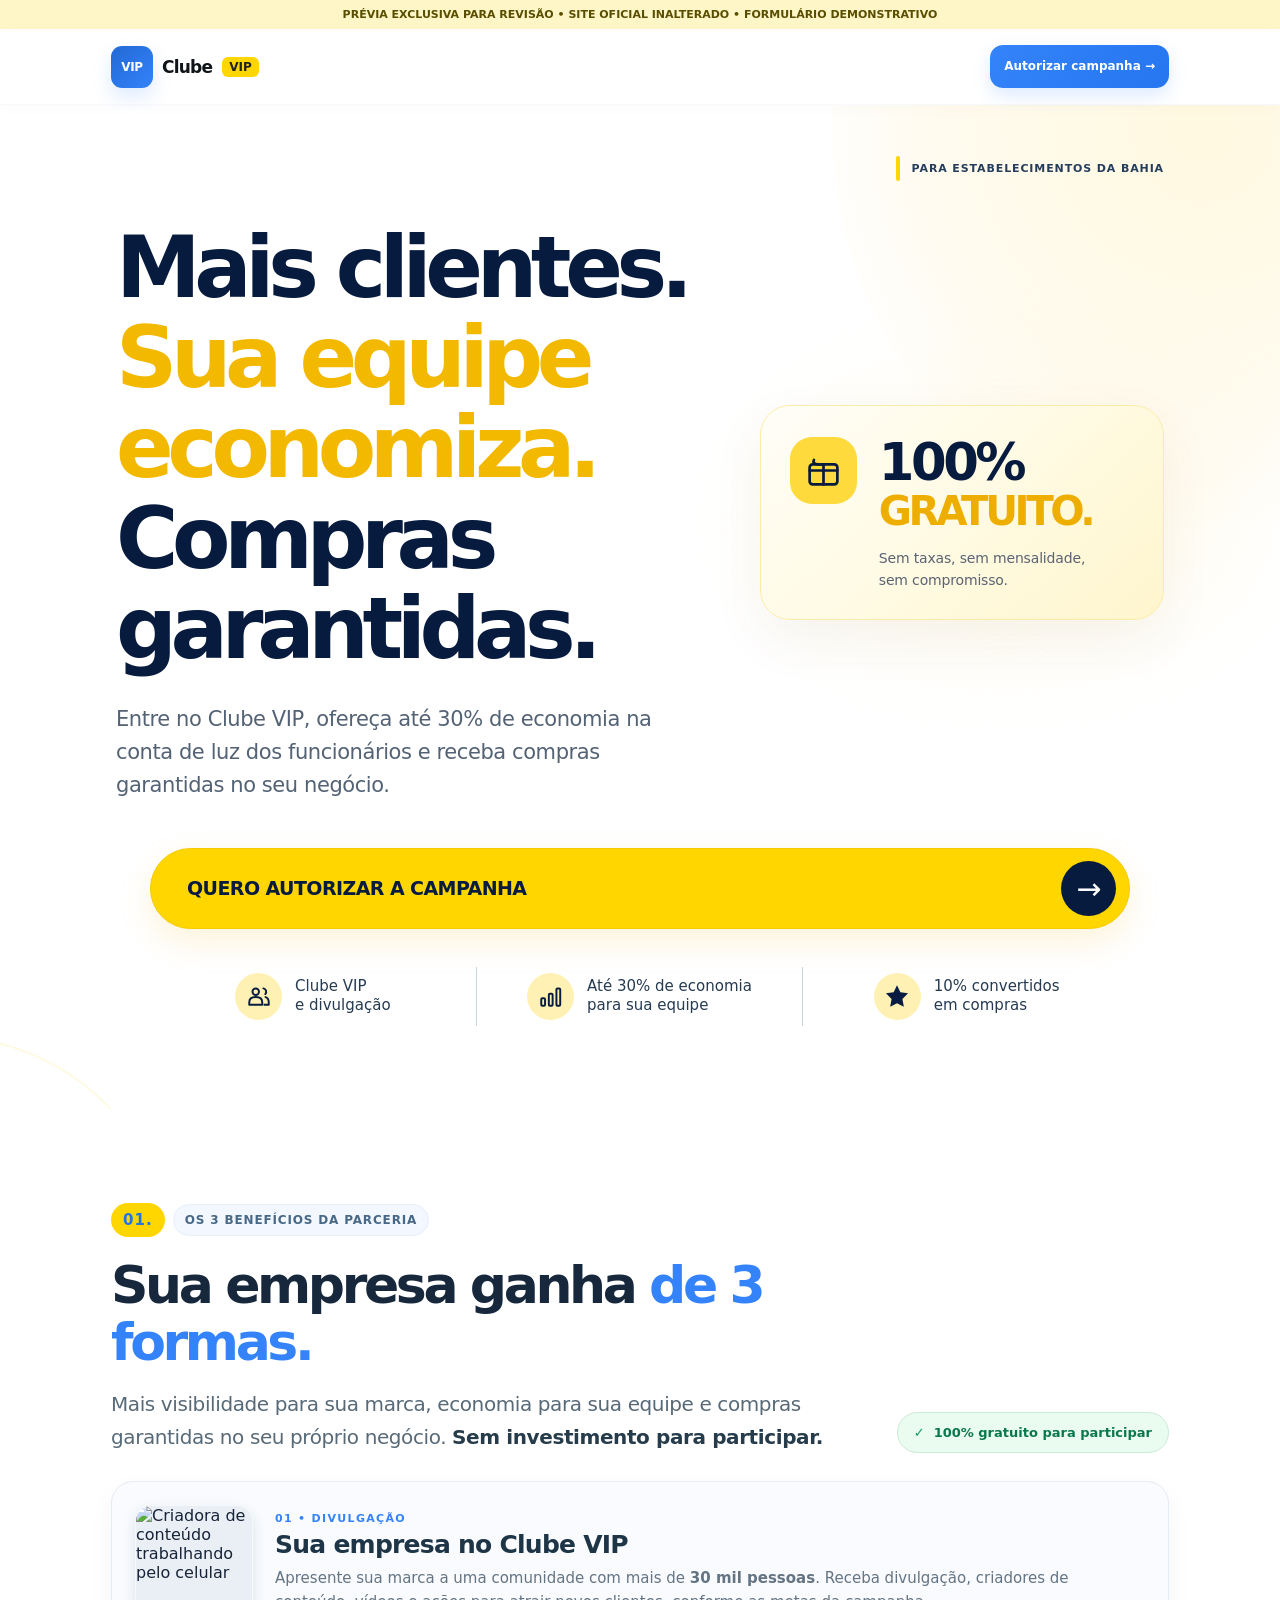
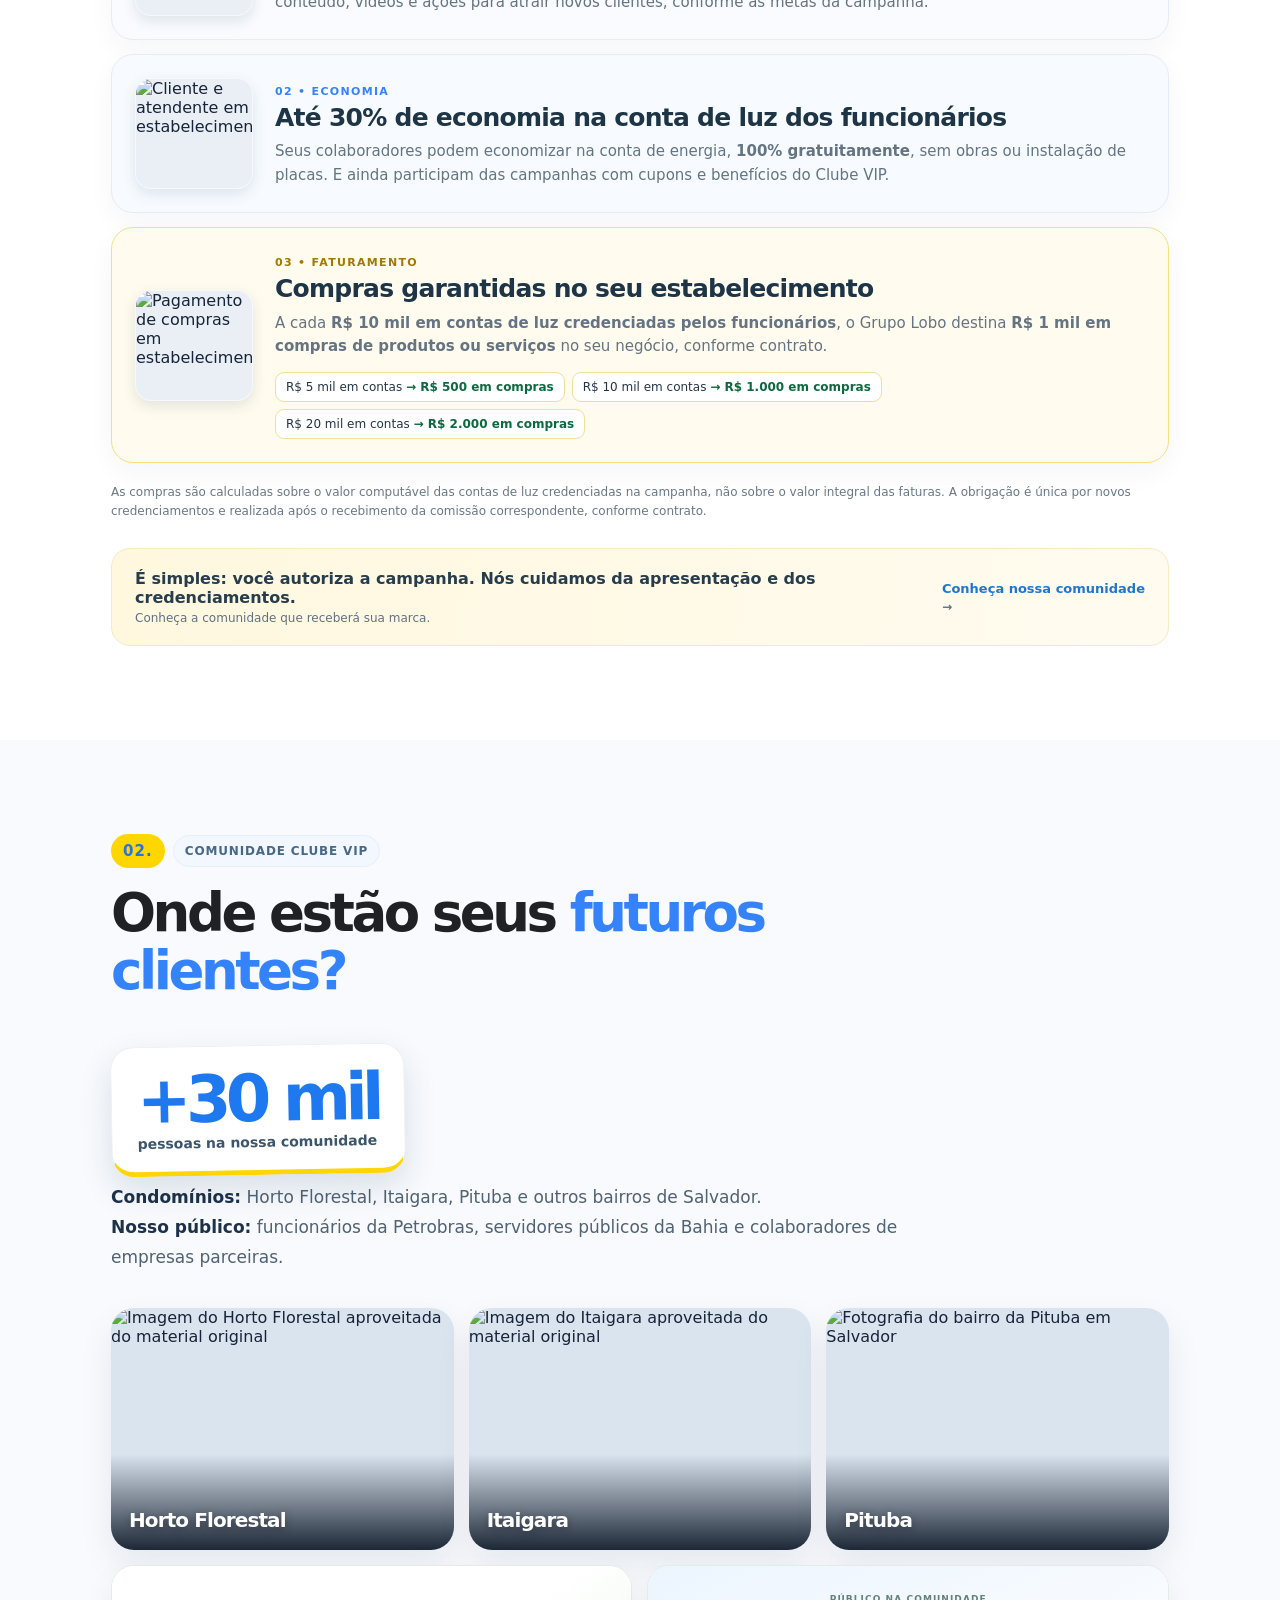
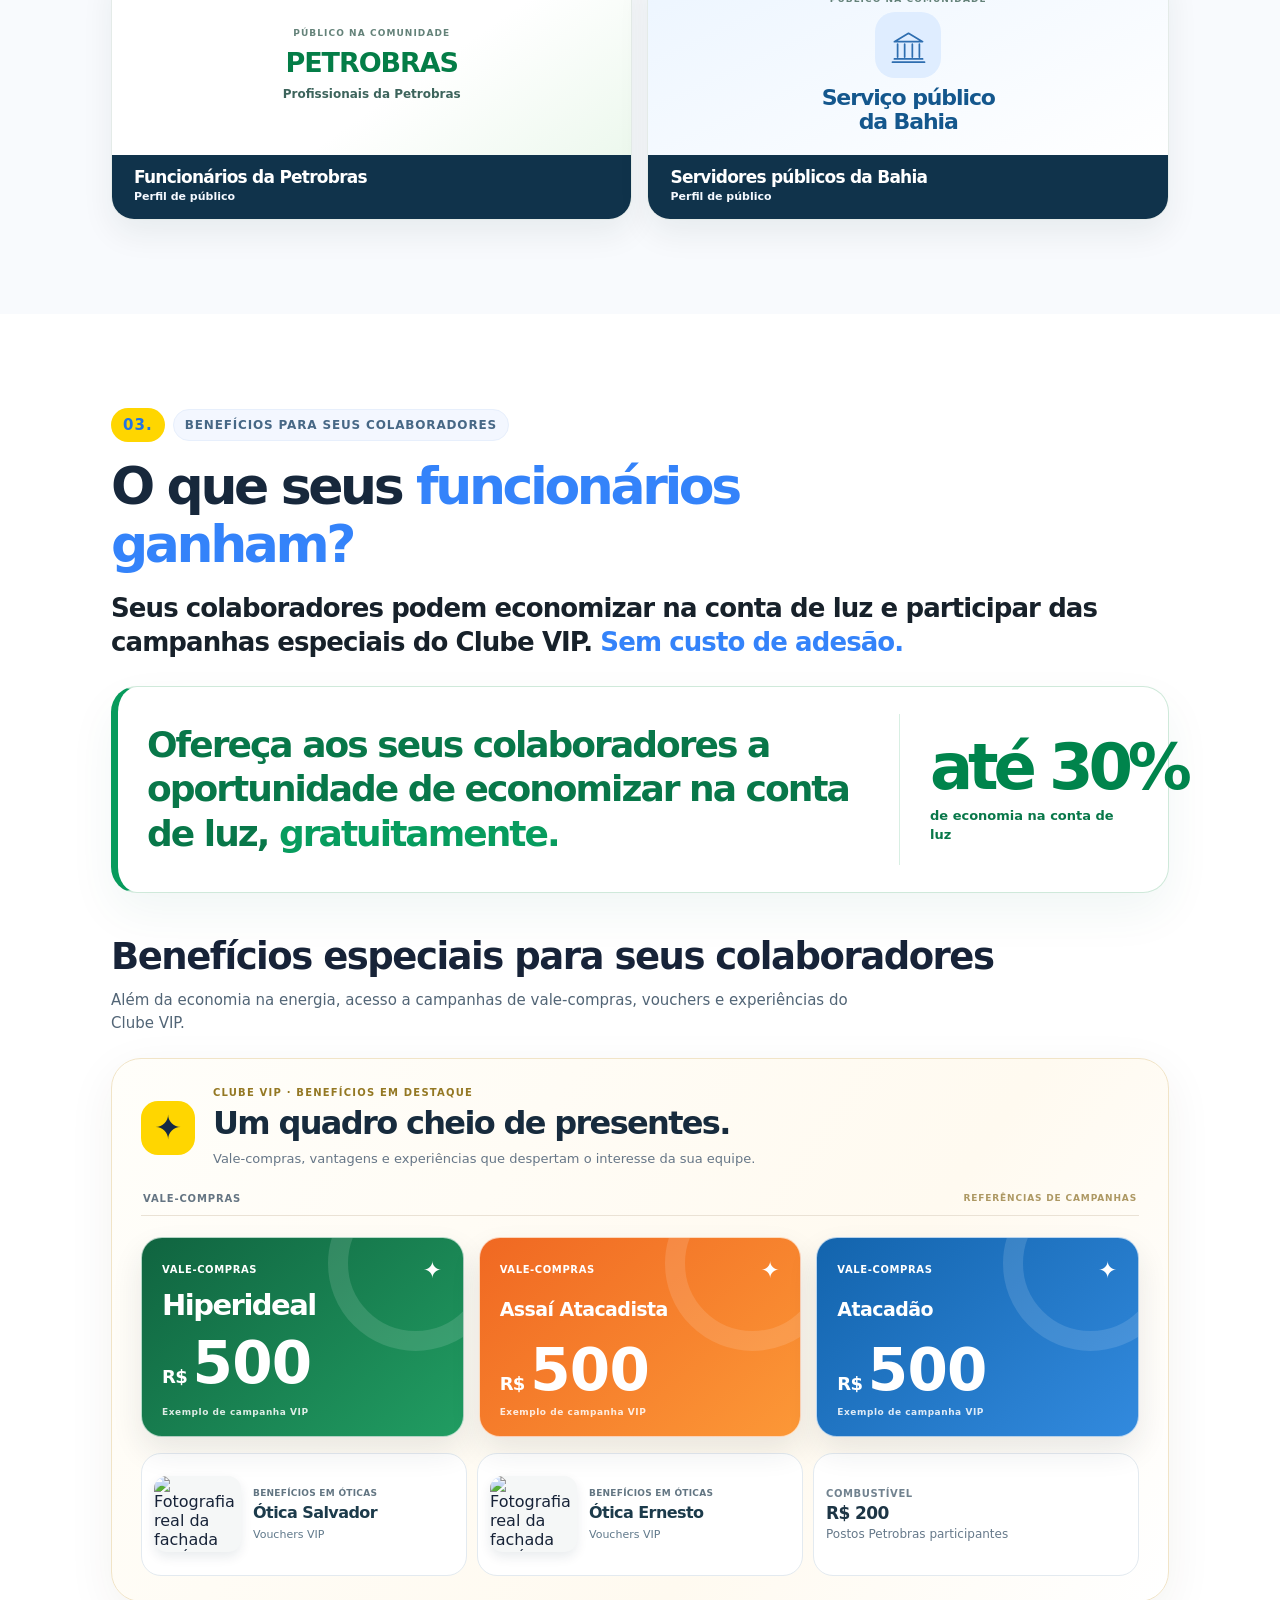
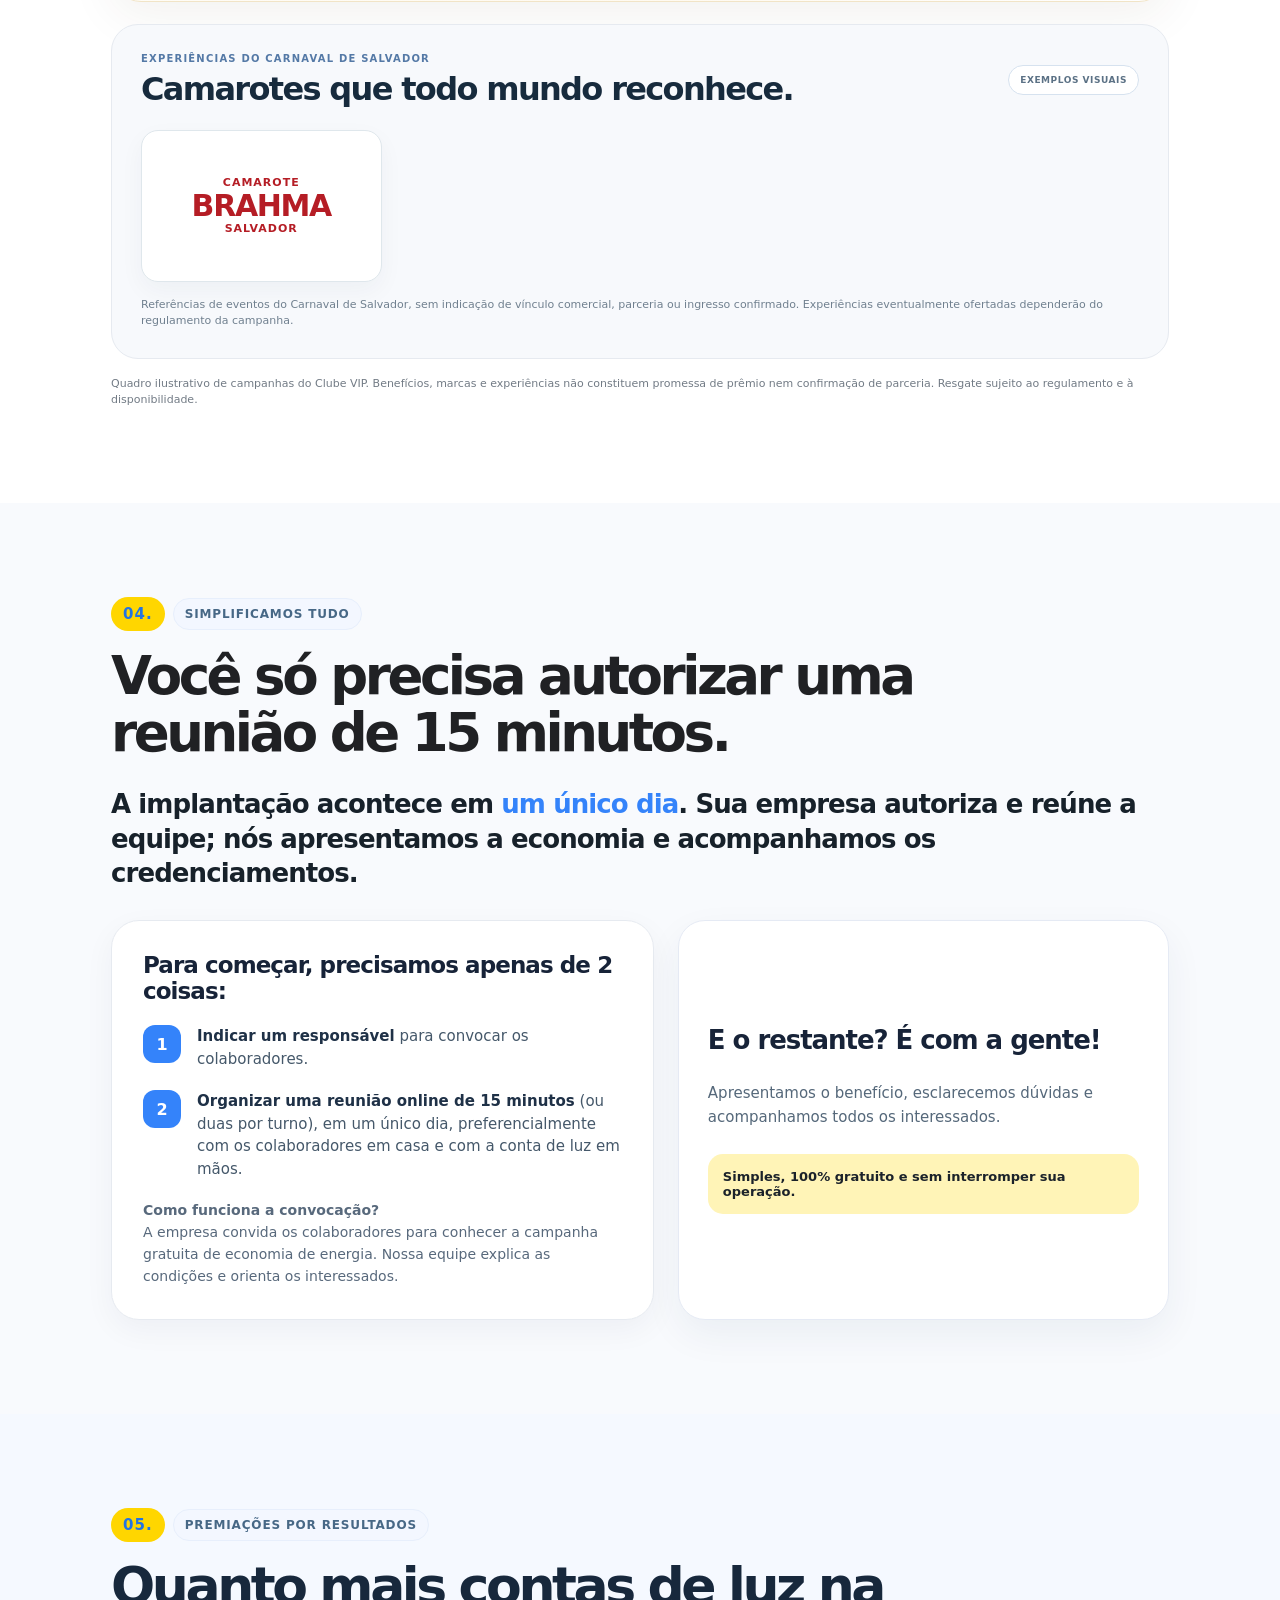
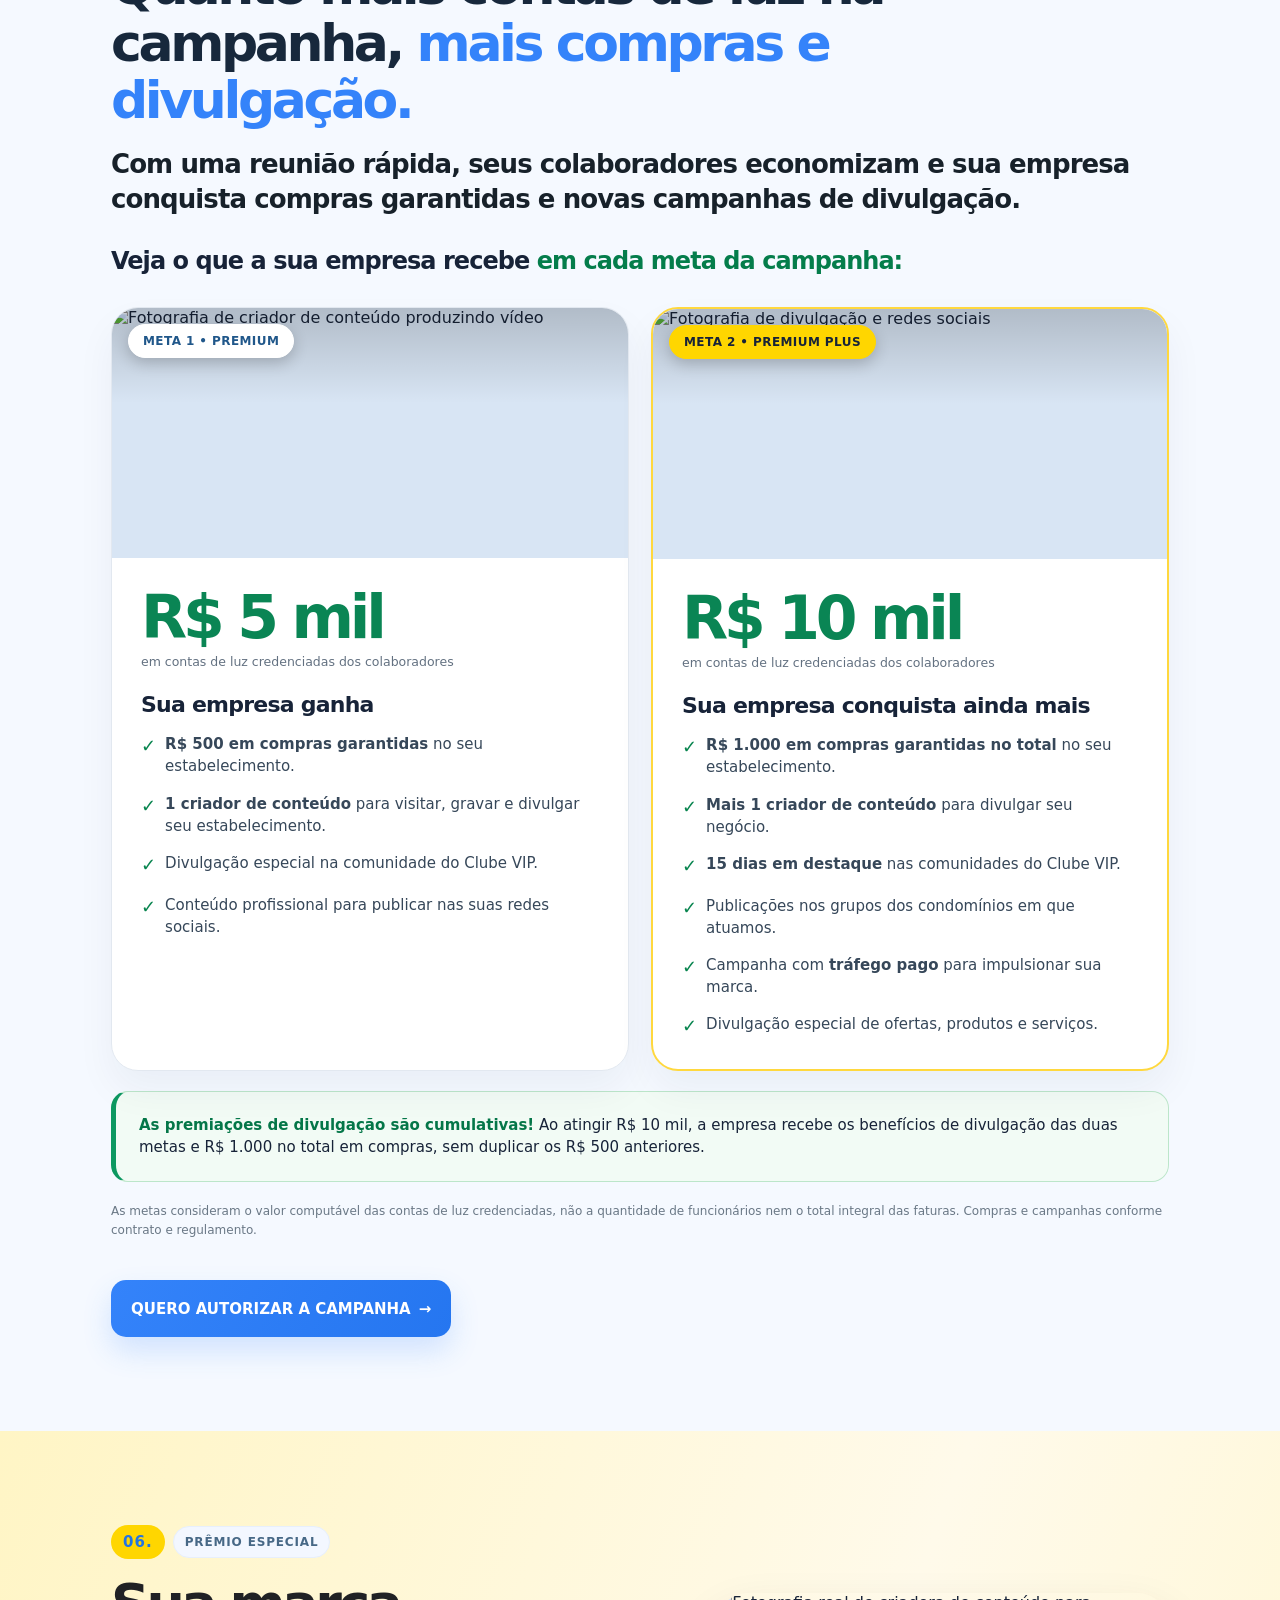
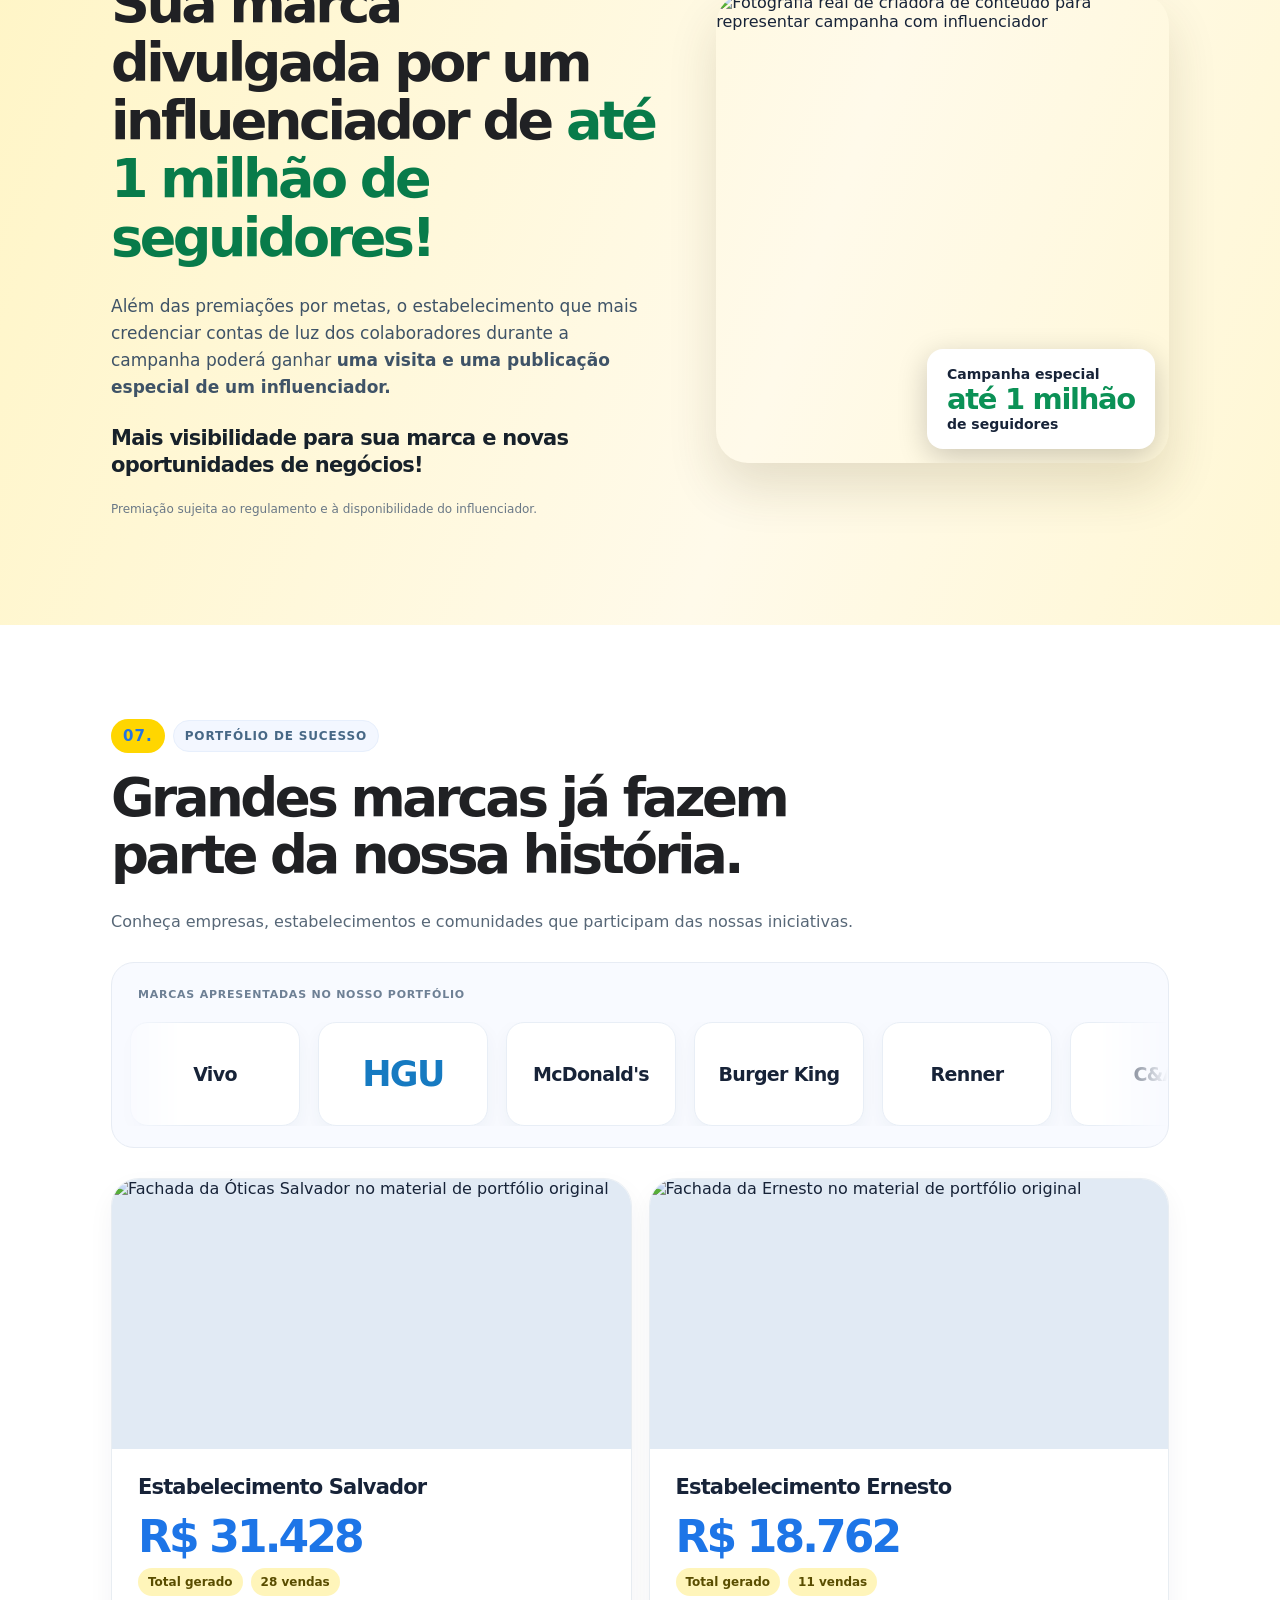
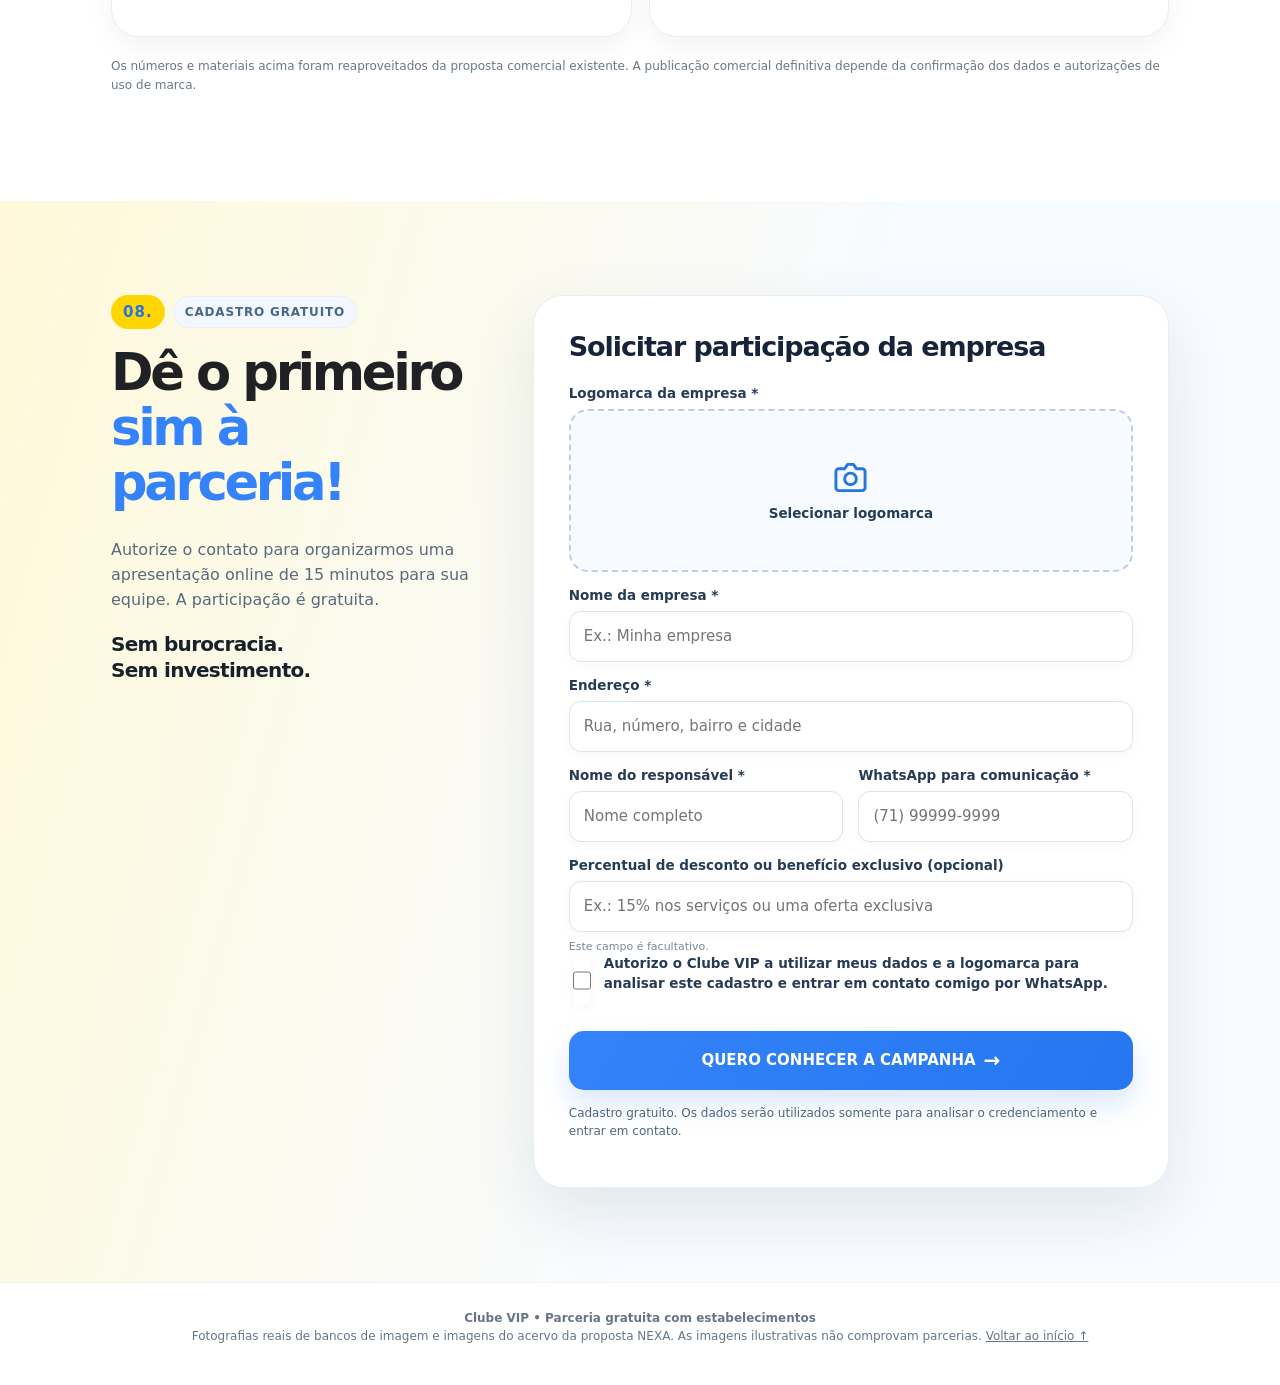
==== previews/empresas-compras-20261024/index.html @ 734c9a30 "Criar prévia isolada da LP empresarial: três benefícios, compras garantidas e implantação em um dia" ====
<!doctype html>
<html lang="pt-BR">
<head>
<meta charset="utf-8"><meta name="viewport" content="width=device-width, initial-scale=1, viewport-fit=cover">
<meta name="theme-color" content="#ffffff">
<title>Clube VIP | Parceria para empresas — Prévia para revisão</title>
<meta name="description" content="Mais clientes para seu estabelecimento. 100% gratuito. Divulgação, criadores de conteúdo e campanhas para sua marca com o Clube VIP.">
<script>document.documentElement.dataset.versao=new URLSearchParams(location.search).get('versao')==='2'?'2':'1';</script>
<style>
:root{--blue:#3483fa;--yellow:#ffd600;--ink:#101a23;--muted:#607081;--line:#e5eaf0;--soft:#f5f8fc;font-family:Inter,ui-sans-serif,-apple-system,BlinkMacSystemFont,"Segoe UI",sans-serif;color:var(--ink);background:#fff;font-synthesis:none;-webkit-font-smoothing:antialiased}*{box-sizing:border-box}html{scroll-behavior:smooth}body{margin:0;min-width:320px}button{font:inherit;cursor:pointer}img{display:block;max-width:100%}a{text-decoration:none;color:inherit}h1,h2,h3,p{overflow-wrap:break-word}.shell{width:min(100%,1170px);margin:auto;padding:0 clamp(18px,4vw,36px)}.preview{background:#fff7c8;color:#594d00;font-size:11px;font-weight:650;padding:8px 15px;text-align:center}.header{background:rgba(255,255,255,.97);border-bottom:1px solid #eef0f4;position:sticky;top:0;z-index:10;backdrop-filter:blur(15px)}.head-inner{min-height:72px;display:flex;justify-content:space-between;align-items:center;gap:12px}.brand{display:flex;align-items:center;gap:9px;font-size:19px;letter-spacing:-.045em;font-weight:800;white-space:nowrap}.brand-mark{display:grid;place-items:center;background:var(--blue);color:white;border-radius:12px;font-size:14px;width:37px;height:37px;letter-spacing:-.03em}.brand .vip{background:var(--yellow);border-radius:5px;padding:2px 5px;margin-left:1px;font-size:12px;letter-spacing:0}.button{display:inline-flex;align-items:center;justify-content:center;gap:8px;min-height:56px;background:var(--blue);color:white;border:0;border-radius:15px;padding:0 20px;font-size:15px;font-weight:750;text-align:center;line-height:1.2;box-shadow:0 10px 26px #3483fa29}.button:hover{filter:brightness(.96)}.button:focus-visible,a:focus-visible{outline:3px solid #ecb800;outline-offset:3px}.button.small{min-height:41px;padding:0 14px;font-size:12px;box-shadow:none}.arrow{font-size:20px}.hero{background:white;position:relative;overflow:hidden}.hero:before{content:"";position:absolute;width:320px;height:320px;bottom:-150px;left:-170px;border-radius:50%;background:#f2f4f7}.hero-grid{position:relative;display:grid;grid-template-columns:.96fr 1.04fr;gap:36px;align-items:center;padding:52px 0 60px}.hero-copy{min-width:0}.eyebrow{display:inline-flex;align-items:center;justify-content:center;border-radius:999px;background:var(--blue);color:#fff;font-size:11px;font-weight:800;letter-spacing:.065em;padding:10px 16px;text-transform:uppercase}.hero h1{font-size:clamp(47px,6.2vw,73px);letter-spacing:-.061em;line-height:1.01;font-weight:760;margin:24px 0 26px}.blue{color:var(--blue)}.lead{font-size:18px;line-height:1.52;color:#556576;margin:0 0 15px}.lead strong{color:#172635}.hero-note{font-size:14px;line-height:1.58;color:#536577;margin:0 0 24px}.hero-cta{width:min(100%,445px)}.ticks{margin:19px 0 0;display:flex;flex-wrap:wrap;gap:12px 22px}.tick{font-size:13px;font-weight:650;color:#4b6175;display:flex;align-items:center;gap:8px}.check{font-weight:900;color:var(--blue);font-size:20px}.photo-wrap{min-width:0;position:relative}.hero-photo{height:548px;border-radius:31px;overflow:hidden;background:#edf4f7;position:relative;box-shadow:0 15px 45px #122c4721}.hero-photo>img{width:100%;height:100%;object-fit:cover;object-position:center}.photo-badge{position:absolute;top:17px;right:17px;background:white;box-shadow:0 12px 30px #0002;border-radius:15px;padding:11px 15px;font-size:12px;font-weight:750}.floating{display:grid;grid-template-columns:1fr 1fr;gap:10px;position:absolute;left:17px;right:17px;bottom:17px}.float{background:#fff;border-radius:18px;padding:18px 16px;box-shadow:0 10px 26px #0003}.float.yellow{background:var(--yellow)}.float small{font-size:12px;color:#637280;display:block;margin-bottom:8px}.float.yellow small{color:#685b00}.float b{font-size:20px;letter-spacing:-.035em;line-height:1.16;display:block}.section{padding:78px 0}.soft{background:var(--soft)}.stepnum{font-weight:800;color:#24baca;letter-spacing:.02em;font-size:15px;margin:0 0 16px}.section h2{font-size:clamp(32px,4.4vw,49px);line-height:1.08;letter-spacing:-.051em;margin:0 0 22px}.description{font-size:16px;line-height:1.62;color:#53667b;margin:0 0 18px;max-width:820px}.description b{color:#162839}.cards{display:grid;gap:13px}.places{grid-template-columns:repeat(4,minmax(0,1fr));margin-top:30px}.place{border-radius:21px;overflow:hidden;position:relative;height:185px;background:#e7eef4;box-shadow:0 6px 18px #24334c0b}.place>img{width:100%;height:100%;object-fit:cover}.place:after{content:"";position:absolute;inset:35% 0 0;background:linear-gradient(transparent,#061727be)}.place strong{position:absolute;color:white;z-index:1;left:15px;bottom:18px;font-size:17px;letter-spacing:-.03em}.place.more{background:white;border:1px solid var(--line);display:flex;align-items:flex-end;padding:18px}.place.more strong{position:relative;left:auto;bottom:auto;color:var(--ink);font-size:18px}.place.more::after{display:none}.community{display:flex;gap:18px;align-items:center;margin:22px 0 5px;background:white;border:1px solid #eaf0f5;padding:16px 22px;border-radius:17px}.community .number{font-size:36px;color:var(--blue);font-weight:800;letter-spacing:-.06em;white-space:nowrap}.community p{margin:0;font-size:13px;line-height:1.55;color:#5e6c7b}.steps4{grid-template-columns:repeat(4,minmax(0,1fr));margin-top:32px}.step{background:#fff;border:1px solid var(--line);border-radius:19px;padding:22px 19px;min-height:225px;box-shadow:0 5px 25px #15325a09}.step .number{width:51px;height:51px;border-radius:15px;background:var(--blue);color:white;display:grid;place-items:center;font-size:24px;font-weight:800;margin-bottom:24px}.step b{display:block;font-size:16px;line-height:1.38}.step p{font-size:13px;line-height:1.55;color:#5e7080;margin:10px 0 0}.benefits{grid-template-columns:repeat(3,1fr);margin-top:27px}.benefit{background:white;border:1px solid var(--line);border-radius:20px;padding:23px 20px;box-shadow:0 5px 26px #1734530a}.benefit .sym{font-size:25px;display:block;margin-bottom:15px}.benefit b{font-size:17px;display:block;line-height:1.3}.benefit p{font-size:14px;line-height:1.55;color:#5b6a79;margin:9px 0 0}.introcols{display:grid;grid-template-columns:1.12fr .88fr;gap:42px;align-items:center}.visual-panel{border-radius:26px;padding:28px;background:#eaf3ff}.visual-panel .square{background:white;border-radius:19px;padding:27px;text-align:center;box-shadow:0 8px 28px #0b426513}.visual-panel .icons{display:flex;justify-content:center;gap:24px;margin:7px 0 16px;font-size:27px}.visual-panel .big{font-size:21px;letter-spacing:-.035em;font-weight:800}.visual-panel .small-copy{font-size:13px;color:#647384}.visual-panel .done{background:linear-gradient(105deg,#12356a,#3483fa);margin-top:14px;padding:17px 15px;border-radius:16px;color:white;font-weight:800;text-align:center}.blueblock{padding:20px 22px;background:#e8f2ff;border-radius:18px;font-size:18px;font-weight:750;color:#133965;line-height:1.46;margin:25px 0}.conditions{display:grid;grid-template-columns:1fr 1fr;gap:13px}.condition{border:1px solid #dfe8f0;border-radius:17px;background:#fff;padding:20px;display:flex;gap:13px;font-size:15px;font-weight:700;line-height:1.5}.condition .symbol{font-size:21px;color:var(--blue)}.reward-grid{display:grid;grid-template-columns:1fr 1fr;gap:15px;margin-top:24px}.reward{background:#fff;padding:28px;border-radius:22px;border:1px solid var(--line);min-height:220px}.reward.gold{background:var(--yellow);border-color:var(--yellow)}.reward small{font-size:12px;font-weight:800;letter-spacing:.04em}.reward .money{font-size:clamp(42px,5vw,58px);letter-spacing:-.067em;font-weight:800;margin:8px 0}.reward b{font-size:20px;line-height:1.2;display:block}.reward p{font-size:13px;color:#647383;line-height:1.55;margin-bottom:0}.reward.gold p{color:#665900}.fine{font-size:12px;line-height:1.6;color:#6a7886;margin-top:20px}.creator{display:grid;grid-template-columns:1fr 1fr;background:var(--soft);border:1px solid var(--line);border-radius:24px;overflow:hidden;margin-top:34px}.creator-copy{padding:34px;align-self:center}.creator-copy h3{font-size:clamp(26px,3vw,39px);line-height:1.13;letter-spacing:-.045em;margin:0 0 17px}.creator-copy p{font-size:15px;color:#526273;line-height:1.65}.creator-photo{height:345px}.creator-photo img{width:100%;height:100%;object-fit:cover}.portfolio{grid-template-columns:repeat(3,1fr);margin-top:28px}.proof{background:#fff;border:1px solid var(--line);padding:22px;border-radius:19px}.proof .head{font-size:18px;font-weight:800;letter-spacing:-.03em;padding-bottom:14px;border-bottom:1px solid #ebeff4}.proof p{font-size:13px;line-height:1.58;color:#596b7b}.final{padding:78px 0;background:#f7faff;text-align:center}.final h2{max-width:750px;margin:0 auto 15px}.final .description{margin:0 auto 22px}.final .button{width:min(100%,450px)}.footer{padding:26px 0 40px;text-align:center;font-size:12px;line-height:1.5;color:#647281}.modal{inset:0;position:fixed;background:#0009;display:none;justify-content:center;align-items:center;z-index:40;padding:18px}.modal.show{display:flex}.dialog{max-width:480px;width:100%;background:white;border-radius:22px;padding:28px;box-shadow:0 25px 70px #0003}.dialog h3{font-size:25px;letter-spacing:-.045em}.dialog p{font-size:15px;line-height:1.55;color:#5e7082}.dialog .button{width:100%}.close{float:right;background:transparent;border:0;font-size:28px;color:#7b8290}
@media(max-width:850px){.hero-grid{grid-template-columns:1fr;gap:27px;padding:36px 0 48px}.hero-copy{text-align:left}.hero h1{font-size:clamp(43px,8vw,62px);max-width:650px}.hero-cta{width:100%}.hero-photo{height:430px}.steps4{grid-template-columns:repeat(2,1fr)}.places{grid-template-columns:repeat(2,1fr)}.introcols{grid-template-columns:1fr}.section{padding:54px 0}}
@media(max-width:590px){.head-inner{min-height:63px}.brand{font-size:18px}.header .button.small{font-size:11px;padding:0 11px}.hero h1{font-size:46px;margin:21px 0 26px}.lead{font-size:16px}.hero-note{font-size:15px}.eyebrow{font-size:10px}.hero-photo{height:356px;border-radius:26px}.photo-badge{top:10px;right:10px;font-size:11px;padding:9px 11px}.floating{gap:8px;left:12px;bottom:12px;right:12px}.float{padding:14px 12px;min-height:91px}.float b{font-size:17px}.float small{font-size:11px}.section{padding:49px 0}.section h2{font-size:35px}.places{gap:9px}.place{height:143px;border-radius:16px}.place strong{font-size:15px;left:12px;bottom:12px}.community .number{font-size:32px}.community{padding:14px}.steps4,.benefits,.conditions,.reward-grid,.portfolio{grid-template-columns:1fr}.step{min-height:auto;padding:20px}.step .number{margin-bottom:18px}.visual-panel{padding:17px}.creator{grid-template-columns:1fr}.creator-copy{padding:24px}.creator-photo{height:260px}.final{padding:56px 0}.ticks{gap:6px 16px}.tick{font-size:12px}}

/* Prévia V5 — cards com fotografias reais e comunicação mais objetiva */
.benefits.visual-benefits{grid-template-columns:repeat(3,minmax(0,1fr));gap:15px;margin-top:29px}
.visual-benefits .benefit{padding:0;overflow:hidden;border:1px solid #e5eaf0;box-shadow:0 9px 29px #142c4610}
.benefit-photo{height:180px;background:#e5eef9;overflow:hidden;position:relative}
.benefit-photo img{width:100%;height:100%;object-fit:cover;object-position:center;transition:transform .3s ease}
.visual-benefits .benefit:hover img{transform:scale(1.025)}
.benefit-content{padding:20px 20px 24px}.benefit-content b{font-size:19px;letter-spacing:-.035em}.benefit-content p{margin-top:9px;font-size:14px}
.mini-tag{display:inline-flex;background:#eaf3ff;color:#246ac0;font-size:11px;font-weight:750;padding:7px 10px;border-radius:9px;margin-bottom:12px}
.info-slab{display:grid;grid-template-columns:1fr 1fr;gap:16px;margin-top:24px}
.info-slab .info-card{padding:20px;border-radius:19px;background:#eff6ff;border:1px solid #dceafa;display:flex;flex-direction:column;gap:9px;justify-content:center}
.info-card strong{font-size:20px;line-height:1.25;letter-spacing:-.035em}
.info-card span{font-size:13px;line-height:1.55;color:#52647b}
.info-card.highlight{background:#fff4b4;border-color:#f6e28b}
.simple-flow{display:grid;grid-template-columns:1.02fr .98fr;gap:19px;align-items:stretch;margin-top:28px}
.real-panel{border-radius:22px;overflow:hidden;position:relative;min-height:330px;background:#ddebf3}
.real-panel img{width:100%;height:100%;object-fit:cover}
.real-panel-overlay{position:absolute;bottom:16px;left:16px;right:16px;border-radius:14px;background:#ffffffef;padding:15px;font-size:15px;font-weight:750;color:#183452;box-shadow:0 8px 28px #0002}
.flow-list{display:flex;flex-direction:column;gap:9px}
.flow-line{background:#fff;border:1px solid var(--line);border-radius:17px;padding:16px;display:flex;gap:15px;align-items:start;box-shadow:0 3px 14px #1734530b}
.flow-line .flow-index{width:32px;height:32px;flex:0 0 32px;display:grid;place-items:center;color:white;background:var(--blue);font-weight:800;border-radius:11px}
.flow-line b{font-size:15px;display:block;line-height:1.35}
.flow-line p{margin:5px 0 0;color:#5c6d7d;font-size:13px;line-height:1.5}
.contrapartida-banner{background:#fff;border-radius:22px;border:1px solid #e2eaf3;box-shadow:0 10px 34px #0b29560a;overflow:hidden;display:grid;grid-template-columns:1fr 1fr;margin:25px 0}
.contra-content{padding:26px}.contra-content h3{font-size:25px;letter-spacing:-.05em;margin:0 0 15px;line-height:1.16}
.contra-content .tiny-point{display:flex;gap:13px;align-items:start;margin:13px 0;color:#455c70;font-size:15px;line-height:1.55}
.tiny-point .tick-icon{font-size:19px;color:#3483fa;font-weight:800;flex:0 0 20px}
.contra-photo{min-height:280px;background:#e7edf6}
.contra-photo img{width:100%;height:100%;object-fit:cover}
.contra-strong{display:flex;gap:12px;flex-wrap:wrap;margin-top:15px}
.contra-strong span{background:#eaf2ff;border-radius:11px;padding:10px 13px;font-size:12px;font-weight:750;color:#225a99}
.rewards-clarify{background:#eaf3ff;border-radius:18px;padding:21px 23px;border:1px solid #dceaff;margin:24px 0}
.rewards-clarify b{display:block;color:#153c75;font-size:17px;line-height:1.3;margin-bottom:9px}
.rewards-clarify p{margin:0;color:#4c6075;font-size:14px;line-height:1.55}
.reward.photo-reward{padding:0;overflow:hidden;min-height:0;box-shadow:0 7px 26px #112e510a}
.reward-photo{height:155px;overflow:hidden}.reward-photo img{width:100%;height:100%;object-fit:cover}
.reward-body{padding:24px}.reward-body .money{font-size:54px;margin:8px 0 4px}.reward-body .units{font-size:12px;font-weight:700;color:#657380;margin-bottom:16px;line-height:1.4}
.reward-body b{font-size:21px;line-height:1.28}.reward-body p{margin-top:12px;font-size:13px;line-height:1.5}
.reward.gold.photo-reward{background:#fff9de;border-color:#efdd87}.reward.gold .reward-body .units{color:#706329}.reward.gold .reward-body p{color:#605835}
.reward-example{border:1px solid #e5eaf1;border-radius:12px;padding:11px 13px;background:#f7fafc;margin-top:15px;font-size:13px;color:#274664;font-weight:750}
.reward.gold .reward-example{background:#fff3b2;border-color:#f0de8a}
.section-kicker{display:flex;align-items:center;gap:8px;flex-wrap:wrap;margin-bottom:17px}.section-kicker .stepnum{margin:0}.section-kicker span{font-size:12px;font-weight:750;color:#4e6983;background:#eaf2ff;padding:7px 10px;border-radius:999px}
.hero-bottom-proof{border-left:3px solid #ffd600;padding:8px 14px;margin:14px 0 21px;color:#37536d;font-size:13px;line-height:1.5;background:#f8fbff;border-radius:0 9px 9px 0}
@media(max-width:850px){.benefits.visual-benefits{grid-template-columns:repeat(2,minmax(0,1fr))}.simple-flow{grid-template-columns:1fr}.real-panel{height:310px;min-height:310px}.contrapartida-banner{grid-template-columns:1fr 1fr}}
@media(max-width:590px){.benefits.visual-benefits,.info-slab,.contrapartida-banner{grid-template-columns:1fr}.benefit-photo{height:174px}.benefit-content{padding:18px 19px 22px}.benefit-content b{font-size:18px}.info-slab{gap:10px}.real-panel{height:235px;min-height:235px}.contra-content{padding:23px}.contra-photo{height:180px;min-height:180px;order:-1}.reward-photo{height:172px}.reward-body{padding:22px}.reward-body .money{font-size:49px}.rewards-clarify{padding:17px}.section h2{margin-bottom:15px}.hero-bottom-proof{font-size:12px}}

/* V6 — SOMENTE IDENTIDADE VISUAL, SEM ALTERAR TEXTOS.
   Referência visual: previews/indicadores/index.html (Mercado Livre). */
:root{
 --blue:#3483FA;
 --yellow:#FFD600;
 --ink:#202124;
 --muted:#5f6368;
 --line:rgba(0,0,0,.09);
 --soft:#f7f8fa;
 font-family:Inter,ui-sans-serif,-apple-system,BlinkMacSystemFont,"SF Pro Display","SF Pro Text","Segoe UI",sans-serif;
 color:#202124;
 text-rendering:optimizeLegibility;
}
body{background:#fff;color:#202124}
.header{border-bottom:1px solid rgba(0,0,0,.05);background:rgba(255,255,255,.95);backdrop-filter:blur(20px);z-index:15}
.head-inner{min-height:70px}
.brand{color:#101418;font-size:17px;letter-spacing:-.035em;font-weight:730}
.brand-mark{background:var(--blue);border-radius:11px;width:38px;height:38px;box-shadow:0 9px 18px #3483fa25;font-size:12px}
.brand .vip{background:#FFD600;color:#202124;box-shadow:0 2px 0 #dec20050;border-radius:6px;padding:3px 7px;font-size:12px}
.button{background:#3483FA;border-radius:15px;box-shadow:0 12px 30px rgba(52,131,250,.22);font-weight:700;min-height:56px}
.button.small{border-radius:13px;box-shadow:0 7px 18px rgba(52,131,250,.17)}
.hero{background:#fff}
.hero:before{background:#f3f3f3;width:320px;height:320px;bottom:-80px;left:-144px}
.hero-grid{grid-template-columns:.92fr 1.08fr;column-gap:32px;padding-top:56px;padding-bottom:56px}
.eyebrow{
 background:#FFD600;color:#202124;
 border-radius:999px;
 font-size:10px;
 font-weight:750;
 padding:8px 13px;
 letter-spacing:.105em;
 box-shadow:0 5px 14px #ffd60029;
}
.hero h1{font-weight:700;line-height:.97;letter-spacing:-.06em;margin:21px 0 24px}
.hero h1 .blue{color:#3483FA}
.lead{color:#202124;font-weight:650;letter-spacing:-.02em;line-height:1.34}
.hero-note{color:rgba(0,0,0,.60)}
.hero-cta{max-width:100%}
.hero-photo{border-radius:34px;box-shadow:0 20px 55px rgba(0,0,0,.10)}
.photo-badge{background:#fff;border-radius:16px;box-shadow:0 12px 30px rgba(0,0,0,.14);padding:9px 12px}
.float{min-height:100px;border-radius:18px;background:#fff;padding:17px 16px;box-shadow:0 12px 32px rgba(0,0,0,.17)}
.float.yellow{background:#FFD600;border-color:#FFD600}
.float.yellow b{color:#121212}
.float b{color:#121212;letter-spacing:-.03em}
.ticks{gap:10px 18px}
.tick{color:#464b52;font-weight:660}
.tick .check{color:#3483FA}
.hero-bottom-proof{background:#fffdf0;border-left:4px solid #FFD600;color:#515151;border-radius:0 12px 12px 0}
.soft{background:#f7f8fa}
.section h2{color:#202124;letter-spacing:-.055em;font-weight:720}
.description{color:#5f6368}
.description b{color:#202124}
.section .stepnum{color:#3483FA;font-size:15px;font-weight:800}
.section-kicker span{color:#202124;background:#FFD600;border-radius:999px;letter-spacing:.04em;padding:8px 12px}
.community{
 background:#fff;border:1px solid #e8ecf1;border-radius:18px;
 box-shadow:0 10px 28px #223d5410;
 border-left:6px solid #FFD600;
}
.community .number{color:#3483FA}
.place,.step,.benefit,.proof,.flow-line,.reward{
 border-color:rgba(0,0,0,.07);
 box-shadow:0 12px 28px rgba(0,0,0,.07);
}
.place{border-radius:20px}
.place.more{background:#fff8ca;border:1px solid #f7de52}
.place.more strong{color:#1b1b1b}
.steps4 .step{border-radius:20px;border-top:4px solid #FFD600}
.steps4 .step .number{background:#3483FA;color:#fff;border-radius:14px}
.visual-benefits .benefit{background:#fff;border-radius:20px;border-color:#e6e9eb;box-shadow:0 12px 32px rgba(0,0,0,.09)}
.benefit-photo{background:#edf2f6}
.mini-tag{background:#FFD600;color:#202124;letter-spacing:.035em;font-weight:800;border-radius:999px;padding:7px 12px}
.info-slab .info-card{background:#fff;border:1px solid #e8ebf0;box-shadow:0 9px 24px rgba(0,0,0,.055)}
.info-slab .info-card.highlight{background:#FFD600;border:1px solid #FFD600}
.info-slab .info-card.highlight strong,.info-slab .info-card.highlight span{color:#242424}
.flow-line{border-left:4px solid #FFD600;background:#fff}
.flow-line .flow-index{background:#3483FA;color:#fff}
.real-panel{box-shadow:0 16px 35px rgba(0,0,0,.09);border-radius:24px}
.real-panel-overlay{background:#fff;border-left:5px solid #FFD600;border-radius:15px;color:#202124}
.contrapartida-banner{border-color:#e6e8eb;border-radius:25px;box-shadow:0 14px 35px rgba(0,0,0,.09)}
.contra-strong span{background:#fff5b1;color:#202124;border-radius:999px}
.tiny-point .tick-icon{color:#3483FA}
.rewards-clarify{background:#fff8d5;border:1px solid #f4e186;border-left:5px solid #FFD600;border-radius:18px}
.rewards-clarify b{color:#202124}
.rewards-clarify p{color:#56534b}
.reward.photo-reward{box-shadow:0 16px 36px rgba(0,0,0,.10);border-radius:23px;background:#fff}
.reward.gold.photo-reward{background:#FFD600;border-color:#FFD600}
.reward.gold .reward-body .units,.reward.gold .reward-body p{color:#4c440a}
.reward.gold .reward-example{background:#fff3a4;border-color:#efda5b;color:#32302b}
.reward .money{color:#202124}
.reward-example{background:#f7f7f7;color:#374354}
.creator{background:#f7f8fa;border-color:#e8eaed;border-radius:24px;box-shadow:0 14px 38px rgba(0,0,0,.08)}
.creator-copy h3{color:#202124}
.creator-photo{background:#eff2f5}
.proof{background:#fff;border-color:rgba(0,0,0,.08);border-top:4px solid #FFD600;border-radius:20px}
.final{background:#fff9d8;position:relative}
.final:before{content:"";position:absolute;left:0;right:0;top:0;height:8px;background:#FFD600}
.final h2{color:#202124}
.final .description{color:#555b63}
.final .button{background:#3483FA}
.footer{background:#fff}
@media(max-width:850px){
 .hero-grid{grid-template-columns:1fr;row-gap:22px;padding-top:28px;padding-bottom:43px}
 .hero-copy{text-align:center}
 .hero h1{margin:20px auto 23px;line-height:.99}
 .lead,.hero-note{max-width:37rem;margin-left:auto;margin-right:auto}
 .ticks{justify-content:center}
 .hero-bottom-proof{max-width:550px;margin:17px auto 4px;text-align:left}
 .photo-wrap{width:100%}
}
@media(max-width:590px){
 .head-inner{min-height:68px}
 .hero-grid{padding-top:26px}
 .hero h1{font-size:clamp(39px,10vw,48px);line-height:1.02}
 .eyebrow{font-size:9.7px;white-space:normal;line-height:1.35}
 .hero-note{line-height:1.58}
 .hero-photo{height:350px}
 .floating{gap:9px}
 .float{min-height:95px;padding:15px 13px}
 .float b{font-size:17px}
 .float.yellow{background:#FFD600}
 .section-kicker span{font-size:11px}
 .visual-benefits .benefit,.reward.photo-reward{border-radius:20px}
 .info-slab .info-card.highlight{background:#FFD600}
 .reward.gold.photo-reward{background:#FFD600}
 .final{background:#fff9d8}
 .section{padding:48px 0}
}


/* LP Clube VIP empresas — roteiro comercial aprovado, v7 */
.voucher .merchant.with-logo{display:flex;align-items:center;gap:9px;font-size:16px;line-height:1.12}
.voucher .merchant.with-logo img{width:72px;max-width:72px;height:39px;object-fit:contain;padding:5px;background:#fff;border-radius:8px;flex:none}
@media(max-width:640px){.voucher .merchant.with-logo{flex-direction:column;align-items:start;font-size:13px}.voucher .merchant.with-logo img{height:26px;width:67px}}

html{scroll-padding-top:85px}
body{overflow-x:hidden}
.shell{width:min(100%,1130px)}
.section{padding:76px 0}
.section h2{max-width:820px}
.section-kicker{margin-bottom:14px}
.section-kicker .stepnum{margin:0}
.micro{display:inline-block;font-size:12px;letter-spacing:.11em;font-weight:800;color:#4380d2;text-transform:uppercase;margin-bottom:15px}
.narrow-copy{max-width:750px}
.vip-intro{max-width:730px}
.vip-hero-claim{display:flex;gap:9px;align-items:center;flex-wrap:wrap;margin:0 0 22px}
.vip-hero-claim span{display:inline-flex;align-items:center;gap:7px;background:#f5f9ff;border:1px solid #e3edfc;padding:10px 12px;border-radius:50px;font-size:12.5px;font-weight:760}
.punch{font-size:clamp(19px,2.5vw,26px);font-weight:730;line-height:1.32;letter-spacing:-.035em;margin:18px 0;color:#17212a}
.strong-blue{color:var(--blue)}
.eyebrow{background:#FFD600;color:#1b1b1b}
.hero-copy .lead{font-size:19px;font-weight:470;line-height:1.55}
.hero-copy .lead strong{font-weight:800}
.hero-copy .hero-cta{margin-top:15px}
.hero-badges{display:flex;gap:8px;flex-wrap:wrap;margin:20px 0 0}
.hero-badges span{display:flex;align-items:center;gap:5px;border:1px solid #e7e9ef;border-radius:999px;padding:9px 12px;font-size:12.5px;font-weight:750}
.hero-badges b{color:var(--blue);font-size:18px}
.hero-photo{height:555px}
.float b{font-size:19px}
.profile-head{display:flex;gap:22px;align-items:end;justify-content:space-between;flex-wrap:wrap}
.count-hero{display:flex;flex-direction:column;gap:3px;padding:17px 22px;background:white;border-radius:21px;border:1px solid #e9edf3;border-left:6px solid #FFD600;box-shadow:0 12px 36px #1018280a}
.count-hero b{font-size:clamp(32px,5vw,52px);color:#3483fa;letter-spacing:-.08em;line-height:1}
.count-hero small{font-size:13px;font-weight:730}
.profile-images{display:grid;grid-template-columns:repeat(6,minmax(0,1fr));gap:12px;margin-top:28px}
.profile-images figure{margin:0;position:relative;min-height:202px;grid-column:span 2;overflow:hidden;border-radius:22px;background:#e8eef8;box-shadow:0 12px 24px #1b324b13}
.profile-images figure.ppl{grid-column:span 3;min-height:206px}
.profile-images img{height:100%;width:100%;object-fit:cover;transition:transform .35s ease}
.profile-images figure:hover img{transform:scale(1.025)}
.profile-images figcaption{position:absolute;left:0;right:0;bottom:0;padding:36px 17px 18px;background:linear-gradient(0deg,#0b1c30d9,transparent);color:#fff;font-size:17px;font-weight:780;line-height:1.18;letter-spacing:-.02em;text-shadow:0 1px 7px #0007}
.profile-images .profile-label{font-size:12px;color:#f5f9ff;display:block;font-weight:550;padding-top:6px;letter-spacing:0}
.img-credits{color:#7c8695;font-size:11px;margin-top:14px}
.deal-summary{display:grid;grid-template-columns:minmax(0,1.2fr) minmax(260px,.8fr);gap:22px;border:1px solid #e0ebfa;background:#f1f7ff;border-radius:27px;padding:25px 28px;margin:24px 0 31px;align-items:center}
.deal-summary h3{font-size:clamp(21px,3vw,31px);line-height:1.13;letter-spacing:-.045em;margin:0 0 12px}
.deal-summary p{font-size:15px;color:#4f6071;line-height:1.55;margin:0}
.deal-savings{background:#fff;border-radius:19px;padding:21px;box-shadow:0 10px 30px #182b490e;display:flex;flex-direction:column;justify-content:center;min-height:156px}
.deal-savings .percentage{font-size:65px;font-weight:850;color:#3483fa;line-height:1;letter-spacing:-.08em}
.deal-savings b{font-size:13.5px;line-height:1.4;margin-top:8px}
.big-guidance{font-weight:750;font-size:19px;line-height:1.42;letter-spacing:-.025em;max-width:820px;margin:20px 0 27px}
.target-grid{display:grid;grid-template-columns:1fr 1fr;gap:18px}
.target-card{border:1px solid #e2e8f0;border-radius:26px;background:#fff;overflow:hidden;box-shadow:0 10px 35px #0a254410}
.target-card.premium{background:#fffdf2;border-color:#f9e49f}
.target-pic{height:215px;background:#d8e5f4;position:relative}
.target-pic img{width:100%;height:100%;object-fit:cover}
.target-top{position:absolute;top:14px;left:14px;display:inline-block;background:#fff;color:#203040;border-radius:999px;padding:9px 14px;font-size:12px;font-weight:800;box-shadow:0 5px 15px #0003}
.target-card.premium .target-top{background:#FFD600}
.target-content{padding:23px 25px 27px}
.target-content .value{font-size:clamp(35px,4.6vw,53px);letter-spacing:-.07em;font-weight:850;line-height:1;color:#202124}
.target-content .unit{color:#637181;font-size:12px;margin:7px 0 20px}
.target-content h3{font-size:21px;margin:0 0 16px;letter-spacing:-.035em;line-height:1.15}
.target-content ul{margin:0;padding:0;list-style:none;display:grid;gap:11px}
.target-content li{display:flex;gap:9px;font-size:14px;line-height:1.42;color:#364759}
.target-content li::before{content:"✓";font-weight:900;color:#3483fa;flex:none}
.target-card.premium li::before{color:#ad8b00}
.accumulation{background:#eaf4ff;border:1px solid #d4e6ff;padding:19px 21px;border-radius:17px;margin:20px 0 0;font-size:14px;line-height:1.5}
.accumulation b{color:#164981}
.gifts-title{font-size:clamp(23px,3.1vw,31px);line-height:1.2;letter-spacing:-.04em;margin:47px 0 9px}
.gifts-sub{font-size:14px;color:#526576;line-height:1.5;max-width:650px;margin:0 0 19px}
.voucher-grid{display:grid;grid-template-columns:repeat(3,minmax(0,1fr));gap:13px}
.voucher{position:relative;overflow:hidden;border-radius:22px;min-height:174px;display:flex;flex-direction:column;align-items:flex-start;justify-content:space-between;padding:20px;color:#fff;box-shadow:0 9px 22px #152e3b16}
.voucher::after{content:"";position:absolute;right:-38px;bottom:-90px;width:180px;height:180px;border-radius:50%;border:20px solid #ffffff20}
.voucher>span,.voucher>small,.voucher>b{z-index:1}
.voucher .merchant{font-size:19px;font-weight:850;letter-spacing:-.04em;max-width:200px}
.voucher .vtype{font-size:11px;text-transform:uppercase;letter-spacing:.07em;font-weight:800;opacity:.9}
.voucher .amount{font-size:42px;font-weight:850;letter-spacing:-.065em;line-height:1}
.voucher .amount.sm{font-size:25px;letter-spacing:-.04em}
.voucher.green{background:linear-gradient(135deg,#0d7938,#12b265)}
.voucher.bluecard{background:linear-gradient(140deg,#03459b,#307eff)}
.voucher.redcard{background:linear-gradient(135deg,#af1d28,#ec4242)}
.voucher.purplecard{background:linear-gradient(135deg,#452c99,#9060ee)}
.voucher.navycard{background:linear-gradient(135deg,#172344,#3366a0)}
.voucher.goldcard{background:linear-gradient(135deg,#9b6d0c,#dbad29);color:#fff}
.voucher.partner-photo{padding:0;background:#f2f6fb;color:#182431}
.voucher.partner-photo img{width:100%;height:174px;object-fit:cover;filter:brightness(.79)}
.voucher.partner-photo .v-overlay{position:absolute;inset:0;display:flex;flex-direction:column;justify-content:space-between;padding:19px;background:linear-gradient(0deg,#0009,#0001);color:white}
.voucher-note{font-size:11px;color:#727b85;line-height:1.5;margin:13px 0 0}
.winner{background:#fff8d3;position:relative;overflow:hidden}
.winner-wrap{display:grid;grid-template-columns:minmax(0,1.1fr) minmax(300px,.9fr);gap:36px;align-items:center}
.winner h2{font-size:clamp(34px,4.4vw,52px);line-height:1.06;margin:4px 0 21px}
.winner h2 b{color:#3483fa}
.winner .speaker{font-size:16px;line-height:1.6;color:#465465;max-width:550px;margin:0 0 23px}
.winner-image{position:relative;height:420px;border-radius:28px;overflow:hidden;box-shadow:0 16px 35px #273e571f}
.winner-image img{height:100%;width:100%;object-fit:cover}
.winner-sticker{position:absolute;right:14px;bottom:14px;background:#fff;padding:15px 19px;border-radius:16px;font-size:14px;font-weight:780;box-shadow:0 8px 30px #0003;max-width:230px}
.winner-sticker b{display:block;font-size:26px;letter-spacing:-.045em;color:#3483fa}
.handoff{display:grid;grid-template-columns:minmax(0,1fr) minmax(280px,.8fr);gap:20px;margin-top:26px}
.handoff-card{border-radius:26px;background:#fff;border:1px solid #e6eaf0;padding:27px;box-shadow:0 10px 31px #101f360c}
.handoff-card h3{font-size:23px;letter-spacing:-.04em;margin:0 0 21px}
.task-line{display:flex;gap:16px;align-items:start;margin-bottom:20px}
.task-line .num{width:35px;height:35px;flex:none;display:grid;place-items:center;border-radius:11px;background:#3483fa;color:white;font-weight:800}
.task-line p{margin:0;line-height:1.5;color:#45586a;font-size:15px}
.task-line b{color:#243246}
.handoff-side{display:flex;flex-direction:column;justify-content:center;border-radius:25px;padding:29px;background:#eaf3ff}
.handoff-side h3{font-size:26px;letter-spacing:-.04em;line-height:1.15;margin:0 0 11px}
.handoff-side p{font-size:15px;line-height:1.6;color:#55687a}
.handoff-side .closing{font-size:13px;font-weight:800;margin-top:10px;background:#FFD600;border-radius:15px;padding:15px;color:#1b222a}
.proof-grid{display:grid;grid-template-columns:1fr 1fr;gap:17px;margin-top:27px}
.proof-case{border-radius:24px;overflow:hidden;background:#fff;border:1px solid #e8edf2;box-shadow:0 11px 27px #091a390c}
.proof-case .photo{height:235px;overflow:hidden;background:#e1eaf4}
.proof-case .photo img{width:100%;height:100%;object-fit:cover}
.proof-case .case-body{padding:22px 23px 26px}
.proof-case h3{font-size:21px;letter-spacing:-.04em;margin:0 0 12px}
.proof-case .big-stat{font-size:39px;font-weight:840;color:#3483fa;letter-spacing:-.065em;margin:0 0 6px}
.proof-case .statline{display:flex;gap:8px;align-items:center;flex-wrap:wrap;margin-bottom:14px}
.proof-case .statline span{font-size:12px;background:#fff5ba;color:#594d00;padding:7px 10px;border-radius:999px;font-weight:700}
.proof-case .mini-snapshot{width:100%;height:auto;max-height:148px;object-fit:contain;border:1px solid #e8ecf1;border-radius:10px}
.proof-intro{max-width:760px;font-size:16px;color:#576777;line-height:1.55}
.application{background:#f7faff}
.application-layout{display:grid;grid-template-columns:.75fr 1.25fr;align-items:start;gap:39px}
.application-copy{position:sticky;top:103px}
.application-copy h2{line-height:1.04}
.application-copy p{line-height:1.58;color:#596a7b}
.application-panel{background:white;padding:32px;border:1px solid #e7ebf0;border-radius:28px;box-shadow:0 20px 52px #1c2b4314;text-align:left}
.application-panel h3{font-size:27px;letter-spacing:-.04em;margin:0 0 23px}
.form-grid{display:grid;grid-template-columns:1fr 1fr;gap:15px}
.field{display:flex;flex-direction:column;gap:8px}
.field.wide{grid-column:1/-1}
.field label{font-size:13.5px;font-weight:740;color:#263c55}
.field input{background:#fff;border-radius:13px;outline:0;border:1px solid #dce4ec;padding:15px 14px;width:100%;font-family:inherit;font-size:15px;color:#273846;box-shadow:0 3px 12px #141c2c08}
.field input:focus{border-color:#3483fa;box-shadow:0 0 0 3px #3483fa19}
.field .hint{font-size:11px;color:#7a8795}
.logo-drop{display:flex;flex-direction:column;justify-content:center;gap:10px;min-height:163px;border:1.5px dashed #c3d8f2;border-radius:19px;background:#f1f8ff;padding:22px;text-align:center;color:#1c66c4;font-weight:800;cursor:pointer}
.logo-drop svg{display:block;align-self:center;width:35px;height:35px}
.logo-drop .upload-preview{display:none;width:105px;height:82px;object-fit:contain;margin:auto}
.logo-drop.uploaded .upload-preview{display:block}
.logo-drop.uploaded .camera{display:none}
.logo-drop input{position:absolute;width:1px;height:1px;opacity:0}
.form-actions{margin-top:22px}
.form-actions .button{width:100%}
.form-status{margin-top:14px;color:#52677b;font-size:12px;line-height:1.5}
.form-success{display:none;margin-top:15px;padding:16px;background:#fff7d6;border-radius:13px;color:#3c4656;font-size:14px;line-height:1.5}
.form-success.visible{display:block}
.preview{background:#fff6c7}
.footer a{text-decoration:underline}
@media(max-width:900px){
 .profile-images figure{min-height:185px}
 .application-layout{grid-template-columns:1fr;gap:20px}
 .application-copy{position:static}
 .winner-wrap{grid-template-columns:1fr}
 .winner-image{height:330px}
}
@media(max-width:640px){
 .hero-copy .lead{font-size:16px;line-height:1.5}
 .hero-photo{height:375px}
 .section{padding:49px 0}
 .profile-images{grid-template-columns:repeat(2,minmax(0,1fr));gap:9px}
 .profile-images figure{grid-column:auto;min-height:150px;border-radius:17px}
 .profile-images figure.ppl{grid-column:auto;min-height:162px}
 .profile-images figure:nth-child(3){grid-column:1/-1;height:175px}
 .profile-images figcaption{font-size:14px;padding:28px 12px 13px}
 .profile-head{gap:15px}
 .count-hero{padding:15px 21px}
 .count-hero b{font-size:43px}
 .deal-summary,.target-grid,.handoff,.proof-grid{grid-template-columns:1fr}
 .deal-summary{padding:20px;gap:15px}
 .deal-savings{min-height:0}
 .deal-savings .percentage{font-size:56px}
 .target-pic{height:175px}
 .target-content{padding:22px 20px}
 .target-content .value{font-size:46px}
 .voucher-grid{grid-template-columns:repeat(2,minmax(0,1fr));gap:10px}
 .voucher{min-height:155px;padding:15px;border-radius:18px}
 .voucher .merchant{font-size:16px}
 .voucher .amount{font-size:32px}
 .voucher .amount.sm{font-size:20px}
 .voucher.partner-photo img{height:155px}
 .gifts-title{margin-top:33px}
 .winner-image{height:295px}
 .handoff-card,.handoff-side{padding:22px}
 .proof-case .photo{height:185px}
 .application-panel{padding:20px}
 .form-grid{grid-template-columns:1fr}
 .application-panel h3{font-size:24px}
}


/* V8 — harmonização premium + fotografias reais, textos comerciais aprovados */
:root{--green:#068453;--green-deep:#057148;--green-soft:#e7f7ed;--ink:#172338;--blue:#3483FA;--yellow:#FFD600;--soft:#f7f9fc;--line:#e5eaf2;}
html{scroll-padding-top:80px}
body{font-family:Inter,ui-sans-serif,system-ui,-apple-system,BlinkMacSystemFont,"Segoe UI",sans-serif;color:var(--ink);background:#fff}
img{height:auto;object-fit:cover;object-position:center;image-rendering:auto}
.header{background:#fffffff5;border-bottom:1px solid #e8edf450;box-shadow:0 2px 16px #15264206}
.head-inner{min-height:75px}
.brand{font-weight:850;letter-spacing:-.045em}
.brand-mark{background:linear-gradient(135deg,#2169d5,#3483fa);width:42px;height:42px;box-shadow:0 9px 19px #3483fa2a}
.brand .vip{box-shadow:none}
.button{background:linear-gradient(120deg,#3483FA,#2576f0);min-height:57px;box-shadow:0 14px 29px #3483fa30;border-radius:15px;transition:transform .2s ease,filter .2s ease,box-shadow .2s ease}
.button:hover{filter:brightness(1.04);transform:translateY(-2px);box-shadow:0 17px 34px #3483fa42}
.button:active{transform:translateY(1px)}
.button.small{min-height:43px}
.hero{background:radial-gradient(circle at 100% 10%,#eaf4ff 0%,#fff 37%),#fff}
.hero:before{content:"";background:#fff4bb;opacity:.5;width:350px;height:350px;left:-220px;bottom:-220px}
.hero-grid{padding-top:72px;padding-bottom:79px;gap:45px;grid-template-columns:1fr 1fr}
.eyebrow{font-size:11px;font-weight:800;letter-spacing:.08em;background:#fff2a9;color:#53400c;box-shadow:none;padding:9px 14px}
.hero h1{font-size:clamp(47px,5.7vw,77px);line-height:1.015;letter-spacing:-.069em;font-weight:820;color:#17263b;margin:25px 0 28px}
.hero h1 .blue{display:inline-block;font-weight:870;color:#136ddf;background:linear-gradient(transparent 75%,#ffdb38 75%);background-size:100% 100%;padding-right:.09em;text-shadow:0 3px 18px #1c76e419}
.hero .lead{font-size:clamp(16px,1.6vw,19px);font-weight:420;line-height:1.6;color:#53677b;max-width:500px}
.hero .lead strong{color:#163f79}
.hero-badges{gap:8px;justify-content:start;margin:18px 0 23px}
.hero-badges span{background:#fff;border:1px solid #e5edf8;font-size:13px;padding:10px 13px;box-shadow:0 4px 14px #1f426c0b}
.hero-badges b{color:#09a065;font-size:19px}
.hero-cta{max-width:100%;padding:12px 16px;font-size:14px;letter-spacing:-.01em}
.hero-photo{height:585px;border-radius:34px;box-shadow:0 32px 72px #0b275427}
.hero-photo>img{width:100%;height:100%;object-fit:cover;object-position:center}
.photo-badge{top:22px;right:22px;border:1px solid #ffffffc4;background:#ffffffeb;backdrop-filter:blur(10px);padding:12px 17px;box-shadow:0 9px 29px #081a3b24}
.float{box-shadow:0 10px 34px #182e4f23;min-height:105px;padding:18px 17px;background:#ffffffee;backdrop-filter:blur(10px);border:1px solid #ffffffa6}
.float.yellow{background:#ffda21}
.float b{font-size:20px;letter-spacing:-.04em}
.float small{font-weight:650}
.section{padding:94px 0}
.section h2{font-size:clamp(33px,4.3vw,53px);font-weight:820;letter-spacing:-.065em;line-height:1.08;margin-bottom:26px}
.section-kicker{margin-bottom:16px}
.section-kicker span{letter-spacing:.07em}
.section-kicker .stepnum{color:#2474e2}
.section-kicker span:not(.stepnum){background:#f3f7ff;border:1px solid #e7effc;color:#476886;padding:8px 11px}
.showcase{background:#f8fafd}
.showcase .profile-head{align-items:center;gap:20px}
.showcase .count-hero{background:#fff;border:1px solid #edf1f4;border-bottom:5px solid #ffd600;border-left:1px solid #edf1f4;border-radius:23px;padding:20px 25px;box-shadow:0 14px 33px #0b2f5420;transform:rotate(-1deg)}
.count-hero b{font-size:clamp(47px,5.1vw,66px);color:#1e78f0;letter-spacing:-.085em}
.count-hero small{font-size:14px;color:#3c556d}
.showcase .description{font-size:17px;line-height:1.75;color:#516274;margin-top:8px;max-width:860px}
.showcase .description b{color:#1d3148}
.profile-images{gap:15px;margin-top:36px}
.profile-images figure{border-radius:23px;box-shadow:0 15px 34px #111f3d14;isolation:isolate;background:#dae4ef}
.profile-images img{display:block;width:100%;height:100%;position:absolute;inset:0;object-fit:cover!important;object-position:center!important;transform:none}
.profile-images figure:hover img{transform:scale(1.045)}
.profile-images figcaption{padding:55px 18px 18px;font-weight:790;font-size:20px;letter-spacing:-.045em;background:linear-gradient(0deg,rgba(8,19,35,.9),rgba(8,19,35,0));text-shadow:0 2px 10px #0005}
.profile-images .profile-label{font-size:11px}
.profile-images figure{min-height:242px}
.profile-images figure.ppl{min-height:232px}
.offer-section{background:white}
.offer-section .punch{max-width:930px;line-height:1.37;margin-bottom:30px}
.offer-section .strong-blue{color:#1b73df}
.energy-offer{background:#fff!important;border:1px solid #cfe9da;border-left:7px solid #079b5c;border-radius:26px;padding:27px 29px;margin:27px 0 32px;box-shadow:0 20px 47px #006e4f0f;gap:16px;grid-template-columns:minmax(0,1fr) 240px}
.energy-offer h3{font-size:clamp(25px,3vw,36px);line-height:1.23;margin:0;color:#087749;font-weight:800;letter-spacing:-.055em}
.energy-offer h3 em{font-style:normal;color:#079c5e;white-space:normal}
.energy-offer .deal-savings{background:#fff;min-height:0;box-shadow:none;border-left:1px solid #d8efe3;border-radius:0;padding-left:30px;padding-right:8px;align-items:flex-start}
.energy-offer .percentage{color:#00844c;font-size:clamp(49px,5vw,66px);white-space:nowrap;font-weight:890}
.energy-offer .deal-savings b{font-size:13px;color:#087749}
.big-guidance{font-size:clamp(18px,2vw,24px);margin:28px 0 27px;letter-spacing:-.04em}
.big-guidance .strong-blue{color:#047d4b}
.target-grid{gap:22px}
.target-card{border-radius:27px;transition:box-shadow .28s ease,transform .28s ease;box-shadow:0 19px 39px #172f4a0d}
.target-card:hover{transform:translateY(-5px);box-shadow:0 25px 52px #142c4622}
.target-card.premium{background:#fff;border:2px solid #ffd83e}
.target-pic{height:250px;overflow:hidden}
.target-pic::after{content:"";position:absolute;inset:0;pointer-events:none;background:linear-gradient(to bottom,rgba(0,0,0,.18),transparent 38%)}
.target-pic img{width:100%;height:100%;object-fit:cover;object-position:center;transition:transform .4s ease}
.target-card:hover .target-pic img{transform:scale(1.045)}
.target-top{position:absolute;z-index:2;background:#fff;color:#20578a;border:1px solid #fff;font-weight:820;letter-spacing:.035em;top:16px;left:16px}
.target-card.premium .target-top{background:#ffd600;color:#172338;border-color:#ffd600}
.target-content{padding:29px}
.target-content .value{font-size:clamp(43px,4.9vw,60px);color:#0a8554}
.target-content .unit{font-size:12.5px;margin:7px 0 23px}
.target-content h3{font-size:22px}
.target-content ul{gap:15px}
.target-content li{font-size:15px;line-height:1.48}
.target-content li::before{color:#07844e;content:"✓";font-size:18px}
.target-card.premium li::before{color:#07844e}
.accumulation{background:#f2fbf5;border-color:#bce6ca;border-left:5px solid #0d9861;font-size:15px;padding:22px 23px}
.accumulation b{color:#047648}
.offer-section .fine{max-width:910px}
.gifts-title{font-size:clamp(28px,3vw,37px);font-weight:820;margin-top:62px;margin-bottom:12px}
.gifts-sub{max-width:800px;font-size:15px}
.voucher-grid{gap:15px}
.voucher{min-height:203px;padding:22px;border:1px solid #ffffff8c;box-shadow:0 15px 35px #152a491b;border-radius:22px;isolation:isolate;transition:transform .2s ease,box-shadow .2s ease}
.voucher:hover{transform:translateY(-3px);box-shadow:0 18px 42px #182d4d31}
.voucher:after{width:180px;height:180px;bottom:-103px;right:-41px;border-width:26px}
.voucher .merchant{font-size:23px;letter-spacing:-.045em}
.voucher .vtype{font-size:11px}
.voucher .amount{font-size:52px}
.voucher .amount.sm{font-size:29px}
.voucher .merchant.with-logo{align-items:flex-start;gap:13px}
.voucher .merchant.with-logo img{width:95px;max-width:95px;height:48px;background:#fff;border-radius:12px;object-fit:contain;padding:7px}
.voucher.partner-photo{border:1px solid #e5ebf1}
.voucher.partner-photo img{width:100%;height:100%;position:absolute;inset:0;object-fit:cover}
.voucher.partner-photo .v-overlay{padding:20px;background:linear-gradient(180deg,rgba(0,0,0,.24),rgba(0,0,0,.58))}
.voucher-note{margin-top:17px}
.prize-feature{background:linear-gradient(110deg,#fff5c5,#fffaea 62%,#fff7d4)}
.prize-feature h2{font-size:clamp(37px,4.5vw,54px)}
.prize-feature h2 b{display:inline;color:#087b4a}
.prize-feature .winner-wrap{gap:52px}
.prize-feature .winner-image{height:470px;border-radius:32px;box-shadow:0 25px 50px #49390724}
.prize-feature .winner-image img{object-fit:cover;object-position:center 25%;width:100%;height:100%}
.prize-feature .winner-sticker{padding:17px 20px;max-width:245px}
.prize-feature .winner-sticker b{color:#0b9156;font-size:29px}
.prize-feature .speaker{color:#3f5367;font-size:17px}
.prize-feature .punch{font-size:21px}
.process-section{background:#f8fafd}
.process-section .handoff{gap:24px;margin-top:30px;grid-template-columns:1.05fr .95fr}
.process-section .handoff-card{padding:31px;border-radius:28px}
.process-section .task-line .num{background:var(--blue);width:38px;height:38px;border-radius:12px}
.process-section .task-line b{color:#1f3147}
.process-section .handoff-side{background:#fff;border:1px solid #e5eaf4;box-shadow:0 15px 38px #172c510f;border-radius:27px}
.process-section .handoff-side .closing{background:#fff4b7}
.proof-case{border-radius:28px;transition:transform .25s ease,box-shadow .25s ease}
.proof-case:hover{transform:translateY(-4px);box-shadow:0 17px 35px #172a4c22}
.proof-case .photo{height:270px}
.proof-case .photo img{width:100%;height:100%;object-fit:cover;object-position:center}
.proof-case .case-body{padding:26px}
.proof-case .big-stat{color:#1d75e7;font-size:44px}
.proof-case .mini-snapshot{max-height:160px;object-fit:contain}
.signup-section{background:linear-gradient(105deg,#fff9d9,#f8fbff 58%)}
.application-layout{gap:40px}
.application-copy{top:107px}
.application-copy h2{font-size:clamp(37px,4vw,59px)}
.application-panel{border:1px solid #e8eef5;box-shadow:0 25px 65px #19364c1a;border-radius:30px;padding:35px}
.logo-drop{border:2px dashed #b6d0eb;box-shadow:inset 0 0 0 1px #fff;background:#f7fbff;transition:background .2s ease,border-color .2s ease}
.logo-drop:hover{border-color:#3483fa;background:#eef6ff}
.field input{min-height:51px;border-radius:12px}
.field input:focus{border-color:#176ae1;box-shadow:0 0 0 4px #3483fa21}
.form-actions .button{min-height:59px}
.footer{background:#fff;color:#677687;border-top:1px solid #eef1f5}
@media(min-width:1024px){.hero .hero-copy{padding-right:10px}}
@media(max-width:900px){
 .hero-grid{grid-template-columns:1fr;gap:31px;padding-top:39px;padding-bottom:54px}
 .hero-copy{text-align:center}
 .hero h1{font-size:clamp(43px,7vw,69px);max-width:820px;margin:23px auto}
 .hero .lead{margin-left:auto;margin-right:auto}
 .hero-badges{justify-content:center}
 .hero-photo{height:520px}
 .energy-offer{grid-template-columns:1fr 190px}
 .process-section .handoff{grid-template-columns:1fr}
}
@media(max-width:640px){
 .section{padding:62px 0}
 .head-inner{min-height:68px}
 .hero-grid{padding-top:30px;padding-bottom:52px}
 .hero h1{font-size:clamp(41px,9vw,52px);line-height:1.035;letter-spacing:-.065em;margin:22px auto}
 .hero .lead{font-size:16px;line-height:1.6;margin-bottom:0}
 .hero-badges{gap:7px;margin:16px 0 22px}
 .hero-badges span{padding:7px 11px;font-size:11.5px}
 .hero-cta{font-size:12px;line-height:1.3;min-height:56px}
 .hero-photo{height:360px;border-radius:25px;box-shadow:0 16px 40px #0b27541c}
 .float{padding:13px 12px;min-height:90px}
 .float b{font-size:16px}
 .photo-badge{top:12px;right:12px}
 .section h2{font-size:clamp(33px,8vw,41px)}
 .showcase .count-hero{width:max-content;max-width:100%;transform:none;min-width:200px;padding:14px 18px}
 .count-hero b{font-size:47px}
 .showcase .description{font-size:14px;line-height:1.7}
 .profile-images{gap:9px;margin-top:22px}
 .profile-images figure{min-height:154px;border-radius:16px}
 .profile-images figure.ppl{min-height:175px}
 .profile-images figure:nth-child(3){height:177px;min-height:177px}
 .profile-images figcaption{font-size:15px;padding:28px 13px 13px}
 .profile-images .profile-label{font-size:10px}
 .offer-section .punch{font-size:20px}
 .energy-offer{grid-template-columns:1fr;gap:19px;padding:22px 20px}
 .energy-offer h3{font-size:26px}
 .energy-offer .deal-savings{border-left:0;border-top:1px solid #d8efe3;padding:18px 0 0;display:flex;flex-direction:row;align-items:center;gap:14px}
 .energy-offer .percentage{font-size:50px}
 .energy-offer .deal-savings b{margin-top:0;max-width:140px;font-size:12.5px}
 .big-guidance{font-size:19px}
 .target-grid{grid-template-columns:1fr;gap:16px}
 .target-pic{height:205px}
 .target-content{padding:22px 21px 25px}
 .target-content .value{font-size:48px}
 .target-content li{font-size:14px}
 .accumulation{padding:18px;font-size:14px}
 .gifts-title{margin-top:47px}
 .voucher-grid{grid-template-columns:repeat(2,minmax(0,1fr));gap:9px}
 .voucher{min-height:169px;padding:15px;border-radius:17px}
 .voucher .merchant{font-size:18px}
 .voucher .amount{font-size:34px}
 .voucher .amount.sm{font-size:20px}
 .voucher .merchant.with-logo img{width:70px;max-width:70px;height:31px}
 .voucher .merchant.with-logo{font-size:13px;align-items:flex-start}
 .prize-feature .winner-wrap{gap:21px;grid-template-columns:1fr}
 .prize-feature .winner-image{height:335px}
 .prize-feature .punch{font-size:19px}
 .process-section .handoff-card,.process-section .handoff-side{padding:22px}
 .proof-grid{grid-template-columns:1fr}
 .proof-case .photo{height:210px}
 .application-layout{grid-template-columns:1fr;gap:22px}
 .application-panel{padding:22px}
 .form-grid{grid-template-columns:1fr}
 .form-grid .field{grid-column:1/-1}
}
@media(prefers-reduced-motion:reduce){*,*:before,*:after{animation-duration:.01ms!important;animation-iteration-count:1!important;transition-duration:.01ms!important;scroll-behavior:auto!important}}


@media(prefers-reduced-motion:no-preference){
 .js-reveal .visual-reveal:not(.visual-in){opacity:0;transform:translate3d(0,18px,0)}
 .js-reveal .visual-reveal{transition:opacity .68s cubic-bezier(.2,.8,.2,1),transform .68s cubic-bezier(.2,.8,.2,1)}
 .js-reveal .visual-reveal.visual-in{opacity:1;transform:translate3d(0,0,0)}
 .count-hero{animation:softLift 4s ease-in-out infinite alternate}
 @keyframes softLift{from{translate:0 0}to{translate:0 -5px}}
}

/* Ajustes de outubro — somente tipografia da capa, foto e letreiro de portfólio */
.hero-copy .hero-type{font-weight:785;letter-spacing:-.065em;line-height:1.045;font-size:clamp(43px,5.3vw,68px);max-width:580px;word-break:normal;margin-top:24px;margin-bottom:26px}
.hero-type-second{display:block;color:#202a38;font-weight:760}
.hero-copy .hero-free{display:inline-block;position:relative;color:#2878eb;font-weight:830;margin-top:14px;padding:4px 0 7px;white-space:normal}
.hero-copy .hero-free::after{content:"";display:block;position:absolute;left:0;right:1%;height:6px;bottom:1px;background:#FFD600;border-radius:5px;transform:rotate(-.45deg)}
.hero-period{color:#2878eb}
@media(max-width:850px){.hero-copy .hero-type{margin-left:auto;margin-right:auto;max-width:720px}}
@media(max-width:590px){.hero-copy .hero-type{font-size:clamp(36px,8.5vw,47px);line-height:1.08;letter-spacing:-.057em}.hero-copy .hero-free{margin-top:12px}}
/* Movement mimics the existing proposal's horizontal logo strip */
.brand-marquee{background:#f8faff;border:1px solid #e7ecf4;border-radius:23px;padding:25px 0 21px;margin:27px 0 30px;overflow:hidden}
.brand-marquee .marquee-label{text-transform:uppercase;letter-spacing:.07em;font-size:11px;font-weight:780;color:#6e8095;margin-bottom:21px;padding:0 26px}
.marquee-window{overflow:hidden;mask-image:linear-gradient(90deg,transparent,#000 7%,#000 93%,transparent);-webkit-mask-image:linear-gradient(90deg,transparent,#000 7%,#000 93%,transparent)}
.marquee-track{width:max-content;display:flex;align-items:center;animation:reelShift 33s linear infinite;will-change:transform}
.marquee-window:hover .marquee-track{animation-play-state:paused}
.marquee-set{display:flex;gap:18px;padding-left:18px;align-items:center}
.marquee-logo{width:170px;height:104px;border:1px solid #e8eef6;border-radius:18px;background:#fff;box-shadow:0 8px 20px #183d5d0c;flex:0 0 170px;display:flex;justify-content:center;align-items:center;padding:23px 20px}
.marquee-logo img{width:100%;height:100%;max-height:55px;object-fit:contain;object-position:center}
.marquee-logo.logo-word{font-size:35px;letter-spacing:-.045em;font-weight:850;color:#167ac1}
.logo-fallback{font-size:19px;font-weight:790;letter-spacing:-.035em}
@keyframes reelShift{to{transform:translateX(-50%)}}
@media(max-width:590px){.brand-marquee{padding:22px 0 18px}.marquee-logo{width:139px;height:85px;flex-basis:139px;padding:18px 16px}.marquee-logo img{max-height:47px}.marquee-logo.logo-word{font-size:29px}.marquee-set{gap:12px;padding-left:12px}}
@media(prefers-reduced-motion:reduce){.marquee-track{animation:none!important}.marquee-window{overflow-x:auto}.marquee-set[aria-hidden=true]{display:none}}


/* Duas versões de identidade dentro do mesmo site. Sem outros serviços. */
.v2-cover-photo,.v2-zero,.v2-perks{display:none}
html[data-versao="1"] .hero{background:#fff!important}
html[data-versao="1"] .hero-grid{grid-template-columns:1.02fr .98fr!important;gap:50px!important;align-items:center;padding-top:58px!important;padding-bottom:65px!important}
html[data-versao="1"] .hero-copy{text-align:left}
html[data-versao="1"] .hero .eyebrow{background:#fff7d8;color:#745504;border:1px solid #ffe89b;font-size:10px;box-shadow:none;letter-spacing:.08em}
html[data-versao="1"] .hero-copy .hero-type{font-size:clamp(43px,5.1vw,63px);letter-spacing:-.057em;line-height:1.115;font-weight:765;max-width:560px;margin:22px 0 22px}
html[data-versao="1"] .hero-type-second{color:#172a3d}
html[data-versao="1"] .hero-copy .hero-free{font-size:.78em;font-weight:820;margin-top:19px;letter-spacing:-.04em;color:#2879ed}
html[data-versao="1"] .hero-copy .hero-free:after{height:5px;right:19%;background:#ffd600}
html[data-versao="1"] .hero .lead{font-size:17px;line-height:1.65;color:#586b7b;max-width:475px}
html[data-versao="1"] .hero-badges{justify-content:flex-start;margin-bottom:21px}
html[data-versao="1"] .hero-badges span{background:#f9fbff;box-shadow:none;border:1px solid #e5eaf4;font-size:12px}
html[data-versao="1"] .hero-cta{max-width:490px;min-height:59px;font-size:13px}
html[data-versao="1"] .hero-photo{height:538px;border-radius:28px;box-shadow:0 25px 52px #16374d19}
html[data-versao="1"] .float{min-height:98px;padding:15px;border-radius:18px}
html[data-versao="1"] .float b{font-size:17px}
@media(max-width:900px){
 html[data-versao="1"] .hero-grid{grid-template-columns:1fr!important;gap:25px!important;padding-top:35px!important;padding-bottom:50px!important}
 html[data-versao="1"] .hero-copy{text-align:center}
 html[data-versao="1"] .hero-copy .hero-type{margin:22px auto;font-size:clamp(41px,7vw,60px)}
 html[data-versao="1"] .hero .lead{margin-left:auto;margin-right:auto}
 html[data-versao="1"] .hero-badges{justify-content:center}
 html[data-versao="1"] .hero-photo{height:390px}
}
@media(max-width:600px){
 html[data-versao="1"] .hero-copy .hero-type{font-size:clamp(36px,8.8vw,48px);line-height:1.13;letter-spacing:-.06em}
 html[data-versao="1"] .hero-copy .hero-free{margin-top:16px}
 html[data-versao="1"] .hero .lead{font-size:15.5px;line-height:1.58}
 html[data-versao="1"] .hero-photo{height:345px;border-radius:22px}
 html[data-versao="1"] .hero-badges span{font-size:11px;padding:8px 9px}
 html[data-versao="1"] .hero-cta{font-size:12px}
}
/* Versão 2 — estilo verde da referência aplicada em TODA a página. */
html[data-versao="2"]{--blue:#0b9376;--yellow:#89f0ce;--ink:#0d2f37;--soft:#f2faf7}
html[data-versao="2"] body{background:#fff;color:#153d43}
html[data-versao="2"] .preview{background:#e8faf3;color:#215d55}
html[data-versao="2"] .header{background:#092f3bf7;border-bottom:1px solid #2d6266;box-shadow:0 8px 24px #0a25272a}
html[data-versao="2"] .brand{color:#fff}
html[data-versao="2"] .brand-mark{background:#81eac6;color:#083a40;box-shadow:none}
html[data-versao="2"] .brand .vip{color:#8af6d2}
html[data-versao="2"] .header .button{background:#82f1ca;color:#092f3a;box-shadow:none}
html[data-versao="2"] .button{background:#0a9378;color:#fff;border-radius:17px;box-shadow:0 13px 26px #0c715528}
html[data-versao="2"] .hero{background:linear-gradient(112deg,#062a36,#0c4350 80%)!important;color:white;isolation:isolate}
html[data-versao="2"] .hero:before{width:620px;height:620px;left:auto;right:-17%;top:-46%;bottom:auto;border-radius:50%;background:#337e7b24;opacity:1}
html[data-versao="2"] .hero-grid{grid-template-columns:1.06fr .94fr!important;gap:0!important;min-height:730px;align-items:center;position:relative;z-index:1;padding-top:54px!important;padding-bottom:54px!important}
html[data-versao="2"] .hero-copy{z-index:2;position:relative;padding-right:0;text-align:left}
html[data-versao="2"] .hero .eyebrow{color:#bdfbe1;background:#ffffff14;border:1px solid #ffffff42;font-size:10px;letter-spacing:.06em;padding:11px 13px;box-shadow:none}
html[data-versao="2"] .hero-copy .hero-type{font-size:clamp(47px,5.7vw,76px);font-weight:820;line-height:1.045;letter-spacing:-.068em;color:#fff;max-width:670px;margin:29px 0 22px}
html[data-versao="2"] .hero-type-second{color:#70ecc3}
html[data-versao="2"] .hero-free{display:none!important}
html[data-versao="2"] .hero .lead{color:#d8eae8;font-size:18px;line-height:1.6;max-width:460px;margin:0 0 18px}
html[data-versao="2"] .hero .lead strong{color:#fff}
html[data-versao="2"] .v2-zero{display:flex;align-items:center;gap:15px;max-width:480px;border-radius:24px;background:#f5fffcf2;color:#0d3340;padding:19px 21px;margin:20px 0 22px;box-shadow:0 18px 42px #00191c36}
html[data-versao="2"] .v2-zero-ico{display:grid;place-items:center;width:61px;height:61px;flex:0 0 61px;border-radius:18px;background:#ddfaef;color:#0ba17e;font-size:29px}
html[data-versao="2"] .v2-zero strong{display:block;color:#073542;font-size:clamp(26px,3vw,35px);font-weight:850;line-height:1.12;letter-spacing:-.055em}
html[data-versao="2"] .v2-zero em{font-style:normal;color:#0aaa85}
html[data-versao="2"] .v2-zero small{display:block;margin-top:5px;color:#587174;font-size:12px;line-height:1.35}
html[data-versao="2"] .hero-badges{display:none}
html[data-versao="2"] .hero-cta{background:#8af5d0;color:#062e34;box-shadow:0 15px 35px #001e2c41;font-size:13px;min-height:62px;max-width:480px}
html[data-versao="2"] .hero-cta .arrow{color:#052f3c}
html[data-versao="2"] .photo-wrap{position:relative;align-self:stretch;z-index:0;min-height:565px}
html[data-versao="2"] .hero-photo{position:absolute;inset:-10px -9vw -10px -25px;width:auto;height:auto;overflow:hidden;box-shadow:none;border-radius:50% 0 0 47% / 30% 0 0 40%;background:#073e49}
html[data-versao="2"] .hero-photo>img:not(.v2-cover-photo){display:none}
html[data-versao="2"] .v2-cover-photo{display:block!important;position:absolute;inset:0;width:100%;height:100%;object-fit:cover;object-position:center;opacity:.91}
html[data-versao="2"] .hero-photo:after{content:"";position:absolute;inset:0;background:linear-gradient(90deg,#073340d6 0%,#0b38425a 28%,transparent 65%),linear-gradient(0deg,#072d35a6,transparent 75%);pointer-events:none}
html[data-versao="2"] .photo-badge,html[data-versao="2"] .floating{display:none}
html[data-versao="2"] .v2-perks{display:grid;position:relative;z-index:2;grid-template-columns:repeat(3,1fr);gap:0;background:#fff;color:#133d45;box-shadow:0 -11px 30px #001d2524;border-radius:32px 32px 0 0;padding-top:30px;padding-bottom:28px}
html[data-versao="2"] .v2-perks>div{display:flex;align-items:center;gap:14px;border-right:1px solid #c8e5da;justify-content:center;padding:6px 16px;color:#20494c;font-weight:700;font-size:13px}
html[data-versao="2"] .v2-perks>div:last-child{border-right:0}
html[data-versao="2"] .v2-perks b{display:grid;place-items:center;width:48px;height:48px;flex:0 0 48px;border-radius:16px;background:#ddf9ed;color:#07876c;font-size:23px}
html[data-versao="2"] .section{padding-top:91px;padding-bottom:91px}
html[data-versao="2"] .section h2{color:#123840;letter-spacing:-.065em}
html[data-versao="2"] .section-kicker .stepnum{color:#07846f}
html[data-versao="2"] .section-kicker span:not(.stepnum){color:#266e5d;background:#e9f8f1;border:1px solid #d9efe4}
html[data-versao="2"] .strong-blue{color:#0b9079!important}
html[data-versao="2"] .showcase{background:#f4faf7}
html[data-versao="2"] .showcase .count-hero{border-bottom:5px solid #42d4a2;box-shadow:0 13px 32px #113e2d10;transform:none}
html[data-versao="2"] .count-hero b{color:#0a856d}
html[data-versao="2"] .profile-images figure{border-radius:29px;box-shadow:0 14px 32px #173a3713}
html[data-versao="2"] .offer-section{background:#fff}
html[data-versao="2"] .offer-section .punch{color:#405c5d}
html[data-versao="2"] .energy-offer{background:#f4fdf8!important;border:1px solid #c4e6d8;border-left:7px solid #0a9774}
html[data-versao="2"] .target-card{border:1px solid #e0ede7;box-shadow:0 14px 35px #183f3710;border-radius:30px}
html[data-versao="2"] .target-card.premium{border:2px solid #c4efdf;background:#fbfffd}
html[data-versao="2"] .target-top,html[data-versao="2"] .target-card.premium .target-top{background:#dffbeb;color:#116e5c;border:0}
html[data-versao="2"] .target-content .value{color:#08896c}
html[data-versao="2"] .accumulation{background:#effaf3}
html[data-versao="2"] .voucher:not(.partner-photo){background:linear-gradient(110deg,#0b4852,#0d796c)!important;color:#fff!important;border-color:#317c71}
html[data-versao="2"] .voucher:not(.partner-photo):nth-child(even){background:linear-gradient(110deg,#0a6e63,#0a4853)!important}
html[data-versao="2"] .voucher .merchant,html[data-versao="2"] .voucher .amount{color:inherit}
html[data-versao="2"] .prize-feature{background:linear-gradient(120deg,#0a313a,#14555c);color:#fff}
html[data-versao="2"] .prize-feature h2{color:#fff}
html[data-versao="2"] .prize-feature h2 b{color:#7cebc5}
html[data-versao="2"] .prize-feature .speaker,html[data-versao="2"] .prize-feature .punch,html[data-versao="2"] .prize-feature .fine{color:#e1efea}
html[data-versao="2"] .prize-feature .section-kicker span{color:#7feac6}
html[data-versao="2"] .prize-feature .section-kicker span:not(.stepnum){background:#ffffff18;border-color:#ffffff29}
html[data-versao="2"] .prize-feature .winner-image{border-radius:34px;box-shadow:0 24px 55px #001b243e}
html[data-versao="2"] .process-section{background:#f1faf6}
html[data-versao="2"] .process-section .handoff-card,html[data-versao="2"] .process-section .handoff-side{background:white;border-color:#dbeae4;box-shadow:0 14px 38px #113b2d0e}
html[data-versao="2"] .process-section .task-line .num{background:#088b72}
html[data-versao="2"] .process-section .handoff-side .closing{background:#ddf8ea;color:#086e57}
html[data-versao="2"] .brand-marquee{background:#f5fbf9;border-color:#e2edea}
html[data-versao="2"] .proof-case{border-color:#dcebe6;box-shadow:0 12px 36px #103b3510}
html[data-versao="2"] .proof-case .big-stat{color:#0b9079}
html[data-versao="2"] .signup-section{background:linear-gradient(125deg,#e9fbf3,#fff)}
html[data-versao="2"] .application-panel{border-color:#d8ece3;box-shadow:0 20px 55px #174c4018}
html[data-versao="2"] .logo-drop{background:#f5fffb;border-color:#b8e6d1}
html[data-versao="2"] .field input:focus{border-color:#079b79;box-shadow:0 0 0 4px #06a77d21}
html[data-versao="2"] .footer{background:#08323d;color:#d6e8e3;border-top:0}
html[data-versao="2"] .footer a{color:#adf8de}
@media(max-width:900px){
 html[data-versao="2"] .hero-grid{display:block!important;min-height:820px;padding-top:38px!important;padding-bottom:70px!important}
 html[data-versao="2"] .hero-copy{max-width:610px;margin:0 auto}
 html[data-versao="2"] .photo-wrap{position:absolute;inset:0;opacity:.55;min-height:0}
 html[data-versao="2"] .hero-photo{inset:27% -40px -5% 20%;border-radius:42% 0 0 0/37% 0 0 0}
 html[data-versao="2"] .hero-photo:after{background:linear-gradient(90deg,#0a313acd 0%,#0a313a88 53%,transparent 100%),linear-gradient(0deg,#0a313ac4,transparent 83%)}
 html[data-versao="2"] .hero-copy .hero-type{font-size:clamp(45px,7.5vw,68px);margin:29px 0 20px}
}
@media(max-width:600px){
 html[data-versao="2"] .hero-grid{min-height:750px;padding-top:32px!important;padding-bottom:45px!important}
 html[data-versao="2"] .hero-copy .eyebrow{font-size:9px;padding:8px 10px}
 html[data-versao="2"] .hero-copy .hero-type{font-size:clamp(37px,9vw,51px);line-height:1.09;letter-spacing:-.064em;margin:27px 0 19px}
 html[data-versao="2"] .hero .lead{font-size:15.5px;line-height:1.52;max-width:350px}
 html[data-versao="2"] .photo-wrap{opacity:.47}
 html[data-versao="2"] .hero-photo{inset:36% -90px -4% 9%;border-radius:55% 0 0 0/42% 0 0 0}
 html[data-versao="2"] .v2-zero{border-radius:19px;gap:12px;padding:14px;max-width:370px;margin:18px 0}
 html[data-versao="2"] .v2-zero-ico{width:48px;height:48px;flex-basis:48px;font-size:24px;border-radius:14px}
 html[data-versao="2"] .v2-zero strong{font-size:clamp(24px,6vw,29px)}
 html[data-versao="2"] .v2-zero small{font-size:10px}
 html[data-versao="2"] .hero-cta{max-width:370px;min-height:57px;font-size:12px;padding:8px 12px}
 html[data-versao="2"] .v2-perks{border-radius:25px 25px 0 0;padding-top:19px;padding-bottom:21px}
 html[data-versao="2"] .v2-perks>div{flex-direction:column;text-align:center;gap:6px;font-size:10px;line-height:1.26;padding:4px 6px}
 html[data-versao="2"] .v2-perks b{width:37px;height:37px;flex-basis:37px;border-radius:12px;font-size:20px}
 html[data-versao="2"] .section{padding-top:64px;padding-bottom:64px}
}


/* Capa única aprovada para versão 1: sem fotografias, sem coroa, identidade azul/amarelo */
.hero-reimagined{display:none}
html[data-versao="1"] .hero{display:none!important}
html[data-versao="1"] .hero-reimagined{display:block!important;position:relative;isolation:isolate;overflow:hidden;background:#fff;color:#071b3e;padding:0 0 0}
html[data-versao="1"] .hero-reimagined:before{content:"";position:absolute;z-index:-1;pointer-events:none;width:min(58vw,850px);height:min(62vw,820px);top:-37%;right:-23%;border-radius:50%;background:radial-gradient(circle,#fff7d8 0%,#fff9e9 48%,#fff 74%);opacity:.78}
html[data-versao="1"] .hero-reimagined:after{content:"";position:absolute;z-index:-1;pointer-events:none;width:460px;height:460px;bottom:-390px;left:-290px;border:2px solid #ffdf5829;border-radius:50%}
.hv1-shell{position:relative;max-width:1120px;padding-top:39px;padding-bottom:83px}
.hv1-topline{display:flex;align-items:center;justify-content:flex-end;gap:12px;font-size:11px;font-weight:750;letter-spacing:.08em;color:#253d5d;margin:12px 0 42px}
.hv1-topdot{width:4px;height:25px;border-radius:6px;background:#FFD600;display:block}
.hv1-grid{display:grid;grid-template-columns:minmax(0,1.19fr) minmax(310px,.81fr);align-items:center;gap:50px}
.hv1-intro h1{font-size:clamp(48px,6.65vw,86px);font-weight:850;line-height:1.06;letter-spacing:-.075em;color:#071b3e;margin:0 0 29px}
.hv1-intro h1 span{color:#f3b800}
.hv1-intro p{font-size:clamp(17px,1.65vw,21px);font-weight:410;line-height:1.58;letter-spacing:-.02em;max-width:545px;color:#536275;margin:0}
.hv1-value{align-self:center;position:relative;display:flex;gap:22px;align-items:flex-start;background:linear-gradient(138deg,#fffef8,#fff6ce);border:1px solid #fceca7;border-radius:30px;padding:31px 29px 28px;box-shadow:0 20px 53px #76571a10}
.hv1-value:after{content:"";position:absolute;z-index:-1;width:120%;height:130%;border-radius:50%;background:#fff7da63;right:-21%;top:-13%;filter:blur(45px)}
.hv1-gift{width:67px;height:67px;border-radius:22px;background:#ffda3d;color:#071b3e;display:grid;place-items:center;flex:0 0 67px}
.hv1-gift svg{width:37px;height:37px}
.hv1-free-wrap strong{display:flex;flex-direction:column;white-space:nowrap;font-size:clamp(34px,4vw,54px);line-height:1.01;font-weight:850;letter-spacing:-.067em;color:#071b3e}
.hv1-free-wrap strong span{font-size:.79em;color:#eeae00;margin-top:2px}
.hv1-free-wrap p{font-size:14px;line-height:1.55;color:#5a6372;margin:16px 0 0;letter-spacing:-.012em}
.hv1-cta{background:#FFD600;box-shadow:0 13px 33px #e9b00026;border:1px solid #f7ca00;color:#071b3e!important;display:flex;align-items:center;justify-content:space-between;gap:20px;text-decoration:none;border-radius:100px;padding:12px 13px 12px 36px;font-size:clamp(14px,1.6vw,19px);font-weight:840;letter-spacing:-.03em;min-height:78px;margin:45px auto 0;max-width:980px;transition:transform .18s ease,box-shadow .18s ease}
.hv1-cta:hover{transform:translateY(-2px);box-shadow:0 18px 37px #e9b0003a}
.hv1-cta-icon{width:55px;height:55px;flex:0 0 55px;display:grid;place-items:center;border-radius:50%;background:#071b3e;color:#fff;font-size:30px;font-weight:400}
.hv1-features{display:grid;grid-template-columns:repeat(3,minmax(0,1fr));max-width:980px;margin:38px auto 0;gap:0}
.hv1-feature{display:flex;gap:13px;align-items:center;justify-content:center;padding:5px 17px;min-height:59px;border-right:1px solid #cbd3dc;color:#263a51;font-size:15px;line-height:1.3;font-weight:540}
.hv1-feature:last-child{border-right:0}
.hv1-feature-icon{width:47px;height:47px;flex:0 0 47px;display:grid;place-items:center;border-radius:50%;background:#fff1b3;color:#081c41}
.hv1-feature-icon svg{width:26px;height:26px}
@media(max-width:900px){
 .hv1-shell{padding-top:33px;padding-bottom:66px}
 .hv1-topline{margin-bottom:32px}
 .hv1-grid{grid-template-columns:1fr;gap:32px}
 .hv1-intro h1{font-size:clamp(52px,8.5vw,76px)}
 .hv1-value{max-width:490px}
 .hv1-cta{margin-top:35px}
}
@media(max-width:600px){
 .hv1-shell{padding-top:18px;padding-bottom:60px}
 .hv1-topline{justify-content:flex-start;font-size:9.5px;letter-spacing:.07em;margin:20px 0 42px}
 .hv1-topdot{height:23px}
 .hv1-intro h1{font-size:clamp(45px,10vw,64px);letter-spacing:-.071em;line-height:1.065;margin:0 0 23px}
 .hv1-intro p{font-size:16px;line-height:1.55;max-width:405px}
 .hv1-grid{gap:27px}
 .hv1-value{max-width:100%;gap:16px;padding:22px 20px;border-radius:23px}
 .hv1-gift{width:56px;height:56px;flex-basis:56px;border-radius:17px}
 .hv1-gift svg{width:30px;height:30px}
 .hv1-free-wrap strong{font-size:clamp(35px,8.8vw,48px)}
 .hv1-free-wrap strong span{font-size:.8em}
 .hv1-free-wrap p{font-size:12px;line-height:1.45;margin:11px 0 0}
 .hv1-cta{min-height:65px;padding:9px 10px 9px 20px;margin-top:31px;gap:9px;font-size:clamp(11px,3.45vw,15px);letter-spacing:-.018em}
 .hv1-cta-icon{width:47px;height:47px;flex-basis:47px;font-size:25px}
 .hv1-features{gap:0;margin-top:30px}
 .hv1-feature{gap:7px;flex-direction:column;text-align:center;padding:3px 6px;font-size:10px;line-height:1.3;min-height:79px}
 .hv1-feature-icon{width:39px;height:39px;flex-basis:39px}
 .hv1-feature-icon svg{width:22px;height:22px}
}
@media(max-width:355px){
 .hv1-intro h1{font-size:40px}
 .hv1-value{padding:18px 14px;gap:12px}
 .hv1-gift{width:46px;height:46px;flex-basis:46px}
 .hv1-free-wrap strong{font-size:32px}
}
@media(prefers-reduced-motion:reduce){.hv1-cta{transition:none!important}}


/* V9: público identificado por marca real e vitrine de presentes, mantendo a capa e os demais blocos aprovados */
.profile-images figure.audience-card{background:#fff!important;border:1px solid #e4ebe8;min-height:255px!important;box-shadow:0 14px 32px #142d2a12!important}
.profile-images figure.audience-card:hover{box-shadow:0 19px 40px #142d2a20!important}
.profile-images figure.audience-card .audience-brand-box{position:absolute;inset:0 0 57px;padding:20px 22px;background:linear-gradient(145deg,#fff,#edf9f4);display:flex;flex-direction:column;align-items:center;justify-content:center;gap:9px}
.profile-images figure.audience-petrobras .audience-brand-box{background:linear-gradient(145deg,#fff 0%,#fff 58%,#ecf8ed 100%)}
.profile-images figure.audience-card img{height:63px!important;width:min(90%,275px)!important;object-fit:contain!important;position:static!important;transform:none!important;flex:0 0 auto}
.profile-images figure.audience-card .audience-eyebrow{font-size:9px;color:#648279;font-weight:800;letter-spacing:.12em}
.profile-images figure.audience-card .audience-subline{font-size:12px;color:#3d645c;font-weight:650}
.profile-images figure.audience-card .audience-text-backup{font-size:27px;color:#047d47;letter-spacing:-.04em}
.profile-images figure.audience-card figcaption{padding:13px 22px 16px;background:#10334b!important;color:#fff;font-size:17px;line-height:1.1;text-shadow:none;z-index:2}
.profile-images figure.audience-card figcaption .profile-label{padding-top:5px;font-size:11px}
.profile-images figure.audience-servidores .audience-brand-box{background:linear-gradient(155deg,#ecf5ff,#fff);gap:5px}
.profile-images .public-icon{height:66px;width:66px;display:grid;place-items:center;background:#dfedff;border-radius:20px;color:#2e6eb0;margin:3px 0}
.profile-images .public-icon svg{height:41px;width:41px}
.profile-images .public-sector-label{font-size:22px;line-height:1.1;color:#14578d;font-weight:840;text-align:center;letter-spacing:-.05em}
.profile-images .public-sector-label span{display:block}
.vip-gift-board{background:linear-gradient(125deg,#fffefa 0%,#fffaf0 65%,#fff 100%);padding:28px 29px 25px;border:1px solid #f1e4c7;border-radius:30px;box-shadow:0 14px 48px #392f1710;margin-top:24px}
.gift-board-heading{display:flex;align-items:center;gap:18px;margin-bottom:24px}
.gift-board-mark{display:grid;place-items:center;width:54px;height:54px;flex:0 0 54px;border-radius:17px;background:#ffd600;color:#142945;font-size:33px}
.gift-kicker{display:block;font-size:10px;color:#947823;font-weight:850;letter-spacing:.12em}
.gift-board-heading h4,.camarote-board-head h4{margin:7px 0 7px;font-size:clamp(22px,3vw,32px);line-height:1.16;color:#172b3d;letter-spacing:-.052em;font-weight:840}
.gift-board-heading p{margin:0;color:#667687;font-size:13px;line-height:1.5}
.gift-board-divider{display:flex;align-items:center;justify-content:space-between;border-bottom:1px solid #eae2d5;padding:0 2px 11px;margin-bottom:21px;font-size:10px;letter-spacing:.085em;font-weight:820;color:#657583}
.gift-board-divider span:last-child{font-size:9px;color:#ad9863}
.gift-cards{display:grid;grid-template-columns:repeat(3,minmax(0,1fr));gap:15px}
.gift-ticket{min-height:199px;padding:19px 20px;display:flex;flex-direction:column;justify-content:space-between;overflow:hidden;border-radius:21px;border:1px solid #ffffffaa;box-shadow:0 14px 31px #1d2b3119;position:relative;transition:transform .2s,box-shadow .2s}
.gift-ticket:hover{transform:translateY(-3px);box-shadow:0 20px 40px #1d2b312b}
.gift-ticket::after{content:"";position:absolute;right:-40px;top:-62px;width:135px;height:135px;border:20px solid #ffffff20;border-radius:50%;pointer-events:none}
.gift-ticket.ticket-hiper{background:linear-gradient(140deg,#106440,#219d62);color:#fff}
.gift-ticket.ticket-assai{background:linear-gradient(140deg,#f06822,#fc9837);color:#fff}
.gift-ticket.ticket-atacadao{background:linear-gradient(140deg,#1364ad,#328ade);color:#fff}
.gift-ticket .ticket-top,.gift-ticket .ticket-footer{display:flex;align-items:center;justify-content:space-between;gap:10px;font-size:10px;font-weight:800;letter-spacing:.06em;position:relative;z-index:1}
.gift-ticket .ticket-symbol{font-size:23px}
.gift-ticket .ticket-merchant{font-size:clamp(21px,2.8vw,29px);letter-spacing:-.052em;font-weight:850;line-height:1.1;position:relative;z-index:1}
.gift-ticket .ticket-merchant-img{display:flex;align-items:center;justify-content:flex-start;min-height:53px}
.gift-ticket .ticket-merchant-img img{display:block;object-fit:contain;object-position:left center;width:auto;max-width:178px;height:55px;padding:5px 9px;border-radius:12px;background:#fff}
.gift-ticket .ticket-merchant-img b{font-size:19px;letter-spacing:-.03em}
.gift-ticket .ticket-amount{font-size:18px;letter-spacing:-.04em;font-weight:650;position:relative;z-index:1}
.gift-ticket .ticket-amount strong{font-size:clamp(43px,5vw,58px);font-weight:900}
.gift-ticket .ticket-footer{font-size:9px;opacity:.85;margin-top:3px}
.gift-secondary-row{display:grid;grid-template-columns:repeat(2,minmax(0,1fr));gap:14px;margin-top:16px}
.gift-secondary-card{min-height:123px;padding:19px 22px;background:#fff;border:1px solid #e3eaf0;border-radius:20px;display:flex;align-items:center;gap:19px}
.gift-secondary-card .gift-secondary-icon{display:grid;place-items:center;background:#f1e9ff;border-radius:16px;color:#7951b4;font-size:30px;min-width:62px;height:62px}
.gift-secondary-card>div{display:flex;flex-direction:column;gap:4px;min-width:0}
.gift-secondary-card small{font-size:10px;font-weight:800;letter-spacing:.06em;color:#71828f}
.gift-secondary-card strong{font-size:17px;line-height:1.2;color:#1d3545;letter-spacing:-.035em}
.gift-secondary-card div span{font-size:12px;color:#66798a}
.gift-secondary-card img.fuel-petro-logo{display:block;object-fit:contain;width:125px;height:53px;flex:0 0 125px}
.camarote-board{margin:22px 0 0;background:#f7f9fc;border-radius:27px;border:1px solid #e6eaf0;padding:28px 29px}
.camarote-board-head{display:flex;align-items:center;justify-content:space-between;gap:16px;margin-bottom:22px}
.camarote-board-head .gift-kicker{color:#5479a6}
.camarote-board-head h4{margin-bottom:0}
.camarote-tag{padding:9px 11px;border:1px solid #d6e2ef;border-radius:100px;background:white;color:#5b7185;font-size:9px;font-weight:840;letter-spacing:.06em;white-space:nowrap}
.camarote-brands{display:grid;grid-template-columns:repeat(4,minmax(0,1fr));gap:12px}
.camarote-brand-card{display:flex;flex-direction:column;align-items:center;min-height:152px;overflow:hidden;background:#fff;border:1px solid #e1e7ef;border-radius:17px;box-shadow:0 8px 16px #102c3b08}
.camarote-brand-logo{width:100%;flex:1;display:flex;justify-content:center;align-items:center;padding:15px 11px}
.camarote-brand-logo img{height:65px;width:auto;max-width:95%;object-fit:contain}
.camarote-brand-logo strong{font-size:16px;font-weight:830;line-height:1.05;letter-spacing:-.045em;text-align:center;color:#213b55}
.camarote-brand-logo strong b{display:block;font-size:22px;letter-spacing:-.05em}
.camarote-brand-logo.logo-salvador strong{color:#171f2a}
.camarote-brand-logo.logo-club strong{color:#2b527f}
.camarote-brand-logo.logo-harem strong{color:#74395d}
.camarote-brand-card>span{display:flex;align-items:center;justify-content:center;text-align:center;min-height:41px;width:100%;padding:7px 8px;background:#fafbfd;border-top:1px solid #f0f2f5;font-size:11px;font-weight:650;color:#637789}
.camarote-disclaimer{margin:15px 0 0;color:#70808f;font-size:11px;line-height:1.5}
@media(max-width:900px){
 .camarote-brands{grid-template-columns:repeat(2,minmax(0,1fr))}
 .gift-cards{gap:10px}
 .gift-secondary-card img.fuel-petro-logo{width:100px;flex-basis:100px}
}
@media(max-width:640px){
 .profile-images figure.audience-card{min-height:196px!important}
 .profile-images figure.audience-card .audience-brand-box{inset:0 0 56px;padding:11px 9px;gap:4px}
 .profile-images figure.audience-card img{height:42px!important;width:90%!important}
 .profile-images figure.audience-card .audience-eyebrow{font-size:7.5px}
 .profile-images figure.audience-card .audience-subline{font-size:9.5px;text-align:center}
 .profile-images figure.audience-card figcaption{padding:12px 12px 13px;font-size:13px}
 .profile-images .public-icon{height:48px;width:48px;border-radius:13px}
 .profile-images .public-icon svg{height:27px;width:27px}
 .profile-images .public-sector-label{font-size:17px}
 .vip-gift-board{padding:21px 16px;border-radius:24px}
 .gift-board-heading{gap:12px;align-items:flex-start}
 .gift-board-mark{height:44px;width:44px;flex-basis:44px;font-size:27px;border-radius:13px}
 .gift-board-heading h4,.camarote-board-head h4{font-size:24px}
 .gift-board-heading p{font-size:12px}
 .gift-board-divider span:last-child{display:none}
 .gift-cards{grid-template-columns:repeat(2,minmax(0,1fr));gap:10px}
 .gift-ticket{min-height:171px;padding:13px 13px 14px;border-radius:16px}
 .gift-ticket .ticket-label{font-size:8px}
 .gift-ticket .ticket-symbol{font-size:17px}
 .gift-ticket .ticket-merchant{font-size:19px}
 .gift-ticket .ticket-merchant-img img{height:44px;max-width:120px;padding:5px}
 .gift-ticket .ticket-amount{font-size:14px}
 .gift-ticket .ticket-amount strong{font-size:38px}
 .gift-ticket .ticket-footer{font-size:8px}
 .gift-ticket:last-child:nth-child(odd){grid-column:span 2}
 .gift-secondary-row{grid-template-columns:1fr;gap:9px}
 .gift-secondary-card{min-height:96px;padding:14px 15px;gap:12px}
 .gift-secondary-card strong{font-size:15px}
 .gift-secondary-card img.fuel-petro-logo{width:104px;flex-basis:104px}
 .camarote-board{padding:22px 16px;border-radius:24px}
 .camarote-board-head{align-items:flex-start;flex-direction:column;gap:10px}
 .camarote-brands{gap:9px}
 .camarote-brand-card{min-height:137px}
 .camarote-brand-logo{padding:11px 9px}
 .camarote-brand-logo img{height:50px}
 .camarote-brand-logo strong{font-size:14px}
 .camarote-brand-logo strong b{font-size:19px}
 .camarote-brand-card>span{font-size:10px}
}
@media(prefers-reduced-motion:reduce){.gift-ticket{transition:none}}


/* V10: Hierarquia clara para empresário — benefícios / audiência / equipe / contrapartida / metas */
.company-benefits{background:#fff}
.company-benefits-heading{display:flex;align-items:end;justify-content:space-between;gap:25px;margin-bottom:28px}
.company-benefits h2,.employee-benefits h2,.campaign-targets h2{font-size:clamp(34px,4.5vw,52px);letter-spacing:-.065em;line-height:1.1;margin:4px 0 17px;font-weight:830;color:#17283c}
.company-lead{max-width:750px;font-size:clamp(16px,2vw,20px);line-height:1.63;color:#586a78;letter-spacing:-.02em;margin:0}
.company-lead strong{color:#263c4b;font-weight:760}
.company-pill{display:flex;align-items:center;gap:9px;font-size:13px;font-weight:750;color:#0a774f;background:#eafbf0;border:1px solid #caebd5;white-space:nowrap;padding:12px 16px;border-radius:99px}
.company-pill span{color:#109b62}
.company-benefit-grid{display:grid;grid-template-columns:repeat(4,minmax(0,1fr));gap:13px}
.company-benefit-card{min-height:260px;padding:23px 19px 21px;border-radius:23px;background:#f9fbfe;border:1px solid #e5ecf5;box-shadow:0 10px 27px #1435590b;transition:box-shadow .22s ease,transform .22s ease}
.company-benefit-card:nth-child(2){background:#f7fbff}.company-benefit-card:nth-child(3){background:#fffdf5}.company-benefit-card:nth-child(4){background:#f8fcf9}
.company-benefit-card:hover{box-shadow:0 17px 36px #173a561a;transform:translateY(-3px)}
.company-benefit-card .benefit-icon{height:53px;width:53px;display:grid;place-items:center;background:#e6f0ff;color:#2474cd;border-radius:16px;margin-bottom:19px}
.company-benefit-card:nth-child(3) .benefit-icon{background:#fff2be;color:#9e790f}
.company-benefit-card:nth-child(4) .benefit-icon{background:#e6f7ec;color:#168054}
.company-benefit-card .benefit-icon svg{width:29px;height:29px}
.company-benefit-card h3{font-size:17px;line-height:1.22;letter-spacing:-.037em;color:#1d3546;font-weight:810;margin:0 0 12px}
.company-benefit-card p{font-size:13px;line-height:1.56;color:#647483;margin:0}
.company-benefits-next{display:flex;align-items:center;justify-content:space-between;gap:20px;margin-top:27px;background:linear-gradient(100deg,#fff8df,#fffbef);border:1px solid #f6eac2;border-radius:19px;padding:20px 23px}
.company-benefits-next strong{display:block;font-size:16px;color:#273d4b}
.company-benefits-next span{display:block;font-size:12px;color:#617180;margin-top:4px}
.company-benefits-next a{font-weight:780;font-size:13px;flex:0 0 auto;color:#2175ce;text-decoration:none}
.employee-benefits{background:#fff}
.employee-benefits .deal-summary.energy-offer{margin:27px 0 33px}
.employee-benefits .gifts-title{margin:42px 0 10px}
.employee-benefits .gifts-sub{max-width:780px}
.campaign-targets{background:#f5f9ff}
.campaign-targets .target-grid{margin-top:29px}
.campaign-targets .target-card{background:#fff}
.campaign-targets .target-cta{margin-top:28px}
.camarote-real-logos .camarote-brand-card{min-height:152px;justify-content:center;background:#fff;border-color:#dfe7ec;box-shadow:0 9px 25px #11314b0b}
.camarote-real-logos .camarote-brand-card .camarote-brand-logo{flex:1;min-height:145px;align-items:center;justify-content:center;padding:18px}
.camarote-real-logos .camarote-brand-card .camarote-brand-logo img{width:100%;max-width:190px;height:93px;max-height:93px;object-fit:contain}
.camarote-real-logos .brand-club .camarote-brand-logo{background:#0c3149;border-radius:15px;margin:4px}
.camarote-real-logos .brand-club .camarote-brand-logo img{max-height:100px}
.camarote-real-logos .brand-harem .camarote-brand-logo img{max-height:110px}
.camarote-real-logos .brand-brahma .camarote-brand-logo img{max-height:106px}
.camarote-real-logos .camarote-brand-card>span{display:none!important}
@media(max-width:980px){.company-benefit-grid{grid-template-columns:repeat(2,minmax(0,1fr))}.company-benefit-card{min-height:220px}.company-benefits-heading{align-items:start;flex-direction:column;gap:12px}}
@media(max-width:620px){.company-benefit-grid{gap:9px}.company-benefit-card{padding:18px 13px;min-height:240px;border-radius:18px}.company-benefit-card .benefit-icon{height:43px;width:43px;border-radius:12px;margin-bottom:15px}.company-benefit-card .benefit-icon svg{height:23px;width:23px}.company-benefit-card h3{font-size:15px}.company-benefit-card p{font-size:11.5px;line-height:1.55}.company-benefits-next{align-items:start;flex-direction:column;gap:10px;padding:17px;border-radius:16px}.company-benefits-next a{font-size:12px}.company-pill{font-size:12px}.camarote-real-logos .camarote-brand-card{min-height:128px}.camarote-real-logos .camarote-brand-card .camarote-brand-logo{min-height:122px;padding:13px}.camarote-real-logos .camarote-brand-card .camarote-brand-logo img{max-height:90px}.company-benefits h2,.employee-benefits h2,.campaign-targets h2{font-size:34px}}
@media(max-width:360px){.company-benefit-grid{grid-template-columns:1fr}.company-benefit-card{min-height:180px}}
@media(prefers-reduced-motion:reduce){.company-benefit-card{transition:none}}


/* V11: mini fotografias de bancos de imagem (sem IA) nos benefícios empresariais */
.company-benefit-card .benefit-photo{width:91px;height:78px;overflow:hidden;position:relative;border-radius:15px;background:#e9eff5;border:1px solid #ffffff9c;box-shadow:0 5px 14px #133d571e;margin:0 0 18px}
.company-benefit-card .benefit-photo img{display:block;width:100%;height:100%;object-fit:cover;object-position:center;transition:transform .28s ease}
.company-benefit-card .benefit-photo .photo-sheen{position:absolute;inset:0;border:1px solid #ffffff4d;border-radius:inherit;box-shadow:inset 0 -7px 15px #00000012;pointer-events:none}
.company-benefit-card:hover .benefit-photo img{transform:scale(1.045)}
.company-benefit-card:nth-child(2) .benefit-photo img{object-position:center 34%}
.company-benefit-card:nth-child(3) .benefit-photo img{object-position:center 43%}
.company-benefit-card .benefit-icon{display:none!important}
.gift-secondary-row:has(.optic-benefit){grid-template-columns:repeat(3,minmax(0,1fr));gap:10px}
.gift-secondary-card.optic-benefit{padding:14px 12px;gap:12px;min-height:122px;overflow:hidden}
.gift-secondary-card .optic-visual{width:87px;height:76px;flex:0 0 87px;position:relative;background:#f5f7f7;border-radius:13px;overflow:visible}
.gift-secondary-card .optic-store-image{height:76px;width:87px;object-fit:cover;object-position:center 24%;border-radius:13px;display:block;box-shadow:0 5px 12px #092d4817}
.gift-secondary-card .optic-source-logo{position:absolute;right:-7px;bottom:-7px;width:43px;height:43px;border-radius:11px;background:#fff;object-fit:contain;padding:5px;border:1px solid #e5ebec;box-shadow:0 5px 12px #00000017}
.gift-secondary-card .optic-name{min-width:0;display:flex;flex-direction:column;gap:6px}
.gift-secondary-card .optic-name small{font-size:9px;font-weight:790;color:#627582;letter-spacing:.03em}
.gift-secondary-card .optic-name strong{font-size:16px;color:#1c3b4b;line-height:1.1}
.gift-secondary-card .optic-name span{font-size:11px;color:#60798b}
.gift-secondary-row:has(.optic-benefit)>.gift-secondary-card:not(.optic-benefit){padding:14px 12px;gap:9px}
.gift-secondary-row:has(.optic-benefit) .fuel-petro-logo{width:65px!important;max-width:65px;flex:0 0 65px!important;height:54px!important}
.gift-secondary-row:has(.optic-benefit)>.gift-secondary-card:not(.optic-benefit)>div strong{font-size:17px}
@media(max-width:960px){.gift-secondary-row:has(.optic-benefit){grid-template-columns:repeat(2,minmax(0,1fr))}.gift-secondary-row:has(.optic-benefit)>.gift-secondary-card:last-child{grid-column:span 2}}
@media(max-width:640px){
 .company-benefit-card .benefit-photo{width:78px;height:68px;margin-bottom:16px;border-radius:13px}
 .gift-secondary-row:has(.optic-benefit){grid-template-columns:1fr;gap:11px}
 .gift-secondary-row:has(.optic-benefit)>.gift-secondary-card:last-child{grid-column:auto}
 .gift-secondary-card.optic-benefit{min-height:105px;padding:12px 15px;gap:18px}
 .gift-secondary-card .optic-visual{width:95px;height:74px;flex-basis:95px}
 .gift-secondary-card .optic-store-image{width:95px;height:74px}
 .gift-secondary-card .optic-name strong{font-size:18px}
 .gift-secondary-card .optic-name small{font-size:10px}
 .gift-secondary-row:has(.optic-benefit) .fuel-petro-logo{width:105px!important;max-width:105px;flex:0 0 105px!important}
}
@media(prefers-reduced-motion:reduce){.company-benefit-card .benefit-photo img{transition:none}}


/* Ajustes limitados ao cadastro real e ao fallback da logomarca Brahma */
.vip-honeypot{position:absolute;left:-9999px;opacity:0;pointer-events:none;height:0;width:0}.consent-label{display:flex;align-items:flex-start;gap:10px;font-size:12px;line-height:1.5;color:#53687a;font-weight:500}.consent-label input{width:18px;height:18px;flex:0 0 18px;margin-top:2px}.form-error{margin-top:12px;padding:12px 15px;background:#fff0ef;border:1px solid #efc2be;border-radius:13px;color:#a22f28;font-size:13px}.form-error[hidden]{display:none}.camarote-brand-safe[hidden]{display:none!important}.camarote-brand-safe{display:flex;flex-direction:column;gap:0;align-items:center;color:#b51d25;font-weight:900}.camarote-brand-safe strong{font-size:30px;line-height:1.1;color:#b51d25}.camarote-brand-safe small{font-size:11px;letter-spacing:.09em;color:#b51d25}

/* PRÉVIA 24/10 — manter design original, exibir os 3 benefícios em sequência */
.company-benefit-grid{display:grid!important;grid-template-columns:1fr!important;gap:14px}
.company-benefit-card{display:flex!important;align-items:center;gap:22px;min-height:0!important;padding:23px!important;border-radius:22px}
.company-benefit-card .benefit-photo{flex:0 0 118px;width:118px!important;height:111px!important;margin:0!important;border-radius:16px}
.company-benefit-card .cb-copy{flex:1;min-width:0}
.company-benefit-card h3{font-size:clamp(20px,2.2vw,25px)!important;line-height:1.18;margin:4px 0 8px;letter-spacing:-.03em}
.company-benefit-card p{font-size:15px!important;line-height:1.58;margin:0}
.cb-count{font-size:11px;font-weight:800;color:#3483fa;letter-spacing:.12em}
.cb-purchase{background:#fffbee!important;border-color:#f5df85!important}
.cb-purchase .cb-count{color:#a27800}
.cb-example{display:flex;flex-wrap:wrap;gap:7px;margin-top:13px}
.cb-example span{background:white;border:1px solid #efdf9b;border-radius:9px;padding:7px 10px;font-size:12px;color:#263447}
.cb-example b{color:#0d693f}
@media(max-width:620px){
.company-benefits .company-benefit-grid{grid-template-columns:1fr!important}
.company-benefit-card{padding:16px!important;gap:13px;align-items:flex-start;min-height:0!important}
.company-benefit-card .benefit-photo{flex:0 0 65px;width:65px!important;height:70px!important}
.company-benefit-card h3{font-size:18px!important;margin:4px 0 7px}
.company-benefit-card p{font-size:13.5px!important;line-height:1.53}
.cb-example{flex-direction:column}
.cb-example span{font-size:11.5px}
.hv1-intro h1{font-size:clamp(35px,9vw,46px)!important;line-height:1.1!important}
}
</style>
</head>
<body>
<div class="preview">PRÉVIA EXCLUSIVA PARA REVISÃO • SITE OFICIAL INALTERADO • FORMULÁRIO DEMONSTRATIVO</div>
<header class="header">
 <div class="shell head-inner"><a class="brand" href="#top" aria-label="Clube VIP, voltar ao início"><span class="brand-mark">VIP</span> Clube <span class="vip">VIP</span></a><a class="button small" href="#cadastro">Autorizar campanha →</a></div>
</header>
<main id="top">
<section class="hero-reimagined" aria-labelledby="v1-hero-title">
 <div class="shell hv1-shell">
  <div class="hv1-topline"><span class="hv1-topdot"></span> PARA ESTABELECIMENTOS DA BAHIA</div>
  <div class="hv1-grid">
   <div class="hv1-intro">
    <h1 id="v1-hero-title">Mais clientes.<br><span>Sua equipe economiza.</span><br>Compras garantidas.</h1>
    <p>Entre no Clube VIP, ofereça até 30% de economia na conta de luz dos funcionários e receba compras garantidas no seu negócio.</p>
   </div>
   <div class="hv1-value">
    <div class="hv1-gift"><svg aria-hidden="true" viewBox="0 0 24 24" fill="none" stroke="currentColor" stroke-width="1.75" stroke-linecap="round" stroke-linejoin="round"><rect x="3" y="8" width="18" height="13" rx="2"/><path d="M12 8v13M3 12h18M12 8H8.5C5.8 8 5 6.5 5.8 5.1 7.5 2.6 11.4 6.3L12 8Zm0 0h3.5c2.7 0 3.5-1.5 2.7-2.9C16.5 2.6 12.6 6.3 12 8Z"/></svg></div>
    <div class="hv1-free-wrap"><strong>100%<span>GRATUITO.</span></strong><p>Sem taxas, sem mensalidade,<br>sem compromisso.</p></div>
   </div>
  </div>
  <a class="hv1-cta" href="#cadastro"><span>QUERO AUTORIZAR A CAMPANHA</span><span class="hv1-cta-icon">→</span></a>
  <div class="hv1-features" aria-label="Benefícios da parceria">
   <div class="hv1-feature"><span class="hv1-feature-icon"><svg aria-hidden="true" viewBox="0 0 24 24" fill="none" stroke="currentColor" stroke-width="1.8" stroke-linecap="round" stroke-linejoin="round"><circle cx="9" cy="8" r="3"/><path d="M3 20v-2c0-3.1 2.4-5 6-5s6 1.9 6 5v2H3Z"/><path d="M16 5c2.5.5 3.5 3.2 1.8 5.2M18 13c2.3.6 3 2.7 3 5v2h-4"/></svg></span><span>Clube VIP<br>e divulgação</span></div>
   <div class="hv1-feature"><span class="hv1-feature-icon"><svg aria-hidden="true" viewBox="0 0 24 24" fill="none" stroke="currentColor" stroke-width="1.8" stroke-linecap="round" stroke-linejoin="round"><rect x="3" y="14" width="3.5" height="7" rx="1"/><rect x="10" y="10" width="3.5" height="11" rx="1"/><rect x="17" y="5" width="3.5" height="16" rx="1"/></svg></span><span>Até 30% de economia<br>para sua equipe</span></div>
   <div class="hv1-feature"><span class="hv1-feature-icon"><svg aria-hidden="true" viewBox="0 0 24 24" fill="currentColor"><path d="m12 2 3.1 6.5 7.1 1-5.2 5.2 1.3 7.3L12 18.6l-6.3 3.4 1.3-7.3-5.2-5.2 7.1-1L12 2Z"/></svg></span><span>10% convertidos<br>em compras</span></div>
  </div>
 </div>
</section>
<section class="hero" aria-labelledby="main-title"><div class="shell hero-grid">
 <div class="hero-copy">
  <span class="eyebrow">PARCERIA GRATUITA PARA ESTABELECIMENTOS</span>
  <h1 id="main-title" class="hero-type">Mais clientes <span class="hero-type-second">para seu estabelecimento.</span><span class="hero-free">100% gratuito<span class="hero-period">.</span></span></h1>
  <p class="lead">O <strong>Clube VIP</strong> conecta sua empresa a novos consumidores, oferecendo divulgação, criadores de conteúdo e oportunidades para aumentar seu faturamento.</p>
  <div class="v2-zero"><span class="v2-zero-ico" aria-hidden="true">✦</span><span><strong>100% <em>GRATUITO.</em></strong><small>Participação 100% gratuita. Sem nenhum investimento.</small></span></div><div class="hero-badges proof-pills"><span><b>✓</b> Participação 100% gratuita</span><span><b>✓</b> Sem nenhum investimento</span></div>
  <a class="button hero-cta" href="#cadastro">QUERO CREDENCIAR MEU ESTABELECIMENTO <span class="arrow">→</span></a>
 </div>
 <div class="photo-wrap"><div class="hero-photo premium-hero-photo">
  <img src="https://images.unsplash.com/photo-1556742049-0cfed4f6a45d?auto=format&fit=crop&w=1600&q=90" alt="Foto real de atendimento comercial em estabelecimento" fetchpriority="high" width="1600" height="1200">
  <img class="v2-cover-photo" src="https://images.pexels.com/photos/7988665/pexels-photo-7988665.jpeg?auto=compress&cs=tinysrgb&w=1800" alt="Fotografia real de profissionais de diferentes áreas trabalhando com tablet, em ambiente empresarial" loading="eager"><div class="photo-badge">Clube VIP • para empresas</div>
  <div class="floating"><div class="float"><small>Para sua marca</small><b>Mais divulgação e clientes</b></div><div class="float yellow"><small>Seu investimento</small><b>R$ 0 para participar</b></div></div>
 </div></div>
</div><div class="shell v2-perks"><div><b>↗</b><span>Mais clientes reais</span></div><div><b>▥</b><span>Mais movimento</span></div><div><b>✦</b><span>Ações e campanhas exclusivas</span></div></div></section>

<section class="section company-benefits" id="empresa" aria-labelledby="h-empresa"><div class="shell">
 <div class="section-kicker"><span class="stepnum">01.</span><span>OS 3 BENEFÍCIOS DA PARCERIA</span></div>
 <div class="company-benefits-heading"><div><h2 id="h-empresa">Sua empresa ganha <span class="strong-blue">de 3 formas.</span></h2><p class="company-lead">Mais visibilidade para sua marca, economia para sua equipe e compras garantidas no seu próprio negócio. <strong>Sem investimento para participar.</strong></p></div><span class="company-pill"><span aria-hidden="true">✓</span> 100% gratuito para participar</span></div>
 <div class="company-benefit-grid">
  <article class="company-benefit-card">
   <div class="benefit-photo"><img src="https://images.pexels.com/photos/12432697/pexels-photo-12432697.jpeg?auto=compress&amp;cs=tinysrgb&amp;w=500&amp;q=85" alt="Criadora de conteúdo trabalhando pelo celular" loading="lazy" width="180" height="150"></div>
   <div class="cb-copy"><span class="cb-count">01 • DIVULGAÇÃO</span><h3>Sua empresa no Clube VIP</h3><p>Apresente sua marca a uma comunidade com mais de <b>30 mil pessoas</b>. Receba divulgação, criadores de conteúdo, vídeos e ações para atrair novos clientes, conforme as metas da campanha.</p></div>
  </article>
  <article class="company-benefit-card">
   <div class="benefit-photo"><img src="https://images.pexels.com/photos/3907119/pexels-photo-3907119.jpeg?auto=compress&amp;cs=tinysrgb&amp;w=500&amp;q=85" alt="Cliente e atendente em estabelecimento" loading="lazy" width="180" height="150"></div>
   <div class="cb-copy"><span class="cb-count">02 • ECONOMIA</span><h3>Até 30% de economia na conta de luz dos funcionários</h3><p>Seus colaboradores podem economizar na conta de energia, <b>100% gratuitamente</b>, sem obras ou instalação de placas. E ainda participam das campanhas com cupons e benefícios do Clube VIP.</p></div>
  </article>
  <article class="company-benefit-card cb-purchase">
   <div class="benefit-photo"><img src="https://images.pexels.com/photos/8422732/pexels-photo-8422732.jpeg?auto=compress&amp;cs=tinysrgb&amp;w=500&amp;q=85" alt="Pagamento de compras em estabelecimento" loading="lazy" width="180" height="150"></div>
   <div class="cb-copy"><span class="cb-count">03 • FATURAMENTO</span><h3>Compras garantidas no seu estabelecimento</h3><p>A cada <b>R$ 10 mil em contas de luz credenciadas pelos funcionários</b>, o Grupo Lobo destina <b>R$ 1 mil em compras de produtos ou serviços</b> no seu negócio, conforme contrato.</p>
    <div class="cb-example"><span>R$ 5 mil em contas <b>→ R$ 500 em compras</b></span><span>R$ 10 mil em contas <b>→ R$ 1.000 em compras</b></span><span>R$ 20 mil em contas <b>→ R$ 2.000 em compras</b></span></div>
   </div>
  </article>
 </div>
 <p class="fine">As compras são calculadas sobre o valor computável das contas de luz credenciadas na campanha, não sobre o valor integral das faturas. A obrigação é única por novos credenciamentos e realizada após o recebimento da comissão correspondente, conforme contrato.</p>
 <div class="company-benefits-next"><div><strong>É simples: você autoriza a campanha. Nós cuidamos da apresentação e dos credenciamentos.</strong><span>Conheça a comunidade que receberá sua marca.</span></div><a href="#assinantes">Conheça nossa comunidade <span aria-hidden="true">→</span></a></div>
</div></section>

<section class="section soft showcase" id="assinantes" aria-labelledby="h-assinantes"><div class="shell">
 <div class="profile-head"><div><div class="section-kicker"><span class="stepnum">02.</span><span>COMUNIDADE CLUBE VIP</span></div><h2 id="h-assinantes">Onde estão seus <span class="strong-blue">futuros clientes?</span></h2></div>
 <div class="count-hero"><b>+30 mil</b><small>pessoas na nossa comunidade</small></div></div>
 <p class="description narrow-copy"><b>Condomínios:</b> Horto Florestal, Itaigara, Pituba e outros bairros de Salvador.<br><b>Nosso público:</b> funcionários da Petrobras, servidores públicos da Bahia e colaboradores de empresas parceiras.</p>
 <div class="profile-images">
  <figure><img src="https://raw.githubusercontent.com/ocaiolobo/achou-landing/preview-grupo-lobo-empresas/previews/grupo-lobo-empresas/assets/horto.jpg" onerror="this.onerror=null;this.src='https://nexa-lobo.lovable.app/media/lp-oticas-hd/horto.webp'" alt="Imagem do Horto Florestal aproveitada do material original" loading="lazy"><figcaption>Horto Florestal</figcaption></figure>
  <figure><img src="https://raw.githubusercontent.com/ocaiolobo/achou-landing/preview-grupo-lobo-empresas/previews/grupo-lobo-empresas/assets/itaigara.jpg" onerror="this.onerror=null;this.src='https://nexa-lobo.lovable.app/media/lp-oticas-hd/itaigara.webp'" alt="Imagem do Itaigara aproveitada do material original" loading="lazy"><figcaption>Itaigara</figcaption></figure>
  <figure><img src="https://raw.githubusercontent.com/ocaiolobo/achou-landing/preview-grupo-lobo-empresas/previews/grupo-lobo-empresas/assets/pituba.jpg" onerror="this.onerror=null;this.src='https://nexa-lobo.lovable.app/media/lp-oticas-hd/itaigara.webp'" alt="Fotografia do bairro da Pituba em Salvador" loading="lazy"><figcaption>Pituba</figcaption></figure>

  <figure class="ppl audience-card audience-petrobras">
   <div class="audience-brand-box"><span class="audience-eyebrow">PÚBLICO NA COMUNIDADE</span><img src="https://commons.wikimedia.org/wiki/Special:FilePath/Petrobras_horizontal_logo.svg" loading="lazy" alt="Logomarca original Petrobras, versão vetorial" onerror="this.style.display='none';this.nextElementSibling.style.display='block'"><strong class="audience-text-backup" style="display:none">PETROBRAS</strong><span class="audience-subline">Profissionais da Petrobras</span></div>
   <figcaption>Funcionários da Petrobras<span class="profile-label">Perfil de público</span></figcaption>
  </figure>
  <figure class="ppl audience-card audience-servidores">
   <div class="audience-brand-box"><span class="audience-eyebrow">PÚBLICO NA COMUNIDADE</span>
    <div class="public-icon" aria-hidden="true"><svg viewBox="0 0 64 64" fill="none" stroke="currentColor" stroke-width="2.7" stroke-linejoin="round" stroke-linecap="round"><path d="M10 26 32 13l22 13H10Zm5 4v20m11-20v20m12-20v20m11-20v20M10 53h44M7 58h50"/></svg></div>
    <strong class="public-sector-label">Serviço público <span>da Bahia</span></strong>
   </div>
   <figcaption>Servidores públicos da Bahia<span class="profile-label">Perfil de público</span></figcaption>
  </figure>
 </div>
</div></section>

<section class="section employee-benefits" id="beneficios" aria-labelledby="h-beneficios"><div class="shell">
<div class="section-kicker"><span class="stepnum">03.</span><span>BENEFÍCIOS PARA SEUS COLABORADORES</span></div>
<h2 id="h-beneficios">O que seus <span class="strong-blue">funcionários ganham?</span></h2>
<p class="punch">Seus colaboradores podem economizar na conta de luz e participar das campanhas especiais do Clube VIP. <span class="strong-blue">Sem custo de adesão.</span></p>
 <div class="deal-summary energy-offer">
  <div><h3>Ofereça aos seus colaboradores a oportunidade de economizar na conta de luz, <em>gratuitamente.</em></h3></div>
  <div class="deal-savings"><span class="percentage">até 30%</span><b>de economia na conta de luz</b></div>
 </div>

 <h3 class="gifts-title">Benefícios especiais para seus colaboradores</h3>
 <p class="gifts-sub">Além da economia na energia, acesso a campanhas de vale-compras, vouchers e experiências do Clube VIP.</p>

 <div class="vip-gift-board" aria-label="Quadro ilustrativo de presentes do Clube VIP">
  <div class="gift-board-heading"><span class="gift-board-mark" aria-hidden="true">✦</span><div><span class="gift-kicker">CLUBE VIP · BENEFÍCIOS EM DESTAQUE</span><h4>Um quadro cheio de presentes.</h4><p>Vale-compras, vantagens e experiências que despertam o interesse da sua equipe.</p></div></div>
  <div class="gift-board-divider"><span>VALE-COMPRAS</span><span>REFERÊNCIAS DE CAMPANHAS</span></div>
  <div class="gift-cards">
   <article class="gift-ticket ticket-hiper"><div class="ticket-top"><span class="ticket-label">VALE-COMPRAS</span><span class="ticket-symbol" aria-hidden="true">✦</span></div><div class="ticket-merchant ticket-merchant-hiper">Hiperideal</div><div class="ticket-amount">R$ <strong>500</strong></div><div class="ticket-footer">Exemplo de campanha VIP</div></article>
   <article class="gift-ticket ticket-assai"><div class="ticket-top"><span class="ticket-label">VALE-COMPRAS</span><span class="ticket-symbol" aria-hidden="true">✦</span></div><div class="ticket-merchant ticket-merchant-img"><img loading="lazy" src="https://commons.wikimedia.org/wiki/Special:FilePath/Assa%C3%AD_Atacadista_logo_2024.svg" alt="Logomarca oficial Assaí Atacadista" onerror="this.style.display='none';this.nextElementSibling.style.display='block'"><b style="display:none">Assaí Atacadista</b></div><div class="ticket-amount">R$ <strong>500</strong></div><div class="ticket-footer">Exemplo de campanha VIP</div></article>
   <article class="gift-ticket ticket-atacadao"><div class="ticket-top"><span class="ticket-label">VALE-COMPRAS</span><span class="ticket-symbol" aria-hidden="true">✦</span></div><div class="ticket-merchant ticket-merchant-img"><img loading="lazy" src="https://commons.wikimedia.org/wiki/Special:FilePath/Atacad%C3%A3o_logo.svg" alt="Logomarca oficial Atacadão" onerror="this.style.display='none';this.nextElementSibling.style.display='block'"><b style="display:none">Atacadão</b></div><div class="ticket-amount">R$ <strong>500</strong></div><div class="ticket-footer">Exemplo de campanha VIP</div></article>
  </div>
  <div class="gift-secondary-row">
   <div class="gift-secondary-card optic-benefit">
    <div class="optic-visual"><img class="optic-store-image" src="https://raw.githubusercontent.com/ocaiolobo/achou-landing/preview-grupo-lobo-empresas/previews/grupo-lobo-empresas/assets/otica-salvador.webp" alt="Fotografia real da fachada da Ótica Salvador" loading="lazy" decoding="async"><img class="optic-source-logo" src="https://www.oticassalvador.com.br/favicon.ico" alt="Símbolo da Ótica Salvador divulgado no site oficial" loading="lazy" decoding="async" onerror="this.onerror=null;this.style.display='none'"></div>
    <div class="optic-name"><small>BENEFÍCIOS EM ÓTICAS</small><strong>Ótica Salvador</strong><span>Vouchers VIP</span></div></div>
   <div class="gift-secondary-card optic-benefit">
    <div class="optic-visual"><img class="optic-store-image" src="https://raw.githubusercontent.com/ocaiolobo/achou-landing/preview-grupo-lobo-empresas/previews/grupo-lobo-empresas/assets/otica-ernesto.webp" alt="Fotografia real da fachada da Ótica Ernesto" loading="lazy" decoding="async"><img class="optic-source-logo" src="https://www.oticasernesto.com/favicon.ico" alt="Símbolo da Ótica Ernesto divulgado no site oficial" loading="lazy" decoding="async" onerror="this.onerror=null;this.style.display='none'"></div>
    <div class="optic-name"><small>BENEFÍCIOS EM ÓTICAS</small><strong>Ótica Ernesto</strong><span>Vouchers VIP</span></div></div>
   <div class="gift-secondary-card"><img class="fuel-petro-logo" src="https://commons.wikimedia.org/wiki/Special:FilePath/Petrobras_horizontal_logo.svg" loading="lazy" alt="Logomarca original Petrobras" onerror="this.style.display='none'"><div><small>COMBUSTÍVEL</small><strong>R$ 200</strong><span>Postos Petrobras participantes</span></div></div>
  </div>
 </div>
 <div class="camarote-board" aria-label="Referências visuais de experiências do Carnaval de Salvador">
  <div class="camarote-board-head"><div><span class="gift-kicker">EXPERIÊNCIAS DO CARNAVAL DE SALVADOR</span><h4>Camarotes que todo mundo reconhece.</h4></div><span class="camarote-tag">EXEMPLOS VISUAIS</span></div>
  <div class="camarote-brands camarote-real-logos">
  <div class="camarote-brand-card brand-brahma" role="img" aria-label="Camarote Brahma Salvador"><div class="camarote-brand-logo"><img loading="lazy" src="https://camarotebrahmasalvador.com.br/wp-content/uploads/2023/09/cropped-cropped-Logo-Camarote_red.png" alt="Logomarca original do Camarote Brahma Salvador" onerror="if(!this.dataset.tried){this.dataset.tried='yes';this.src='https://www.camarotebrahmasalvador.com.br/wp-content/uploads/2023/09/cropped-cropped-Logo-Camarote_red.png'}else{this.style.display='none';this.nextElementSibling.hidden=false}"><span class="camarote-brand-safe" hidden aria-hidden="true"><small>CAMAROTE</small><strong>BRAHMA</strong><small>SALVADOR</small></span></div></div>
  <div class="camarote-brand-card brand-salvador" role="img" aria-label="Camarote Salvador"><div class="camarote-brand-logo"><img loading="lazy" src="https://static.wixstatic.com/media/0901b0_c1f706694e7b4033819bd83ce793b33f~mv2.png/v1/fill/w_375%2Ch_375%2Cal_c%2Cq_85%2Cusm_0.66_1.00_0.01%2Cenc_avif%2Cquality_auto/LOGO%202026%20PRETO.png" alt="Identidade visual do Camarote Salvador" onerror="this.closest('.camarote-brand-card').style.display='none'"></div></div>
  <div class="camarote-brand-card brand-club" role="img" aria-label="Camarote Club"><div class="camarote-brand-logo"><img loading="lazy" src="https://static.wixstatic.com/media/cbe3ed_6c87eabebba348209948e3f5bb885d7b~mv2.png/v1/crop/x_0%2Cy_47%2Cw_596%2Ch_740/fill/w_241%2Ch_296%2Cal_c%2Cq_85%2Cusm_0.66_1.00_0.01%2Cenc_avif%2Cquality_auto/MARCA%20VERTICAL%20EM%20BRANCO_CAMAROTE%20CLUB.png" alt="Identidade visual do Camarote Club" onerror="this.closest('.camarote-brand-card').style.display='none'"></div></div>
  <div class="camarote-brand-card brand-harem" role="img" aria-label="Camarote Harém Soho"><div class="camarote-brand-logo"><img loading="lazy" src="https://cdn.queroabada.com.br/upload/large-harem-071125.webp" alt="Identidade visual do Camarote Harém Soho" onerror="this.closest('.camarote-brand-card').style.display='none'"></div></div>
  </div>
  <p class="camarote-disclaimer">Referências de eventos do Carnaval de Salvador, sem indicação de vínculo comercial, parceria ou ingresso confirmado. Experiências eventualmente ofertadas dependerão do regulamento da campanha.</p>
 </div>
 <p class="voucher-note">Quadro ilustrativo de campanhas do Clube VIP. Benefícios, marcas e experiências não constituem promessa de prêmio nem confirmação de parceria. Resgate sujeito ao regulamento e à disponibilidade.</p>

</div></section>
<section class="section soft process-section" id="contrapartida" aria-labelledby="h-contrapartida"><div class="shell">
 <div class="section-kicker"><span class="stepnum">04.</span><span>SIMPLIFICAMOS TUDO</span></div>
 <h2 id="h-contrapartida">Você só precisa autorizar uma reunião de 15 minutos.</h2>
 <p class="punch">A implantação acontece em <span class="strong-blue">um único dia</span>. Sua empresa autoriza e reúne a equipe; nós apresentamos a economia e acompanhamos os credenciamentos.</p>
 <div class="handoff">
  <div class="handoff-card"><h3>Para começar, precisamos apenas de 2 coisas:</h3>
   <div class="task-line"><span class="num">1</span><p><b>Indicar um responsável</b> para convocar os colaboradores.</p></div>
   <div class="task-line"><span class="num">2</span><p><b>Organizar uma reunião online de 15 minutos</b> (ou duas por turno), em um único dia, preferencialmente com os colaboradores em casa e com a conta de luz em mãos.</p></div>
   <p style="font-size:14px;line-height:1.56;color:#58697c;margin:6px 0 0"><b>Como funciona a convocação?</b><br>A empresa convida os colaboradores para conhecer a campanha gratuita de economia de energia. Nossa equipe explica as condições e orienta os interessados.</p>
  </div>
  <div class="handoff-side"><h3>E o restante? É com a gente!</h3><p>Apresentamos o benefício, esclarecemos dúvidas e acompanhamos todos os interessados.</p><div class="closing">Simples, 100% gratuito e sem interromper sua operação.</div></div>
 </div>
</div></section>

<section class="section campaign-targets" id="metas" aria-labelledby="h-metas"><div class="shell">
<div class="section-kicker"><span class="stepnum">05.</span><span>PREMIAÇÕES POR RESULTADOS</span></div>
<h2 id="h-metas">Quanto mais contas de luz na campanha, <span class="strong-blue">mais compras e divulgação.</span></h2>
<p class="punch">Com uma reunião rápida, seus colaboradores economizam e sua empresa conquista compras garantidas e novas campanhas de divulgação.</p>
 <p class="big-guidance">Veja o que a sua empresa recebe <span class="strong-blue">em cada meta da campanha:</span></p>
 <div class="target-grid">
  <article class="target-card">
   <div class="target-pic"><img src="https://images.pexels.com/photos/15119167/pexels-photo-15119167.jpeg?auto=compress&cs=tinysrgb&w=1800" alt="Fotografia de criador de conteúdo produzindo vídeo" loading="lazy"><span class="target-top">META 1 • PREMIUM</span></div>
   <div class="target-content"><div class="value">R$ 5 mil</div><div class="unit">em contas de luz credenciadas dos colaboradores</div><h3>Sua empresa ganha</h3>
    <ul><li><span><b>R$ 500 em compras garantidas</b> no seu estabelecimento.</span></li><li><span><b>1 criador de conteúdo</b> para visitar, gravar e divulgar seu estabelecimento.</span></li><li><span>Divulgação especial na comunidade do Clube VIP.</span></li><li><span>Conteúdo profissional para publicar nas suas redes sociais.</span></li></ul>
   </div>
  </article>
  <article class="target-card premium">
   <div class="target-pic"><img src="https://images.pexels.com/photos/9809838/pexels-photo-9809838.jpeg?auto=compress&cs=tinysrgb&w=1800" alt="Fotografia de divulgação e redes sociais" loading="lazy"><span class="target-top">META 2 • PREMIUM PLUS</span></div>
   <div class="target-content"><div class="value">R$ 10 mil</div><div class="unit">em contas de luz credenciadas dos colaboradores</div><h3>Sua empresa conquista ainda mais</h3>
    <ul><li><span><b>R$ 1.000 em compras garantidas no total</b> no seu estabelecimento.</span></li><li><span><b>Mais 1 criador de conteúdo</b> para divulgar seu negócio.</span></li><li><span><b>15 dias em destaque</b> nas comunidades do Clube VIP.</span></li><li><span>Publicações nos grupos dos condomínios em que atuamos.</span></li><li><span>Campanha com <b>tráfego pago</b> para impulsionar sua marca.</span></li><li><span>Divulgação especial de ofertas, produtos e serviços.</span></li></ul>
   </div>
  </article>
 </div>
 <div class="accumulation"><b>As premiações de divulgação são cumulativas!</b> Ao atingir R$ 10 mil, a empresa recebe os benefícios de divulgação das duas metas e R$ 1.000 no total em compras, sem duplicar os R$ 500 anteriores.</div>
 <p class="fine">As metas consideram o valor computável das contas de luz credenciadas, não a quantidade de funcionários nem o total integral das faturas. Compras e campanhas conforme contrato e regulamento.</p>

<a class="button target-cta" href="#cadastro">QUERO AUTORIZAR A CAMPANHA <span aria-hidden="true">→</span></a>
</div></section>
<section class="section winner prize-feature" id="premiacao" aria-labelledby="h-premiacao"><div class="shell winner-wrap">
 <div><div class="section-kicker"><span class="stepnum">06.</span><span>PRÊMIO ESPECIAL</span></div>
 <h2 id="h-premiacao">Sua marca divulgada por um influenciador de <b>até 1 milhão de seguidores!</b></h2>
 <p class="speaker">Além das premiações por metas, o estabelecimento que mais credenciar contas de luz dos colaboradores durante a campanha poderá ganhar <b>uma visita e uma publicação especial de um influenciador.</b></p>
 <p class="punch">Mais visibilidade para sua marca e novas oportunidades de negócios!</p>
 <p class="fine">Premiação sujeita ao regulamento e à disponibilidade do influenciador.</p>
 </div>
 <div class="winner-image"><img src="https://images.pexels.com/photos/8370744/pexels-photo-8370744.jpeg?auto=compress&cs=tinysrgb&w=1800" alt="Fotografia real de criadora de conteúdo para representar campanha com influenciador" loading="lazy"><div class="winner-sticker">Campanha especial <b>até 1 milhão</b> de seguidores</div></div>
</div></section>

<section class="section" id="portfolio" aria-labelledby="h-portfolio"><div class="shell">
 <div class="section-kicker"><span class="stepnum">07.</span><span>PORTFÓLIO DE SUCESSO</span></div>
 <h2 id="h-portfolio">Grandes marcas já fazem parte da nossa história.</h2>
 <p class="proof-intro">Conheça empresas, estabelecimentos e comunidades que participam das nossas iniciativas.</p>
 <div class="brand-marquee" aria-label="Marcas apresentadas no portfólio comercial">
 <div class="marquee-label">Marcas apresentadas no nosso portfólio</div>
 <div class="marquee-window"><div class="marquee-track">
  <div class="marquee-set"><span class="marquee-logo" aria-label="Vivo"><img src="https://commons.wikimedia.org/wiki/Special:FilePath/Vivo%20(Brazil)%20logo.svg" loading="lazy" alt="Logo Vivo" onerror="this.style.display='none';this.nextElementSibling.style.display='inline'"><span class="logo-fallback" style="display:none">Vivo</span></span>
<span class="marquee-logo logo-word" aria-label="HGU">HGU</span>
<span class="marquee-logo" aria-label="McDonald's"><img src="https://commons.wikimedia.org/wiki/Special:FilePath/McDonald's%20wordmark.svg" loading="lazy" alt="Logo McDonald's" onerror="this.style.display='none';this.nextElementSibling.style.display='inline'"><span class="logo-fallback" style="display:none">McDonald's</span></span>
<span class="marquee-logo" aria-label="Burger King"><img src="https://commons.wikimedia.org/wiki/Special:FilePath/Burger%20King%202020%20(circle).svg" loading="lazy" alt="Logo Burger King" onerror="this.style.display='none';this.nextElementSibling.style.display='inline'"><span class="logo-fallback" style="display:none">Burger King</span></span>
<span class="marquee-logo" aria-label="Renner"><img src="https://commons.wikimedia.org/wiki/Special:FilePath/Logotipo%20das%20Lojas%20Renner.svg" loading="lazy" alt="Logo Renner" onerror="this.style.display='none';this.nextElementSibling.style.display='inline'"><span class="logo-fallback" style="display:none">Renner</span></span>
<span class="marquee-logo" aria-label="C&A"><img src="https://commons.wikimedia.org/wiki/Special:FilePath/C%26A%20logo.svg" loading="lazy" alt="Logo C&A" onerror="this.style.display='none';this.nextElementSibling.style.display='inline'"><span class="logo-fallback" style="display:none">C&A</span></span></div><div class="marquee-set" aria-hidden="true"><span class="marquee-logo" aria-label="Vivo"><img src="https://commons.wikimedia.org/wiki/Special:FilePath/Vivo%20(Brazil)%20logo.svg" loading="lazy" alt="Logo Vivo" onerror="this.style.display='none';this.nextElementSibling.style.display='inline'"><span class="logo-fallback" style="display:none">Vivo</span></span>
<span class="marquee-logo logo-word" aria-label="HGU">HGU</span>
<span class="marquee-logo" aria-label="McDonald's"><img src="https://commons.wikimedia.org/wiki/Special:FilePath/McDonald's%20wordmark.svg" loading="lazy" alt="Logo McDonald's" onerror="this.style.display='none';this.nextElementSibling.style.display='inline'"><span class="logo-fallback" style="display:none">McDonald's</span></span>
<span class="marquee-logo" aria-label="Burger King"><img src="https://commons.wikimedia.org/wiki/Special:FilePath/Burger%20King%202020%20(circle).svg" loading="lazy" alt="Logo Burger King" onerror="this.style.display='none';this.nextElementSibling.style.display='inline'"><span class="logo-fallback" style="display:none">Burger King</span></span>
<span class="marquee-logo" aria-label="Renner"><img src="https://commons.wikimedia.org/wiki/Special:FilePath/Logotipo%20das%20Lojas%20Renner.svg" loading="lazy" alt="Logo Renner" onerror="this.style.display='none';this.nextElementSibling.style.display='inline'"><span class="logo-fallback" style="display:none">Renner</span></span>
<span class="marquee-logo" aria-label="C&A"><img src="https://commons.wikimedia.org/wiki/Special:FilePath/C%26A%20logo.svg" loading="lazy" alt="Logo C&A" onerror="this.style.display='none';this.nextElementSibling.style.display='inline'"><span class="logo-fallback" style="display:none">C&A</span></span></div>
 </div></div>
</div>
 <div class="proof-grid">
  <article class="proof-case"><div class="photo"><img src="https://raw.githubusercontent.com/ocaiolobo/achou-landing/preview-grupo-lobo-empresas/previews/grupo-lobo-empresas/assets/otica-salvador.webp" onerror="this.onerror=null;this.src='https://nexa-lobo.lovable.app/media/lp-oticas-hd/otica-salvador.webp'" loading="lazy" alt="Fachada da Óticas Salvador no material de portfólio original"></div><div class="case-body"><h3>Estabelecimento Salvador</h3><div class="big-stat">R$ 31.428</div><div class="statline"><span>Total gerado</span><span>28 vendas</span></div><img class="mini-snapshot" src="https://raw.githubusercontent.com/ocaiolobo/achou-landing/preview-grupo-lobo-empresas/previews/grupo-lobo-empresas/assets/dashboard-salvador.webp" alt="Captura do painel de resultados do portfólio original" loading="lazy" onerror="this.style.display='none'"></div></article>
  <article class="proof-case"><div class="photo"><img src="https://raw.githubusercontent.com/ocaiolobo/achou-landing/preview-grupo-lobo-empresas/previews/grupo-lobo-empresas/assets/otica-ernesto.webp" onerror="this.onerror=null;this.src='https://nexa-lobo.lovable.app/media/lp-oticas-hd/otica-ernesto.webp'" loading="lazy" alt="Fachada da Ernesto no material de portfólio original"></div><div class="case-body"><h3>Estabelecimento Ernesto</h3><div class="big-stat">R$ 18.762</div><div class="statline"><span>Total gerado</span><span>11 vendas</span></div><img class="mini-snapshot" src="https://raw.githubusercontent.com/ocaiolobo/achou-landing/preview-grupo-lobo-empresas/previews/grupo-lobo-empresas/assets/dashboard-ernesto.webp" alt="Captura do painel de resultados do portfólio original" loading="lazy" onerror="this.style.display='none'"></div></article>
 </div>
 <p class="fine">Os números e materiais acima foram reaproveitados da proposta comercial existente. A publicação comercial definitiva depende da confirmação dos dados e autorizações de uso de marca.</p>
</div></section>

<section class="section application signup-section" id="cadastro" aria-labelledby="h-cadastro"><div class="shell application-layout">
 <div class="application-copy"><div class="section-kicker"><span class="stepnum">08.</span><span>CADASTRO GRATUITO</span></div><h2 id="h-cadastro">Dê o primeiro <span class="strong-blue">sim à parceria!</span></h2>
  <p>Autorize o contato para organizarmos uma apresentação online de 15 minutos para sua equipe. A participação é gratuita.</p><div class="punch" style="font-size:20px">Sem burocracia.<br>Sem investimento.</div>
 </div>
 <div class="application-panel"><h3>Solicitar participação da empresa</h3>
  <form id="vip-form">
   <div class="form-grid">
    <div class="field wide"><label for="company-logo">Logomarca da empresa *</label><label class="logo-drop" for="company-logo" id="upload-box"><svg class="camera" viewBox="0 0 24 24" fill="none" stroke="#2676de" stroke-width="2" stroke-linecap="round" stroke-linejoin="round" aria-hidden="true"><path d="M14 3h-4l-2 3H4a2 2 0 0 0-2 2v11a2 2 0 0 0 2 2h16a2 2 0 0 0 2-2V8a2 2 0 0 0-2-2h-4l-2-3Z"/><circle cx="12" cy="13" r="4"/></svg><img id="logo-preview" class="upload-preview" alt="Logomarca selecionada"><span id="upload-caption">Selecionar logomarca</span><input id="company-logo" name="logo" type="file" accept="image/png,image/jpeg,image/webp" required></label></div>
    <div class="field wide"><label for="company-name">Nome da empresa *</label><input id="company-name" required maxlength="130" autocomplete="organization" placeholder="Ex.: Minha empresa"></div>
    <div class="field wide"><label for="company-address">Endereço *</label><input id="company-address" required maxlength="200" autocomplete="street-address" placeholder="Rua, número, bairro e cidade"></div>
    <div class="field"><label for="manager-name">Nome do responsável *</label><input id="manager-name" required maxlength="100" autocomplete="name" placeholder="Nome completo"></div>
    <div class="field"><label for="manager-whatsapp">WhatsApp para comunicação *</label><input id="manager-whatsapp" required inputmode="tel" type="tel" minlength="10" maxlength="20" autocomplete="tel" placeholder="(71) 99999-9999"></div>
    <div class="field wide"><label for="business-discount">Percentual de desconto ou benefício exclusivo (opcional)</label><input id="business-discount" maxlength="150" placeholder="Ex.: 15% nos serviços ou uma oferta exclusiva"><span class="hint">Este campo é facultativo.</span></div>
   </div>
   <div class="field wide consent-field"><label class="consent-label"><input id="company-consent" type="checkbox" required> Autorizo o Clube VIP a utilizar meus dados e a logomarca para analisar este cadastro e entrar em contato comigo por WhatsApp.</label></div><input name="website" id="website-check" type="text" class="vip-honeypot" tabindex="-1" autocomplete="off" aria-hidden="true">
   <div class="form-actions"><button class="button" type="submit">QUERO CONHECER A CAMPANHA <span class="arrow">→</span></button></div>
   <p class="form-status">Cadastro gratuito. Os dados serão utilizados somente para analisar o credenciamento e entrar em contato.</p>
   <div id="form-success" class="form-success" role="status" aria-live="polite">✓ Cadastro concluído! Recebemos seus dados e sua logomarca. Nossa equipe entrará em contato pelo WhatsApp.</div><div id="form-error" class="form-error" role="alert" hidden></div>
  </form>
 </div>
</div></section>
</main>
<footer class="footer"><div class="shell"><b>Clube VIP • Parceria gratuita com estabelecimentos</b><br>Fotografias reais de bancos de imagem e imagens do acervo da proposta NEXA. As imagens ilustrativas não comprovam parcerias. <a href="#top">Voltar ao início ↑</a></div></footer>
<script>
(function(){
 const fileInput=document.getElementById('company-logo'),form=document.getElementById('vip-form'),box=document.getElementById('upload-box'),preview=document.getElementById('logo-preview');
 const button=form.querySelector('button[type="submit"]'),success=document.getElementById('form-success'),error=document.getElementById('form-error');
 let temp=null;
 fileInput.addEventListener('change',function(){
  if(temp)URL.revokeObjectURL(temp);box.classList.remove('uploaded');
  const file=this.files?.[0];if(!file)return;
  if(!['image/png','image/jpeg','image/webp'].includes(file.type)||file.size>2097152){alert('Logomarca: envie JPG, PNG ou WebP, até 2 MB.');this.value='';return}
  temp=URL.createObjectURL(file);preview.src=temp;box.classList.add('uploaded');document.getElementById('upload-caption').textContent=file.name;
 });
 form.addEventListener('submit',async function(ev){
  ev.preventDefault();if(!form.reportValidity())return;
  error.hidden=true;success.classList.remove('visible');
  const prev=button.innerHTML;button.disabled=true;button.textContent='ENVIANDO…';
  try{
   const fd=new FormData();
   const keys={'company_name':'company-name','company_address':'company-address','manager_name':'manager-name','manager_whatsapp':'manager-whatsapp','business_discount':'business-discount'};
   for(const [k,id] of Object.entries(keys))fd.set(k,document.getElementById(id).value);
   fd.set('consent',document.getElementById('company-consent').checked?'yes':'no');
   fd.set('logo',fileInput.files[0],fileInput.files[0].name);
   fd.set('website',document.getElementById('website-check').value);
   const indicator=new URLSearchParams(location.search).get('indicador');
   if(indicator)fd.set('indicator',indicator);
   const res=await fetch('https://ilrbhxbnfyraptrflahb.supabase.co/functions/v1/clube-vip-cadastro',{method:'POST',body:fd,cache:'no-store'});
   const data=await res.json().catch(()=>({}));
   if(!res.ok||!data.ok||data.status!=='concluido'||!data.id)throw Error(data.error==='too_many_submissions'?'Você já realizou muitos envios. Tente novamente mais tarde.':'Não foi possível confirmar o cadastro. Tente novamente.');
   form.reset();box.classList.remove('uploaded');document.getElementById('upload-caption').textContent='Selecionar logomarca';
   success.classList.add('visible');success.scrollIntoView({behavior:'smooth',block:'nearest'});
  }catch(e){error.hidden=false;error.textContent=String(e.message||'Falha no envio. Tente novamente.');error.scrollIntoView({behavior:'smooth',block:'nearest'})}
  finally{button.disabled=false;button.innerHTML=prev}
 });
})();
</script>
<script>
(function(){
 if(window.matchMedia&&window.matchMedia('(prefers-reduced-motion: reduce)').matches)return;
 if(!('IntersectionObserver' in window))return;
 const targets=document.querySelectorAll('.target-card,.profile-images figure,.proof-case,.voucher,.handoff-card,.handoff-side,.energy-offer');
 document.documentElement.classList.add('js-reveal');
 targets.forEach(el=>el.classList.add('visual-reveal'));
 const observer=new IntersectionObserver(entries=>{
  entries.forEach(entry=>{if(entry.isIntersecting){entry.target.classList.add('visual-in');observer.unobserve(entry.target);}});
 },{threshold:.06,rootMargin:'0px 0px -28px 0px'});
 targets.forEach(el=>observer.observe(el));
})();
</script>
<script>document.addEventListener('submit',function(e){if(e.target&&e.target.id==='vip-form'){e.preventDefault();e.stopImmediatePropagation();alert('Esta é uma PRÉVIA para revisão. Nenhum cadastro foi enviado.');}},true);</script>
</body>
</html>
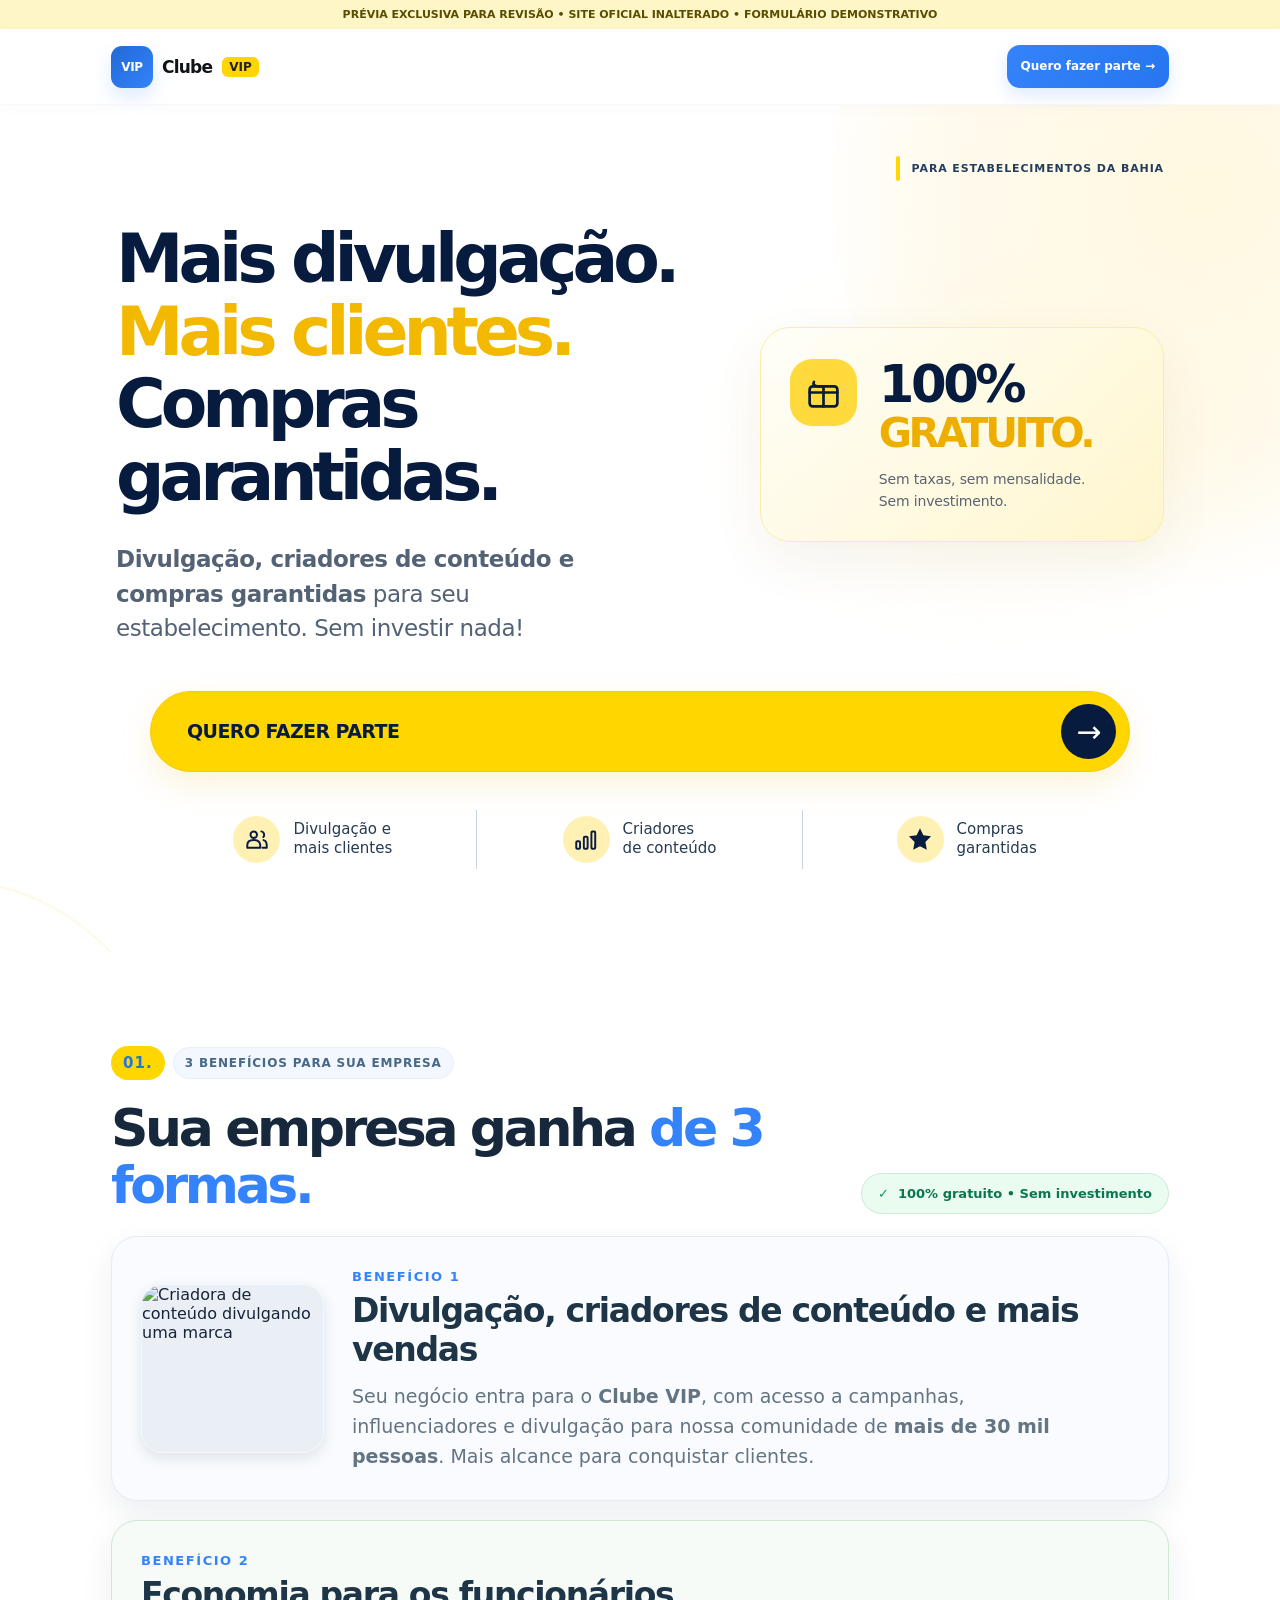
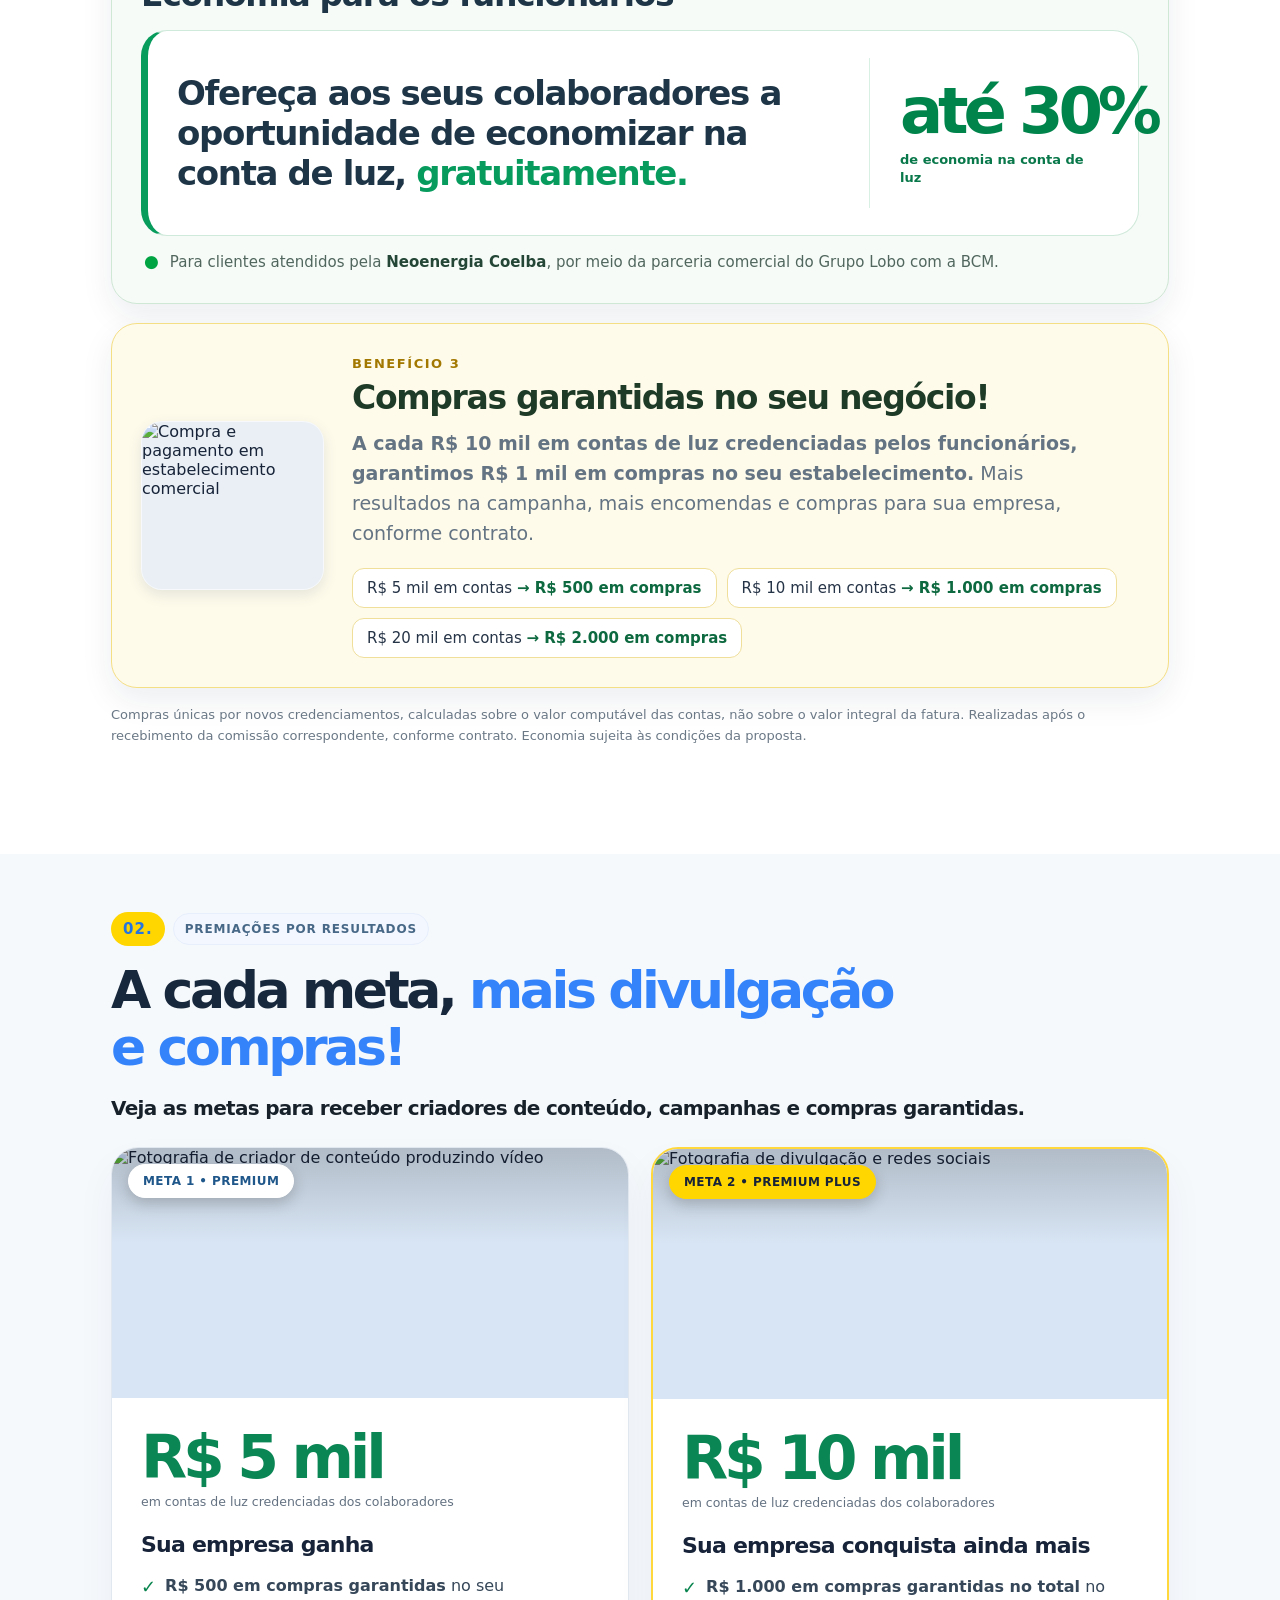
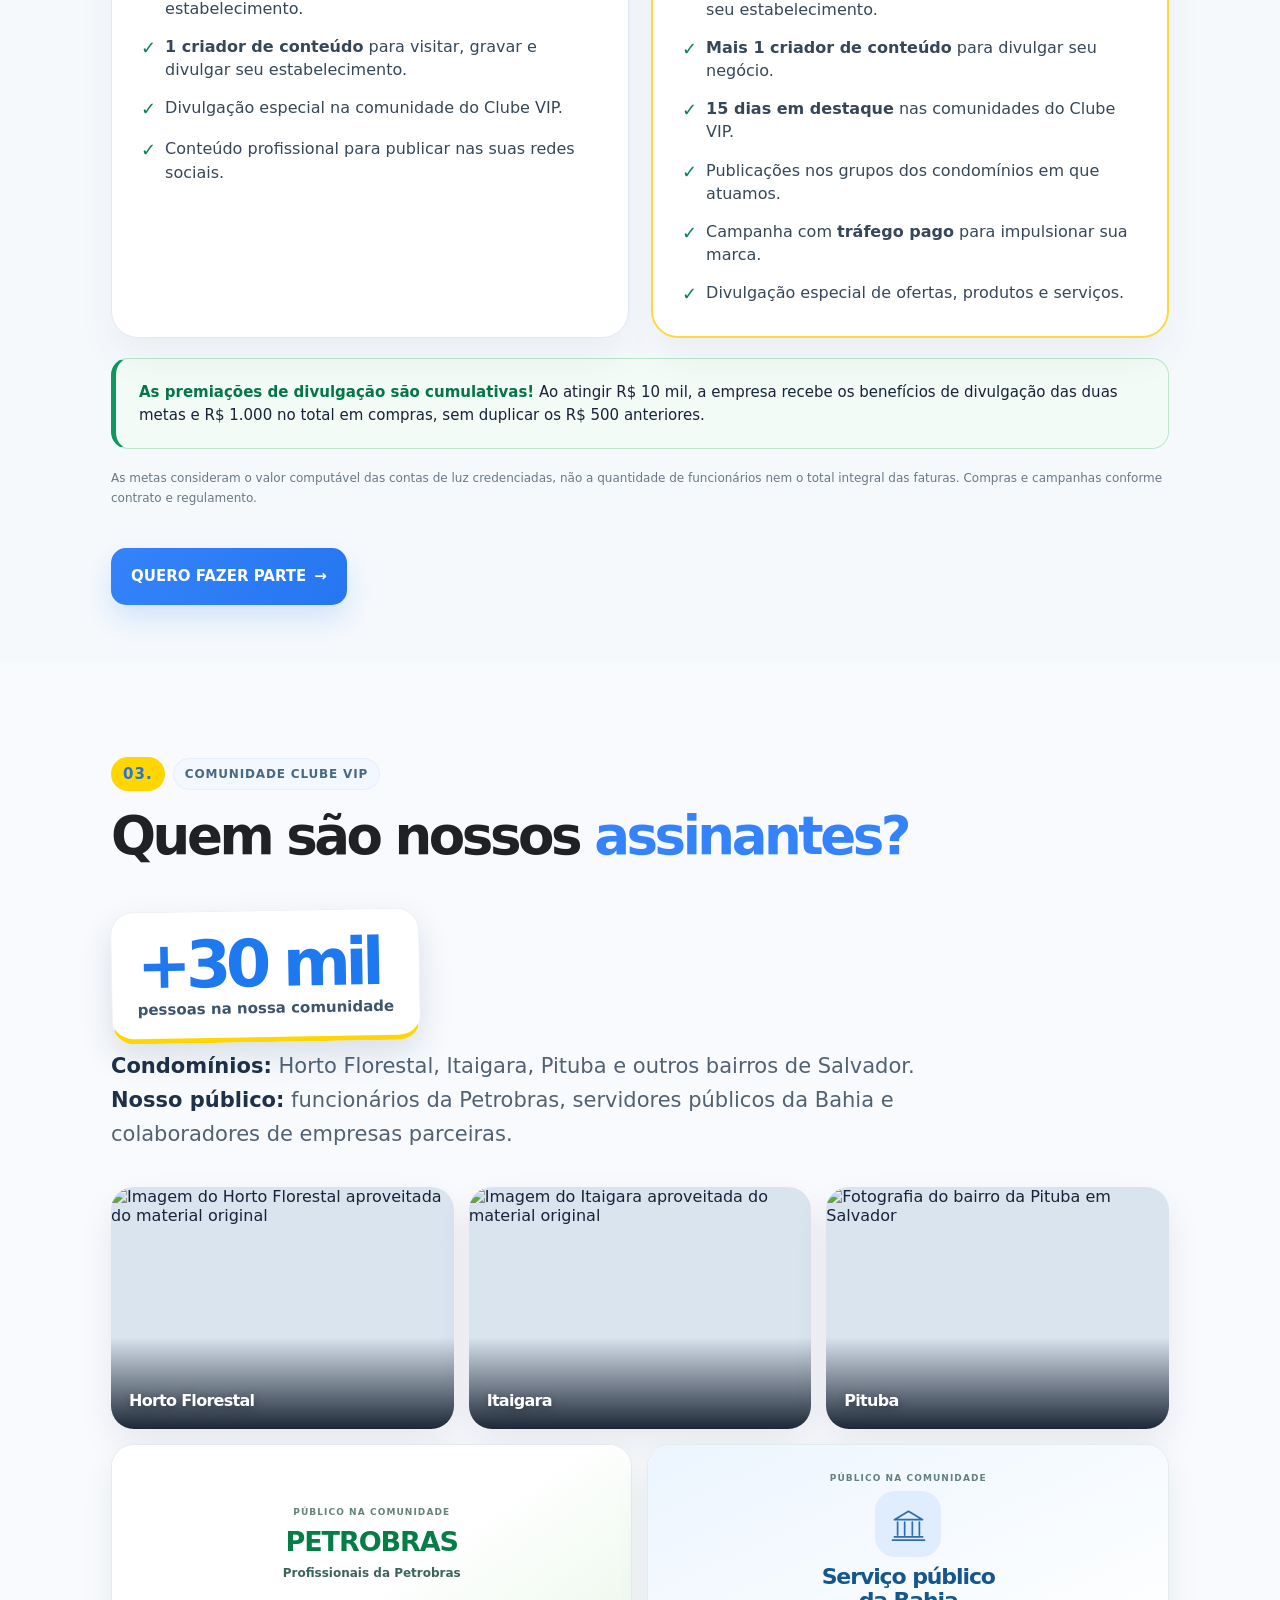
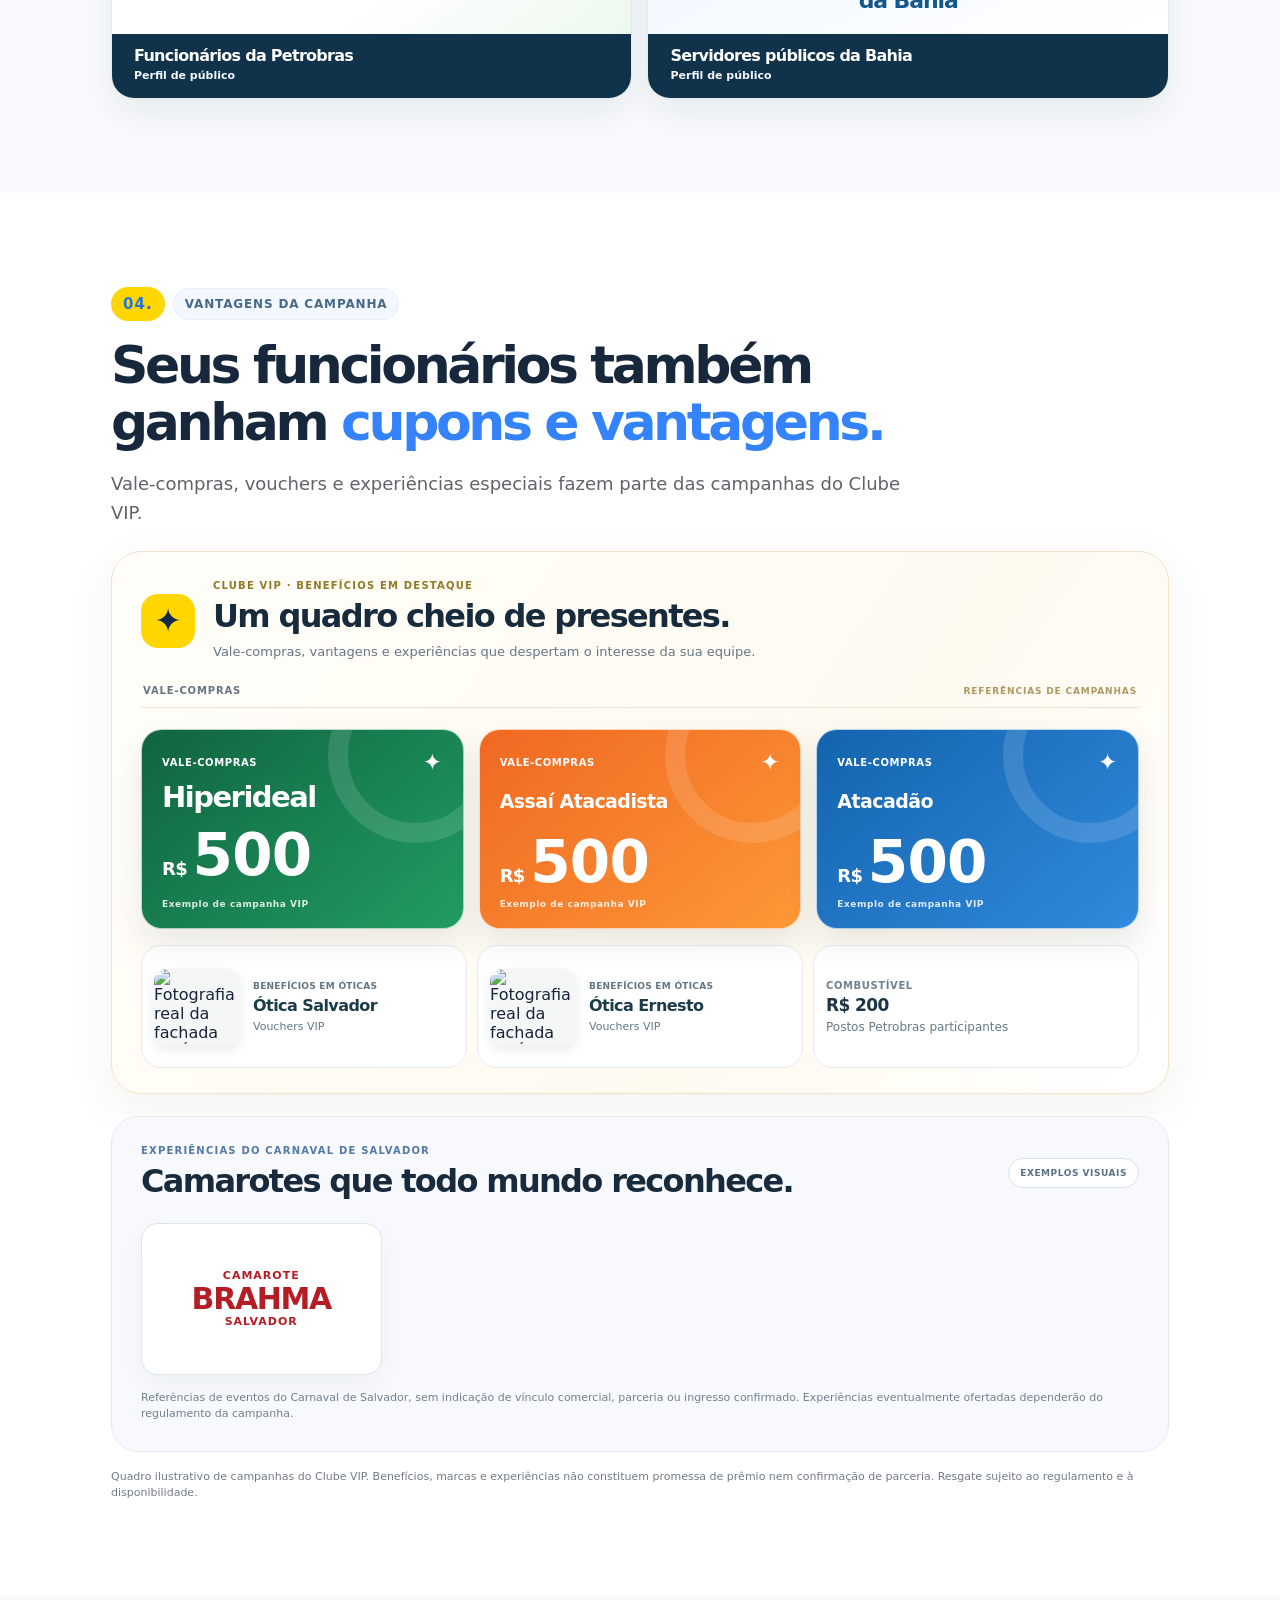
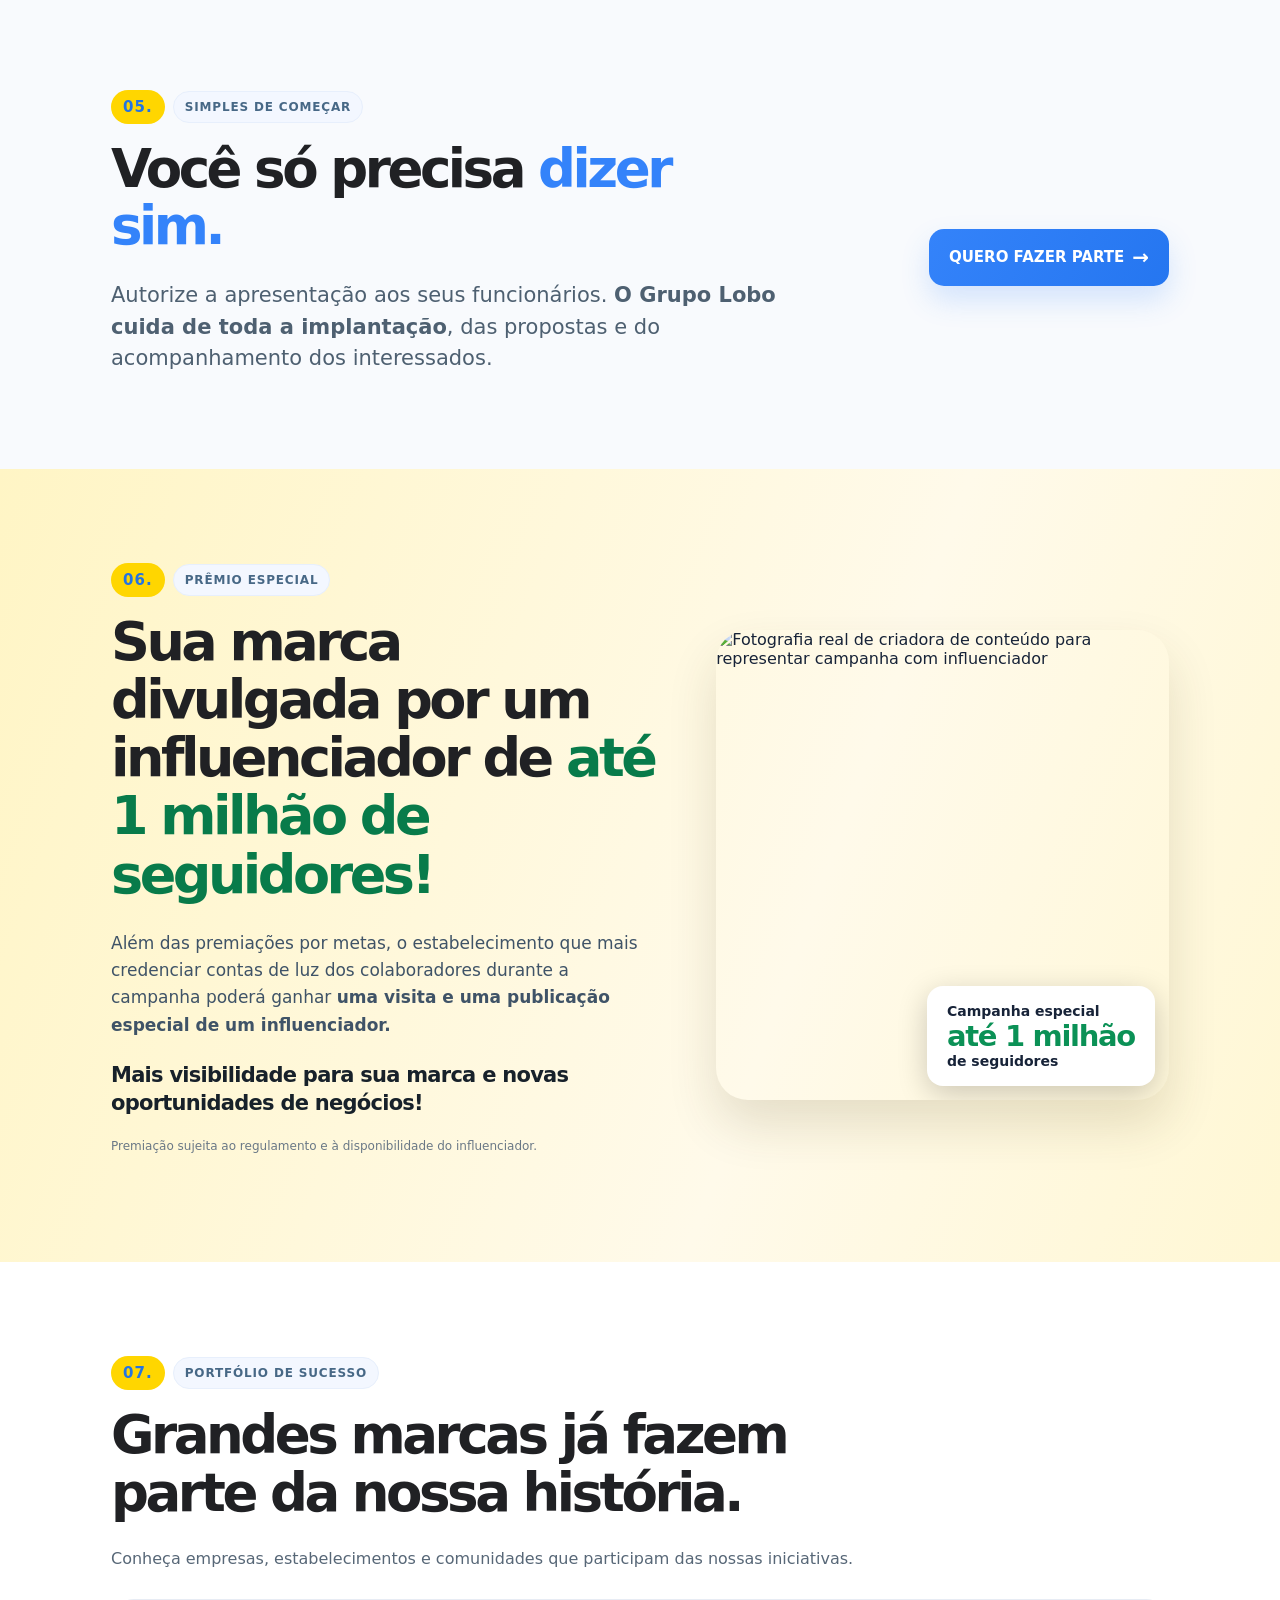
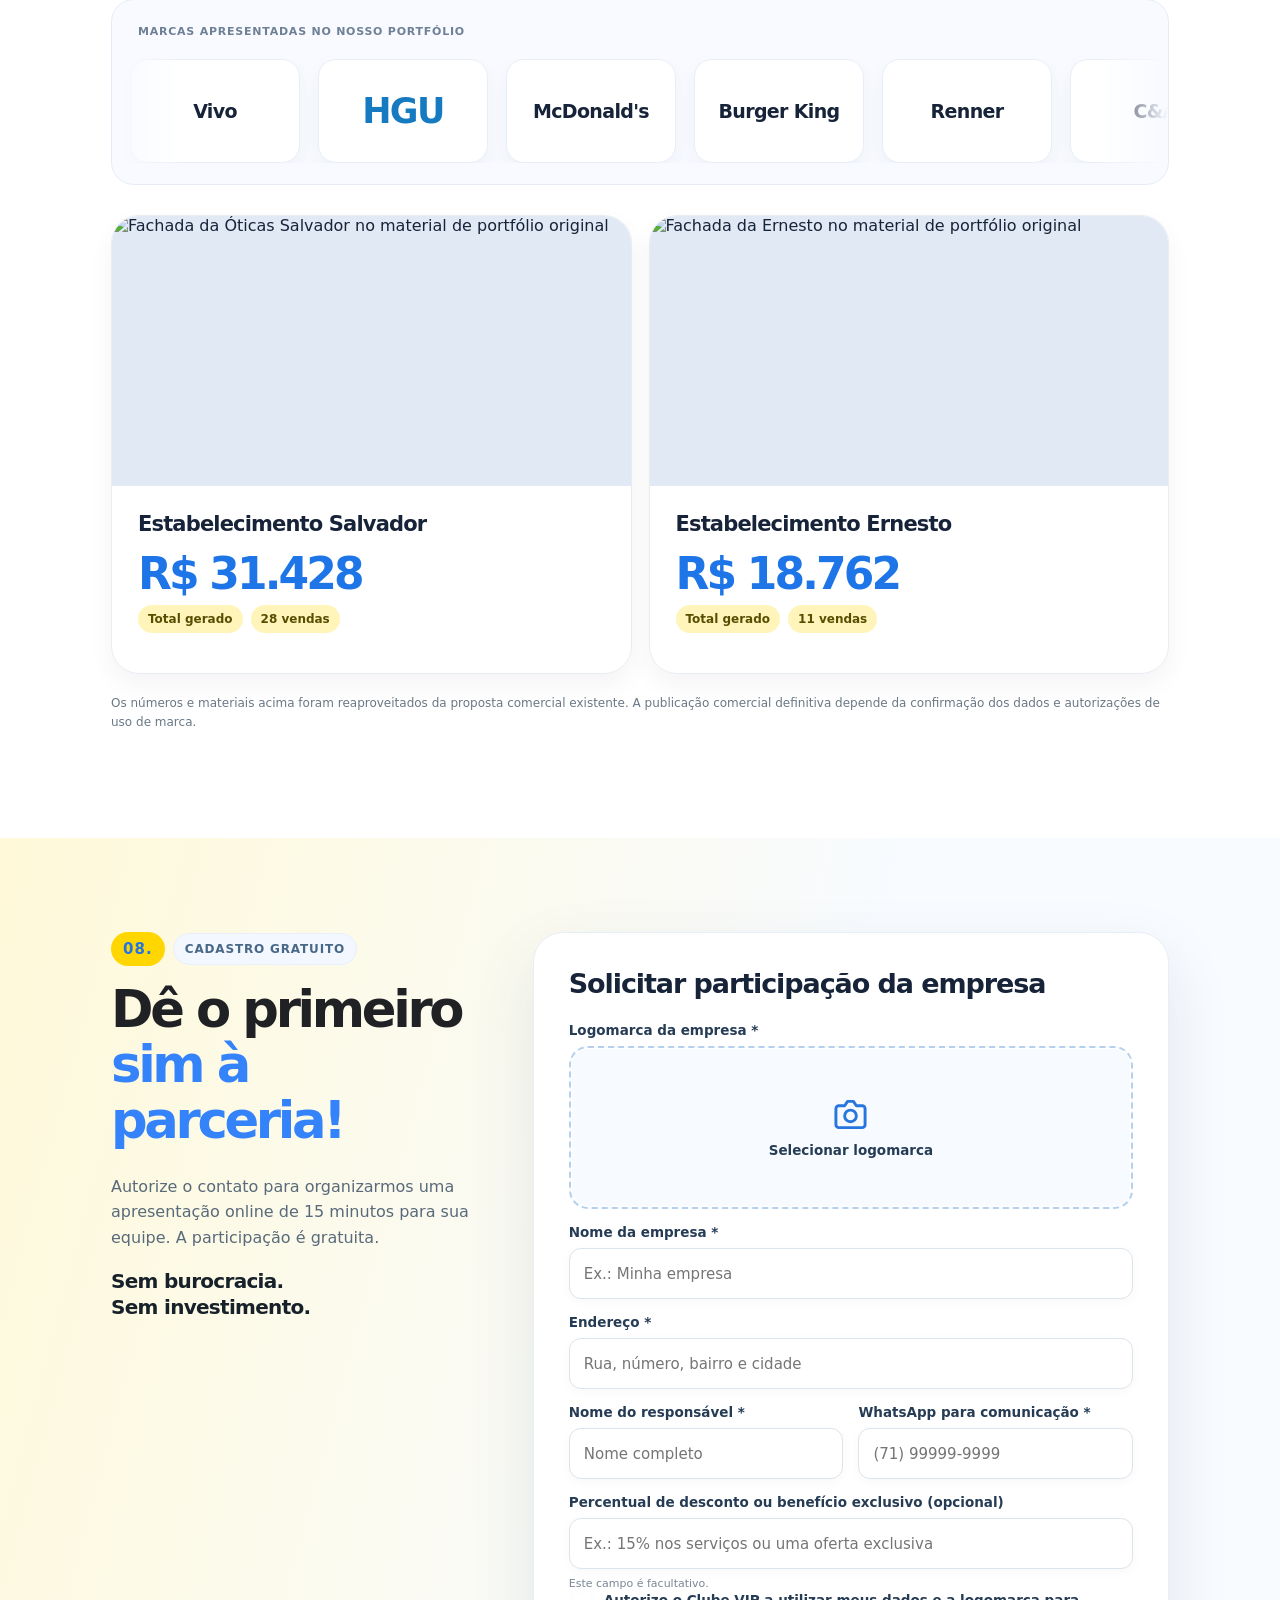
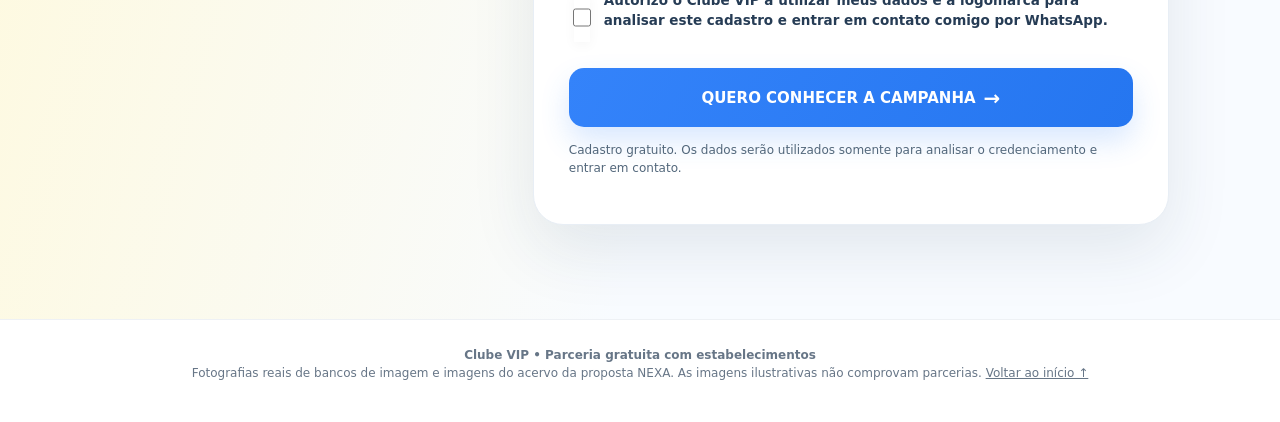
==== commit 646f898c: "Revisar prévia: benefícios e metas mais visíveis, economia original e menos repetição" ====
--- a/previews/empresas-compras-20261024/index.html
+++ b/previews/empresas-compras-20261024/index.html
@@ -1028,12 +1028,46 @@
 .cb-example span{font-size:11.5px}
 .hv1-intro h1{font-size:clamp(35px,9vw,46px)!important;line-height:1.1!important}
 }
+
+/* Revisão comercial 24/10 — fidelidade ao design atual, letras ampliadas */
+html[data-versao="1"] .hv1-intro h1{font-size:clamp(43px,5.3vw,69px)!important;line-height:1.07!important}
+.hv1-intro p{font-size:clamp(18px,2vw,23px)!important;line-height:1.5!important}
+.company-benefits-heading{margin-bottom:22px!important}.company-benefits-heading h2{margin-bottom:0!important}
+.company-benefit-grid{grid-template-columns:1fr!important;gap:19px!important}
+.company-benefit-card{display:flex!important;min-height:0!important;align-items:center!important;padding:29px!important;gap:28px!important;border-radius:26px!important;box-shadow:0 12px 32px rgba(15,38,63,.08)!important}
+.company-benefit-card .benefit-photo{flex:0 0 183px!important;width:183px!important;height:169px!important;margin:0!important;border-radius:21px!important}
+.company-benefit-card .benefit-photo img{width:100%;height:100%;object-fit:cover}
+.company-benefit-card .cb-copy{flex:1;min-width:0}
+.company-benefit-card h3{font-size:clamp(25px,3vw,33px)!important;line-height:1.19!important;letter-spacing:-.04em!important;margin:6px 0 11px!important;font-weight:790!important}
+.company-benefit-card p{font-size:clamp(17px,1.7vw,19px)!important;line-height:1.58!important;max-width:760px}
+.cb-count{font-size:13px!important;font-weight:820!important;letter-spacing:.12em!important;color:#3483fa}
+.cb-energy{background:#f6fbf8!important;display:block!important;border-color:#cfe7d5!important}
+.cb-energy h3{margin-bottom:16px!important}
+.cb-energy .deal-summary.energy-offer{margin:0 0 12px!important;min-height:0;box-shadow:none!important;display:grid!important}
+.cb-energy .deal-summary.energy-offer h3{font-size:clamp(23px,3vw,34px)!important;margin:0!important}
+.cb-energy .deal-summary.energy-offer .percentage{font-size:clamp(48px,5vw,75px)!important}
+.cb-energy-provider{margin-top:15px;display:flex;align-items:start;gap:11px;color:#51675e;font-size:15px;line-height:1.5;padding:0 3px}
+.cb-energy-provider strong{color:#234636}.provider-dot{color:#00a443;font-size:17px;line-height:1.2}
+.cb-purchase{background:#fffbeb!important}.cb-purchase h3{color:#1e3b27!important}
+.cb-example{display:flex;flex-wrap:wrap;gap:10px;margin-top:20px}.cb-example span{font-size:15px!important;background:white;border-radius:12px;padding:10px 14px}
+.company-benefits .fine{margin-top:17px;font-size:13px;line-height:1.6}
+.campaign-targets{background:#f6f9fc;padding:58px 0!important}.campaign-targets .punch{font-size:20px;line-height:1.4}.target-grid{margin-top:25px!important}
+.target-content li{font-size:16px;line-height:1.45}
+.showcase .description{font-size:clamp(18px,2vw,21px)!important;line-height:1.6!important}
+.profile-images figcaption{font-size:16px!important}.showcase .count-hero small{font-size:15px!important}
+.employee-benefits .description{font-size:18px}
+.simple-approval{display:flex;align-items:center;justify-content:space-between;gap:26px}
+.simple-approval h2{max-width:580px!important}.simple-approval p{font-size:clamp(18px,2vw,21px);color:#4e6071;line-height:1.5;max-width:700px;margin:0}
+.simple-approval .button{flex:0 0 auto}
+@media(max-width:760px){.company-benefit-card{padding:20px!important;gap:15px!important;align-items:start!important}.company-benefit-card .benefit-photo{width:91px!important;height:91px!important;flex:0 0 91px!important;border-radius:16px!important}.company-benefit-card h3{font-size:23px!important;line-height:1.2!important}.company-benefit-card p{font-size:16.5px!important;line-height:1.58!important}.cb-count{font-size:12px!important}.cb-energy .deal-summary.energy-offer{grid-template-columns:1fr!important;gap:16px!important}.cb-energy-provider{font-size:14px}.cb-example{display:flex;flex-direction:column}.cb-example span{font-size:15px!important}.simple-approval{flex-direction:column;align-items:stretch}.simple-approval .button{width:100%}}
+@media(max-width:520px){html[data-versao="1"] .hv1-intro h1{font-size:clamp(39px,10vw,47px)!important}.company-benefits h2,.campaign-targets h2,.showcase h2,.employee-benefits h2{font-size:clamp(31px,8vw,39px)!important}.company-benefit-card{display:block!important;padding:23px 20px!important}.company-benefit-card .benefit-photo{width:100%!important;height:147px!important;max-width:none!important;margin-bottom:15px!important;flex:none!important}.company-benefit-card h3{font-size:25px!important}.company-benefit-card p{font-size:17px!important}.cb-energy .deal-summary.energy-offer{padding:18px 17px!important}.cb-energy .deal-summary.energy-offer .percentage{font-size:55px!important}.profile-images figcaption{font-size:15px!important}.target-content li{font-size:16px!important}}
+
 </style>
 </head>
 <body>
 <div class="preview">PRÉVIA EXCLUSIVA PARA REVISÃO • SITE OFICIAL INALTERADO • FORMULÁRIO DEMONSTRATIVO</div>
 <header class="header">
- <div class="shell head-inner"><a class="brand" href="#top" aria-label="Clube VIP, voltar ao início"><span class="brand-mark">VIP</span> Clube <span class="vip">VIP</span></a><a class="button small" href="#cadastro">Autorizar campanha →</a></div>
+ <div class="shell head-inner"><a class="brand" href="#top" aria-label="Clube VIP, voltar ao início"><span class="brand-mark">VIP</span> Clube <span class="vip">VIP</span></a><a class="button small" href="#cadastro">Quero fazer parte →</a></div>
 </header>
 <main id="top">
 <section class="hero-reimagined" aria-labelledby="v1-hero-title">
@@ -1041,22 +1075,23 @@
   <div class="hv1-topline"><span class="hv1-topdot"></span> PARA ESTABELECIMENTOS DA BAHIA</div>
   <div class="hv1-grid">
    <div class="hv1-intro">
-    <h1 id="v1-hero-title">Mais clientes.<br><span>Sua equipe economiza.</span><br>Compras garantidas.</h1>
-    <p>Entre no Clube VIP, ofereça até 30% de economia na conta de luz dos funcionários e receba compras garantidas no seu negócio.</p>
+    <h1 id="v1-hero-title">Mais divulgação.<br><span>Mais clientes.</span><br>Compras garantidas.</h1>
+    <p><strong>Divulgação, criadores de conteúdo e compras garantidas</strong> para seu estabelecimento. Sem investir nada!</p>
    </div>
    <div class="hv1-value">
     <div class="hv1-gift"><svg aria-hidden="true" viewBox="0 0 24 24" fill="none" stroke="currentColor" stroke-width="1.75" stroke-linecap="round" stroke-linejoin="round"><rect x="3" y="8" width="18" height="13" rx="2"/><path d="M12 8v13M3 12h18M12 8H8.5C5.8 8 5 6.5 5.8 5.1 7.5 2.6 11.4 6.3L12 8Zm0 0h3.5c2.7 0 3.5-1.5 2.7-2.9C16.5 2.6 12.6 6.3 12 8Z"/></svg></div>
-    <div class="hv1-free-wrap"><strong>100%<span>GRATUITO.</span></strong><p>Sem taxas, sem mensalidade,<br>sem compromisso.</p></div>
+    <div class="hv1-free-wrap"><strong>100%<span>GRATUITO.</span></strong><p>Sem taxas, sem mensalidade.<br>Sem investimento.</p></div>
    </div>
   </div>
-  <a class="hv1-cta" href="#cadastro"><span>QUERO AUTORIZAR A CAMPANHA</span><span class="hv1-cta-icon">→</span></a>
+  <a class="hv1-cta" href="#cadastro"><span>QUERO FAZER PARTE</span><span class="hv1-cta-icon">→</span></a>
   <div class="hv1-features" aria-label="Benefícios da parceria">
-   <div class="hv1-feature"><span class="hv1-feature-icon"><svg aria-hidden="true" viewBox="0 0 24 24" fill="none" stroke="currentColor" stroke-width="1.8" stroke-linecap="round" stroke-linejoin="round"><circle cx="9" cy="8" r="3"/><path d="M3 20v-2c0-3.1 2.4-5 6-5s6 1.9 6 5v2H3Z"/><path d="M16 5c2.5.5 3.5 3.2 1.8 5.2M18 13c2.3.6 3 2.7 3 5v2h-4"/></svg></span><span>Clube VIP<br>e divulgação</span></div>
-   <div class="hv1-feature"><span class="hv1-feature-icon"><svg aria-hidden="true" viewBox="0 0 24 24" fill="none" stroke="currentColor" stroke-width="1.8" stroke-linecap="round" stroke-linejoin="round"><rect x="3" y="14" width="3.5" height="7" rx="1"/><rect x="10" y="10" width="3.5" height="11" rx="1"/><rect x="17" y="5" width="3.5" height="16" rx="1"/></svg></span><span>Até 30% de economia<br>para sua equipe</span></div>
-   <div class="hv1-feature"><span class="hv1-feature-icon"><svg aria-hidden="true" viewBox="0 0 24 24" fill="currentColor"><path d="m12 2 3.1 6.5 7.1 1-5.2 5.2 1.3 7.3L12 18.6l-6.3 3.4 1.3-7.3-5.2-5.2 7.1-1L12 2Z"/></svg></span><span>10% convertidos<br>em compras</span></div>
+   <div class="hv1-feature"><span class="hv1-feature-icon"><svg aria-hidden="true" viewBox="0 0 24 24" fill="none" stroke="currentColor" stroke-width="1.8" stroke-linecap="round" stroke-linejoin="round"><circle cx="9" cy="8" r="3"/><path d="M3 20v-2c0-3.1 2.4-5 6-5s6 1.9 6 5v2H3Z"/><path d="M16 5c2.5.5 3.5 3.2 1.8 5.2M18 13c2.3.6 3 2.7 3 5v2h-4"/></svg></span><span>Divulgação e<br>mais clientes</span></div>
+   <div class="hv1-feature"><span class="hv1-feature-icon"><svg aria-hidden="true" viewBox="0 0 24 24" fill="none" stroke="currentColor" stroke-width="1.8" stroke-linecap="round" stroke-linejoin="round"><rect x="3" y="14" width="3.5" height="7" rx="1"/><rect x="10" y="10" width="3.5" height="11" rx="1"/><rect x="17" y="5" width="3.5" height="16" rx="1"/></svg></span><span>Criadores<br>de conteúdo</span></div>
+   <div class="hv1-feature"><span class="hv1-feature-icon"><svg aria-hidden="true" viewBox="0 0 24 24" fill="currentColor"><path d="m12 2 3.1 6.5 7.1 1-5.2 5.2 1.3 7.3L12 18.6l-6.3 3.4 1.3-7.3-5.2-5.2 7.1-1L12 2Z"/></svg></span><span>Compras<br>garantidas</span></div>
   </div>
  </div>
 </section>
+
 <section class="hero" aria-labelledby="main-title"><div class="shell hero-grid">
  <div class="hero-copy">
   <span class="eyebrow">PARCERIA GRATUITA PARA ESTABELECIMENTOS</span>
@@ -1072,31 +1107,55 @@
  </div></div>
 </div><div class="shell v2-perks"><div><b>↗</b><span>Mais clientes reais</span></div><div><b>▥</b><span>Mais movimento</span></div><div><b>✦</b><span>Ações e campanhas exclusivas</span></div></div></section>
 
+
 <section class="section company-benefits" id="empresa" aria-labelledby="h-empresa"><div class="shell">
- <div class="section-kicker"><span class="stepnum">01.</span><span>OS 3 BENEFÍCIOS DA PARCERIA</span></div>
- <div class="company-benefits-heading"><div><h2 id="h-empresa">Sua empresa ganha <span class="strong-blue">de 3 formas.</span></h2><p class="company-lead">Mais visibilidade para sua marca, economia para sua equipe e compras garantidas no seu próprio negócio. <strong>Sem investimento para participar.</strong></p></div><span class="company-pill"><span aria-hidden="true">✓</span> 100% gratuito para participar</span></div>
- <div class="company-benefit-grid">
-  <article class="company-benefit-card">
-   <div class="benefit-photo"><img src="https://images.pexels.com/photos/12432697/pexels-photo-12432697.jpeg?auto=compress&amp;cs=tinysrgb&amp;w=500&amp;q=85" alt="Criadora de conteúdo trabalhando pelo celular" loading="lazy" width="180" height="150"></div>
-   <div class="cb-copy"><span class="cb-count">01 • DIVULGAÇÃO</span><h3>Sua empresa no Clube VIP</h3><p>Apresente sua marca a uma comunidade com mais de <b>30 mil pessoas</b>. Receba divulgação, criadores de conteúdo, vídeos e ações para atrair novos clientes, conforme as metas da campanha.</p></div>
+<div class="section-kicker"><span class="stepnum">01.</span><span>3 BENEFÍCIOS PARA SUA EMPRESA</span></div>
+<div class="company-benefits-heading"><div><h2 id="h-empresa">Sua empresa ganha <span class="strong-blue">de 3 formas.</span></h2></div><span class="company-pill"><span aria-hidden="true">✓</span> 100% gratuito • Sem investimento</span></div>
+<div class="company-benefit-grid">
+<article class="company-benefit-card cb-promo">
+<div class="benefit-photo"><img src="https://images.pexels.com/photos/12432697/pexels-photo-12432697.jpeg?auto=compress&amp;cs=tinysrgb&amp;w=500&amp;q=85" alt="Criadora de conteúdo divulgando uma marca" loading="lazy"></div>
+<div class="cb-copy"><span class="cb-count">BENEFÍCIO 1</span><h3>Divulgação, criadores de conteúdo e mais vendas</h3><p>Seu negócio entra para o <b>Clube VIP</b>, com acesso a campanhas, influenciadores e divulgação para nossa comunidade de <b>mais de 30 mil pessoas</b>. Mais alcance para conquistar clientes.</p></div>
+</article>
+<article class="company-benefit-card cb-energy"><div class="cb-copy"><span class="cb-count">BENEFÍCIO 2</span><h3>Economia para os funcionários</h3><div class="deal-summary energy-offer">
+  <div><h3>Ofereça aos seus colaboradores a oportunidade de economizar na conta de luz, <em>gratuitamente.</em></h3></div>
+  <div class="deal-savings"><span class="percentage">até 30%</span><b>de economia na conta de luz</b></div>
+ </div>
+<div class="cb-energy-provider"><span aria-hidden="true" class="provider-dot">●</span><span>Para clientes atendidos pela <strong>Neoenergia Coelba</strong>, por meio da parceria comercial do Grupo Lobo com a BCM.</span></div></div>
+</article>
+<article class="company-benefit-card cb-purchase">
+<div class="benefit-photo"><img src="https://images.pexels.com/photos/8422732/pexels-photo-8422732.jpeg?auto=compress&amp;cs=tinysrgb&amp;w=500&amp;q=85" alt="Compra e pagamento em estabelecimento comercial" loading="lazy"></div>
+<div class="cb-copy"><span class="cb-count">BENEFÍCIO 3</span><h3>Compras garantidas no seu negócio!</h3><p><b>A cada R$ 10 mil em contas de luz credenciadas pelos funcionários, garantimos R$ 1 mil em compras no seu estabelecimento.</b> Mais resultados na campanha, mais encomendas e compras para sua empresa, conforme contrato.</p>
+<div class="cb-example"><span>R$ 5 mil em contas <b>→ R$ 500 em compras</b></span><span>R$ 10 mil em contas <b>→ R$ 1.000 em compras</b></span><span>R$ 20 mil em contas <b>→ R$ 2.000 em compras</b></span></div></div>
+</article></div>
+<p class="fine">Compras únicas por novos credenciamentos, calculadas sobre o valor computável das contas, não sobre o valor integral da fatura. Realizadas após o recebimento da comissão correspondente, conforme contrato. Economia sujeita às condições da proposta.</p>
+</div></section>
+<section class="section campaign-targets" id="metas" aria-labelledby="h-metas"><div class="shell">
+<div class="section-kicker"><span class="stepnum">02.</span><span>PREMIAÇÕES POR RESULTADOS</span></div>
+<h2 id="h-metas">A cada meta, <span class="strong-blue">mais divulgação e compras!</span></h2>
+<p class="punch">Veja as metas para receber <b>criadores de conteúdo, campanhas e compras garantidas.</b></p>
+ 
+ <div class="target-grid">
+  <article class="target-card">
+   <div class="target-pic"><img src="https://images.pexels.com/photos/15119167/pexels-photo-15119167.jpeg?auto=compress&cs=tinysrgb&w=1800" alt="Fotografia de criador de conteúdo produzindo vídeo" loading="lazy"><span class="target-top">META 1 • PREMIUM</span></div>
+   <div class="target-content"><div class="value">R$ 5 mil</div><div class="unit">em contas de luz credenciadas dos colaboradores</div><h3>Sua empresa ganha</h3>
+    <ul><li><span><b>R$ 500 em compras garantidas</b> no seu estabelecimento.</span></li><li><span><b>1 criador de conteúdo</b> para visitar, gravar e divulgar seu estabelecimento.</span></li><li><span>Divulgação especial na comunidade do Clube VIP.</span></li><li><span>Conteúdo profissional para publicar nas suas redes sociais.</span></li></ul>
+   </div>
   </article>
-  <article class="company-benefit-card">
-   <div class="benefit-photo"><img src="https://images.pexels.com/photos/3907119/pexels-photo-3907119.jpeg?auto=compress&amp;cs=tinysrgb&amp;w=500&amp;q=85" alt="Cliente e atendente em estabelecimento" loading="lazy" width="180" height="150"></div>
-   <div class="cb-copy"><span class="cb-count">02 • ECONOMIA</span><h3>Até 30% de economia na conta de luz dos funcionários</h3><p>Seus colaboradores podem economizar na conta de energia, <b>100% gratuitamente</b>, sem obras ou instalação de placas. E ainda participam das campanhas com cupons e benefícios do Clube VIP.</p></div>
-  </article>
-  <article class="company-benefit-card cb-purchase">
-   <div class="benefit-photo"><img src="https://images.pexels.com/photos/8422732/pexels-photo-8422732.jpeg?auto=compress&amp;cs=tinysrgb&amp;w=500&amp;q=85" alt="Pagamento de compras em estabelecimento" loading="lazy" width="180" height="150"></div>
-   <div class="cb-copy"><span class="cb-count">03 • FATURAMENTO</span><h3>Compras garantidas no seu estabelecimento</h3><p>A cada <b>R$ 10 mil em contas de luz credenciadas pelos funcionários</b>, o Grupo Lobo destina <b>R$ 1 mil em compras de produtos ou serviços</b> no seu negócio, conforme contrato.</p>
-    <div class="cb-example"><span>R$ 5 mil em contas <b>→ R$ 500 em compras</b></span><span>R$ 10 mil em contas <b>→ R$ 1.000 em compras</b></span><span>R$ 20 mil em contas <b>→ R$ 2.000 em compras</b></span></div>
+  <article class="target-card premium">
+   <div class="target-pic"><img src="https://images.pexels.com/photos/9809838/pexels-photo-9809838.jpeg?auto=compress&cs=tinysrgb&w=1800" alt="Fotografia de divulgação e redes sociais" loading="lazy"><span class="target-top">META 2 • PREMIUM PLUS</span></div>
+   <div class="target-content"><div class="value">R$ 10 mil</div><div class="unit">em contas de luz credenciadas dos colaboradores</div><h3>Sua empresa conquista ainda mais</h3>
+    <ul><li><span><b>R$ 1.000 em compras garantidas no total</b> no seu estabelecimento.</span></li><li><span><b>Mais 1 criador de conteúdo</b> para divulgar seu negócio.</span></li><li><span><b>15 dias em destaque</b> nas comunidades do Clube VIP.</span></li><li><span>Publicações nos grupos dos condomínios em que atuamos.</span></li><li><span>Campanha com <b>tráfego pago</b> para impulsionar sua marca.</span></li><li><span>Divulgação especial de ofertas, produtos e serviços.</span></li></ul>
    </div>
   </article>
  </div>
- <p class="fine">As compras são calculadas sobre o valor computável das contas de luz credenciadas na campanha, não sobre o valor integral das faturas. A obrigação é única por novos credenciamentos e realizada após o recebimento da comissão correspondente, conforme contrato.</p>
- <div class="company-benefits-next"><div><strong>É simples: você autoriza a campanha. Nós cuidamos da apresentação e dos credenciamentos.</strong><span>Conheça a comunidade que receberá sua marca.</span></div><a href="#assinantes">Conheça nossa comunidade <span aria-hidden="true">→</span></a></div>
+ <div class="accumulation"><b>As premiações de divulgação são cumulativas!</b> Ao atingir R$ 10 mil, a empresa recebe os benefícios de divulgação das duas metas e R$ 1.000 no total em compras, sem duplicar os R$ 500 anteriores.</div>
+ <p class="fine">As metas consideram o valor computável das contas de luz credenciadas, não a quantidade de funcionários nem o total integral das faturas. Compras e campanhas conforme contrato e regulamento.</p>
+
+<a class="button target-cta" href="#cadastro">QUERO FAZER PARTE <span aria-hidden="true">→</span></a>
 </div></section>
 
 <section class="section soft showcase" id="assinantes" aria-labelledby="h-assinantes"><div class="shell">
- <div class="profile-head"><div><div class="section-kicker"><span class="stepnum">02.</span><span>COMUNIDADE CLUBE VIP</span></div><h2 id="h-assinantes">Onde estão seus <span class="strong-blue">futuros clientes?</span></h2></div>
+ <div class="profile-head"><div><div class="section-kicker"><span class="stepnum">03.</span><span>COMUNIDADE CLUBE VIP</span></div><h2 id="h-assinantes">Quem são nossos <span class="strong-blue">assinantes?</span></h2></div>
  <div class="count-hero"><b>+30 mil</b><small>pessoas na nossa comunidade</small></div></div>
  <p class="description narrow-copy"><b>Condomínios:</b> Horto Florestal, Itaigara, Pituba e outros bairros de Salvador.<br><b>Nosso público:</b> funcionários da Petrobras, servidores públicos da Bahia e colaboradores de empresas parceiras.</p>
  <div class="profile-images">
@@ -1118,17 +1177,10 @@
  </div>
 </div></section>
 
+
 <section class="section employee-benefits" id="beneficios" aria-labelledby="h-beneficios"><div class="shell">
-<div class="section-kicker"><span class="stepnum">03.</span><span>BENEFÍCIOS PARA SEUS COLABORADORES</span></div>
-<h2 id="h-beneficios">O que seus <span class="strong-blue">funcionários ganham?</span></h2>
-<p class="punch">Seus colaboradores podem economizar na conta de luz e participar das campanhas especiais do Clube VIP. <span class="strong-blue">Sem custo de adesão.</span></p>
- <div class="deal-summary energy-offer">
-  <div><h3>Ofereça aos seus colaboradores a oportunidade de economizar na conta de luz, <em>gratuitamente.</em></h3></div>
-  <div class="deal-savings"><span class="percentage">até 30%</span><b>de economia na conta de luz</b></div>
- </div>
-
- <h3 class="gifts-title">Benefícios especiais para seus colaboradores</h3>
- <p class="gifts-sub">Além da economia na energia, acesso a campanhas de vale-compras, vouchers e experiências do Clube VIP.</p>
+<div class="section-kicker"><span class="stepnum">04.</span><span>VANTAGENS DA CAMPANHA</span></div><h2 id="h-beneficios">Seus funcionários também ganham <span class="strong-blue">cupons e vantagens.</span></h2><p class="description">Vale-compras, vouchers e experiências especiais fazem parte das campanhas do Clube VIP.</p>
+ 
 
  <div class="vip-gift-board" aria-label="Quadro ilustrativo de presentes do Clube VIP">
   <div class="gift-board-heading"><span class="gift-board-mark" aria-hidden="true">✦</span><div><span class="gift-kicker">CLUBE VIP · BENEFÍCIOS EM DESTAQUE</span><h4>Um quadro cheio de presentes.</h4><p>Vale-compras, vantagens e experiências que despertam o interesse da sua equipe.</p></div></div>
@@ -1161,43 +1213,9 @@
  <p class="voucher-note">Quadro ilustrativo de campanhas do Clube VIP. Benefícios, marcas e experiências não constituem promessa de prêmio nem confirmação de parceria. Resgate sujeito ao regulamento e à disponibilidade.</p>
 
 </div></section>
-<section class="section soft process-section" id="contrapartida" aria-labelledby="h-contrapartida"><div class="shell">
- <div class="section-kicker"><span class="stepnum">04.</span><span>SIMPLIFICAMOS TUDO</span></div>
- <h2 id="h-contrapartida">Você só precisa autorizar uma reunião de 15 minutos.</h2>
- <p class="punch">A implantação acontece em <span class="strong-blue">um único dia</span>. Sua empresa autoriza e reúne a equipe; nós apresentamos a economia e acompanhamos os credenciamentos.</p>
- <div class="handoff">
-  <div class="handoff-card"><h3>Para começar, precisamos apenas de 2 coisas:</h3>
-   <div class="task-line"><span class="num">1</span><p><b>Indicar um responsável</b> para convocar os colaboradores.</p></div>
-   <div class="task-line"><span class="num">2</span><p><b>Organizar uma reunião online de 15 minutos</b> (ou duas por turno), em um único dia, preferencialmente com os colaboradores em casa e com a conta de luz em mãos.</p></div>
-   <p style="font-size:14px;line-height:1.56;color:#58697c;margin:6px 0 0"><b>Como funciona a convocação?</b><br>A empresa convida os colaboradores para conhecer a campanha gratuita de economia de energia. Nossa equipe explica as condições e orienta os interessados.</p>
-  </div>
-  <div class="handoff-side"><h3>E o restante? É com a gente!</h3><p>Apresentamos o benefício, esclarecemos dúvidas e acompanhamos todos os interessados.</p><div class="closing">Simples, 100% gratuito e sem interromper sua operação.</div></div>
- </div>
-</div></section>
-
-<section class="section campaign-targets" id="metas" aria-labelledby="h-metas"><div class="shell">
-<div class="section-kicker"><span class="stepnum">05.</span><span>PREMIAÇÕES POR RESULTADOS</span></div>
-<h2 id="h-metas">Quanto mais contas de luz na campanha, <span class="strong-blue">mais compras e divulgação.</span></h2>
-<p class="punch">Com uma reunião rápida, seus colaboradores economizam e sua empresa conquista compras garantidas e novas campanhas de divulgação.</p>
- <p class="big-guidance">Veja o que a sua empresa recebe <span class="strong-blue">em cada meta da campanha:</span></p>
- <div class="target-grid">
-  <article class="target-card">
-   <div class="target-pic"><img src="https://images.pexels.com/photos/15119167/pexels-photo-15119167.jpeg?auto=compress&cs=tinysrgb&w=1800" alt="Fotografia de criador de conteúdo produzindo vídeo" loading="lazy"><span class="target-top">META 1 • PREMIUM</span></div>
-   <div class="target-content"><div class="value">R$ 5 mil</div><div class="unit">em contas de luz credenciadas dos colaboradores</div><h3>Sua empresa ganha</h3>
-    <ul><li><span><b>R$ 500 em compras garantidas</b> no seu estabelecimento.</span></li><li><span><b>1 criador de conteúdo</b> para visitar, gravar e divulgar seu estabelecimento.</span></li><li><span>Divulgação especial na comunidade do Clube VIP.</span></li><li><span>Conteúdo profissional para publicar nas suas redes sociais.</span></li></ul>
-   </div>
-  </article>
-  <article class="target-card premium">
-   <div class="target-pic"><img src="https://images.pexels.com/photos/9809838/pexels-photo-9809838.jpeg?auto=compress&cs=tinysrgb&w=1800" alt="Fotografia de divulgação e redes sociais" loading="lazy"><span class="target-top">META 2 • PREMIUM PLUS</span></div>
-   <div class="target-content"><div class="value">R$ 10 mil</div><div class="unit">em contas de luz credenciadas dos colaboradores</div><h3>Sua empresa conquista ainda mais</h3>
-    <ul><li><span><b>R$ 1.000 em compras garantidas no total</b> no seu estabelecimento.</span></li><li><span><b>Mais 1 criador de conteúdo</b> para divulgar seu negócio.</span></li><li><span><b>15 dias em destaque</b> nas comunidades do Clube VIP.</span></li><li><span>Publicações nos grupos dos condomínios em que atuamos.</span></li><li><span>Campanha com <b>tráfego pago</b> para impulsionar sua marca.</span></li><li><span>Divulgação especial de ofertas, produtos e serviços.</span></li></ul>
-   </div>
-  </article>
- </div>
- <div class="accumulation"><b>As premiações de divulgação são cumulativas!</b> Ao atingir R$ 10 mil, a empresa recebe os benefícios de divulgação das duas metas e R$ 1.000 no total em compras, sem duplicar os R$ 500 anteriores.</div>
- <p class="fine">As metas consideram o valor computável das contas de luz credenciadas, não a quantidade de funcionários nem o total integral das faturas. Compras e campanhas conforme contrato e regulamento.</p>
-
-<a class="button target-cta" href="#cadastro">QUERO AUTORIZAR A CAMPANHA <span aria-hidden="true">→</span></a>
+
+<section class="section soft process-section" id="contrapartida" aria-labelledby="h-contrapartida"><div class="shell"><div class="section-kicker"><span class="stepnum">05.</span><span>SIMPLES DE COMEÇAR</span></div>
+<div class="simple-approval"><div><h2 id="h-contrapartida">Você só precisa <span class="strong-blue">dizer sim.</span></h2><p>Autorize a apresentação aos seus funcionários. <b>O Grupo Lobo cuida de toda a implantação</b>, das propostas e do acompanhamento dos interessados.</p></div><a class="button" href="#cadastro">QUERO FAZER PARTE <span class="arrow">→</span></a></div>
 </div></section>
 <section class="section winner prize-feature" id="premiacao" aria-labelledby="h-premiacao"><div class="shell winner-wrap">
  <div><div class="section-kicker"><span class="stepnum">06.</span><span>PRÊMIO ESPECIAL</span></div>
@@ -1208,6 +1226,7 @@
  </div>
  <div class="winner-image"><img src="https://images.pexels.com/photos/8370744/pexels-photo-8370744.jpeg?auto=compress&cs=tinysrgb&w=1800" alt="Fotografia real de criadora de conteúdo para representar campanha com influenciador" loading="lazy"><div class="winner-sticker">Campanha especial <b>até 1 milhão</b> de seguidores</div></div>
 </div></section>
+
 
 <section class="section" id="portfolio" aria-labelledby="h-portfolio"><div class="shell">
  <div class="section-kicker"><span class="stepnum">07.</span><span>PORTFÓLIO DE SUCESSO</span></div>
@@ -1235,6 +1254,7 @@
  </div>
  <p class="fine">Os números e materiais acima foram reaproveitados da proposta comercial existente. A publicação comercial definitiva depende da confirmação dos dados e autorizações de uso de marca.</p>
 </div></section>
+
 
 <section class="section application signup-section" id="cadastro" aria-labelledby="h-cadastro"><div class="shell application-layout">
  <div class="application-copy"><div class="section-kicker"><span class="stepnum">08.</span><span>CADASTRO GRATUITO</span></div><h2 id="h-cadastro">Dê o primeiro <span class="strong-blue">sim à parceria!</span></h2>
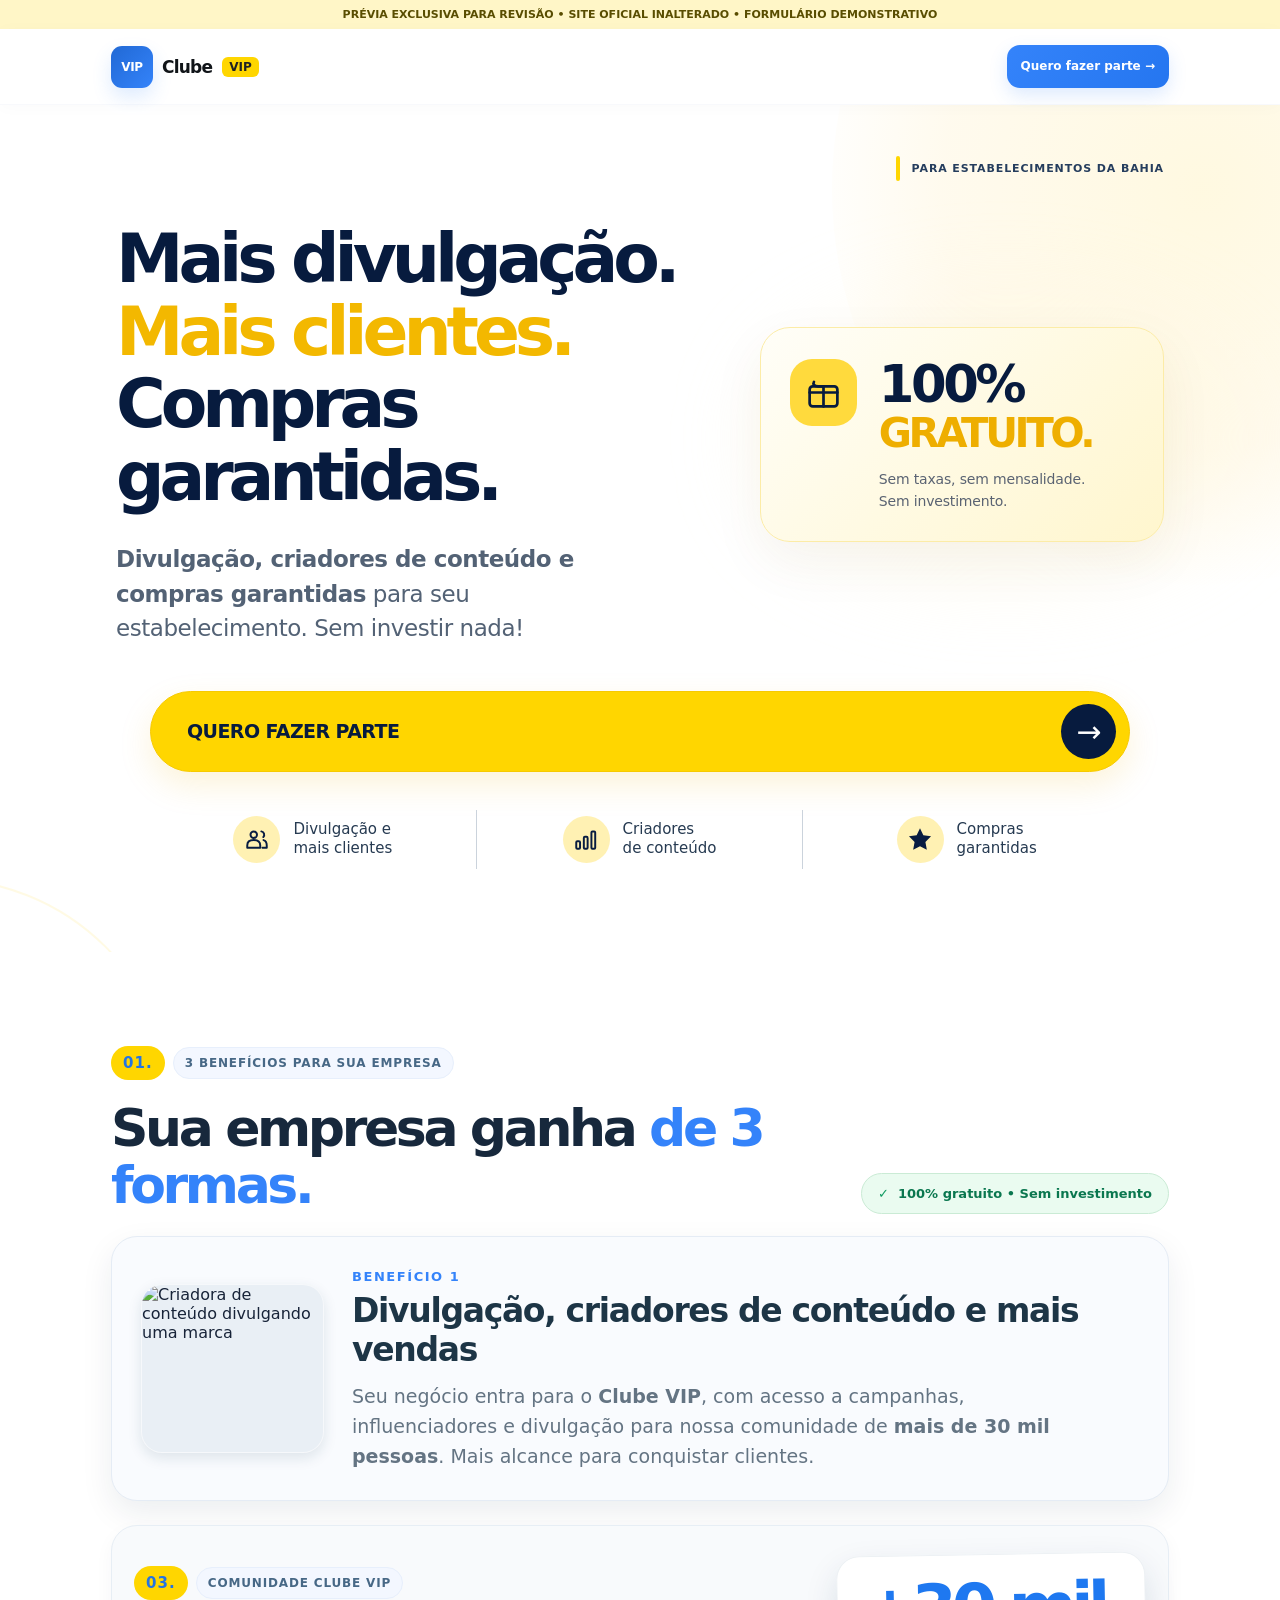
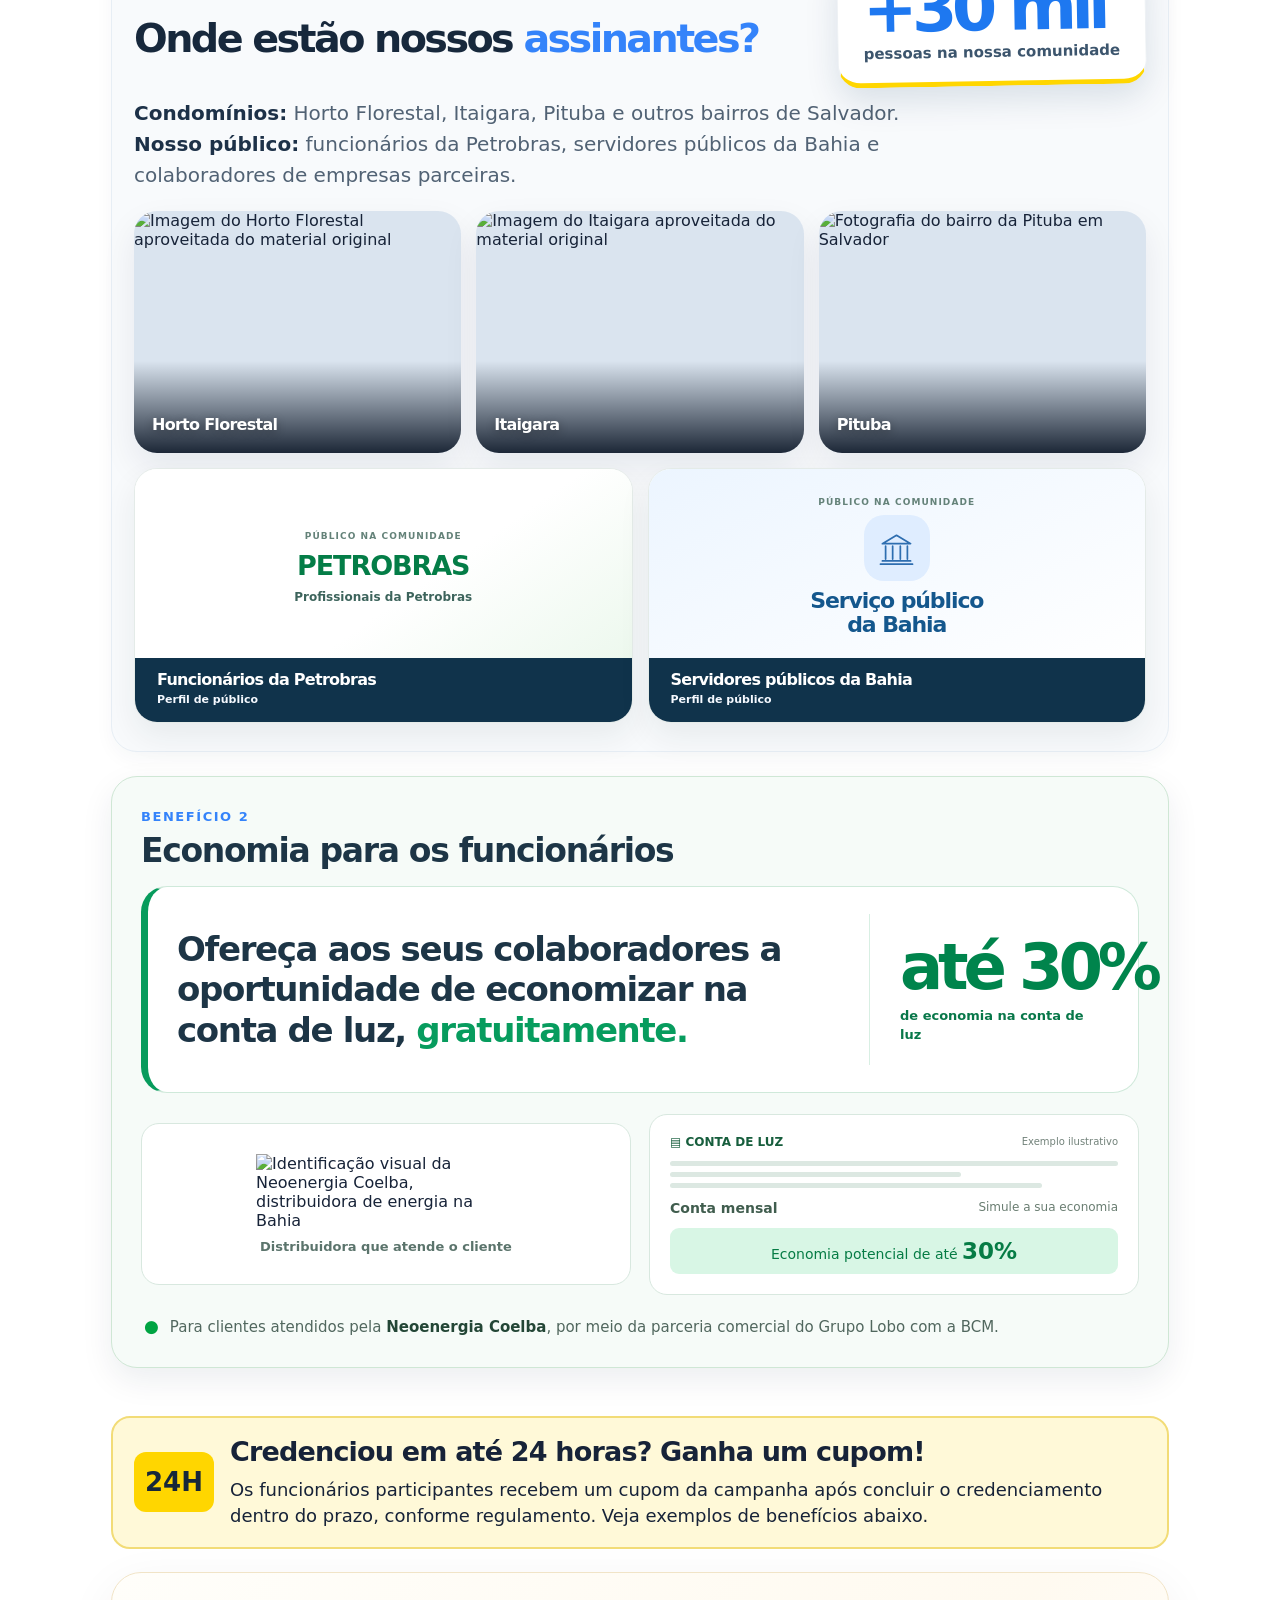
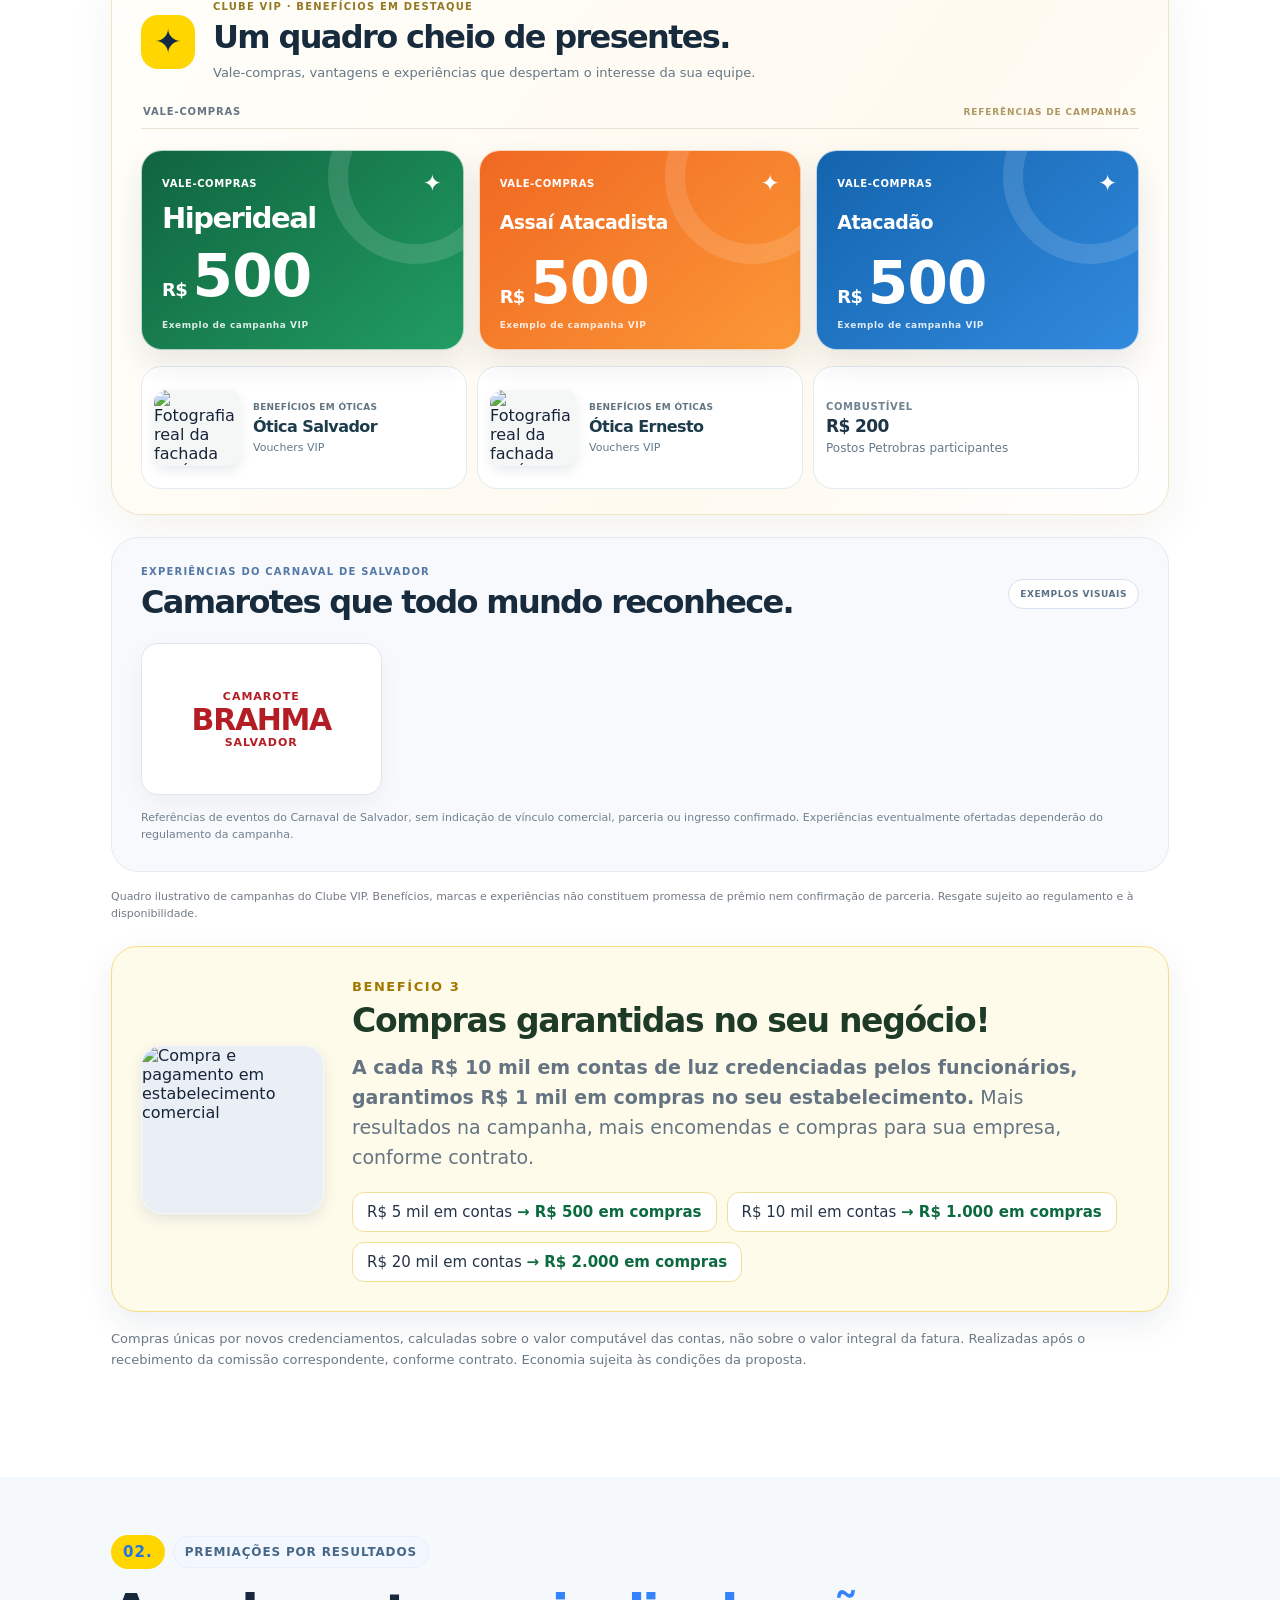
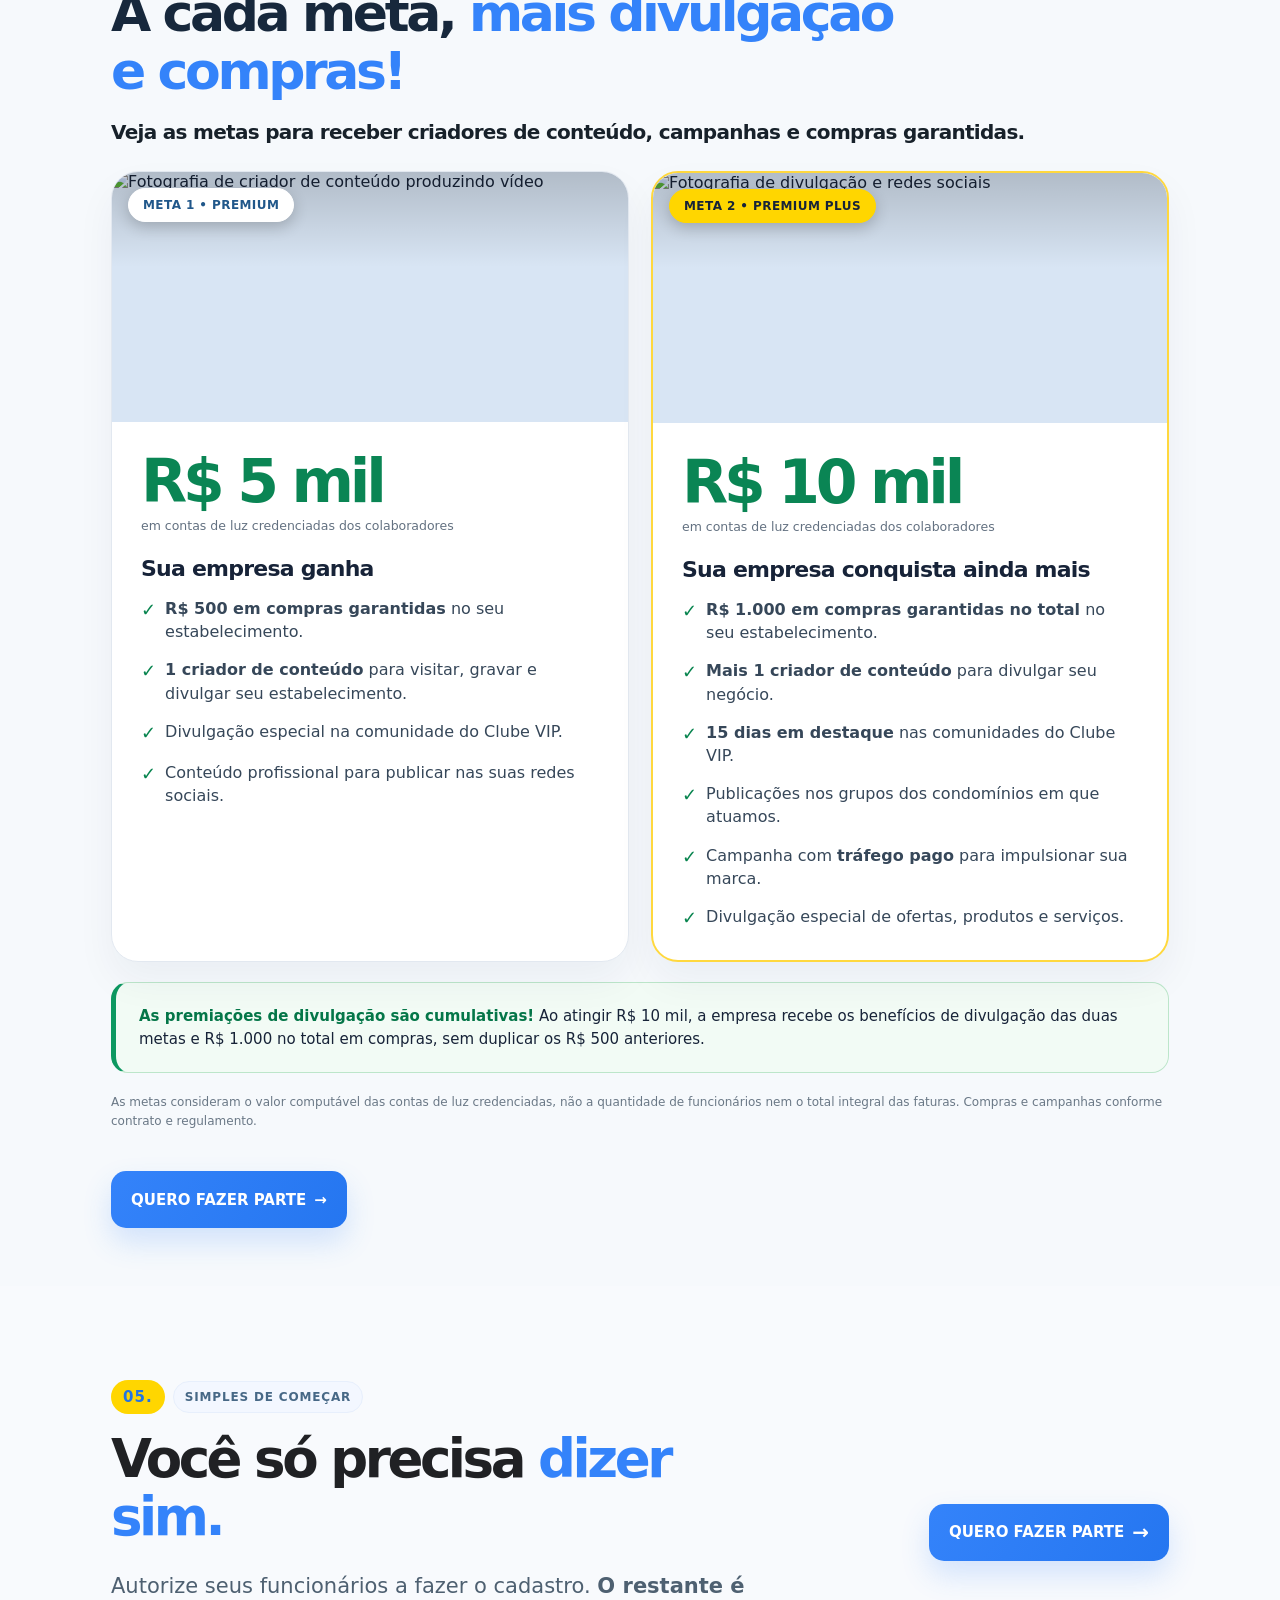
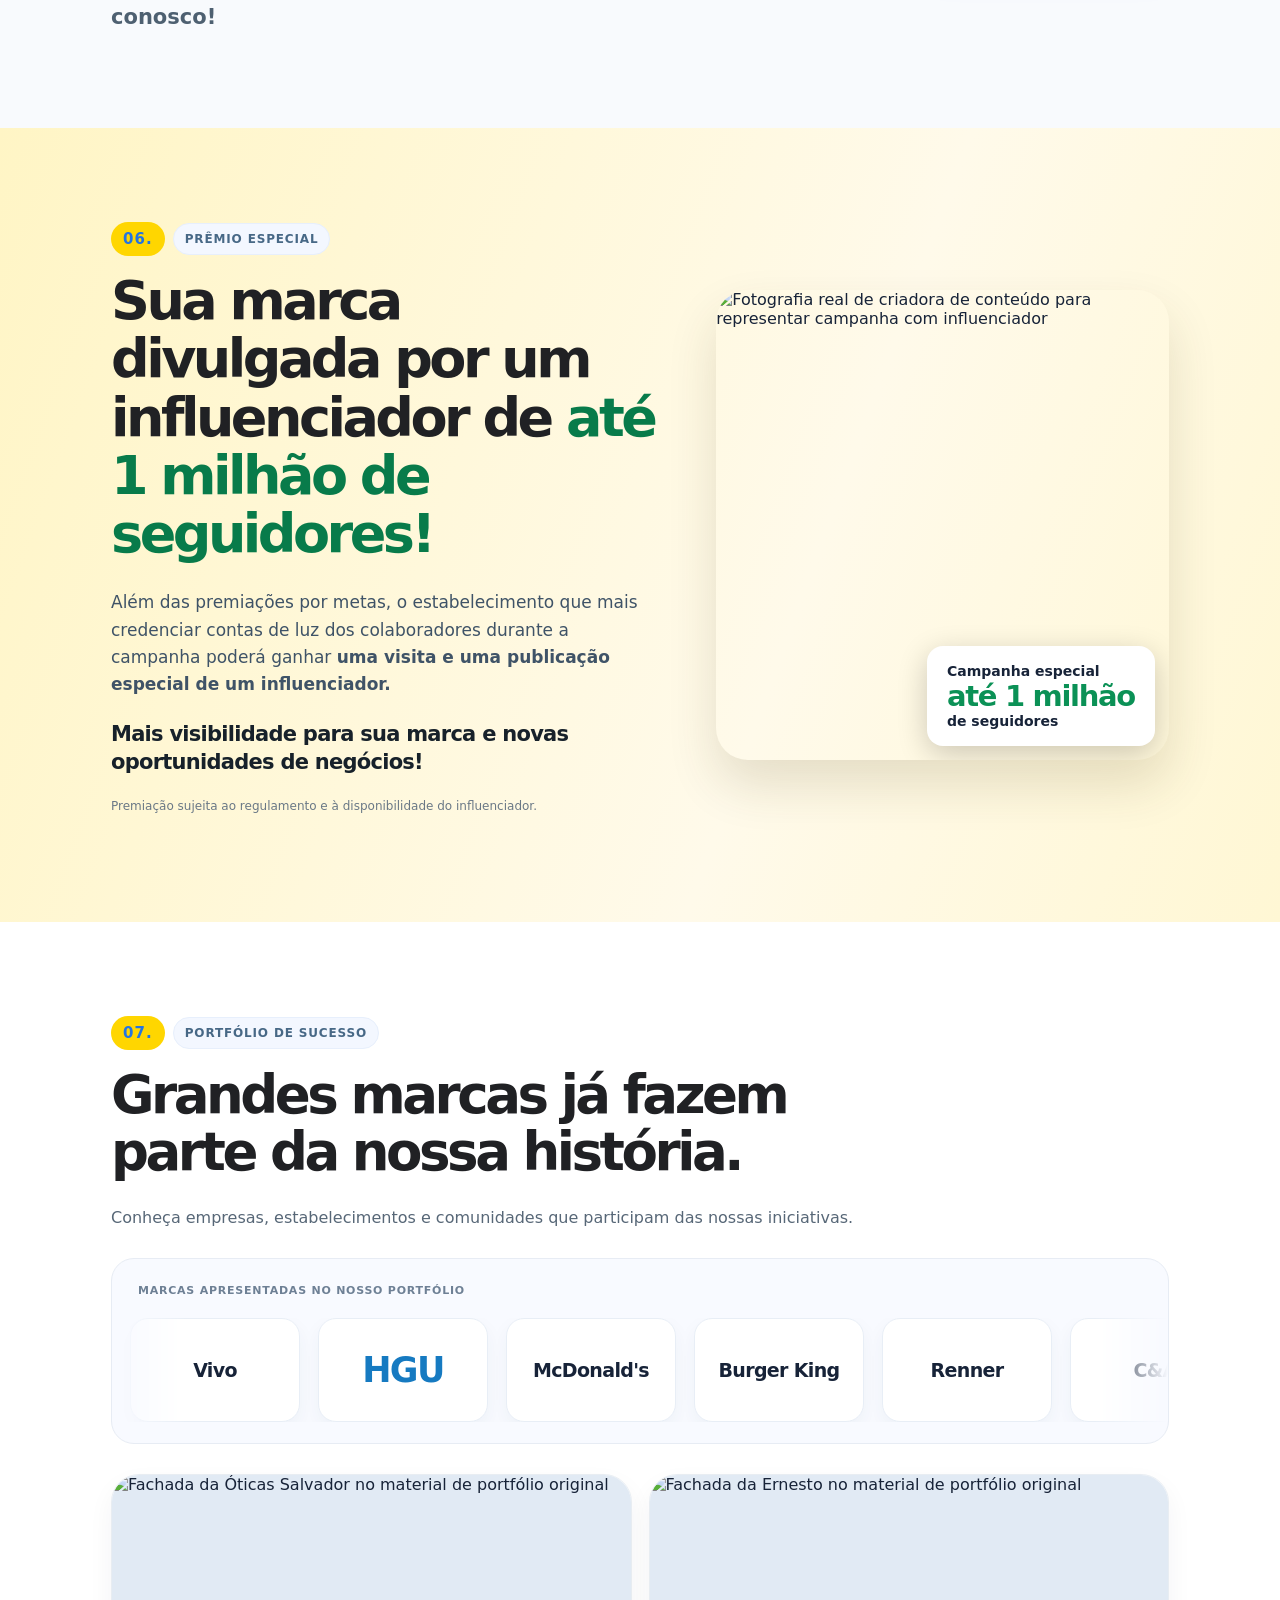
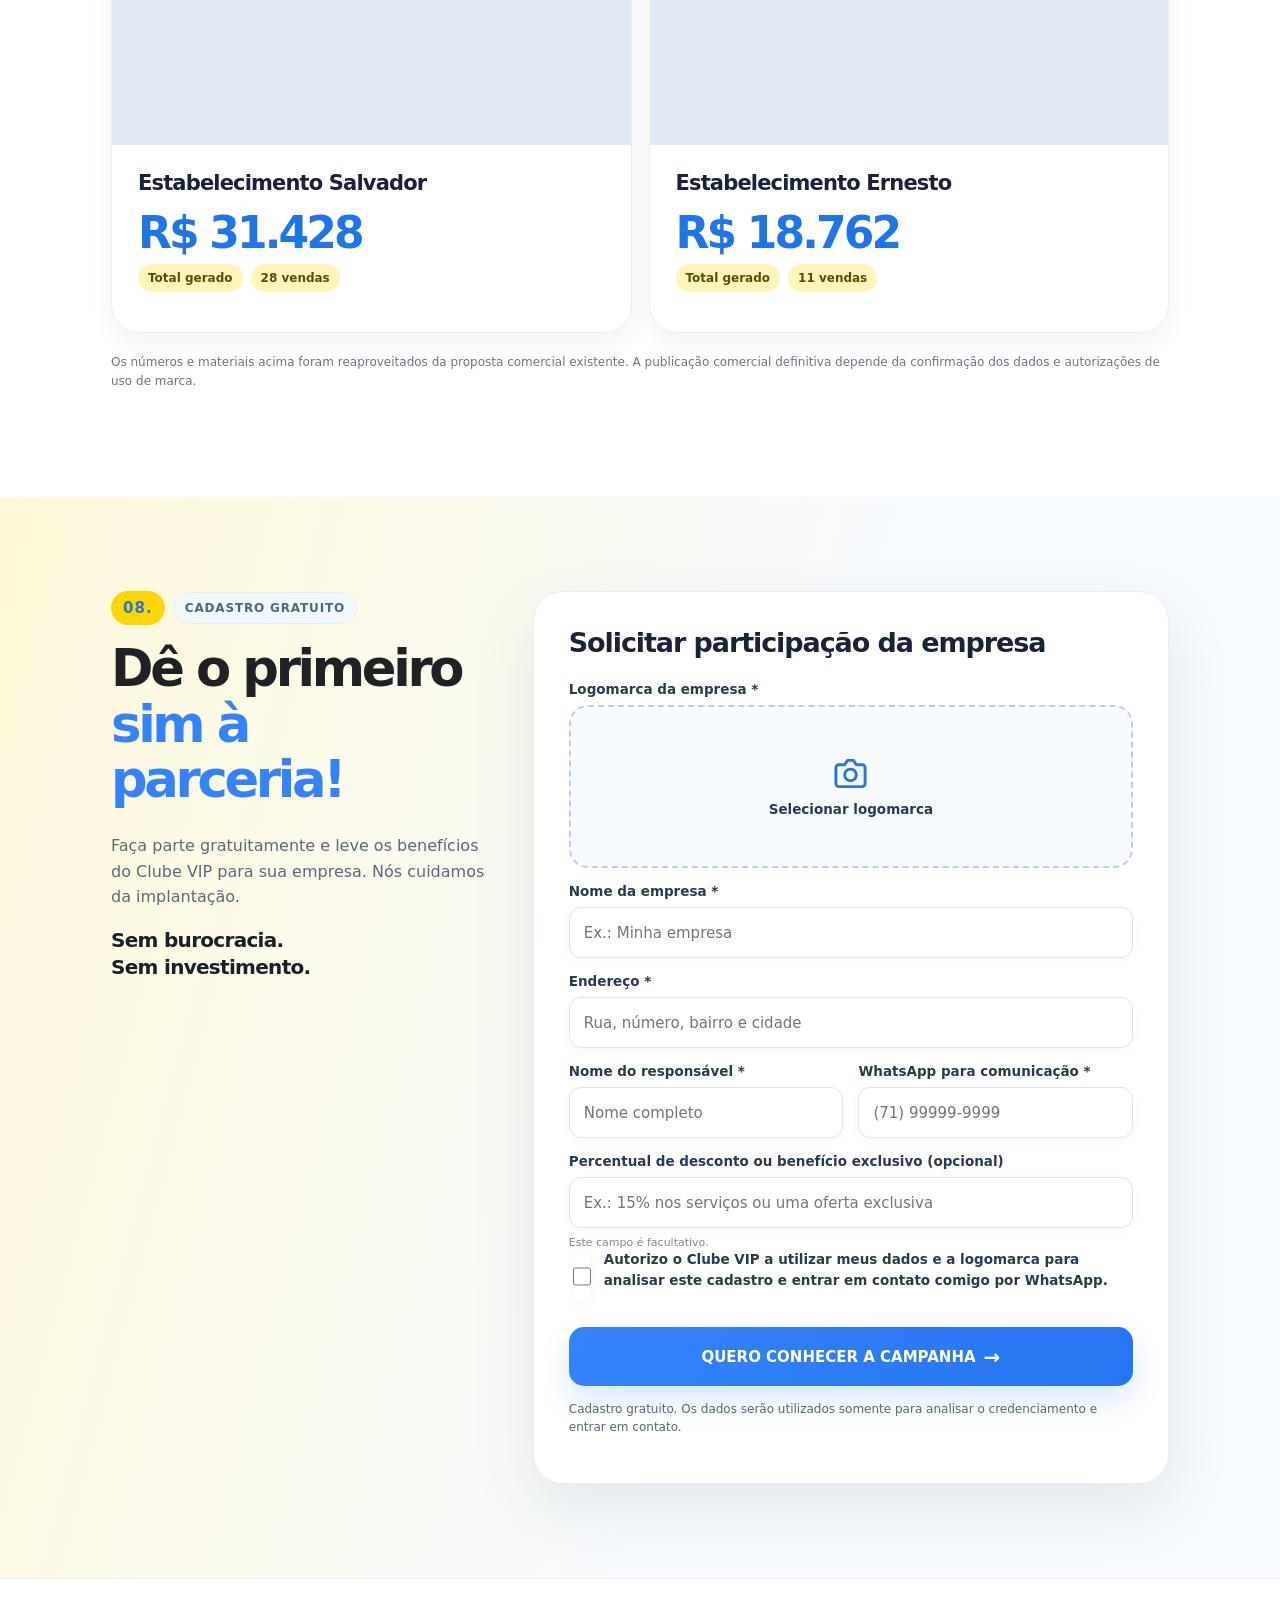
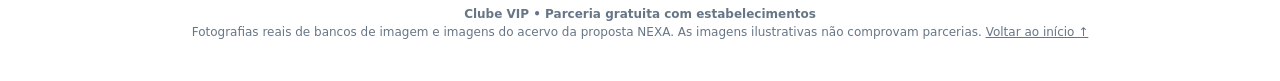
==== commit 44322716: "Organizar LP empresarial por benefício com audiência e cupons dentro das seções e logo Coelba e cont" ====
--- a/previews/empresas-compras-20261024/index.html
+++ b/previews/empresas-compras-20261024/index.html
@@ -1062,6 +1062,41 @@
 @media(max-width:760px){.company-benefit-card{padding:20px!important;gap:15px!important;align-items:start!important}.company-benefit-card .benefit-photo{width:91px!important;height:91px!important;flex:0 0 91px!important;border-radius:16px!important}.company-benefit-card h3{font-size:23px!important;line-height:1.2!important}.company-benefit-card p{font-size:16.5px!important;line-height:1.58!important}.cb-count{font-size:12px!important}.cb-energy .deal-summary.energy-offer{grid-template-columns:1fr!important;gap:16px!important}.cb-energy-provider{font-size:14px}.cb-example{display:flex;flex-direction:column}.cb-example span{font-size:15px!important}.simple-approval{flex-direction:column;align-items:stretch}.simple-approval .button{width:100%}}
 @media(max-width:520px){html[data-versao="1"] .hv1-intro h1{font-size:clamp(39px,10vw,47px)!important}.company-benefits h2,.campaign-targets h2,.showcase h2,.employee-benefits h2{font-size:clamp(31px,8vw,39px)!important}.company-benefit-card{display:block!important;padding:23px 20px!important}.company-benefit-card .benefit-photo{width:100%!important;height:147px!important;max-width:none!important;margin-bottom:15px!important;flex:none!important}.company-benefit-card h3{font-size:25px!important}.company-benefit-card p{font-size:17px!important}.cb-energy .deal-summary.energy-offer{padding:18px 17px!important}.cb-energy .deal-summary.energy-offer .percentage{font-size:55px!important}.profile-images figcaption{font-size:15px!important}.target-content li{font-size:16px!important}}
 
+
+/* Benefícios comerciais v3 — encaixe dos materiais originais na jornada 1→2→3 */
+.company-benefit-grid{display:flex!important;flex-direction:column!important;gap:24px!important}
+.cb-audience{background:#f8fafc; padding:28px 22px; border:1px solid #e7eef5; border-radius:26px; margin:0; box-shadow:0 7px 19px #112d490a}
+.cb-audience .shell{width:100%!important;max-width:100%!important;padding:0!important}
+.cb-audience .profile-head{gap:22px;margin:0 0 12px}
+.cb-audience .profile-head h2{font-size:clamp(28px,3.1vw,40px)!important;margin:0 0 12px!important;line-height:1.13}
+.cb-audience .count-hero{white-space:normal}
+.cb-audience .description{font-size:clamp(17px,1.8vw,20px)!important;line-height:1.55!important}
+.cb-audience .profile-images{margin-top:20px!important}
+.cb-audience .profile-images figure{min-width:0}
+.cb-energy .cb-utility-visual{display:grid;grid-template-columns:minmax(0,1fr) minmax(0,1fr);align-items:center;gap:18px;margin:21px 0}
+.cb-utility-logo,.cb-utility-bill{background:#fff;min-width:0;min-height:162px;border:1px solid #d8e8df;border-radius:18px;padding:20px;display:flex;flex-direction:column;align-items:center;justify-content:center;gap:9px}
+.cb-utility-logo img{max-width:260px;width:100%;height:auto;max-height:112px;object-fit:contain}
+.cb-utility-logo span{font-size:13px;text-align:center;color:#5b746c;font-weight:650}
+.cb-utility-bill{align-items:stretch;gap:12px}
+.cb-bill-head{display:flex;align-items:center;justify-content:space-between;font-size:12px;gap:12px;color:#175e3d;font-weight:850}
+.cb-bill-head span:last-child{font-size:10px;color:#72827a;font-weight:500}
+.cb-bill-lines{display:grid;gap:6px}
+.cb-bill-lines i{display:block;height:5px;border-radius:99px;background:#dce8e2}
+.cb-bill-lines i:nth-child(2){width:65%}.cb-bill-lines i:nth-child(3){width:83%}
+.cb-bill-row{display:flex;justify-content:space-between;gap:12px;font-size:14px;color:#405d4e}
+.cb-bill-row span{font-size:12px;color:#697d71}
+.cb-bill-reduction{background:#d8f6e5;border-radius:9px;padding:10px;font-size:14px;color:#067c45;text-align:center}
+.cb-bill-reduction b{font-size:23px}
+.cb-employee-vouchers{padding:24px 0 0}
+.cb-coupon-promise{display:flex;align-items:center;gap:16px;border:2px solid #f2dc77;border-radius:19px;background:#fff9d8;padding:18px 21px;margin:0 0 23px}
+.cb-coupon-time{flex:0 0 auto;background:#ffd600;color:#172739;border-radius:12px;padding:15px 11px;font-size:26px;font-weight:900}
+.cb-coupon-promise h4{font-size:clamp(20px,2.4vw,27px);line-height:1.2;letter-spacing:-.03em;margin:0 0 8px}
+.cb-coupon-promise p{font-size:clamp(15px,1.6vw,18px)!important;line-height:1.45!important;margin:0}
+.cb-employee-vouchers .vip-gift-board{margin-top:0}
+.cb-employee-vouchers .gift-board-heading h4{font-size:clamp(22px,2.8vw,32px)}
+.cb-employee-vouchers .camarote-board{margin-top:22px}
+@media(max-width:720px){.cb-audience{padding:20px 15px}.cb-audience .profile-head{display:flex;flex-direction:column;align-items:flex-start!important}.cb-audience .profile-images{grid-template-columns:repeat(2,minmax(0,1fr))}.cb-energy .cb-utility-visual{grid-template-columns:1fr}.cb-utility-logo,.cb-utility-bill{min-height:120px}.cb-coupon-promise{align-items:flex-start;padding:16px 14px;gap:12px}.cb-coupon-time{font-size:22px;padding:10px 8px}.cb-employee-vouchers{padding-top:18px}}
+
 </style>
 </head>
 <body>
@@ -1092,6 +1127,7 @@
  </div>
 </section>
 
+
 <section class="hero" aria-labelledby="main-title"><div class="shell hero-grid">
  <div class="hero-copy">
   <span class="eyebrow">PARCERIA GRATUITA PARA ESTABELECIMENTOS</span>
@@ -1108,6 +1144,7 @@
 </div><div class="shell v2-perks"><div><b>↗</b><span>Mais clientes reais</span></div><div><b>▥</b><span>Mais movimento</span></div><div><b>✦</b><span>Ações e campanhas exclusivas</span></div></div></section>
 
 
+
 <section class="section company-benefits" id="empresa" aria-labelledby="h-empresa"><div class="shell">
 <div class="section-kicker"><span class="stepnum">01.</span><span>3 BENEFÍCIOS PARA SUA EMPRESA</span></div>
 <div class="company-benefits-heading"><div><h2 id="h-empresa">Sua empresa ganha <span class="strong-blue">de 3 formas.</span></h2></div><span class="company-pill"><span aria-hidden="true">✓</span> 100% gratuito • Sem investimento</span></div>
@@ -1116,46 +1153,7 @@
 <div class="benefit-photo"><img src="https://images.pexels.com/photos/12432697/pexels-photo-12432697.jpeg?auto=compress&amp;cs=tinysrgb&amp;w=500&amp;q=85" alt="Criadora de conteúdo divulgando uma marca" loading="lazy"></div>
 <div class="cb-copy"><span class="cb-count">BENEFÍCIO 1</span><h3>Divulgação, criadores de conteúdo e mais vendas</h3><p>Seu negócio entra para o <b>Clube VIP</b>, com acesso a campanhas, influenciadores e divulgação para nossa comunidade de <b>mais de 30 mil pessoas</b>. Mais alcance para conquistar clientes.</p></div>
 </article>
-<article class="company-benefit-card cb-energy"><div class="cb-copy"><span class="cb-count">BENEFÍCIO 2</span><h3>Economia para os funcionários</h3><div class="deal-summary energy-offer">
-  <div><h3>Ofereça aos seus colaboradores a oportunidade de economizar na conta de luz, <em>gratuitamente.</em></h3></div>
-  <div class="deal-savings"><span class="percentage">até 30%</span><b>de economia na conta de luz</b></div>
- </div>
-<div class="cb-energy-provider"><span aria-hidden="true" class="provider-dot">●</span><span>Para clientes atendidos pela <strong>Neoenergia Coelba</strong>, por meio da parceria comercial do Grupo Lobo com a BCM.</span></div></div>
-</article>
-<article class="company-benefit-card cb-purchase">
-<div class="benefit-photo"><img src="https://images.pexels.com/photos/8422732/pexels-photo-8422732.jpeg?auto=compress&amp;cs=tinysrgb&amp;w=500&amp;q=85" alt="Compra e pagamento em estabelecimento comercial" loading="lazy"></div>
-<div class="cb-copy"><span class="cb-count">BENEFÍCIO 3</span><h3>Compras garantidas no seu negócio!</h3><p><b>A cada R$ 10 mil em contas de luz credenciadas pelos funcionários, garantimos R$ 1 mil em compras no seu estabelecimento.</b> Mais resultados na campanha, mais encomendas e compras para sua empresa, conforme contrato.</p>
-<div class="cb-example"><span>R$ 5 mil em contas <b>→ R$ 500 em compras</b></span><span>R$ 10 mil em contas <b>→ R$ 1.000 em compras</b></span><span>R$ 20 mil em contas <b>→ R$ 2.000 em compras</b></span></div></div>
-</article></div>
-<p class="fine">Compras únicas por novos credenciamentos, calculadas sobre o valor computável das contas, não sobre o valor integral da fatura. Realizadas após o recebimento da comissão correspondente, conforme contrato. Economia sujeita às condições da proposta.</p>
-</div></section>
-<section class="section campaign-targets" id="metas" aria-labelledby="h-metas"><div class="shell">
-<div class="section-kicker"><span class="stepnum">02.</span><span>PREMIAÇÕES POR RESULTADOS</span></div>
-<h2 id="h-metas">A cada meta, <span class="strong-blue">mais divulgação e compras!</span></h2>
-<p class="punch">Veja as metas para receber <b>criadores de conteúdo, campanhas e compras garantidas.</b></p>
- 
- <div class="target-grid">
-  <article class="target-card">
-   <div class="target-pic"><img src="https://images.pexels.com/photos/15119167/pexels-photo-15119167.jpeg?auto=compress&cs=tinysrgb&w=1800" alt="Fotografia de criador de conteúdo produzindo vídeo" loading="lazy"><span class="target-top">META 1 • PREMIUM</span></div>
-   <div class="target-content"><div class="value">R$ 5 mil</div><div class="unit">em contas de luz credenciadas dos colaboradores</div><h3>Sua empresa ganha</h3>
-    <ul><li><span><b>R$ 500 em compras garantidas</b> no seu estabelecimento.</span></li><li><span><b>1 criador de conteúdo</b> para visitar, gravar e divulgar seu estabelecimento.</span></li><li><span>Divulgação especial na comunidade do Clube VIP.</span></li><li><span>Conteúdo profissional para publicar nas suas redes sociais.</span></li></ul>
-   </div>
-  </article>
-  <article class="target-card premium">
-   <div class="target-pic"><img src="https://images.pexels.com/photos/9809838/pexels-photo-9809838.jpeg?auto=compress&cs=tinysrgb&w=1800" alt="Fotografia de divulgação e redes sociais" loading="lazy"><span class="target-top">META 2 • PREMIUM PLUS</span></div>
-   <div class="target-content"><div class="value">R$ 10 mil</div><div class="unit">em contas de luz credenciadas dos colaboradores</div><h3>Sua empresa conquista ainda mais</h3>
-    <ul><li><span><b>R$ 1.000 em compras garantidas no total</b> no seu estabelecimento.</span></li><li><span><b>Mais 1 criador de conteúdo</b> para divulgar seu negócio.</span></li><li><span><b>15 dias em destaque</b> nas comunidades do Clube VIP.</span></li><li><span>Publicações nos grupos dos condomínios em que atuamos.</span></li><li><span>Campanha com <b>tráfego pago</b> para impulsionar sua marca.</span></li><li><span>Divulgação especial de ofertas, produtos e serviços.</span></li></ul>
-   </div>
-  </article>
- </div>
- <div class="accumulation"><b>As premiações de divulgação são cumulativas!</b> Ao atingir R$ 10 mil, a empresa recebe os benefícios de divulgação das duas metas e R$ 1.000 no total em compras, sem duplicar os R$ 500 anteriores.</div>
- <p class="fine">As metas consideram o valor computável das contas de luz credenciadas, não a quantidade de funcionários nem o total integral das faturas. Compras e campanhas conforme contrato e regulamento.</p>
-
-<a class="button target-cta" href="#cadastro">QUERO FAZER PARTE <span aria-hidden="true">→</span></a>
-</div></section>
-
-<section class="section soft showcase" id="assinantes" aria-labelledby="h-assinantes"><div class="shell">
- <div class="profile-head"><div><div class="section-kicker"><span class="stepnum">03.</span><span>COMUNIDADE CLUBE VIP</span></div><h2 id="h-assinantes">Quem são nossos <span class="strong-blue">assinantes?</span></h2></div>
+<div class="cb-audience showcase" id="assinantes"><div class="shell"><div class="profile-head"><div><div class="section-kicker"><span class="stepnum">03.</span><span>COMUNIDADE CLUBE VIP</span></div><h2 id="h-assinantes">Onde estão nossos <span class="strong-blue">assinantes?</span></h2></div>
  <div class="count-hero"><b>+30 mil</b><small>pessoas na nossa comunidade</small></div></div>
  <p class="description narrow-copy"><b>Condomínios:</b> Horto Florestal, Itaigara, Pituba e outros bairros de Salvador.<br><b>Nosso público:</b> funcionários da Petrobras, servidores públicos da Bahia e colaboradores de empresas parceiras.</p>
  <div class="profile-images">
@@ -1175,14 +1173,16 @@
    <figcaption>Servidores públicos da Bahia<span class="profile-label">Perfil de público</span></figcaption>
   </figure>
  </div>
-</div></section>
-
-
-<section class="section employee-benefits" id="beneficios" aria-labelledby="h-beneficios"><div class="shell">
-<div class="section-kicker"><span class="stepnum">04.</span><span>VANTAGENS DA CAMPANHA</span></div><h2 id="h-beneficios">Seus funcionários também ganham <span class="strong-blue">cupons e vantagens.</span></h2><p class="description">Vale-compras, vouchers e experiências especiais fazem parte das campanhas do Clube VIP.</p>
- 
-
- <div class="vip-gift-board" aria-label="Quadro ilustrativo de presentes do Clube VIP">
+</div></div>
+<article class="company-benefit-card cb-energy"><div class="cb-copy"><span class="cb-count">BENEFÍCIO 2</span><h3>Economia para os funcionários</h3><div class="deal-summary energy-offer">
+  <div><h3>Ofereça aos seus colaboradores a oportunidade de economizar na conta de luz, <em>gratuitamente.</em></h3></div>
+  <div class="deal-savings"><span class="percentage">até 30%</span><b>de economia na conta de luz</b></div>
+ </div>
+<div class="cb-utility-visual"><div class="cb-utility-logo"><img src="https://www.neoenergia.com/documents/107588/2776028/NEO%2BCB%2BHOR%2Bpositive%2Bcolour_white%2Bbackground.png/0af8e42e-7ec8-2b82-d48f-e65b8576a110?t=1713297159713&amp;version=1.0" alt="Identificação visual da Neoenergia Coelba, distribuidora de energia na Bahia" loading="lazy"><span>Distribuidora que atende o cliente</span></div>
+<div class="cb-utility-bill" aria-label="Exemplo ilustrativo de uma conta de energia"><div class="cb-bill-head"><span>▤ CONTA DE LUZ</span><span>Exemplo ilustrativo</span></div><div class="cb-bill-lines"><i></i><i></i><i></i></div><div class="cb-bill-row"><b>Conta mensal</b><span>Simule a sua economia</span></div><div class="cb-bill-reduction">Economia potencial de até <b>30%</b></div></div></div>
+<div class="cb-energy-provider"><span aria-hidden="true" class="provider-dot">●</span><span>Para clientes atendidos pela <strong>Neoenergia Coelba</strong>, por meio da parceria comercial do Grupo Lobo com a BCM.</span></div></div>
+</article>
+<div class="cb-employee-vouchers" id="beneficios"><div class="cb-coupon-promise"><span class="cb-coupon-time">24H</span><div><h4>Credenciou em até 24 horas? Ganha um cupom!</h4><p>Os funcionários participantes recebem um cupom da campanha após concluir o credenciamento dentro do prazo, conforme regulamento. Veja exemplos de benefícios abaixo.</p></div></div><div class="vip-gift-board" aria-label="Quadro ilustrativo de presentes do Clube VIP">
   <div class="gift-board-heading"><span class="gift-board-mark" aria-hidden="true">✦</span><div><span class="gift-kicker">CLUBE VIP · BENEFÍCIOS EM DESTAQUE</span><h4>Um quadro cheio de presentes.</h4><p>Vale-compras, vantagens e experiências que despertam o interesse da sua equipe.</p></div></div>
   <div class="gift-board-divider"><span>VALE-COMPRAS</span><span>REFERÊNCIAS DE CAMPANHAS</span></div>
   <div class="gift-cards">
@@ -1212,11 +1212,45 @@
  </div>
  <p class="voucher-note">Quadro ilustrativo de campanhas do Clube VIP. Benefícios, marcas e experiências não constituem promessa de prêmio nem confirmação de parceria. Resgate sujeito ao regulamento e à disponibilidade.</p>
 
+</div>
+<article class="company-benefit-card cb-purchase">
+<div class="benefit-photo"><img src="https://images.pexels.com/photos/8422732/pexels-photo-8422732.jpeg?auto=compress&amp;cs=tinysrgb&amp;w=500&amp;q=85" alt="Compra e pagamento em estabelecimento comercial" loading="lazy"></div>
+<div class="cb-copy"><span class="cb-count">BENEFÍCIO 3</span><h3>Compras garantidas no seu negócio!</h3><p><b>A cada R$ 10 mil em contas de luz credenciadas pelos funcionários, garantimos R$ 1 mil em compras no seu estabelecimento.</b> Mais resultados na campanha, mais encomendas e compras para sua empresa, conforme contrato.</p>
+<div class="cb-example"><span>R$ 5 mil em contas <b>→ R$ 500 em compras</b></span><span>R$ 10 mil em contas <b>→ R$ 1.000 em compras</b></span><span>R$ 20 mil em contas <b>→ R$ 2.000 em compras</b></span></div></div>
+</article></div>
+<p class="fine">Compras únicas por novos credenciamentos, calculadas sobre o valor computável das contas, não sobre o valor integral da fatura. Realizadas após o recebimento da comissão correspondente, conforme contrato. Economia sujeita às condições da proposta.</p>
 </div></section>
 
+<section class="section campaign-targets" id="metas" aria-labelledby="h-metas"><div class="shell">
+<div class="section-kicker"><span class="stepnum">02.</span><span>PREMIAÇÕES POR RESULTADOS</span></div>
+<h2 id="h-metas">A cada meta, <span class="strong-blue">mais divulgação e compras!</span></h2>
+<p class="punch">Veja as metas para receber <b>criadores de conteúdo, campanhas e compras garantidas.</b></p>
+ 
+ <div class="target-grid">
+  <article class="target-card">
+   <div class="target-pic"><img src="https://images.pexels.com/photos/15119167/pexels-photo-15119167.jpeg?auto=compress&cs=tinysrgb&w=1800" alt="Fotografia de criador de conteúdo produzindo vídeo" loading="lazy"><span class="target-top">META 1 • PREMIUM</span></div>
+   <div class="target-content"><div class="value">R$ 5 mil</div><div class="unit">em contas de luz credenciadas dos colaboradores</div><h3>Sua empresa ganha</h3>
+    <ul><li><span><b>R$ 500 em compras garantidas</b> no seu estabelecimento.</span></li><li><span><b>1 criador de conteúdo</b> para visitar, gravar e divulgar seu estabelecimento.</span></li><li><span>Divulgação especial na comunidade do Clube VIP.</span></li><li><span>Conteúdo profissional para publicar nas suas redes sociais.</span></li></ul>
+   </div>
+  </article>
+  <article class="target-card premium">
+   <div class="target-pic"><img src="https://images.pexels.com/photos/9809838/pexels-photo-9809838.jpeg?auto=compress&cs=tinysrgb&w=1800" alt="Fotografia de divulgação e redes sociais" loading="lazy"><span class="target-top">META 2 • PREMIUM PLUS</span></div>
+   <div class="target-content"><div class="value">R$ 10 mil</div><div class="unit">em contas de luz credenciadas dos colaboradores</div><h3>Sua empresa conquista ainda mais</h3>
+    <ul><li><span><b>R$ 1.000 em compras garantidas no total</b> no seu estabelecimento.</span></li><li><span><b>Mais 1 criador de conteúdo</b> para divulgar seu negócio.</span></li><li><span><b>15 dias em destaque</b> nas comunidades do Clube VIP.</span></li><li><span>Publicações nos grupos dos condomínios em que atuamos.</span></li><li><span>Campanha com <b>tráfego pago</b> para impulsionar sua marca.</span></li><li><span>Divulgação especial de ofertas, produtos e serviços.</span></li></ul>
+   </div>
+  </article>
+ </div>
+ <div class="accumulation"><b>As premiações de divulgação são cumulativas!</b> Ao atingir R$ 10 mil, a empresa recebe os benefícios de divulgação das duas metas e R$ 1.000 no total em compras, sem duplicar os R$ 500 anteriores.</div>
+ <p class="fine">As metas consideram o valor computável das contas de luz credenciadas, não a quantidade de funcionários nem o total integral das faturas. Compras e campanhas conforme contrato e regulamento.</p>
+
+<a class="button target-cta" href="#cadastro">QUERO FAZER PARTE <span aria-hidden="true">→</span></a>
+</div></section>
+
+
 <section class="section soft process-section" id="contrapartida" aria-labelledby="h-contrapartida"><div class="shell"><div class="section-kicker"><span class="stepnum">05.</span><span>SIMPLES DE COMEÇAR</span></div>
-<div class="simple-approval"><div><h2 id="h-contrapartida">Você só precisa <span class="strong-blue">dizer sim.</span></h2><p>Autorize a apresentação aos seus funcionários. <b>O Grupo Lobo cuida de toda a implantação</b>, das propostas e do acompanhamento dos interessados.</p></div><a class="button" href="#cadastro">QUERO FAZER PARTE <span class="arrow">→</span></a></div>
+<div class="simple-approval"><div><h2 id="h-contrapartida">Você só precisa <span class="strong-blue">dizer sim.</span></h2><p>Autorize seus funcionários a fazer o cadastro. <b>O restante é conosco!</b></p></div><a class="button" href="#cadastro">QUERO FAZER PARTE <span class="arrow">→</span></a></div>
 </div></section>
+
 <section class="section winner prize-feature" id="premiacao" aria-labelledby="h-premiacao"><div class="shell winner-wrap">
  <div><div class="section-kicker"><span class="stepnum">06.</span><span>PRÊMIO ESPECIAL</span></div>
  <h2 id="h-premiacao">Sua marca divulgada por um influenciador de <b>até 1 milhão de seguidores!</b></h2>
@@ -1226,6 +1260,7 @@
  </div>
  <div class="winner-image"><img src="https://images.pexels.com/photos/8370744/pexels-photo-8370744.jpeg?auto=compress&cs=tinysrgb&w=1800" alt="Fotografia real de criadora de conteúdo para representar campanha com influenciador" loading="lazy"><div class="winner-sticker">Campanha especial <b>até 1 milhão</b> de seguidores</div></div>
 </div></section>
+
 
 
 <section class="section" id="portfolio" aria-labelledby="h-portfolio"><div class="shell">
@@ -1256,9 +1291,10 @@
 </div></section>
 
 
+
 <section class="section application signup-section" id="cadastro" aria-labelledby="h-cadastro"><div class="shell application-layout">
  <div class="application-copy"><div class="section-kicker"><span class="stepnum">08.</span><span>CADASTRO GRATUITO</span></div><h2 id="h-cadastro">Dê o primeiro <span class="strong-blue">sim à parceria!</span></h2>
-  <p>Autorize o contato para organizarmos uma apresentação online de 15 minutos para sua equipe. A participação é gratuita.</p><div class="punch" style="font-size:20px">Sem burocracia.<br>Sem investimento.</div>
+  <p>Faça parte gratuitamente e leve os benefícios do Clube VIP para sua empresa. Nós cuidamos da implantação.</p><div class="punch" style="font-size:20px">Sem burocracia.<br>Sem investimento.</div>
  </div>
  <div class="application-panel"><h3>Solicitar participação da empresa</h3>
   <form id="vip-form">
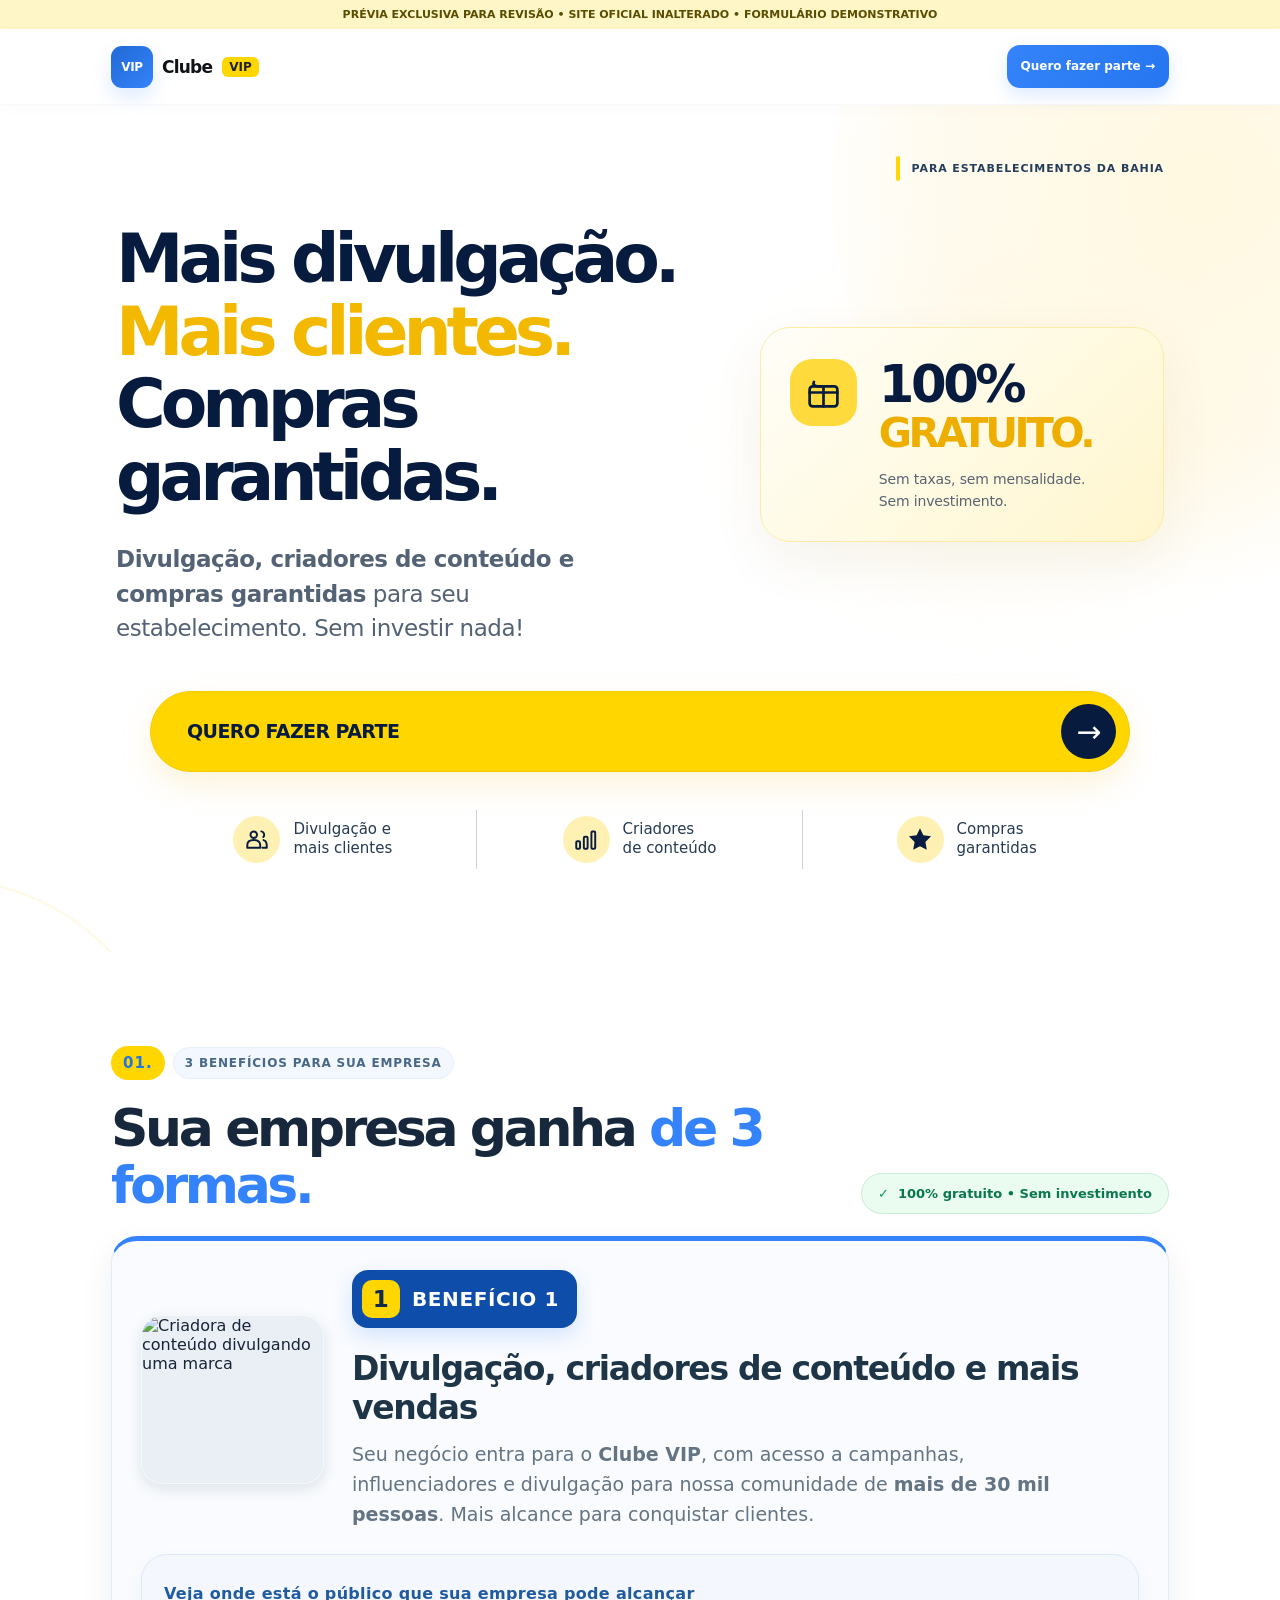
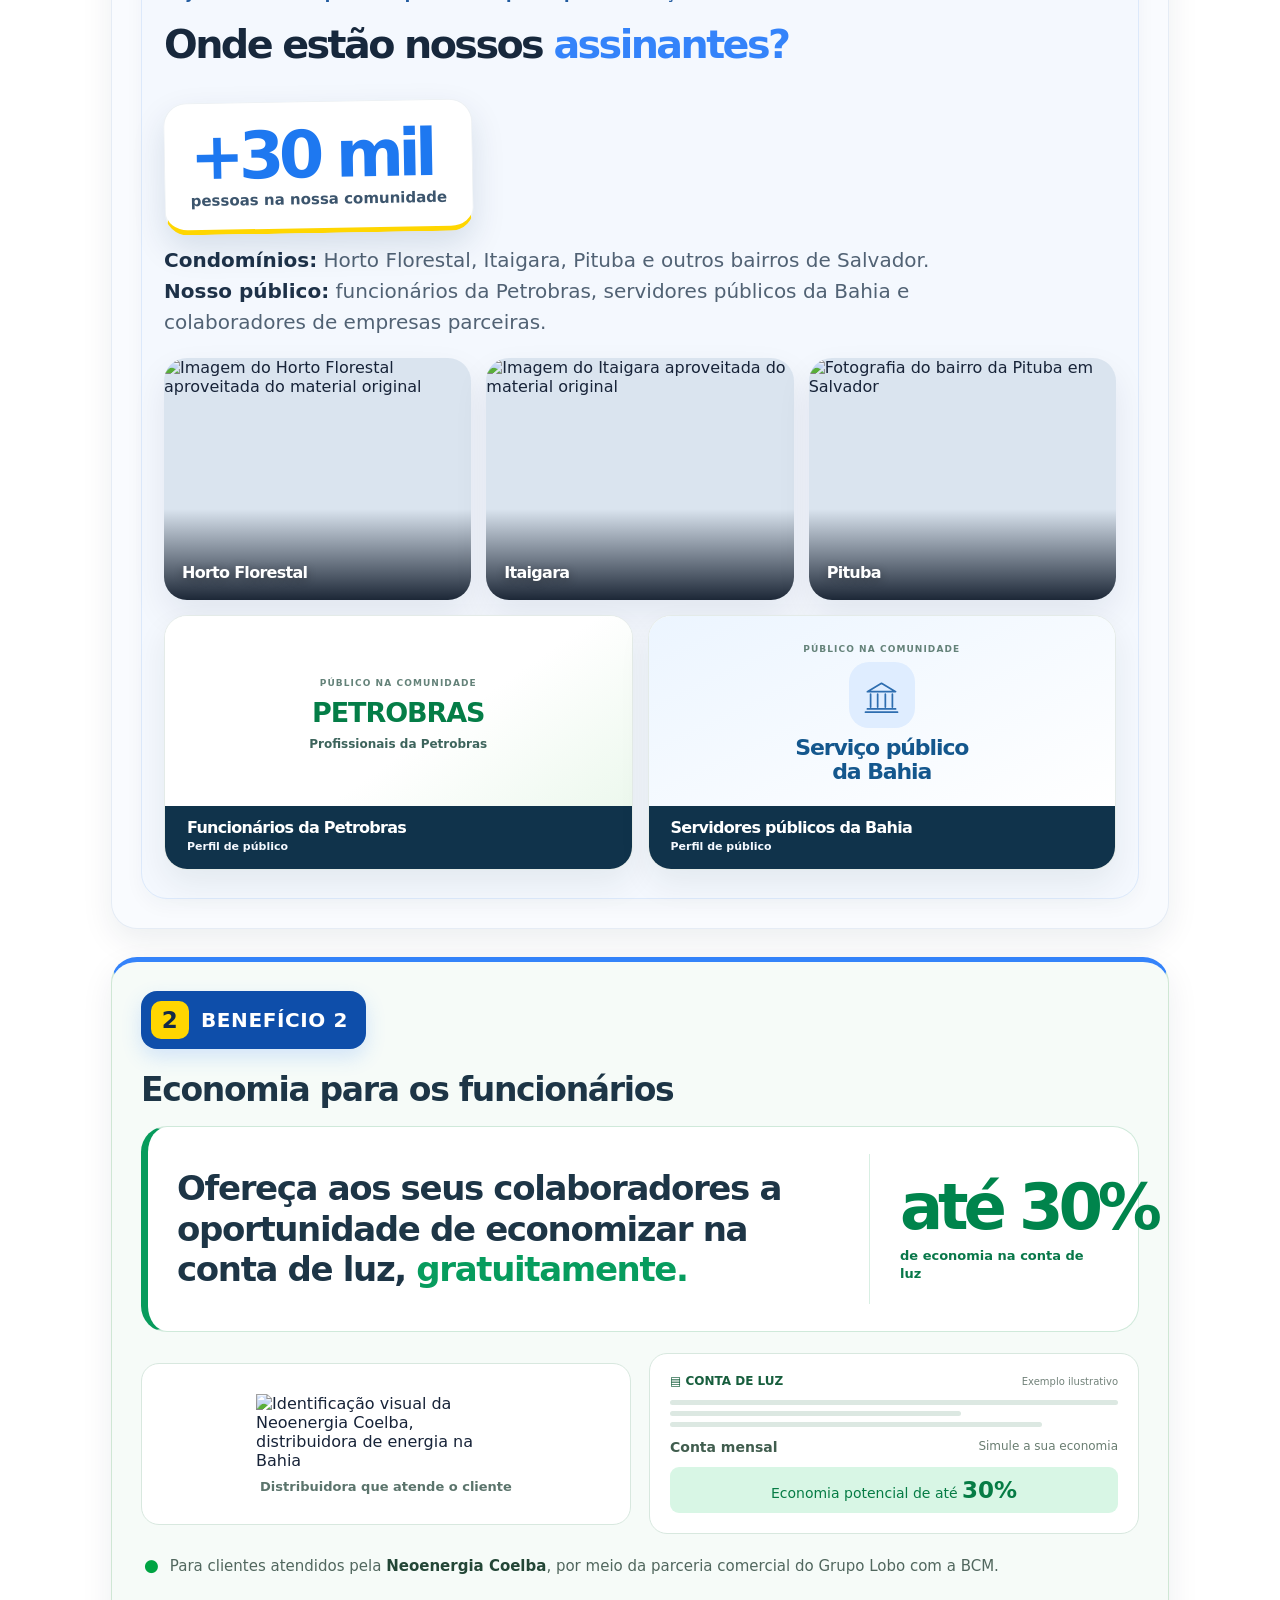
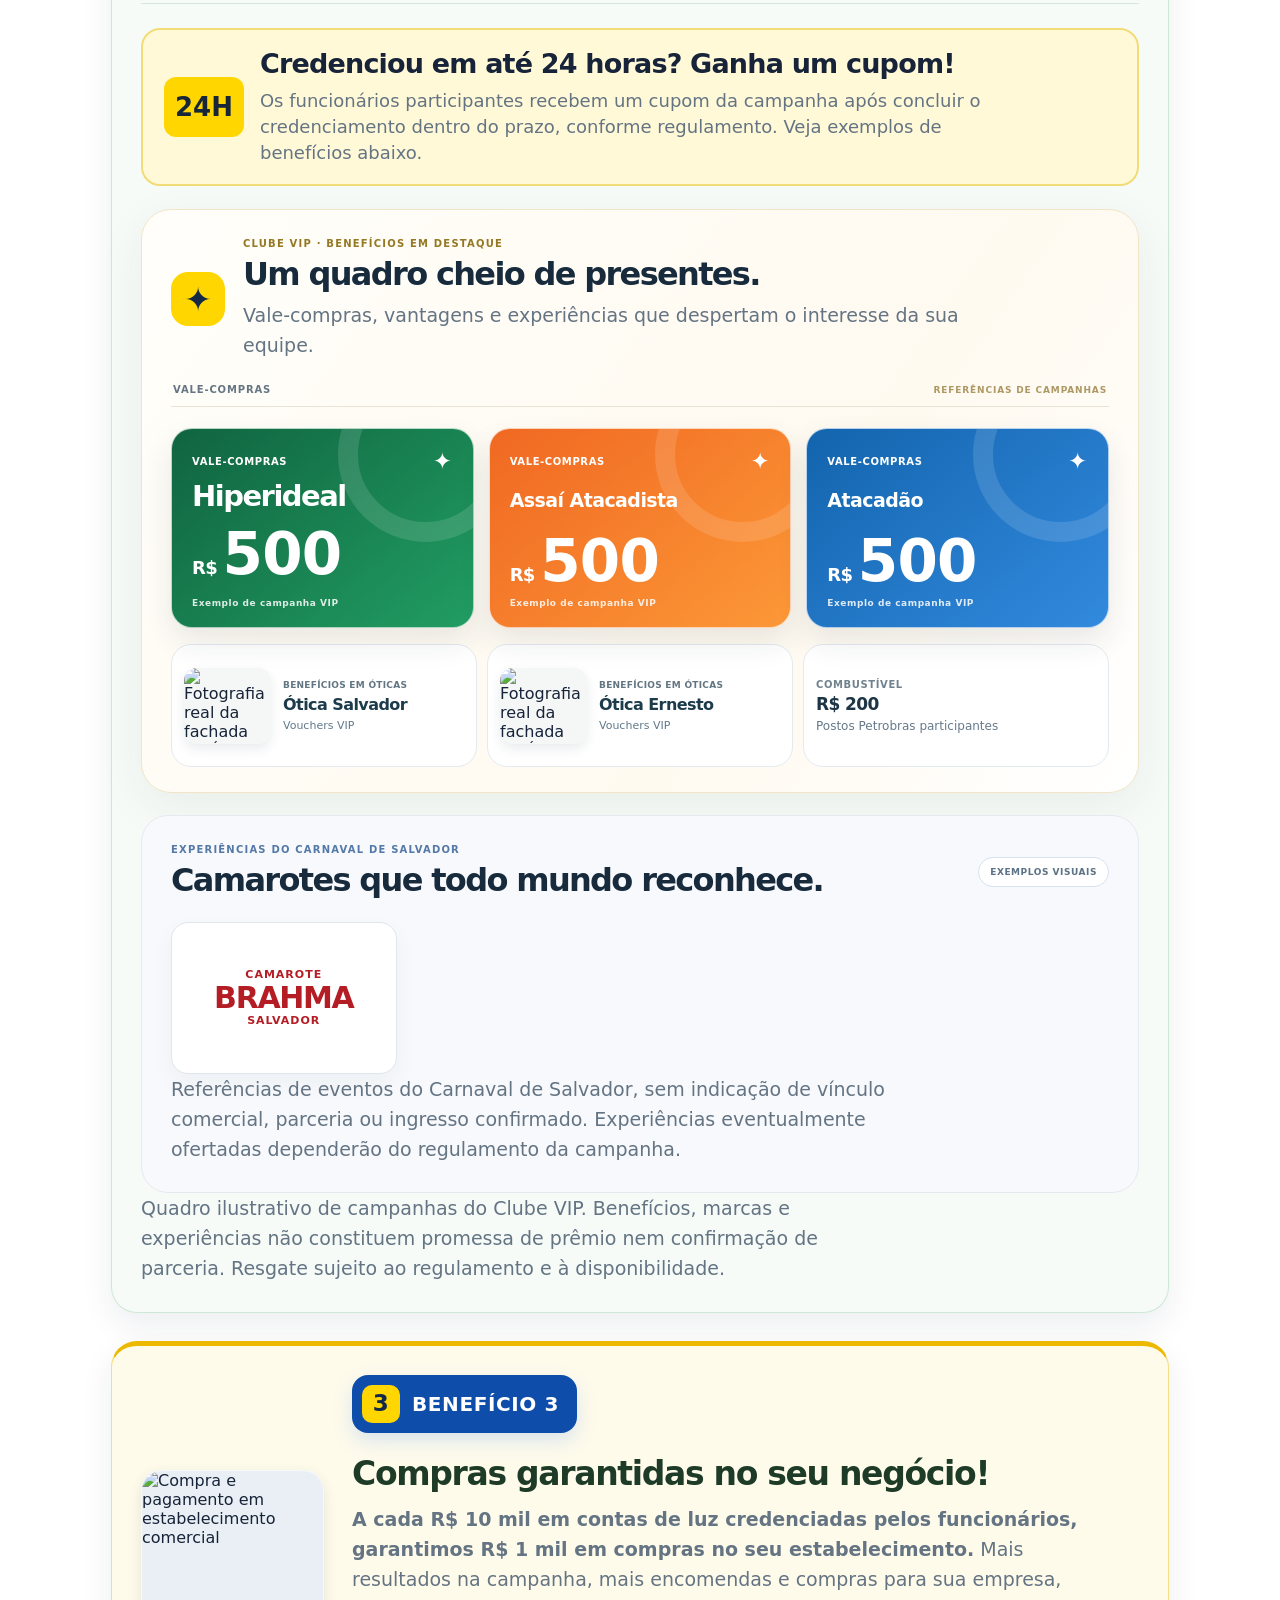
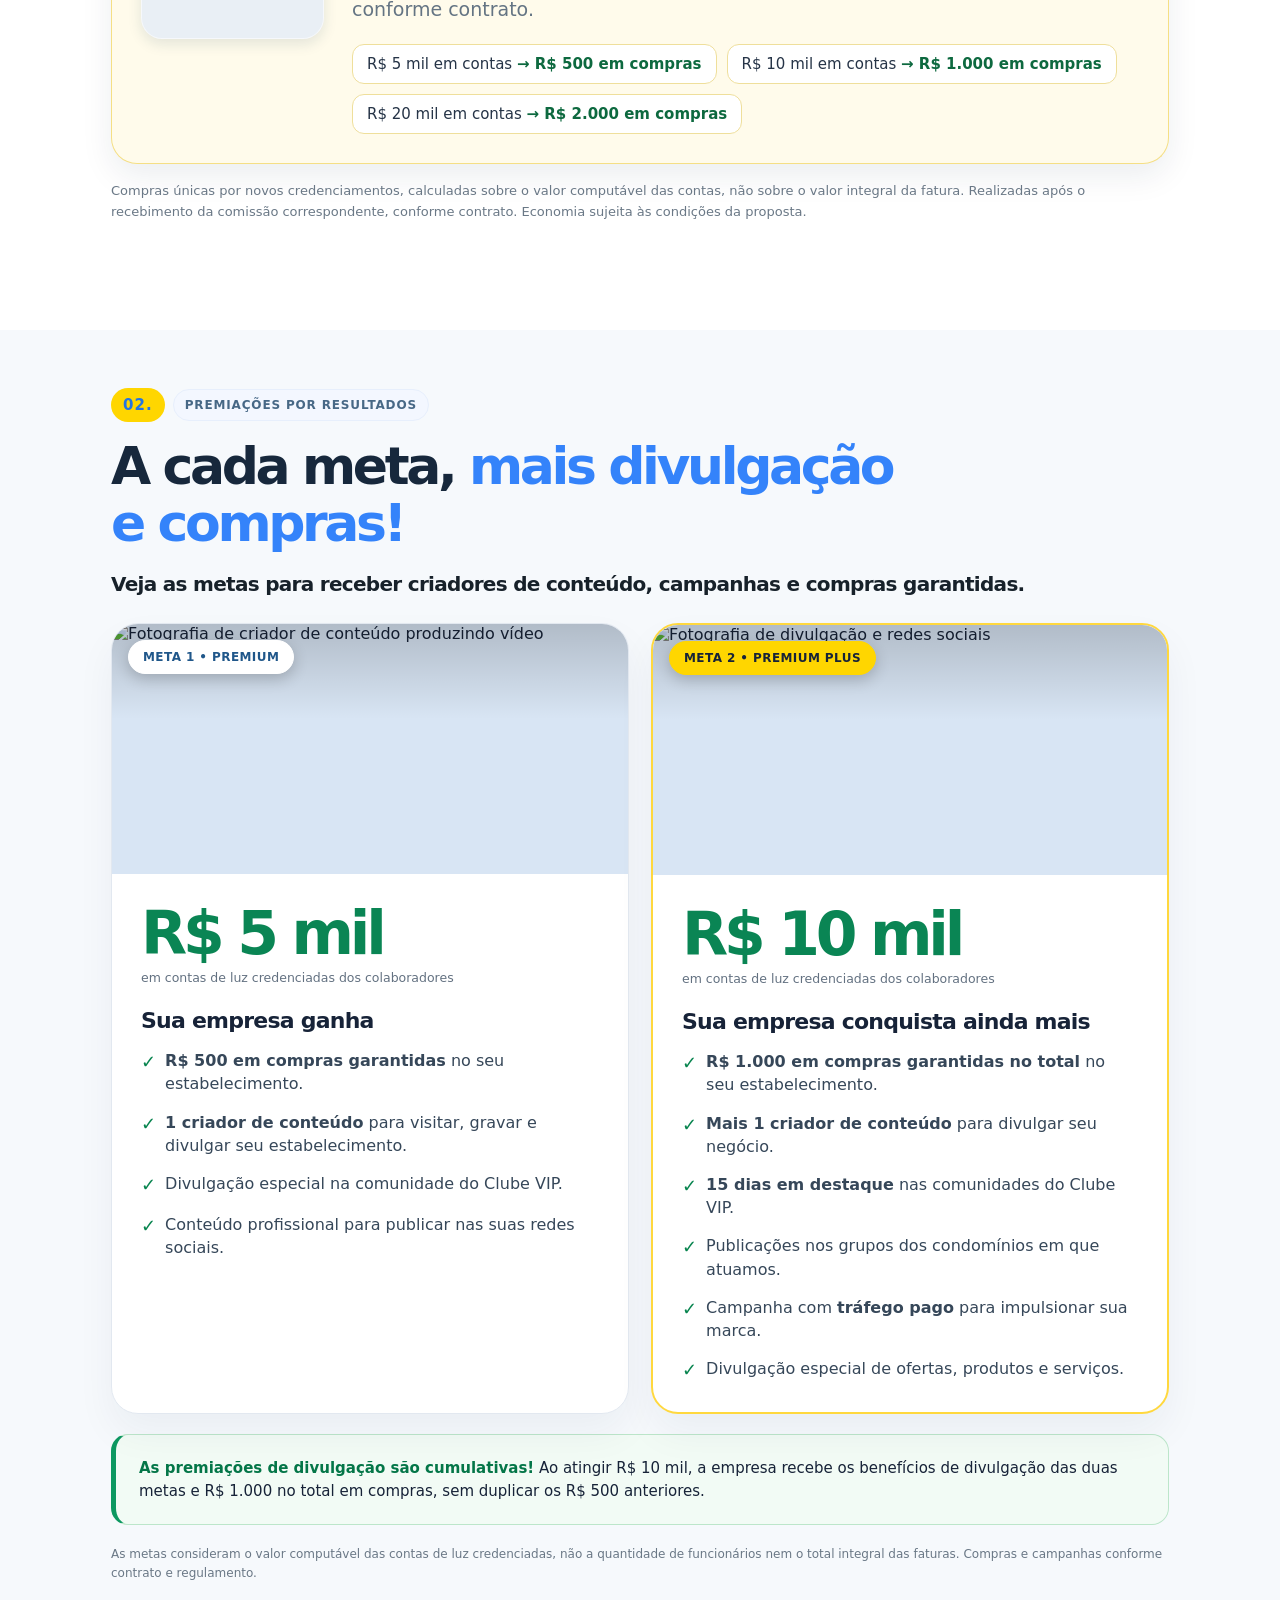
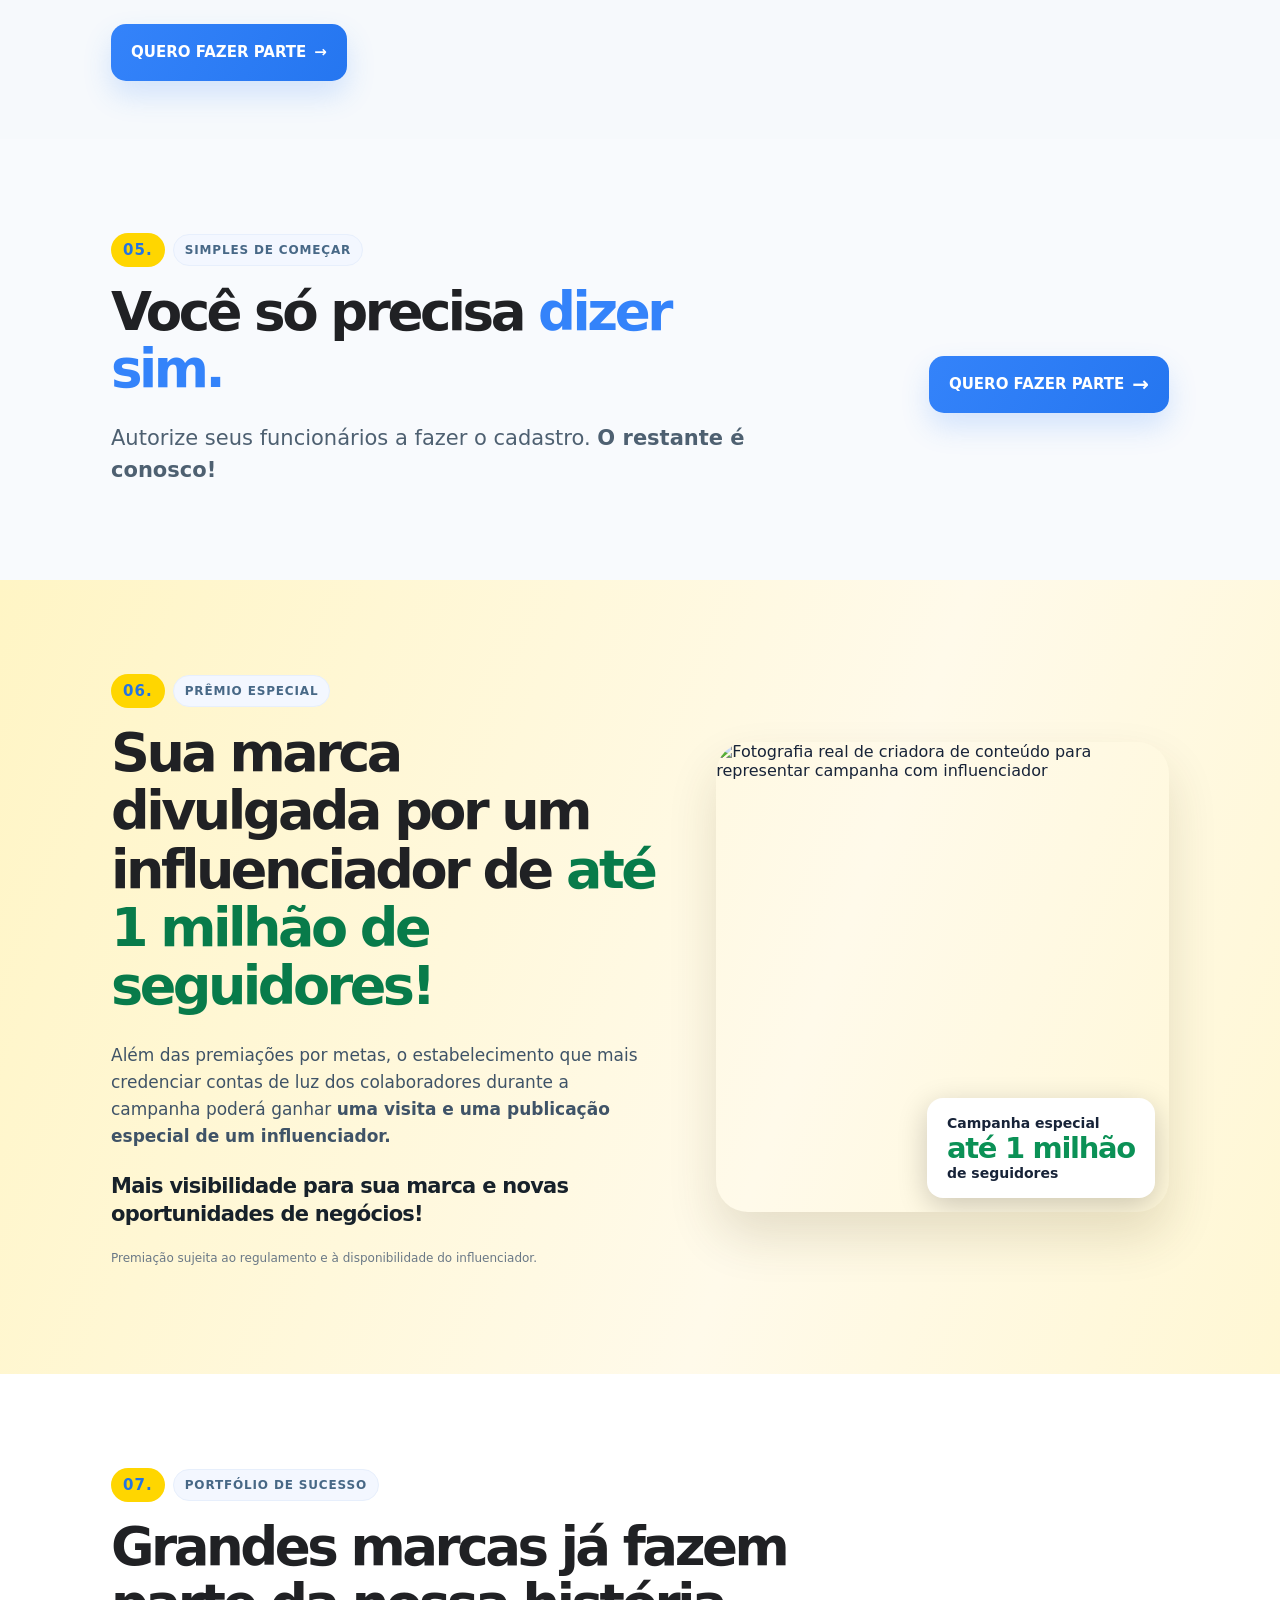
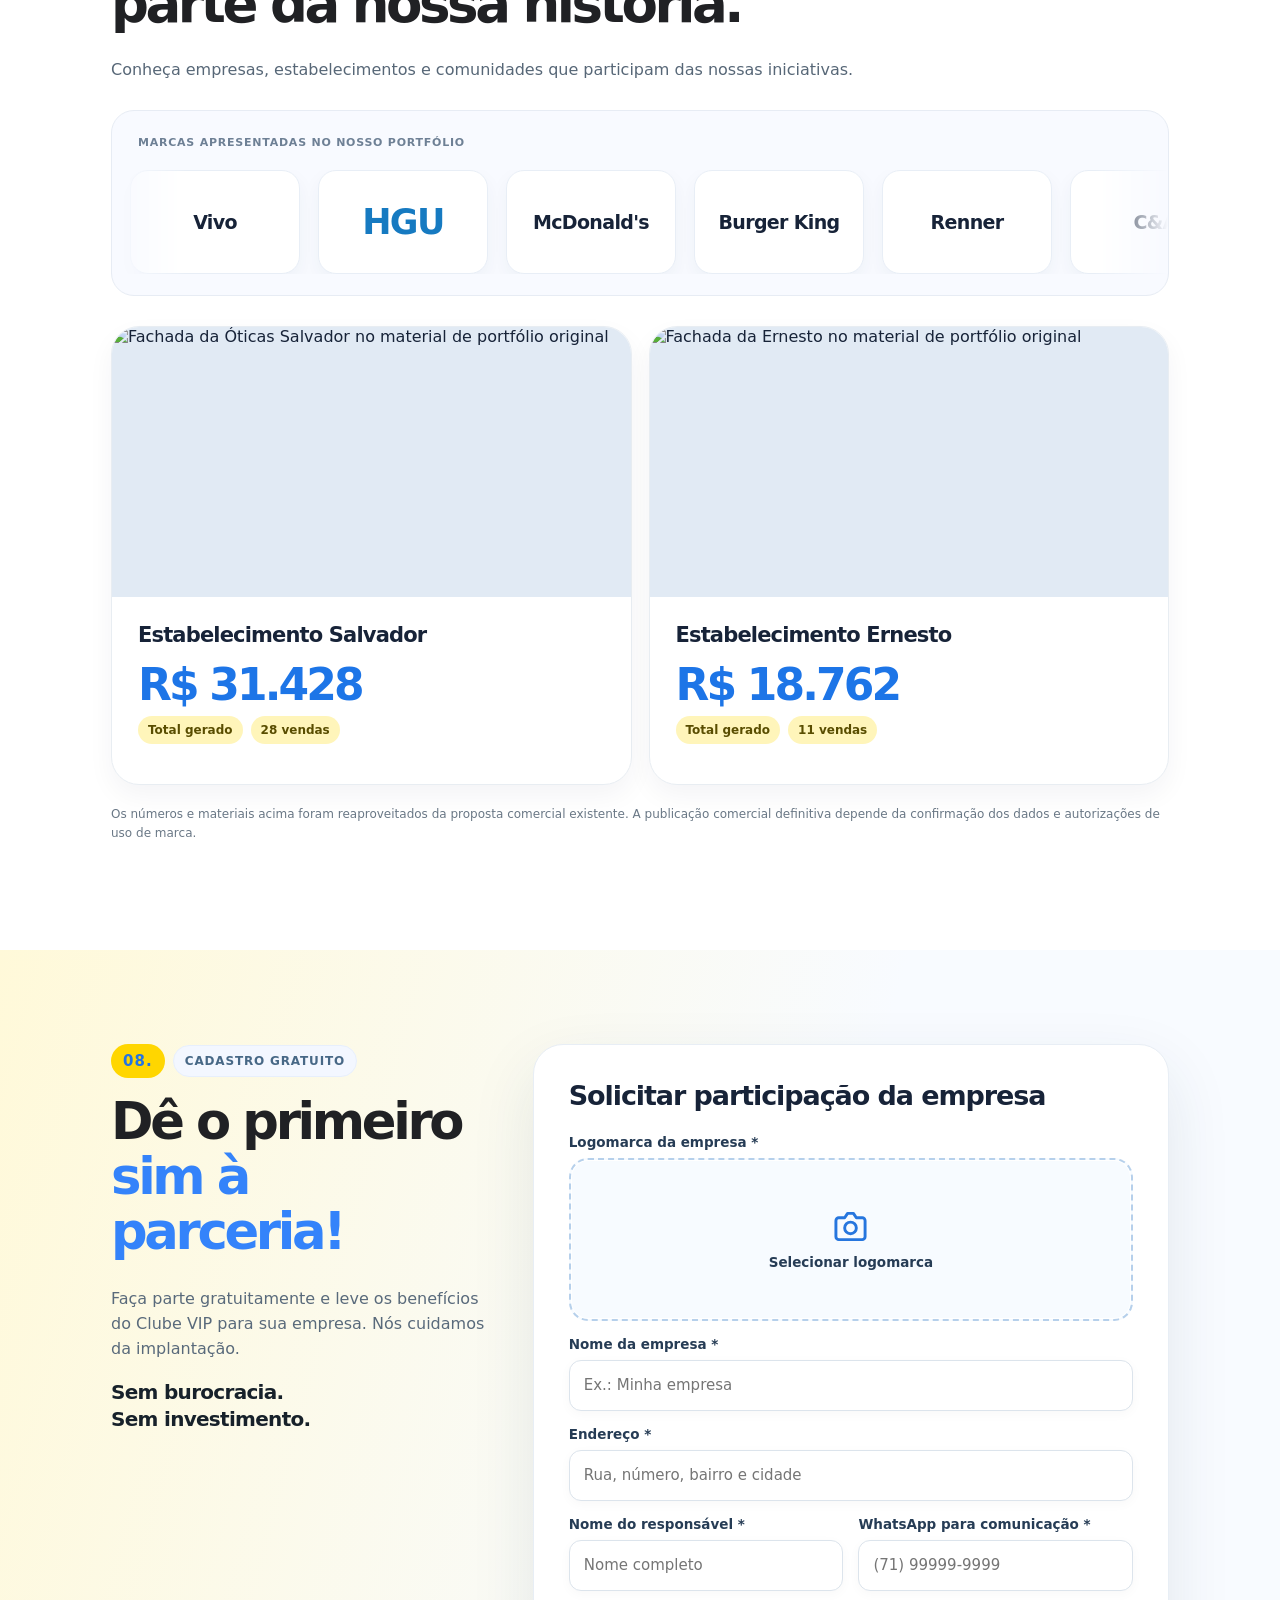
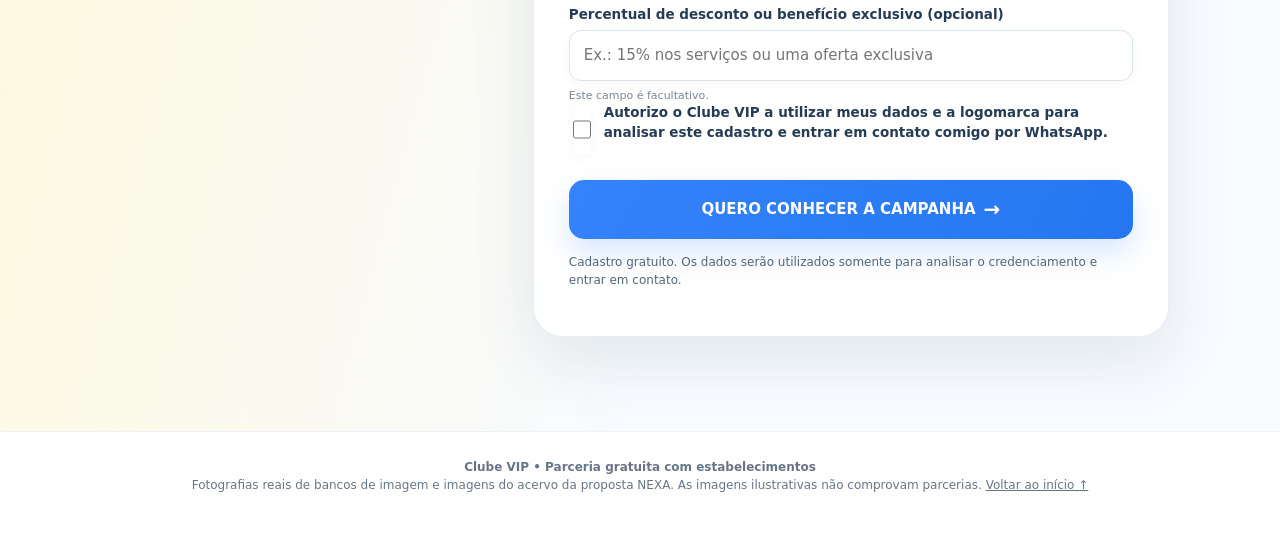
==== commit b9a8c6fb: "Corrigir hierarquia da LP: 3 benefícios destacados, assinantes dentro do benefício 1 e cupons dentro" ====
--- a/previews/empresas-compras-20261024/index.html
+++ b/previews/empresas-compras-20261024/index.html
@@ -1097,6 +1097,22 @@
 .cb-employee-vouchers .camarote-board{margin-top:22px}
 @media(max-width:720px){.cb-audience{padding:20px 15px}.cb-audience .profile-head{display:flex;flex-direction:column;align-items:flex-start!important}.cb-audience .profile-images{grid-template-columns:repeat(2,minmax(0,1fr))}.cb-energy .cb-utility-visual{grid-template-columns:1fr}.cb-utility-logo,.cb-utility-bill{min-height:120px}.cb-coupon-promise{align-items:flex-start;padding:16px 14px;gap:12px}.cb-coupon-time{font-size:22px;padding:10px 8px}.cb-employee-vouchers{padding-top:18px}}
 
+
+/* Revisão: exatamente 3 benefícios, com rótulos grandes e cada detalhe dentro do benefício correspondente */
+.company-benefit-grid{display:flex!important;flex-direction:column!important;gap:28px!important}
+.company-benefit-card{border-top:5px solid #3483fa!important}
+.company-benefit-card.cb-promo{display:block!important}
+.cb-promo-summary{display:flex;gap:28px;align-items:center;margin-bottom:25px}
+.cb-promo-summary .benefit-photo{flex:0 0 183px!important;width:183px!important;height:169px!important}
+.cb-promo-summary .cb-copy{flex:1;min-width:0}
+.cb-promo .cb-audience{background:#f4f8fe;border:1px solid #dce9fb;margin:0!important}
+.cb-audience-intro{font-size:16px;letter-spacing:.02em;font-weight:800;color:#215b9f;margin-bottom:18px;line-height:1.35}
+.company-benefit-card .cb-count{display:inline-flex!important;align-items:center;gap:12px;background:#0e4eaa!important;color:#fff!important;border-radius:16px;padding:10px 18px 10px 10px;font-size:clamp(17px,2vw,20px)!important;line-height:1!important;font-weight:900!important;letter-spacing:.03em!important;margin-bottom:15px!important;box-shadow:0 8px 20px #3483fa30}
+.cb-count-num{background:#ffd600;border-radius:10px;color:#122948;display:flex;align-items:center;justify-content:center;width:38px;height:38px;flex:0 0 38px;font-size:23px;font-weight:950}
+.cb-energy .cb-employee-vouchers{border-top:1px solid #d4e7db;margin-top:25px}
+.cb-purchase{border-top-color:#edb900!important}
+@media(max-width:760px){.cb-promo-summary{display:block}.cb-promo-summary .benefit-photo{width:100%!important;height:150px!important;margin-bottom:15px!important}.cb-audience{padding:20px 15px!important}.company-benefit-card .cb-count{font-size:19px!important;margin-bottom:16px!important;padding:9px 16px 9px 9px}.cb-count-num{width:38px;height:38px}.cb-audience-intro{font-size:17px}}
+
 </style>
 </head>
 <body>
@@ -1150,10 +1166,11 @@
 <div class="company-benefits-heading"><div><h2 id="h-empresa">Sua empresa ganha <span class="strong-blue">de 3 formas.</span></h2></div><span class="company-pill"><span aria-hidden="true">✓</span> 100% gratuito • Sem investimento</span></div>
 <div class="company-benefit-grid">
 <article class="company-benefit-card cb-promo">
+<div class="cb-promo-summary">
 <div class="benefit-photo"><img src="https://images.pexels.com/photos/12432697/pexels-photo-12432697.jpeg?auto=compress&amp;cs=tinysrgb&amp;w=500&amp;q=85" alt="Criadora de conteúdo divulgando uma marca" loading="lazy"></div>
-<div class="cb-copy"><span class="cb-count">BENEFÍCIO 1</span><h3>Divulgação, criadores de conteúdo e mais vendas</h3><p>Seu negócio entra para o <b>Clube VIP</b>, com acesso a campanhas, influenciadores e divulgação para nossa comunidade de <b>mais de 30 mil pessoas</b>. Mais alcance para conquistar clientes.</p></div>
-</article>
-<div class="cb-audience showcase" id="assinantes"><div class="shell"><div class="profile-head"><div><div class="section-kicker"><span class="stepnum">03.</span><span>COMUNIDADE CLUBE VIP</span></div><h2 id="h-assinantes">Onde estão nossos <span class="strong-blue">assinantes?</span></h2></div>
+<div class="cb-copy"><div class="cb-count"><span class="cb-count-num">1</span><span>BENEFÍCIO 1</span></div><h3>Divulgação, criadores de conteúdo e mais vendas</h3><p>Seu negócio entra para o <b>Clube VIP</b>, com acesso a campanhas, influenciadores e divulgação para nossa comunidade de <b>mais de 30 mil pessoas</b>. Mais alcance para conquistar clientes.</p></div>
+</div>
+<div class="cb-audience showcase" id="assinantes"><div class="shell"><div class="profile-head"><div><div class="cb-audience-intro">Veja onde está o público que sua empresa pode alcançar</div><h2 id="h-assinantes">Onde estão nossos <span class="strong-blue">assinantes?</span></h2></div>
  <div class="count-hero"><b>+30 mil</b><small>pessoas na nossa comunidade</small></div></div>
  <p class="description narrow-copy"><b>Condomínios:</b> Horto Florestal, Itaigara, Pituba e outros bairros de Salvador.<br><b>Nosso público:</b> funcionários da Petrobras, servidores públicos da Bahia e colaboradores de empresas parceiras.</p>
  <div class="profile-images">
@@ -1174,14 +1191,15 @@
   </figure>
  </div>
 </div></div>
-<article class="company-benefit-card cb-energy"><div class="cb-copy"><span class="cb-count">BENEFÍCIO 2</span><h3>Economia para os funcionários</h3><div class="deal-summary energy-offer">
+</article>
+
+<article class="company-benefit-card cb-energy"><div class="cb-copy"><div class="cb-count"><span class="cb-count-num">2</span><span>BENEFÍCIO 2</span></div><h3>Economia para os funcionários</h3><div class="deal-summary energy-offer">
   <div><h3>Ofereça aos seus colaboradores a oportunidade de economizar na conta de luz, <em>gratuitamente.</em></h3></div>
   <div class="deal-savings"><span class="percentage">até 30%</span><b>de economia na conta de luz</b></div>
  </div>
 <div class="cb-utility-visual"><div class="cb-utility-logo"><img src="https://www.neoenergia.com/documents/107588/2776028/NEO%2BCB%2BHOR%2Bpositive%2Bcolour_white%2Bbackground.png/0af8e42e-7ec8-2b82-d48f-e65b8576a110?t=1713297159713&amp;version=1.0" alt="Identificação visual da Neoenergia Coelba, distribuidora de energia na Bahia" loading="lazy"><span>Distribuidora que atende o cliente</span></div>
 <div class="cb-utility-bill" aria-label="Exemplo ilustrativo de uma conta de energia"><div class="cb-bill-head"><span>▤ CONTA DE LUZ</span><span>Exemplo ilustrativo</span></div><div class="cb-bill-lines"><i></i><i></i><i></i></div><div class="cb-bill-row"><b>Conta mensal</b><span>Simule a sua economia</span></div><div class="cb-bill-reduction">Economia potencial de até <b>30%</b></div></div></div>
 <div class="cb-energy-provider"><span aria-hidden="true" class="provider-dot">●</span><span>Para clientes atendidos pela <strong>Neoenergia Coelba</strong>, por meio da parceria comercial do Grupo Lobo com a BCM.</span></div></div>
-</article>
 <div class="cb-employee-vouchers" id="beneficios"><div class="cb-coupon-promise"><span class="cb-coupon-time">24H</span><div><h4>Credenciou em até 24 horas? Ganha um cupom!</h4><p>Os funcionários participantes recebem um cupom da campanha após concluir o credenciamento dentro do prazo, conforme regulamento. Veja exemplos de benefícios abaixo.</p></div></div><div class="vip-gift-board" aria-label="Quadro ilustrativo de presentes do Clube VIP">
   <div class="gift-board-heading"><span class="gift-board-mark" aria-hidden="true">✦</span><div><span class="gift-kicker">CLUBE VIP · BENEFÍCIOS EM DESTAQUE</span><h4>Um quadro cheio de presentes.</h4><p>Vale-compras, vantagens e experiências que despertam o interesse da sua equipe.</p></div></div>
   <div class="gift-board-divider"><span>VALE-COMPRAS</span><span>REFERÊNCIAS DE CAMPANHAS</span></div>
@@ -1213,9 +1231,11 @@
  <p class="voucher-note">Quadro ilustrativo de campanhas do Clube VIP. Benefícios, marcas e experiências não constituem promessa de prêmio nem confirmação de parceria. Resgate sujeito ao regulamento e à disponibilidade.</p>
 
 </div>
+</article>
+
 <article class="company-benefit-card cb-purchase">
 <div class="benefit-photo"><img src="https://images.pexels.com/photos/8422732/pexels-photo-8422732.jpeg?auto=compress&amp;cs=tinysrgb&amp;w=500&amp;q=85" alt="Compra e pagamento em estabelecimento comercial" loading="lazy"></div>
-<div class="cb-copy"><span class="cb-count">BENEFÍCIO 3</span><h3>Compras garantidas no seu negócio!</h3><p><b>A cada R$ 10 mil em contas de luz credenciadas pelos funcionários, garantimos R$ 1 mil em compras no seu estabelecimento.</b> Mais resultados na campanha, mais encomendas e compras para sua empresa, conforme contrato.</p>
+<div class="cb-copy"><div class="cb-count"><span class="cb-count-num">3</span><span>BENEFÍCIO 3</span></div><h3>Compras garantidas no seu negócio!</h3><p><b>A cada R$ 10 mil em contas de luz credenciadas pelos funcionários, garantimos R$ 1 mil em compras no seu estabelecimento.</b> Mais resultados na campanha, mais encomendas e compras para sua empresa, conforme contrato.</p>
 <div class="cb-example"><span>R$ 5 mil em contas <b>→ R$ 500 em compras</b></span><span>R$ 10 mil em contas <b>→ R$ 1.000 em compras</b></span><span>R$ 20 mil em contas <b>→ R$ 2.000 em compras</b></span></div></div>
 </article></div>
 <p class="fine">Compras únicas por novos credenciamentos, calculadas sobre o valor computável das contas, não sobre o valor integral da fatura. Realizadas após o recebimento da comissão correspondente, conforme contrato. Economia sujeita às condições da proposta.</p>
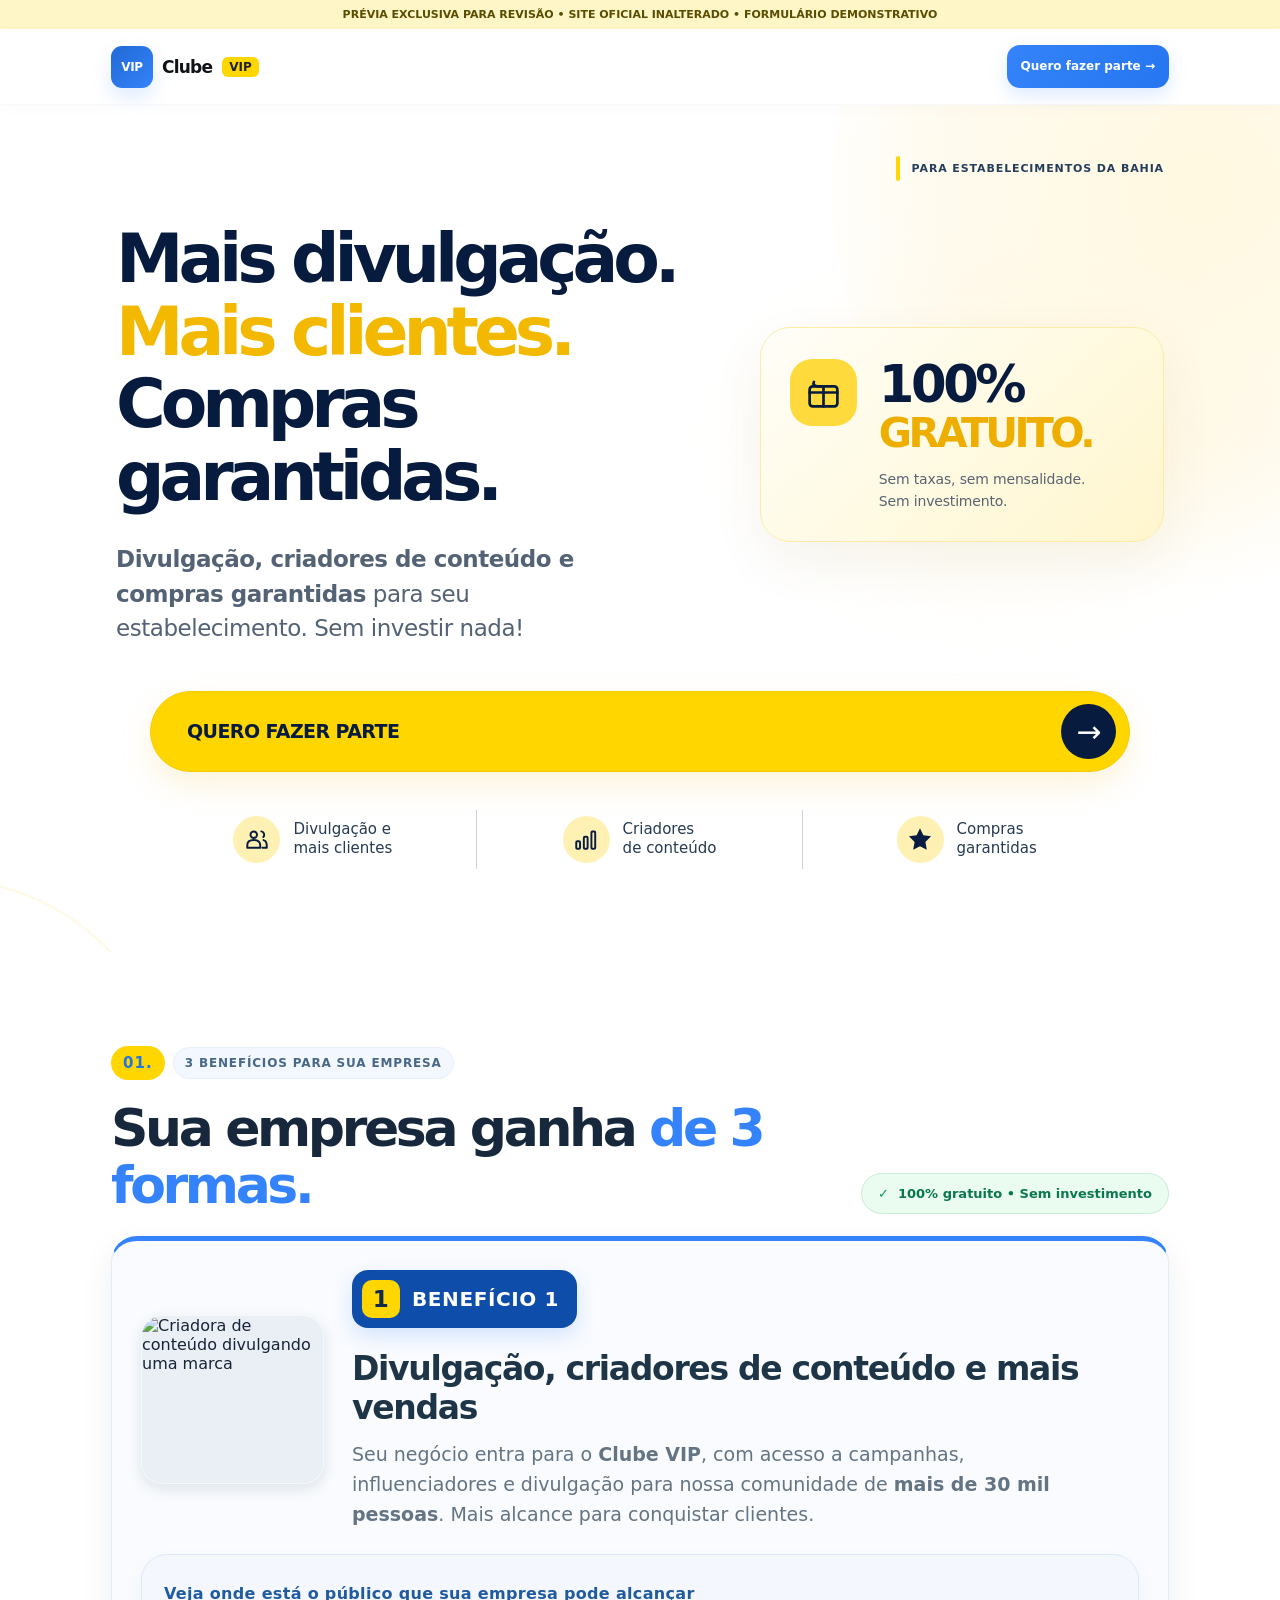
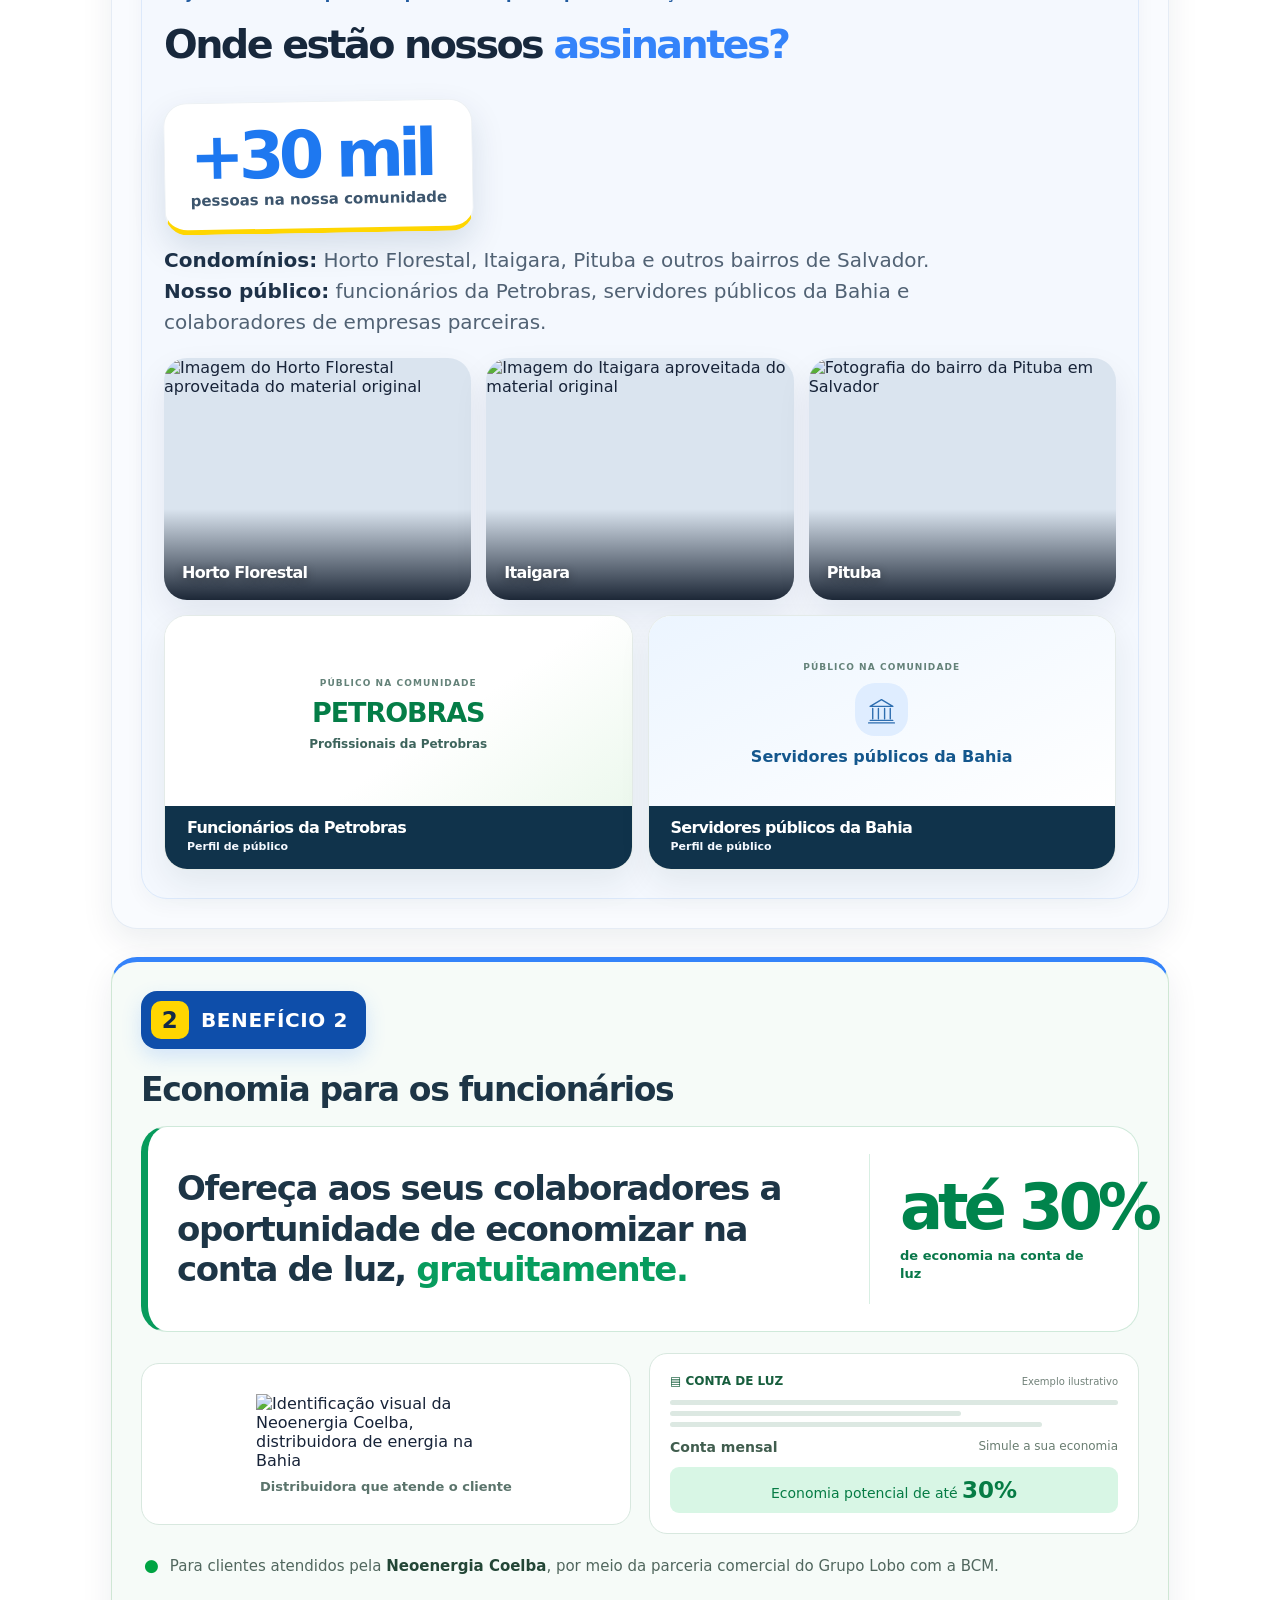
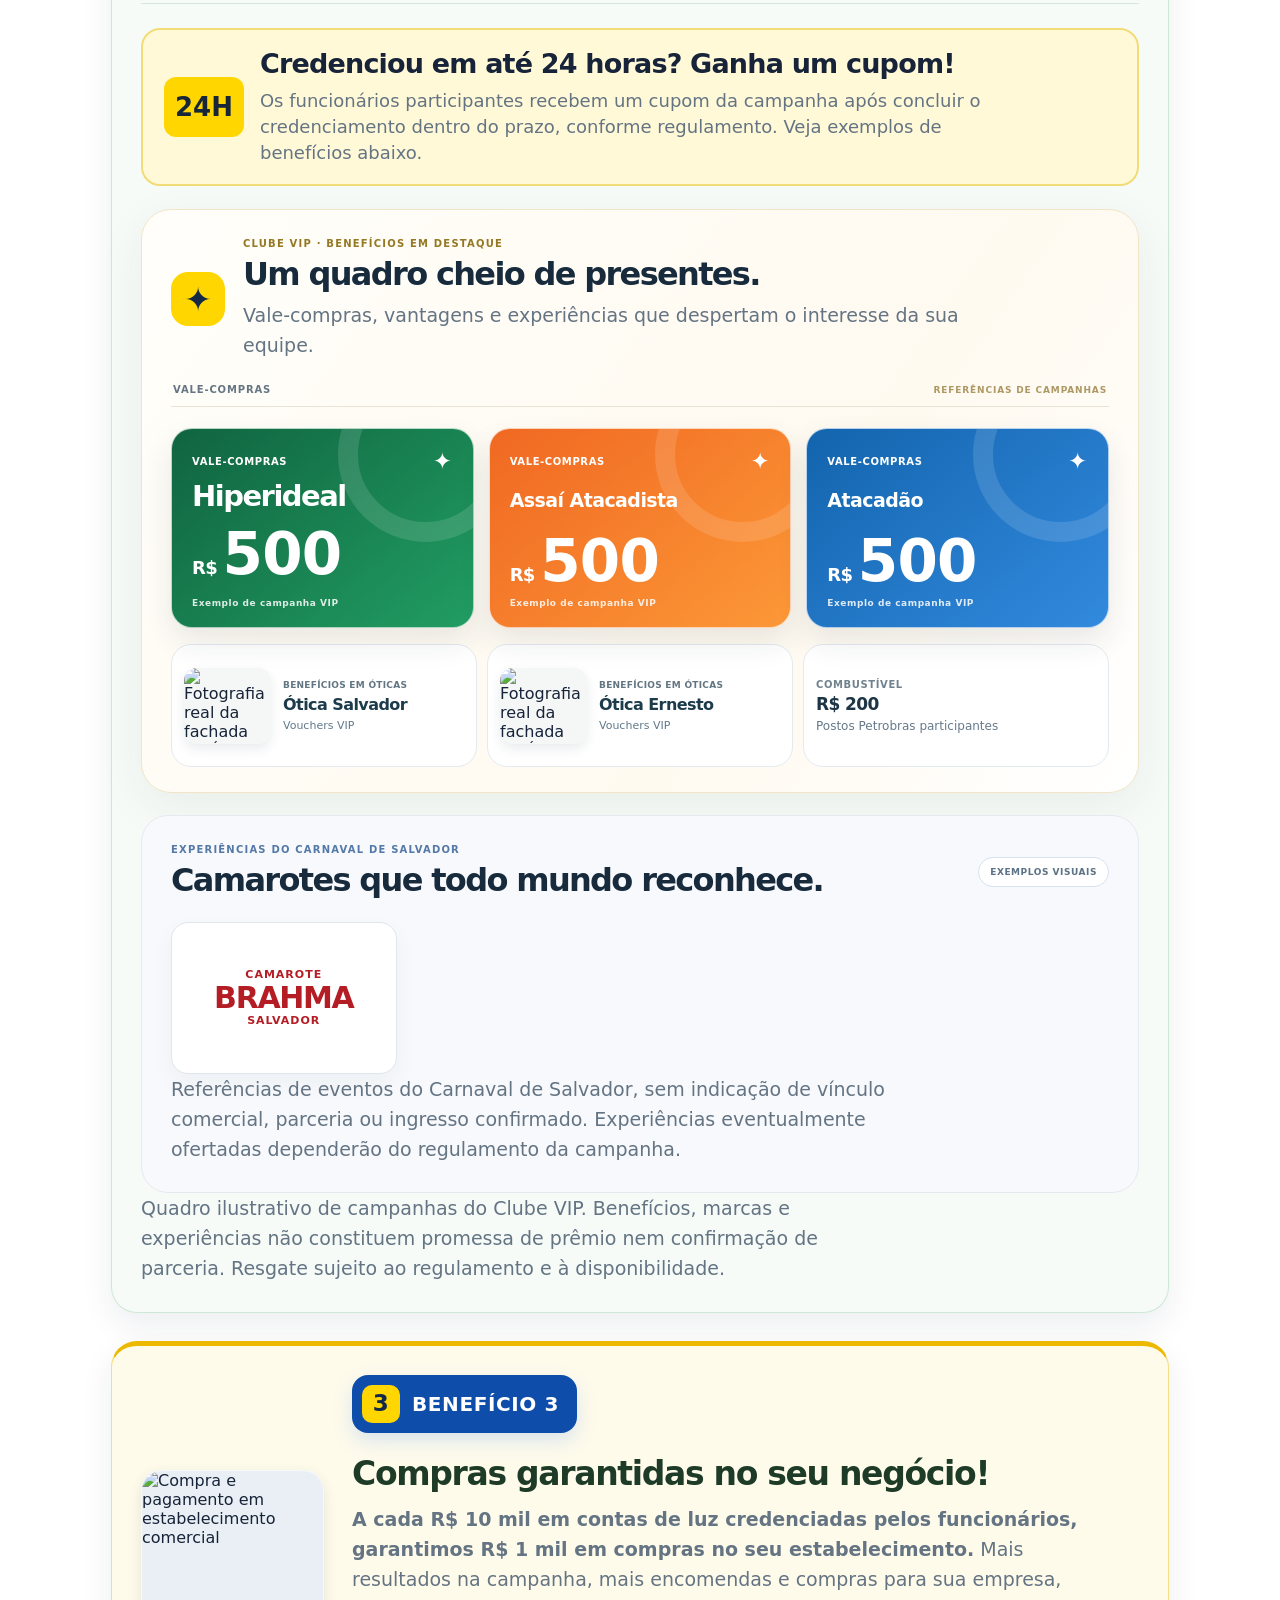
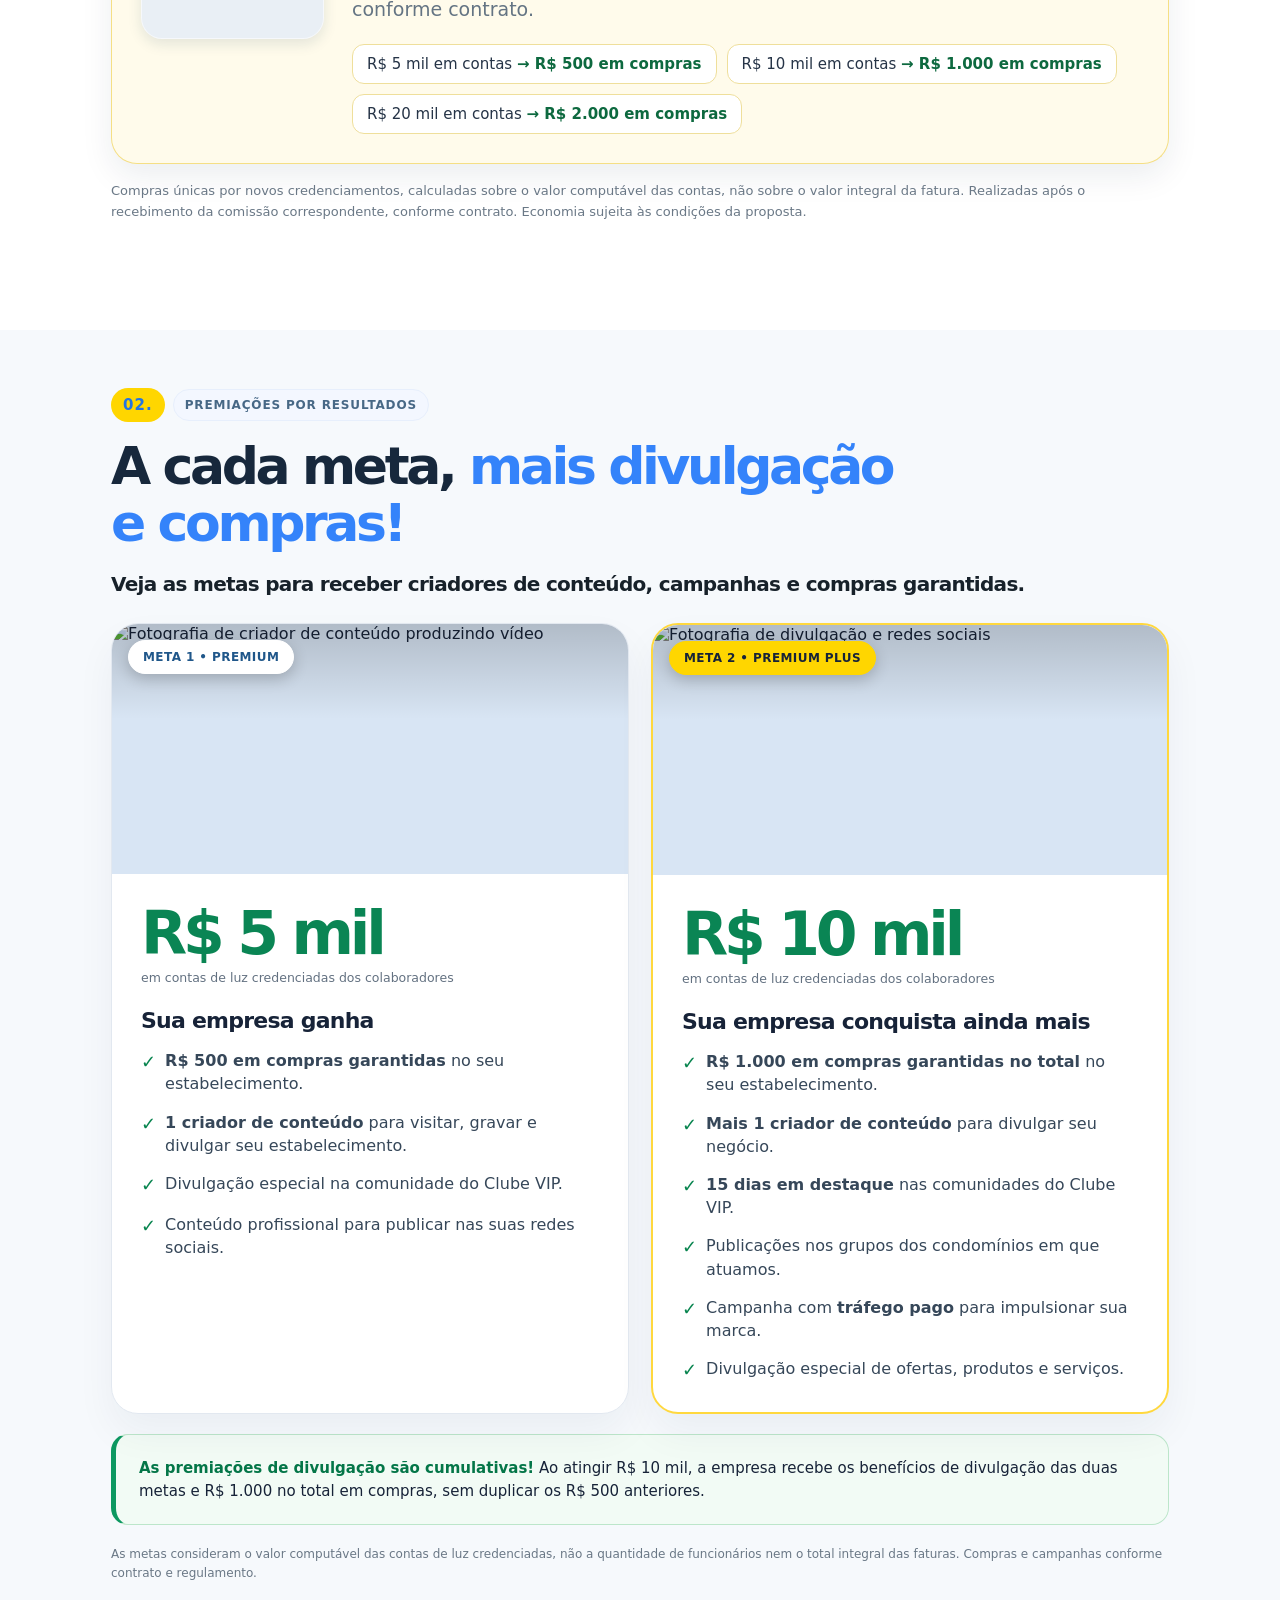
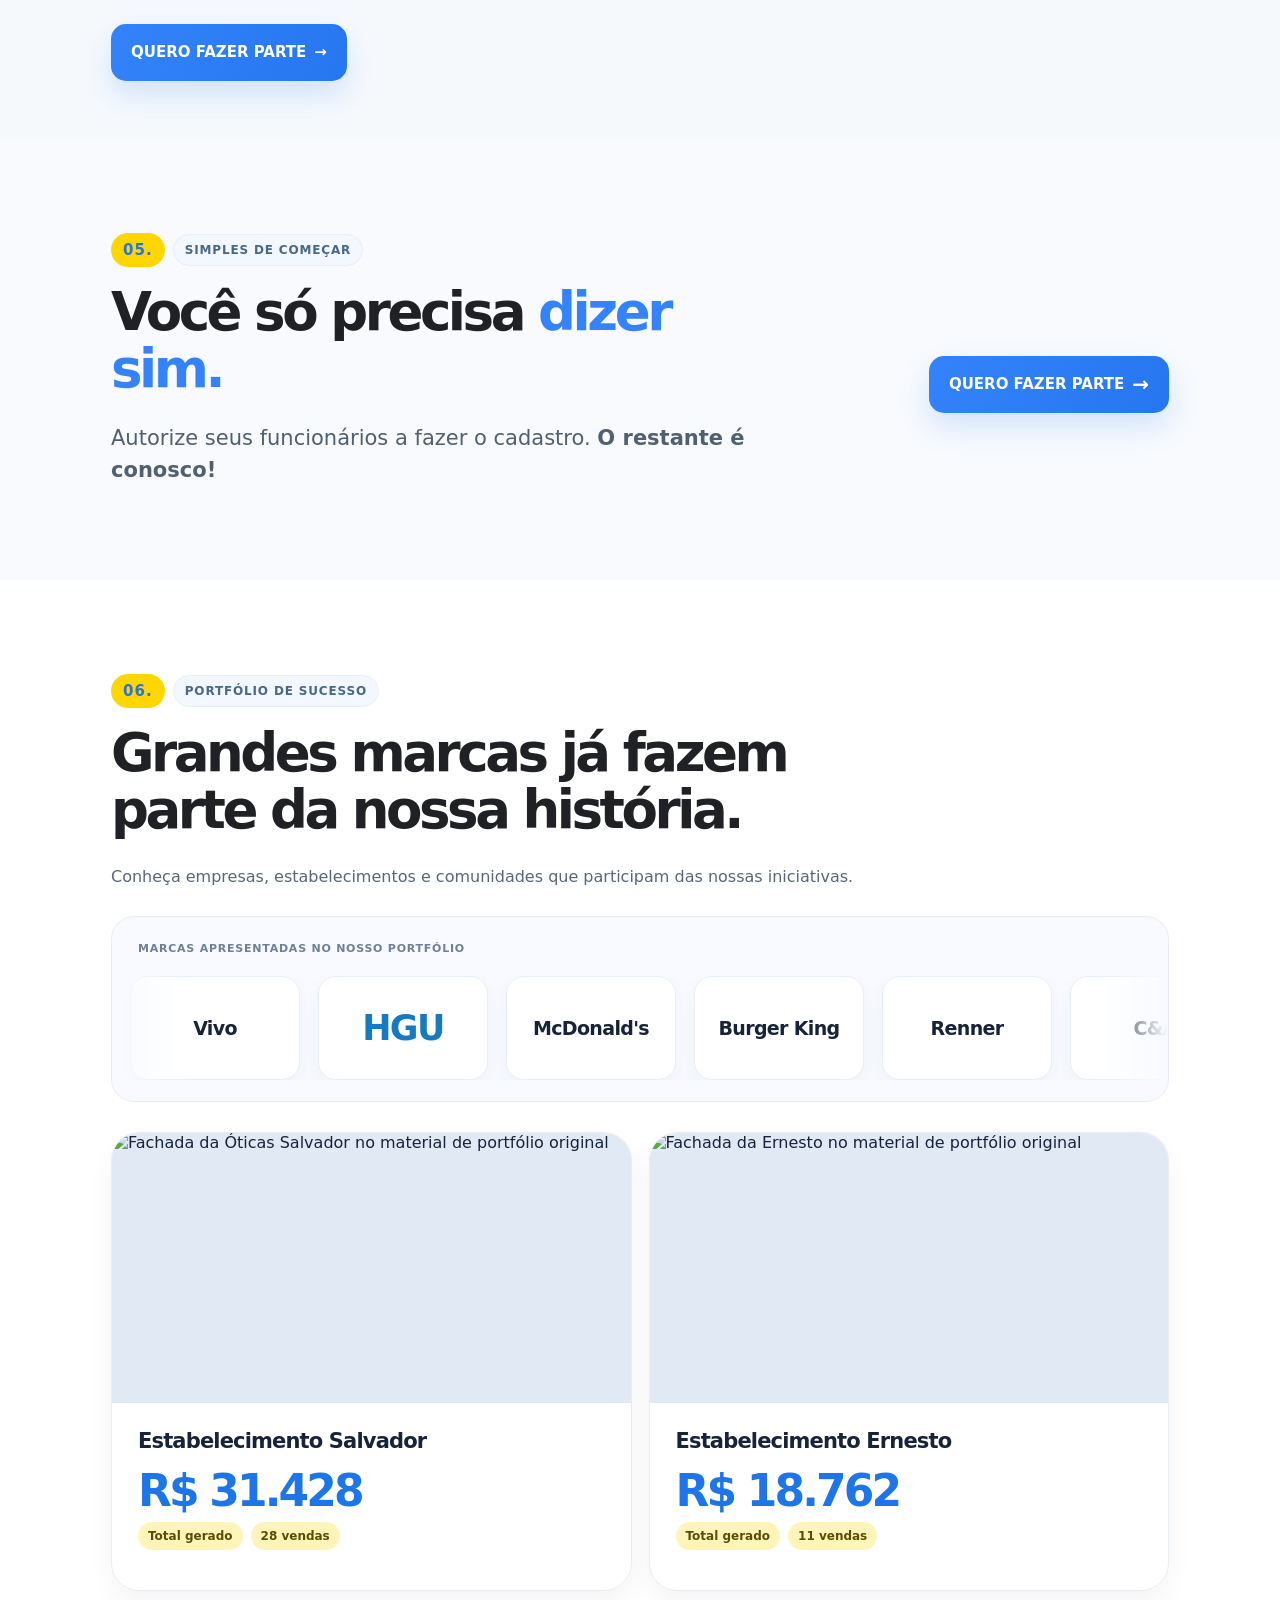
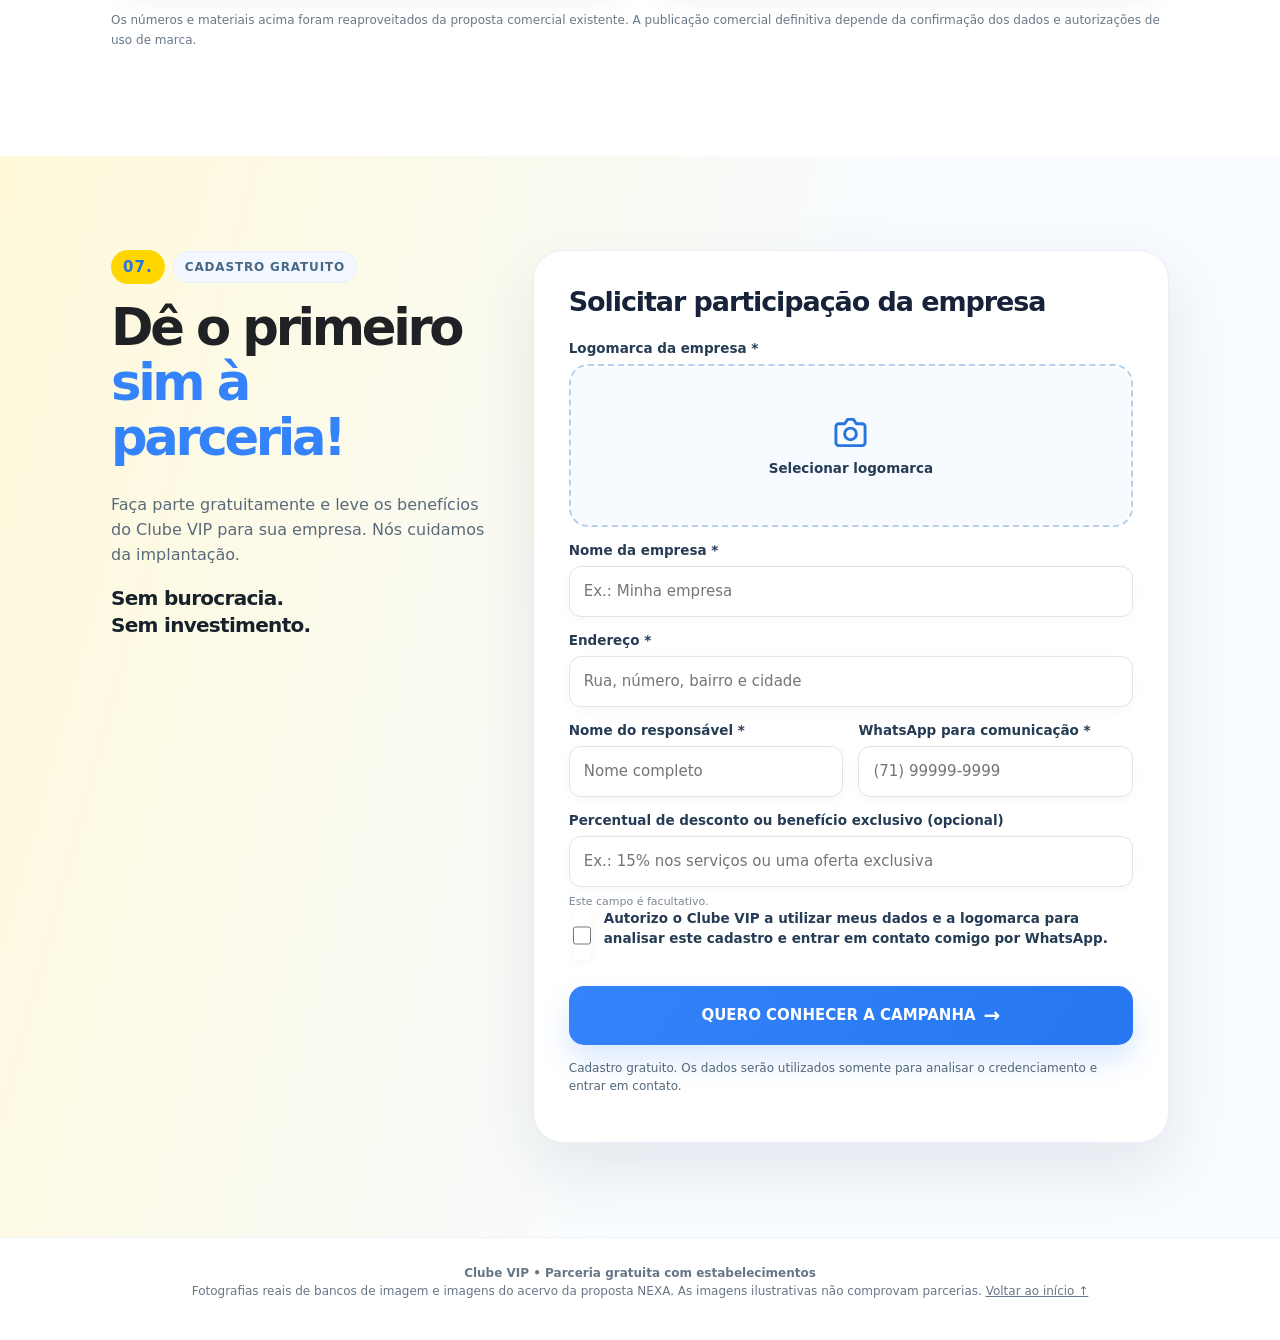
==== commit a3f61d65: "Corrigir legibilidade do card servidores públicos e retirar seção influenciador um milhão da prévia" ====
--- a/previews/empresas-compras-20261024/index.html
+++ b/previews/empresas-compras-20261024/index.html
@@ -1113,6 +1113,14 @@
 .cb-purchase{border-top-color:#edb900!important}
 @media(max-width:760px){.cb-promo-summary{display:block}.cb-promo-summary .benefit-photo{width:100%!important;height:150px!important;margin-bottom:15px!important}.cb-audience{padding:20px 15px!important}.company-benefit-card .cb-count{font-size:19px!important;margin-bottom:16px!important;padding:9px 16px 9px 9px}.cb-count-num{width:38px;height:38px}.cb-audience-intro{font-size:17px}}
 
+
+/* Revisão da prévia: serviço público sem textos cortados nem duplicados */
+.cb-audience .audience-servidores .audience-brand-box{justify-content:center!important;gap:11px!important;overflow:hidden!important}
+.cb-audience .audience-servidores .audience-gov-label{font-size:clamp(13px,1.3vw,16px)!important;line-height:1.24!important;font-weight:800!important;text-align:center!important;color:#14578d!important;max-width:100%;padding:0 5px;white-space:normal}
+.cb-audience .audience-servidores .public-icon{width:53px!important;height:53px!important;flex:0 0 53px!important;margin:0!important}
+.cb-audience .audience-servidores .public-icon svg{width:33px!important;height:33px!important}
+@media(max-width:620px){.cb-audience .audience-servidores .audience-gov-label{display:none!important}.cb-audience .audience-servidores .audience-brand-box{gap:12px!important}.cb-audience .audience-servidores figcaption{font-size:15px!important;line-height:1.23!important}}
+
 </style>
 </head>
 <body>
@@ -1185,7 +1193,7 @@
   <figure class="ppl audience-card audience-servidores">
    <div class="audience-brand-box"><span class="audience-eyebrow">PÚBLICO NA COMUNIDADE</span>
     <div class="public-icon" aria-hidden="true"><svg viewBox="0 0 64 64" fill="none" stroke="currentColor" stroke-width="2.7" stroke-linejoin="round" stroke-linecap="round"><path d="M10 26 32 13l22 13H10Zm5 4v20m11-20v20m12-20v20m11-20v20M10 53h44M7 58h50"/></svg></div>
-    <strong class="public-sector-label">Serviço público <span>da Bahia</span></strong>
+    <span class="audience-gov-label">Servidores públicos da Bahia</span>
    </div>
    <figcaption>Servidores públicos da Bahia<span class="profile-label">Perfil de público</span></figcaption>
   </figure>
@@ -1271,20 +1279,8 @@
 <div class="simple-approval"><div><h2 id="h-contrapartida">Você só precisa <span class="strong-blue">dizer sim.</span></h2><p>Autorize seus funcionários a fazer o cadastro. <b>O restante é conosco!</b></p></div><a class="button" href="#cadastro">QUERO FAZER PARTE <span class="arrow">→</span></a></div>
 </div></section>
 
-<section class="section winner prize-feature" id="premiacao" aria-labelledby="h-premiacao"><div class="shell winner-wrap">
- <div><div class="section-kicker"><span class="stepnum">06.</span><span>PRÊMIO ESPECIAL</span></div>
- <h2 id="h-premiacao">Sua marca divulgada por um influenciador de <b>até 1 milhão de seguidores!</b></h2>
- <p class="speaker">Além das premiações por metas, o estabelecimento que mais credenciar contas de luz dos colaboradores durante a campanha poderá ganhar <b>uma visita e uma publicação especial de um influenciador.</b></p>
- <p class="punch">Mais visibilidade para sua marca e novas oportunidades de negócios!</p>
- <p class="fine">Premiação sujeita ao regulamento e à disponibilidade do influenciador.</p>
- </div>
- <div class="winner-image"><img src="https://images.pexels.com/photos/8370744/pexels-photo-8370744.jpeg?auto=compress&cs=tinysrgb&w=1800" alt="Fotografia real de criadora de conteúdo para representar campanha com influenciador" loading="lazy"><div class="winner-sticker">Campanha especial <b>até 1 milhão</b> de seguidores</div></div>
-</div></section>
-
-
-
 <section class="section" id="portfolio" aria-labelledby="h-portfolio"><div class="shell">
- <div class="section-kicker"><span class="stepnum">07.</span><span>PORTFÓLIO DE SUCESSO</span></div>
+ <div class="section-kicker"><span class="stepnum">06.</span><span>PORTFÓLIO DE SUCESSO</span></div>
  <h2 id="h-portfolio">Grandes marcas já fazem parte da nossa história.</h2>
  <p class="proof-intro">Conheça empresas, estabelecimentos e comunidades que participam das nossas iniciativas.</p>
  <div class="brand-marquee" aria-label="Marcas apresentadas no portfólio comercial">
@@ -1313,7 +1309,7 @@
 
 
 <section class="section application signup-section" id="cadastro" aria-labelledby="h-cadastro"><div class="shell application-layout">
- <div class="application-copy"><div class="section-kicker"><span class="stepnum">08.</span><span>CADASTRO GRATUITO</span></div><h2 id="h-cadastro">Dê o primeiro <span class="strong-blue">sim à parceria!</span></h2>
+ <div class="application-copy"><div class="section-kicker"><span class="stepnum">07.</span><span>CADASTRO GRATUITO</span></div><h2 id="h-cadastro">Dê o primeiro <span class="strong-blue">sim à parceria!</span></h2>
   <p>Faça parte gratuitamente e leve os benefícios do Clube VIP para sua empresa. Nós cuidamos da implantação.</p><div class="punch" style="font-size:20px">Sem burocracia.<br>Sem investimento.</div>
  </div>
  <div class="application-panel"><h3>Solicitar participação da empresa</h3>
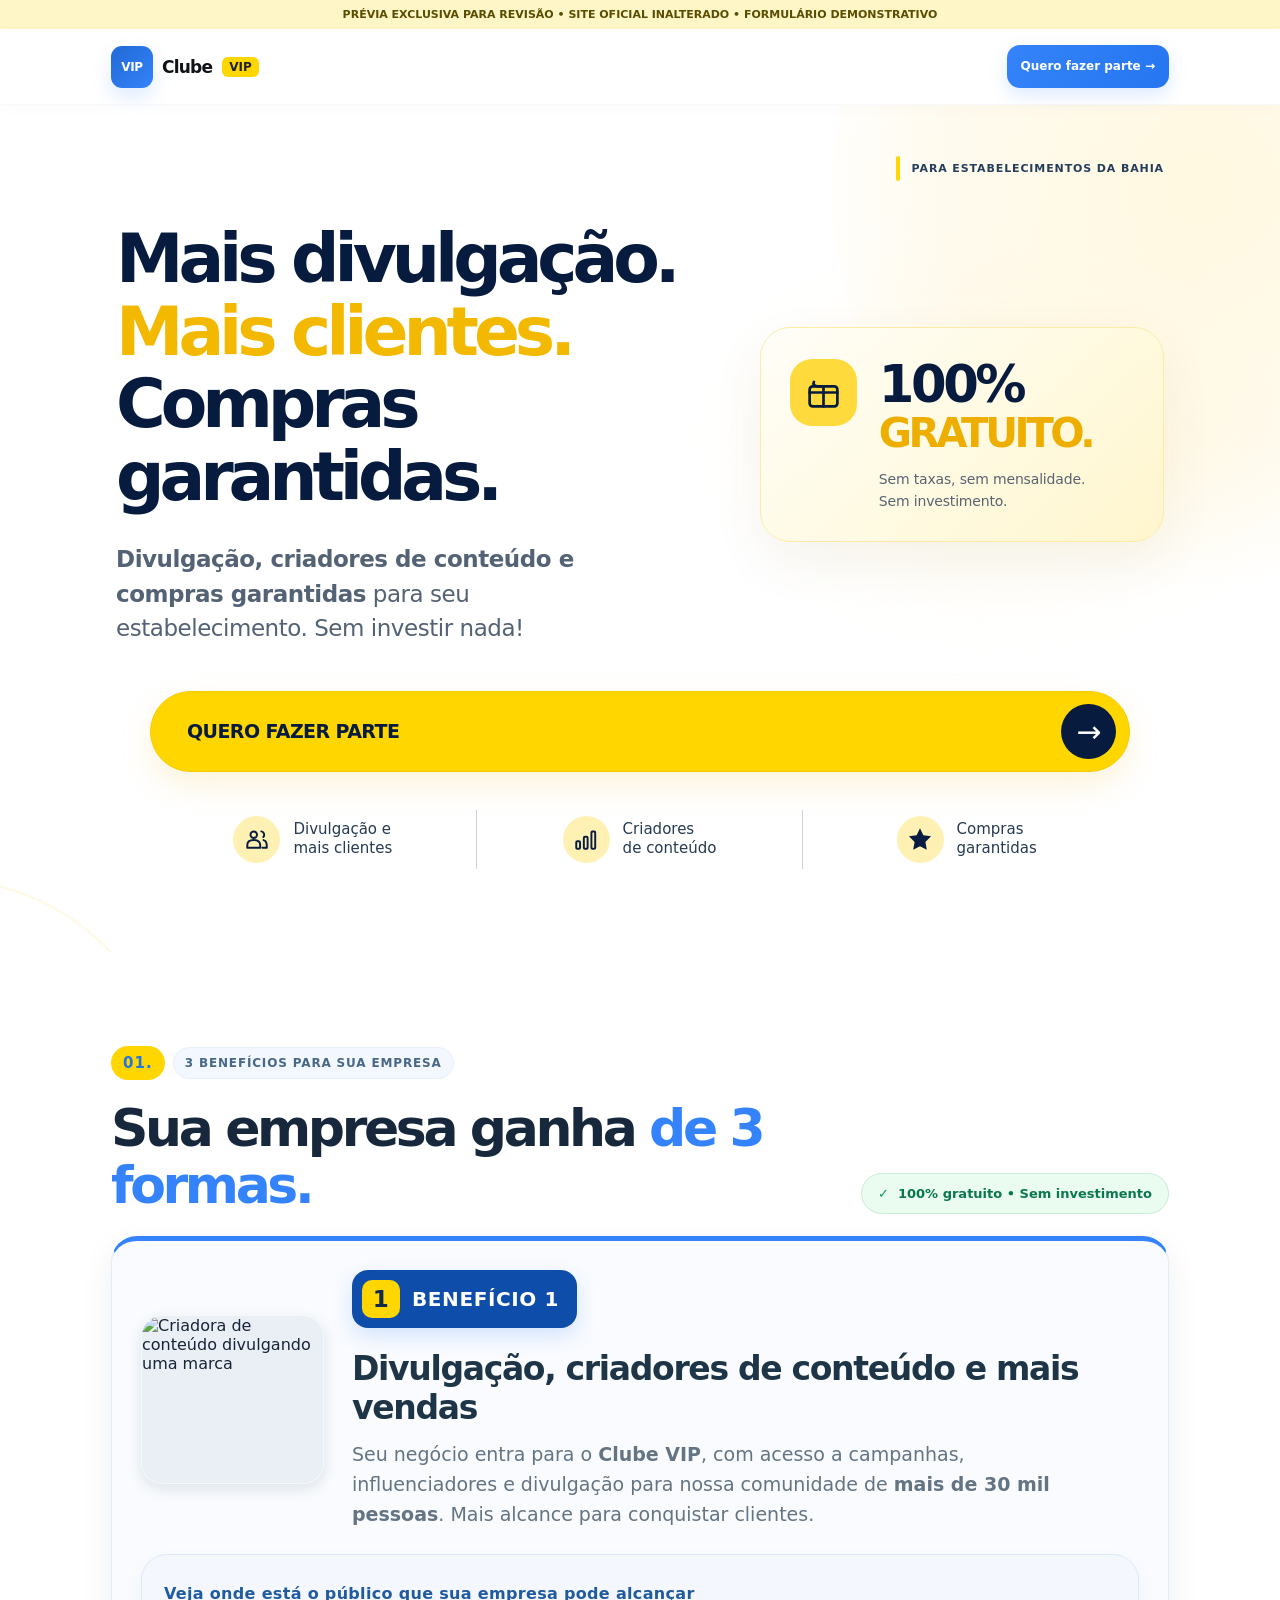
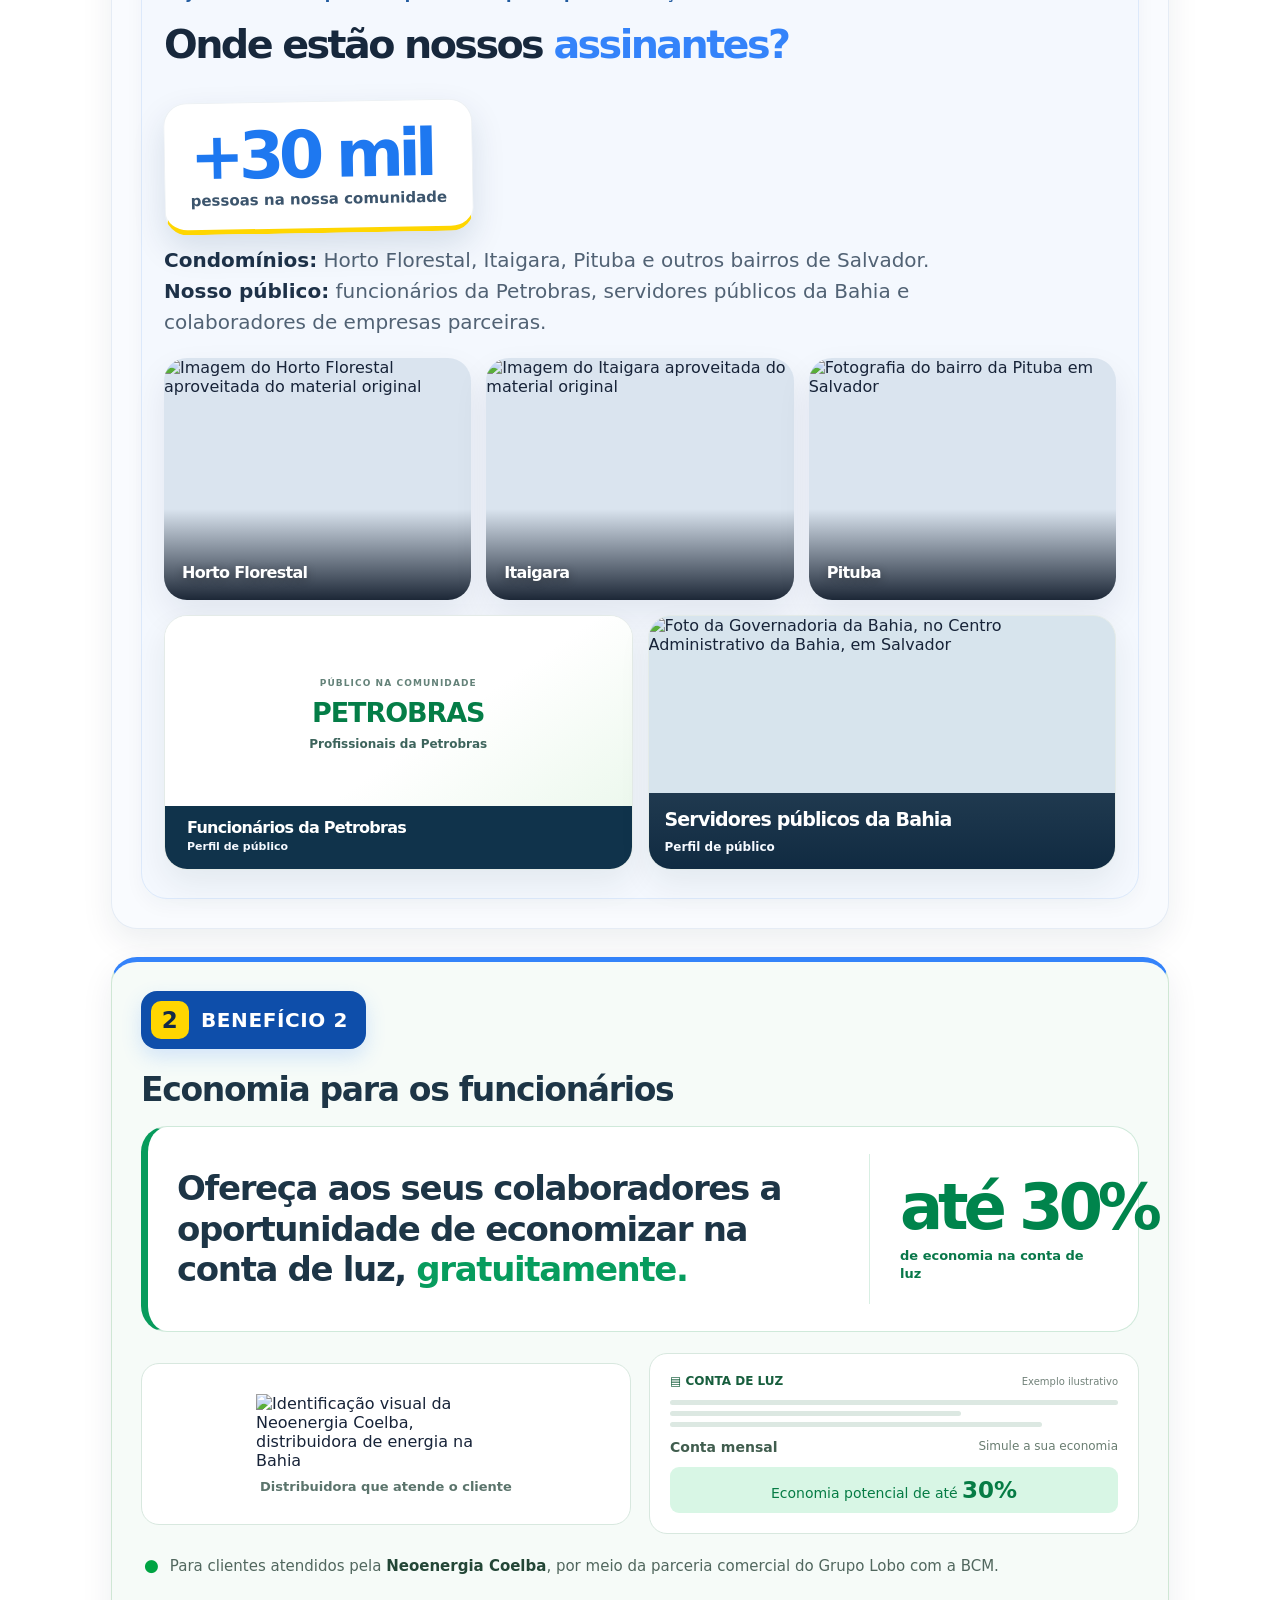
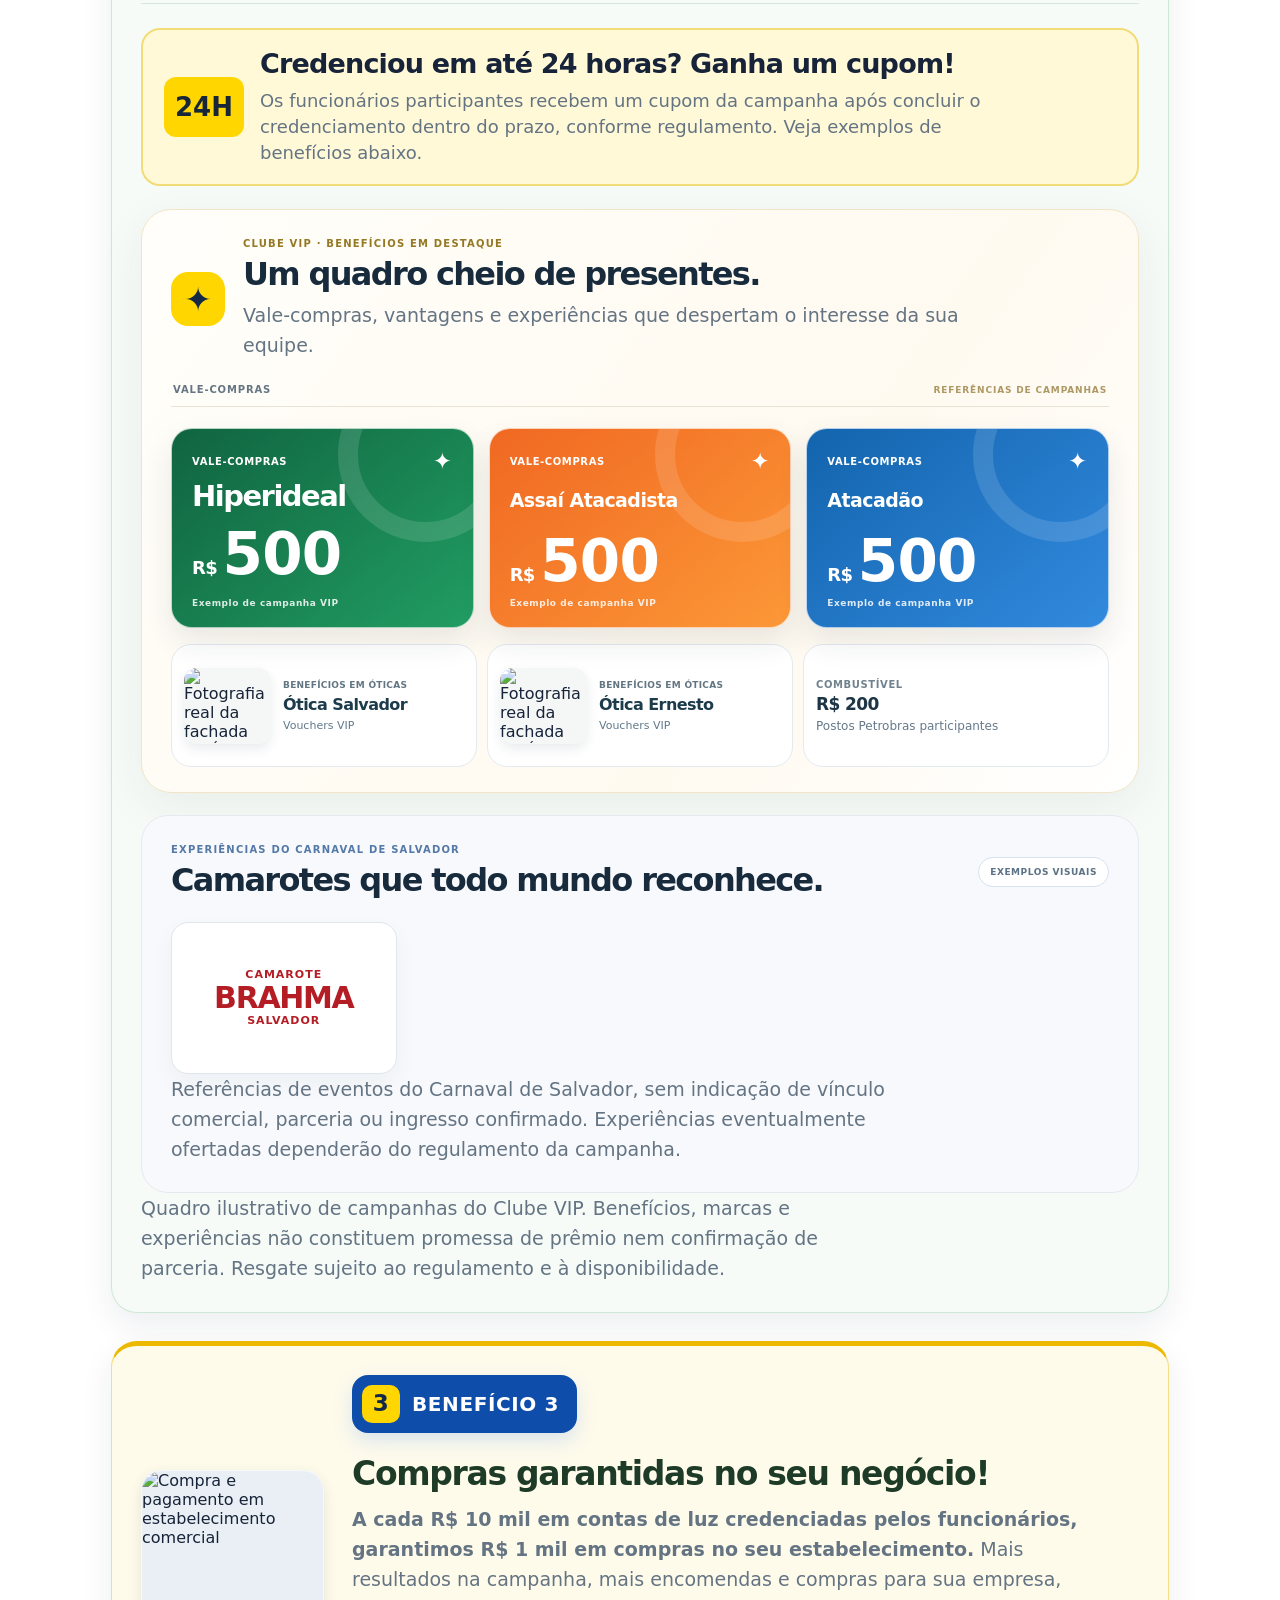
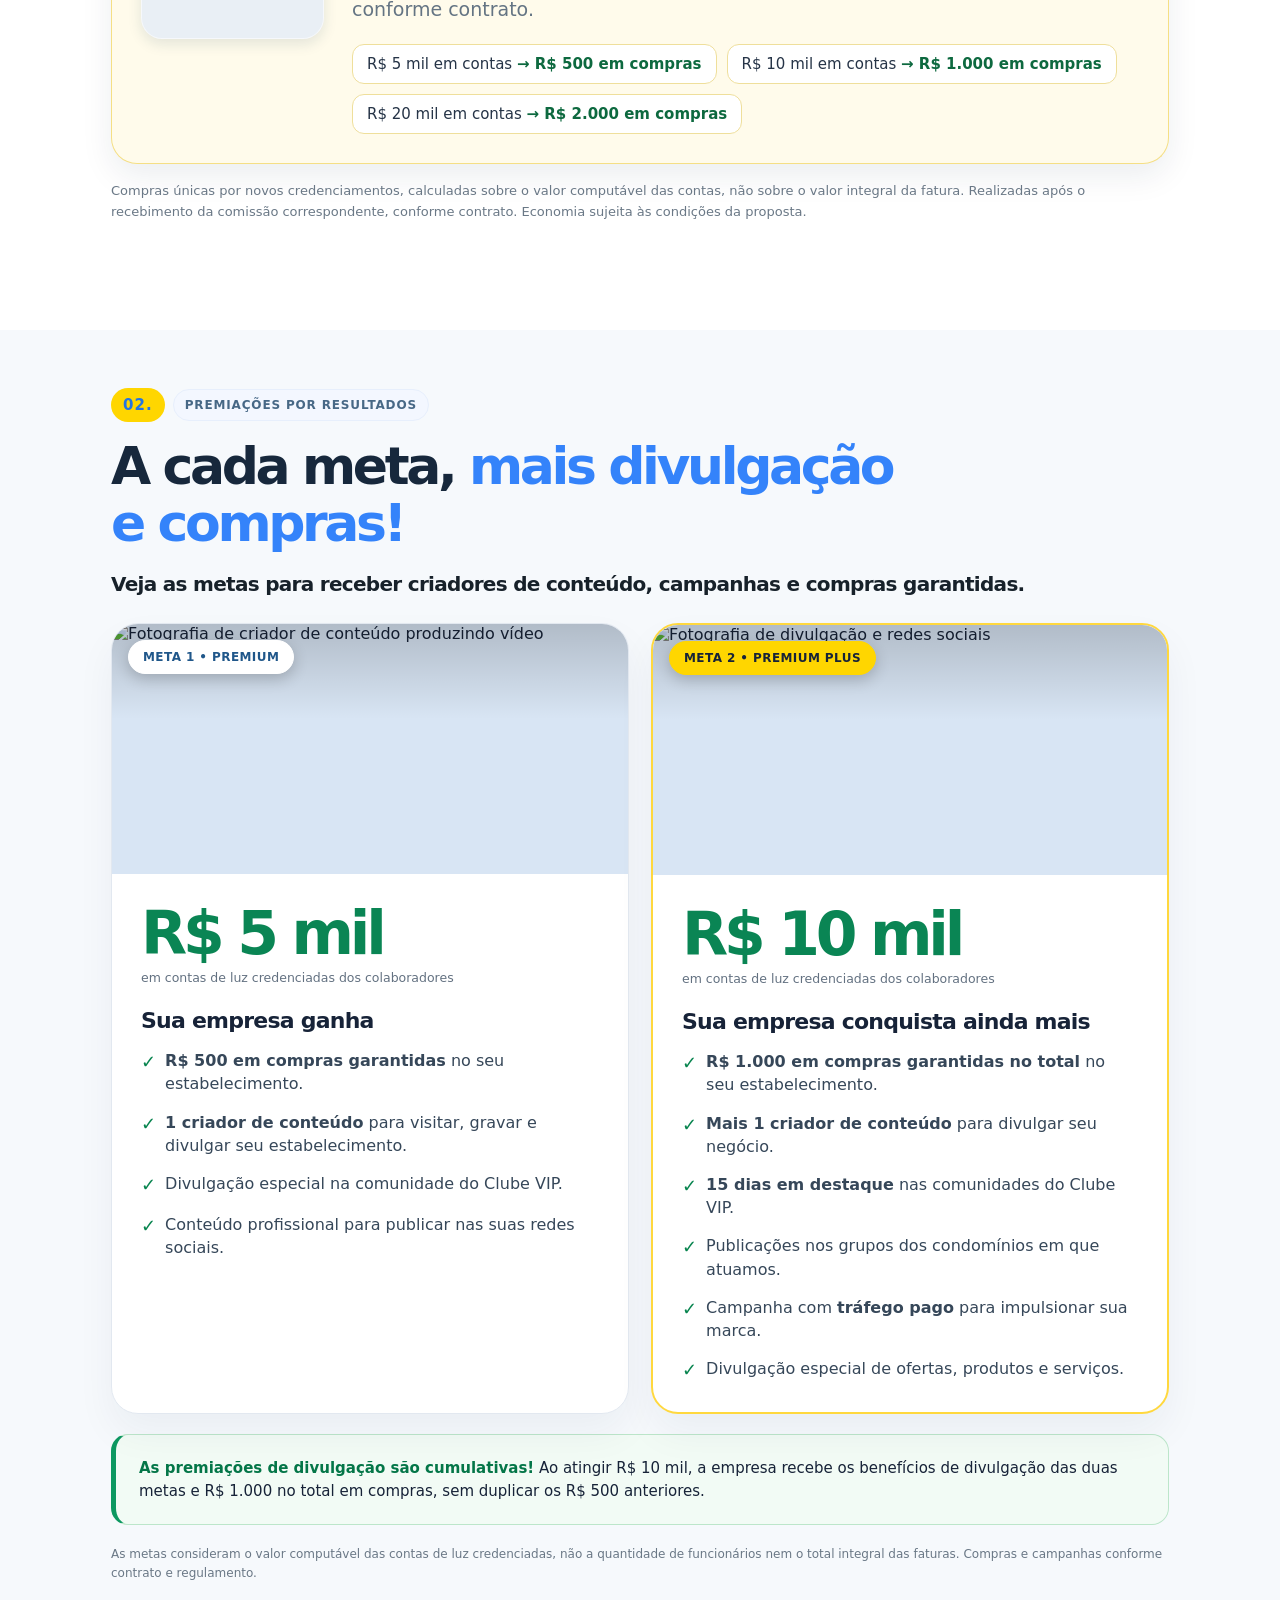
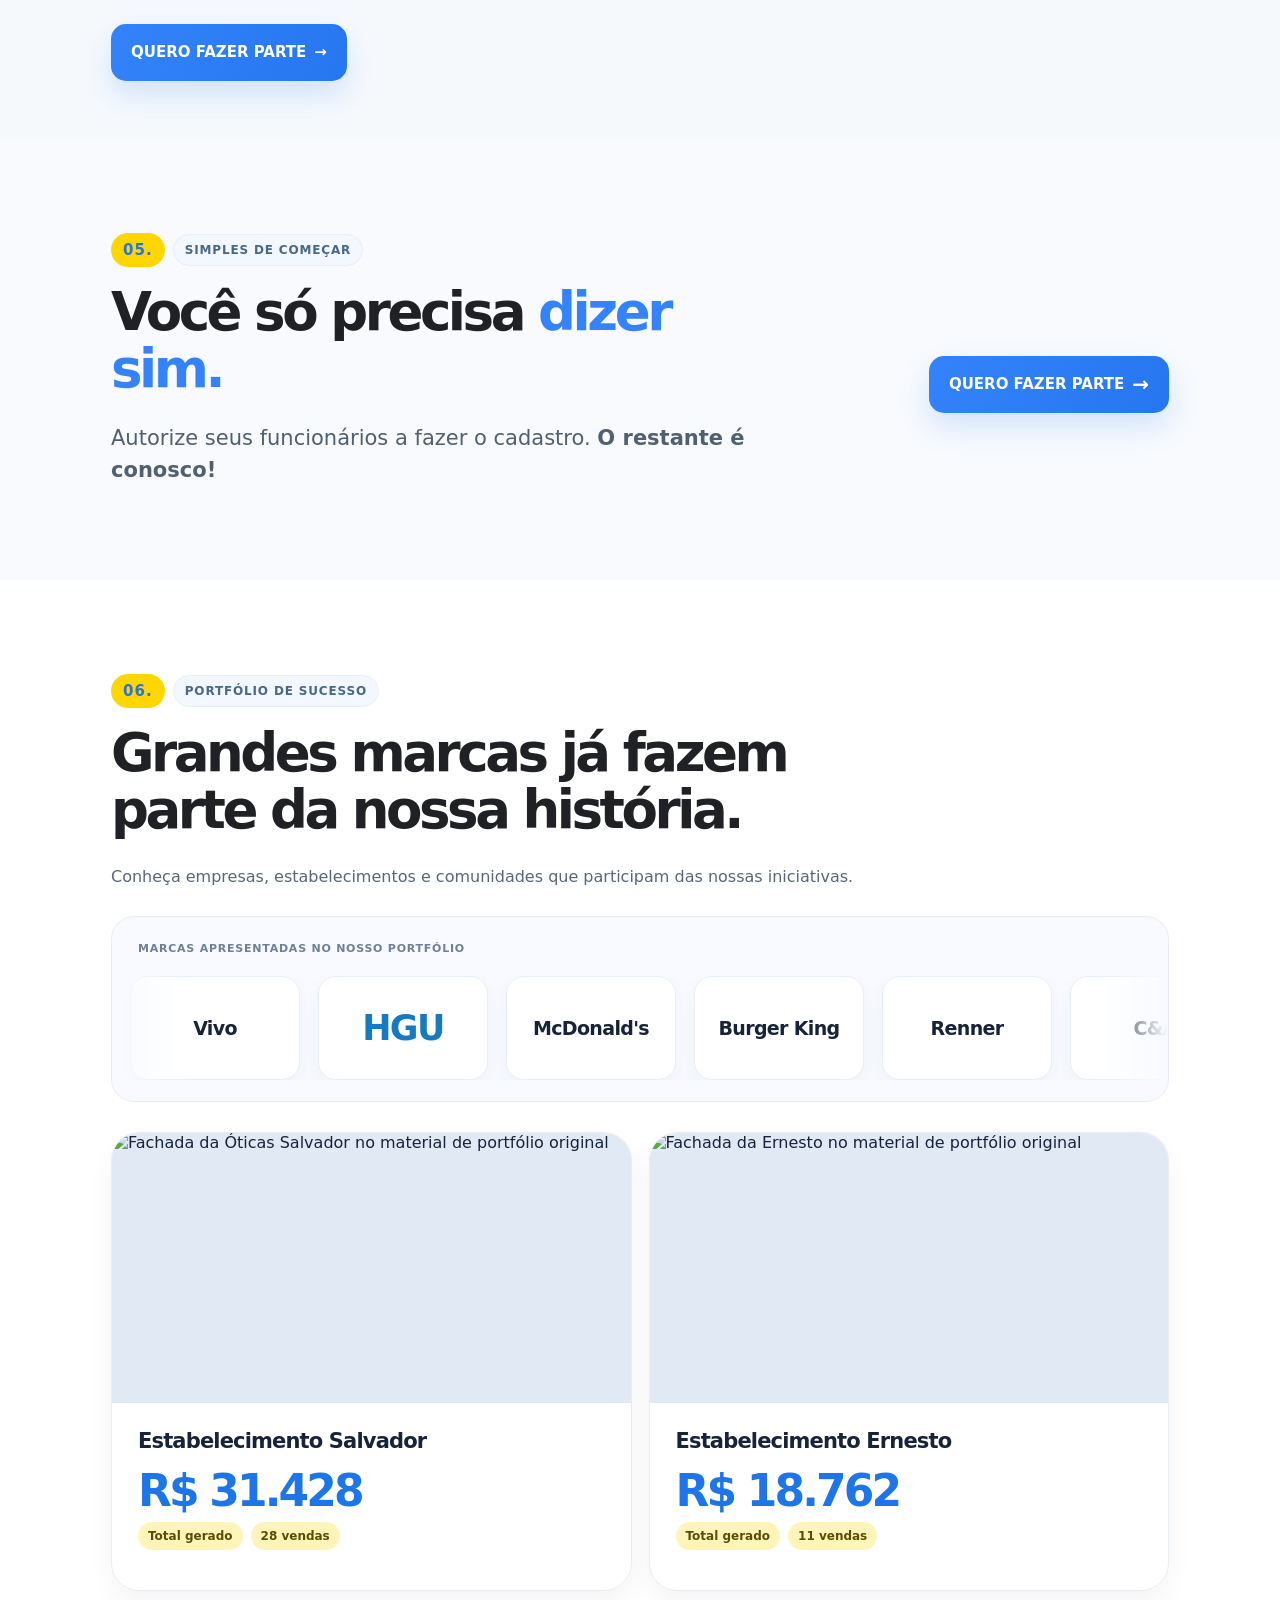
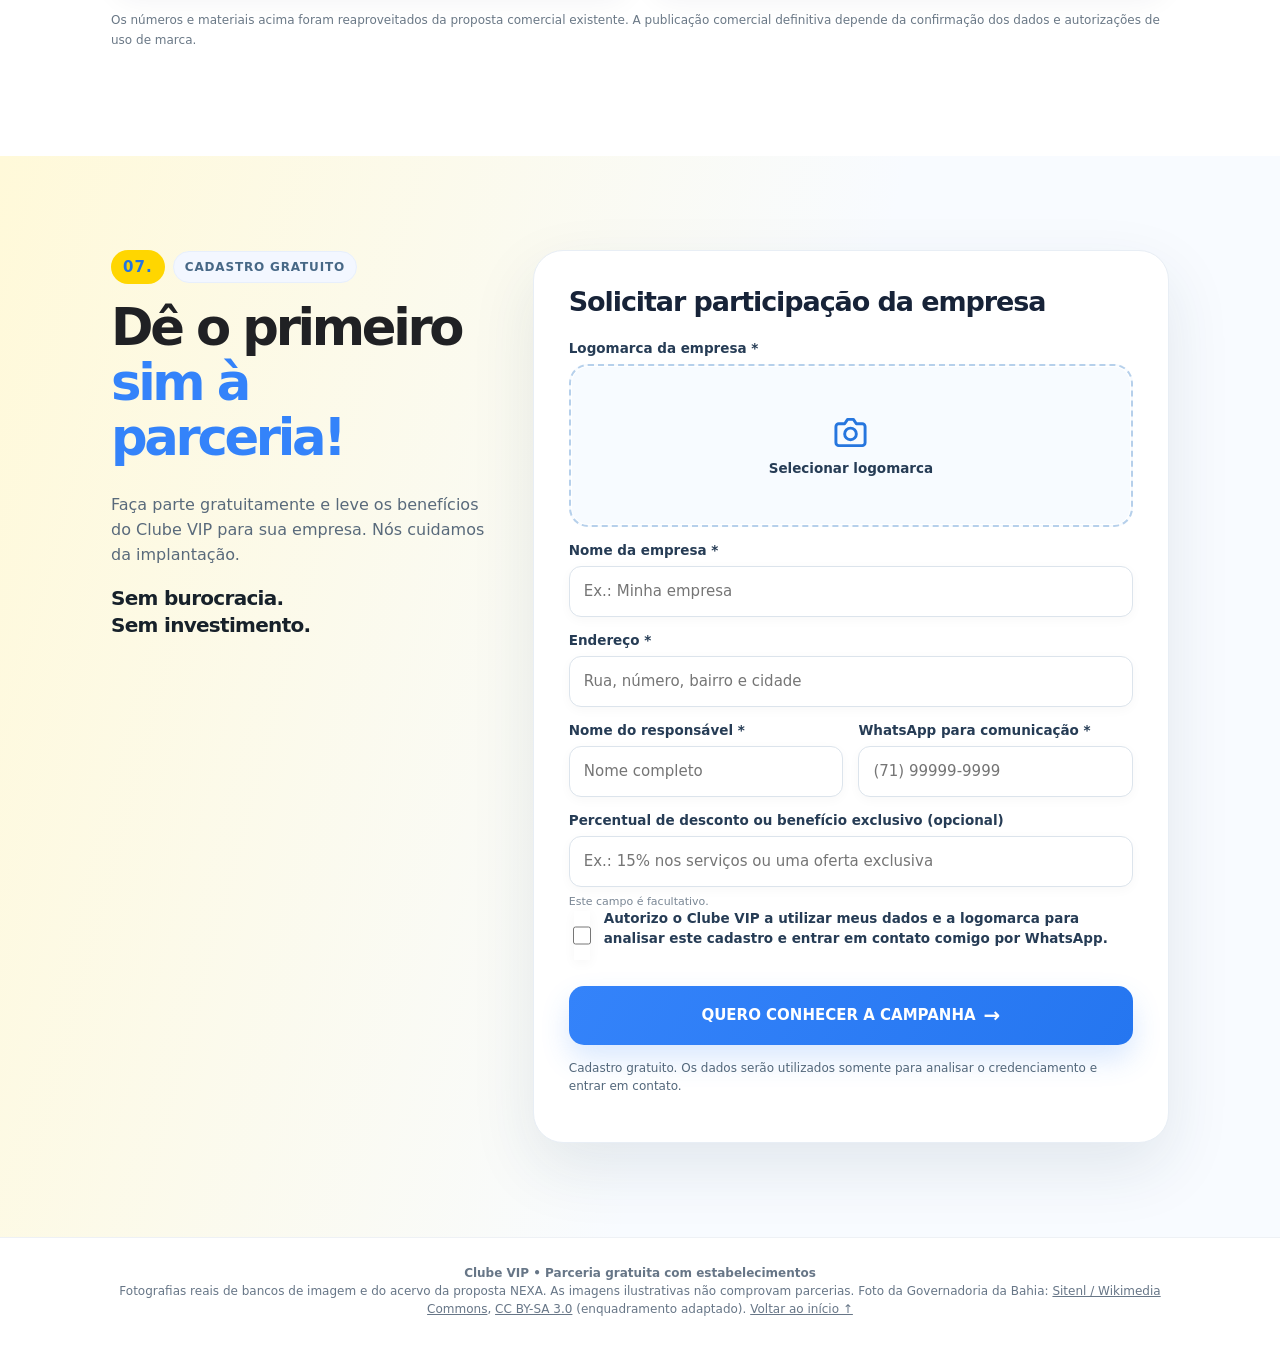
==== commit c2d280ba: "Trocar card servidores por foto real da Governadoria BA em alta resolução, com crédito CC BY-SA" ====
--- a/previews/empresas-compras-20261024/index.html
+++ b/previews/empresas-compras-20261024/index.html
@@ -1121,6 +1121,13 @@
 .cb-audience .audience-servidores .public-icon svg{width:33px!important;height:33px!important}
 @media(max-width:620px){.cb-audience .audience-servidores .audience-gov-label{display:none!important}.cb-audience .audience-servidores .audience-brand-box{gap:12px!important}.cb-audience .audience-servidores figcaption{font-size:15px!important;line-height:1.23!important}}
 
+
+/* Fotografia real em alta resolução (3047x1714), respeitando o card e a legenda mobile */
+.profile-images figure.audience-card.audience-servidores{position:relative!important;background:#d7e4ed!important;overflow:hidden!important}
+.profile-images figure.audience-card.audience-servidores img.audience-building-photo{position:absolute!important;inset:0!important;width:100%!important;height:100%!important;max-width:none!important;object-fit:cover!important;object-position:center center!important;display:block!important;transform:none!important}
+.profile-images figure.audience-card.audience-servidores figcaption{position:absolute!important;z-index:2!important;bottom:0!important;left:0!important;right:0!important;background:linear-gradient(0deg,rgba(12,39,62,.98),rgba(12,39,62,.9))!important;color:white!important;font-size:clamp(15px,1.7vw,19px)!important;line-height:1.15!important;padding:16px 16px 15px!important;text-shadow:none!important}
+.profile-images figure.audience-card.audience-servidores figcaption .profile-label{display:block!important;font-size:12px!important;font-weight:550!important;margin-top:5px}
+@media(max-width:640px){.profile-images figure.audience-card.audience-servidores img.audience-building-photo{object-position:center!important}.profile-images figure.audience-card.audience-servidores figcaption{font-size:15px!important;padding:12px 10px!important}}
 </style>
 </head>
 <body>
@@ -1191,10 +1198,7 @@
    <figcaption>Funcionários da Petrobras<span class="profile-label">Perfil de público</span></figcaption>
   </figure>
   <figure class="ppl audience-card audience-servidores">
-   <div class="audience-brand-box"><span class="audience-eyebrow">PÚBLICO NA COMUNIDADE</span>
-    <div class="public-icon" aria-hidden="true"><svg viewBox="0 0 64 64" fill="none" stroke="currentColor" stroke-width="2.7" stroke-linejoin="round" stroke-linecap="round"><path d="M10 26 32 13l22 13H10Zm5 4v20m11-20v20m12-20v20m11-20v20M10 53h44M7 58h50"/></svg></div>
-    <span class="audience-gov-label">Servidores públicos da Bahia</span>
-   </div>
+   <img class="audience-building-photo" src="https://upload.wikimedia.org/wikipedia/commons/7/7f/GovernadoriaBA010611.jpg" alt="Foto da Governadoria da Bahia, no Centro Administrativo da Bahia, em Salvador" width="3047" height="1714" loading="lazy" decoding="async">
    <figcaption>Servidores públicos da Bahia<span class="profile-label">Perfil de público</span></figcaption>
   </figure>
  </div>
@@ -1330,7 +1334,7 @@
  </div>
 </div></section>
 </main>
-<footer class="footer"><div class="shell"><b>Clube VIP • Parceria gratuita com estabelecimentos</b><br>Fotografias reais de bancos de imagem e imagens do acervo da proposta NEXA. As imagens ilustrativas não comprovam parcerias. <a href="#top">Voltar ao início ↑</a></div></footer>
+<footer class="footer"><div class="shell"><b>Clube VIP • Parceria gratuita com estabelecimentos</b><br>Fotografias reais de bancos de imagem e do acervo da proposta NEXA. As imagens ilustrativas não comprovam parcerias. Foto da Governadoria da Bahia: <a href="https://commons.wikimedia.org/wiki/File:GovernadoriaBA010611.jpg" target="_blank" rel="noopener noreferrer">Sitenl / Wikimedia Commons</a>, <a href="https://creativecommons.org/licenses/by-sa/3.0/" target="_blank" rel="noopener noreferrer">CC BY-SA 3.0</a> (enquadramento adaptado). <a href="#top">Voltar ao início ↑</a></div></footer>
 <script>
 (function(){
  const fileInput=document.getElementById('company-logo'),form=document.getElementById('vip-form'),box=document.getElementById('upload-box'),preview=document.getElementById('logo-preview');
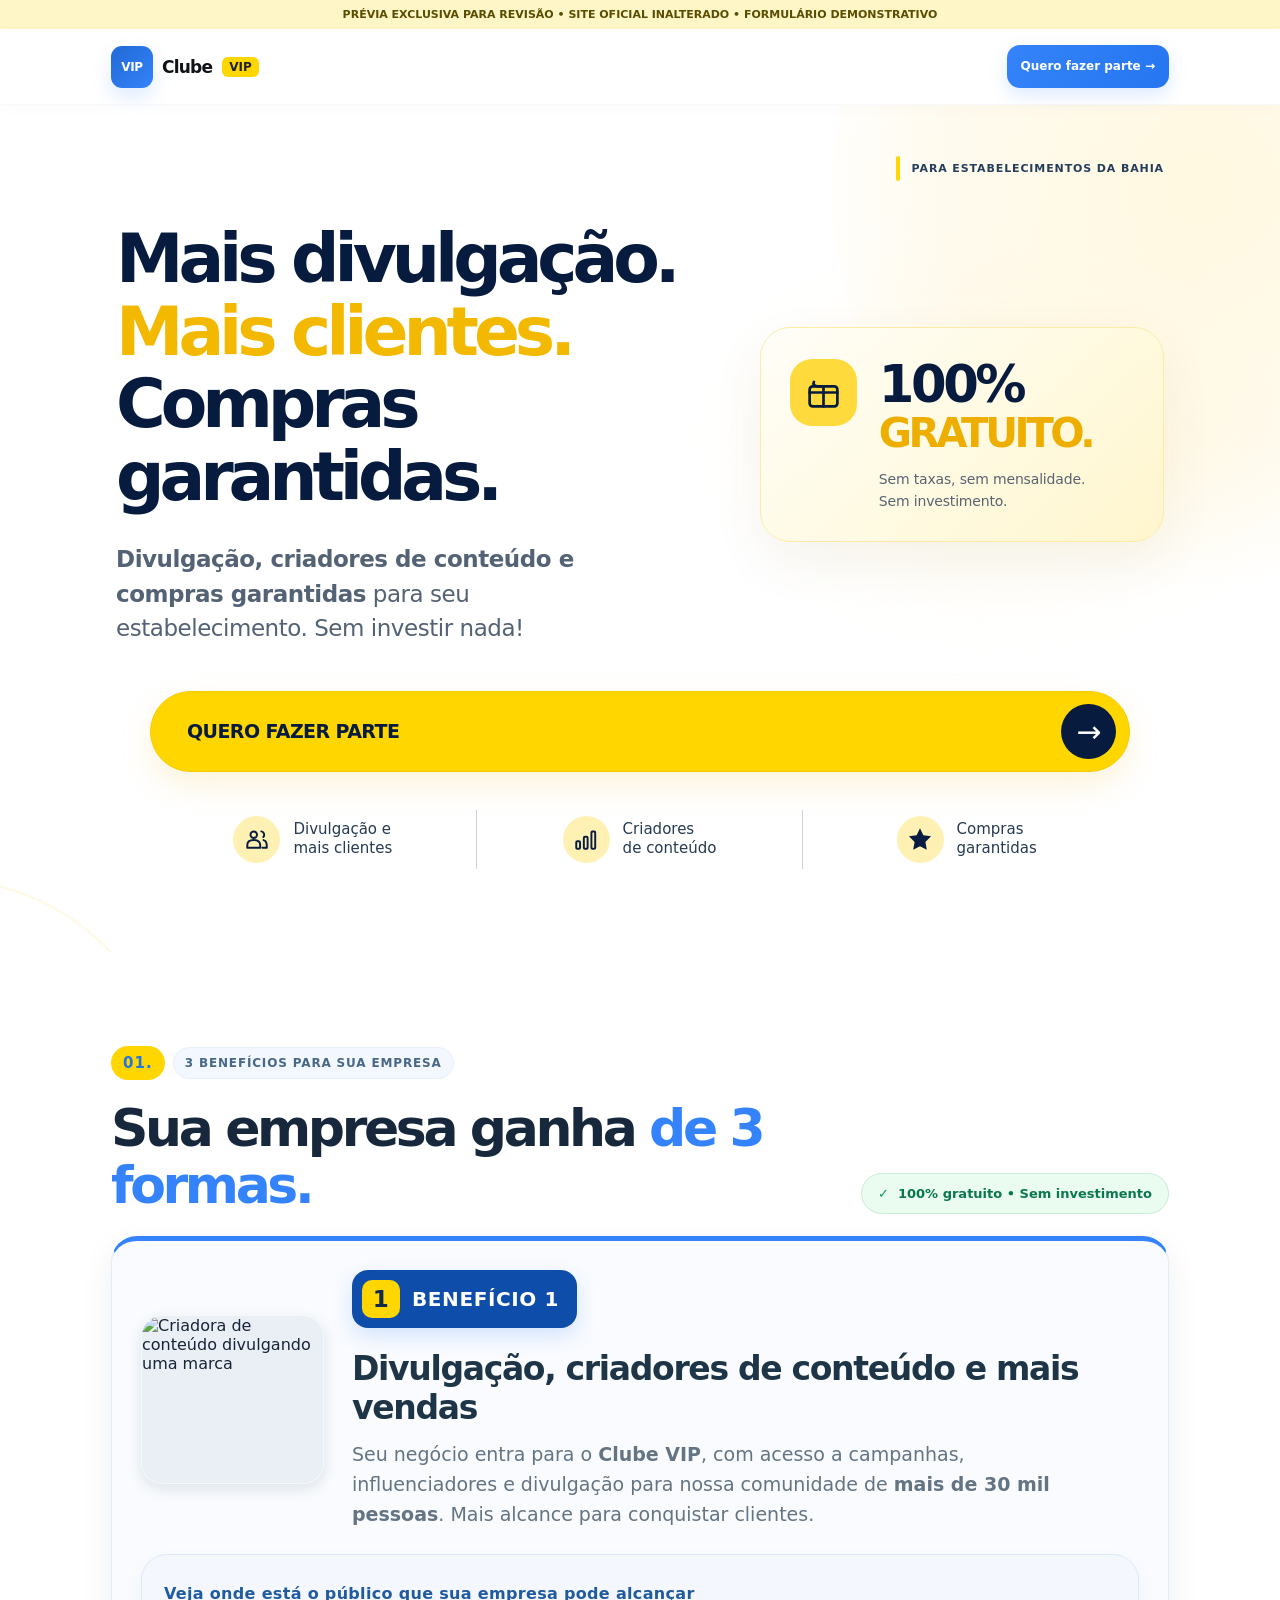
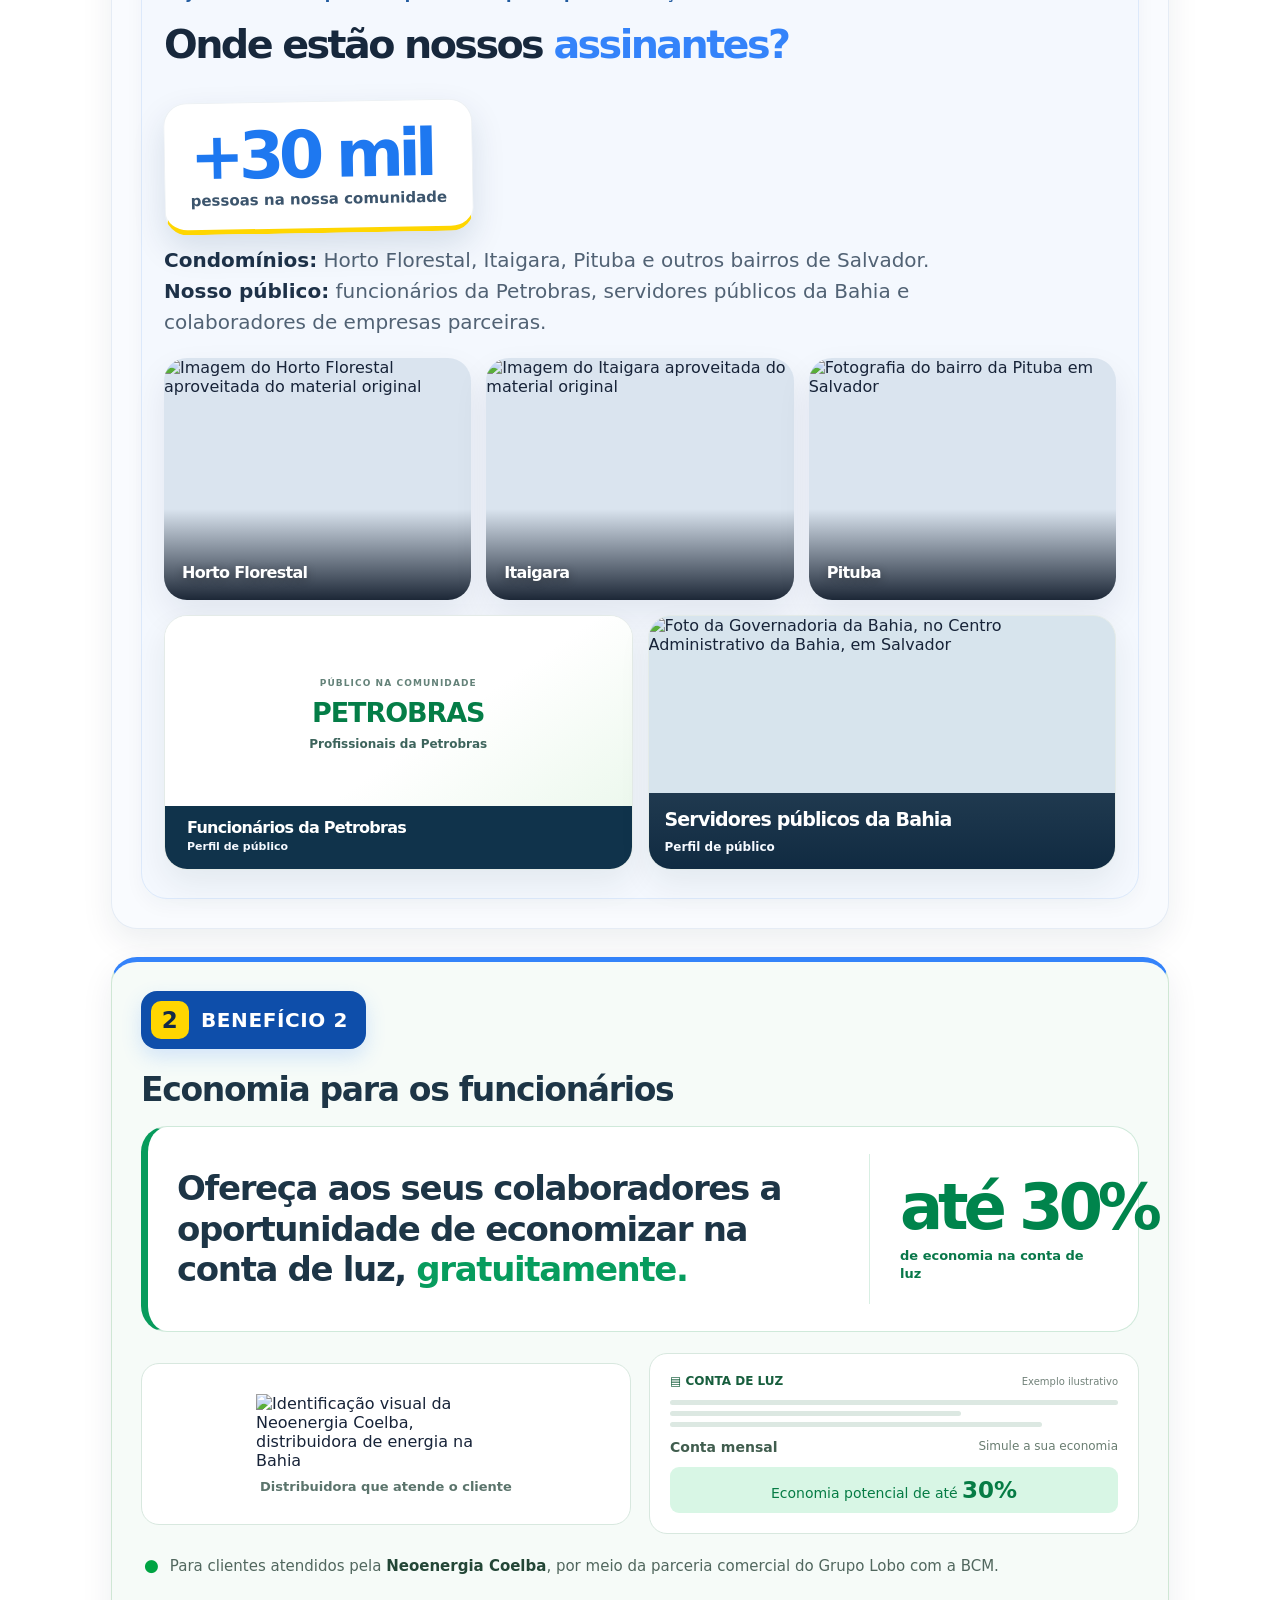
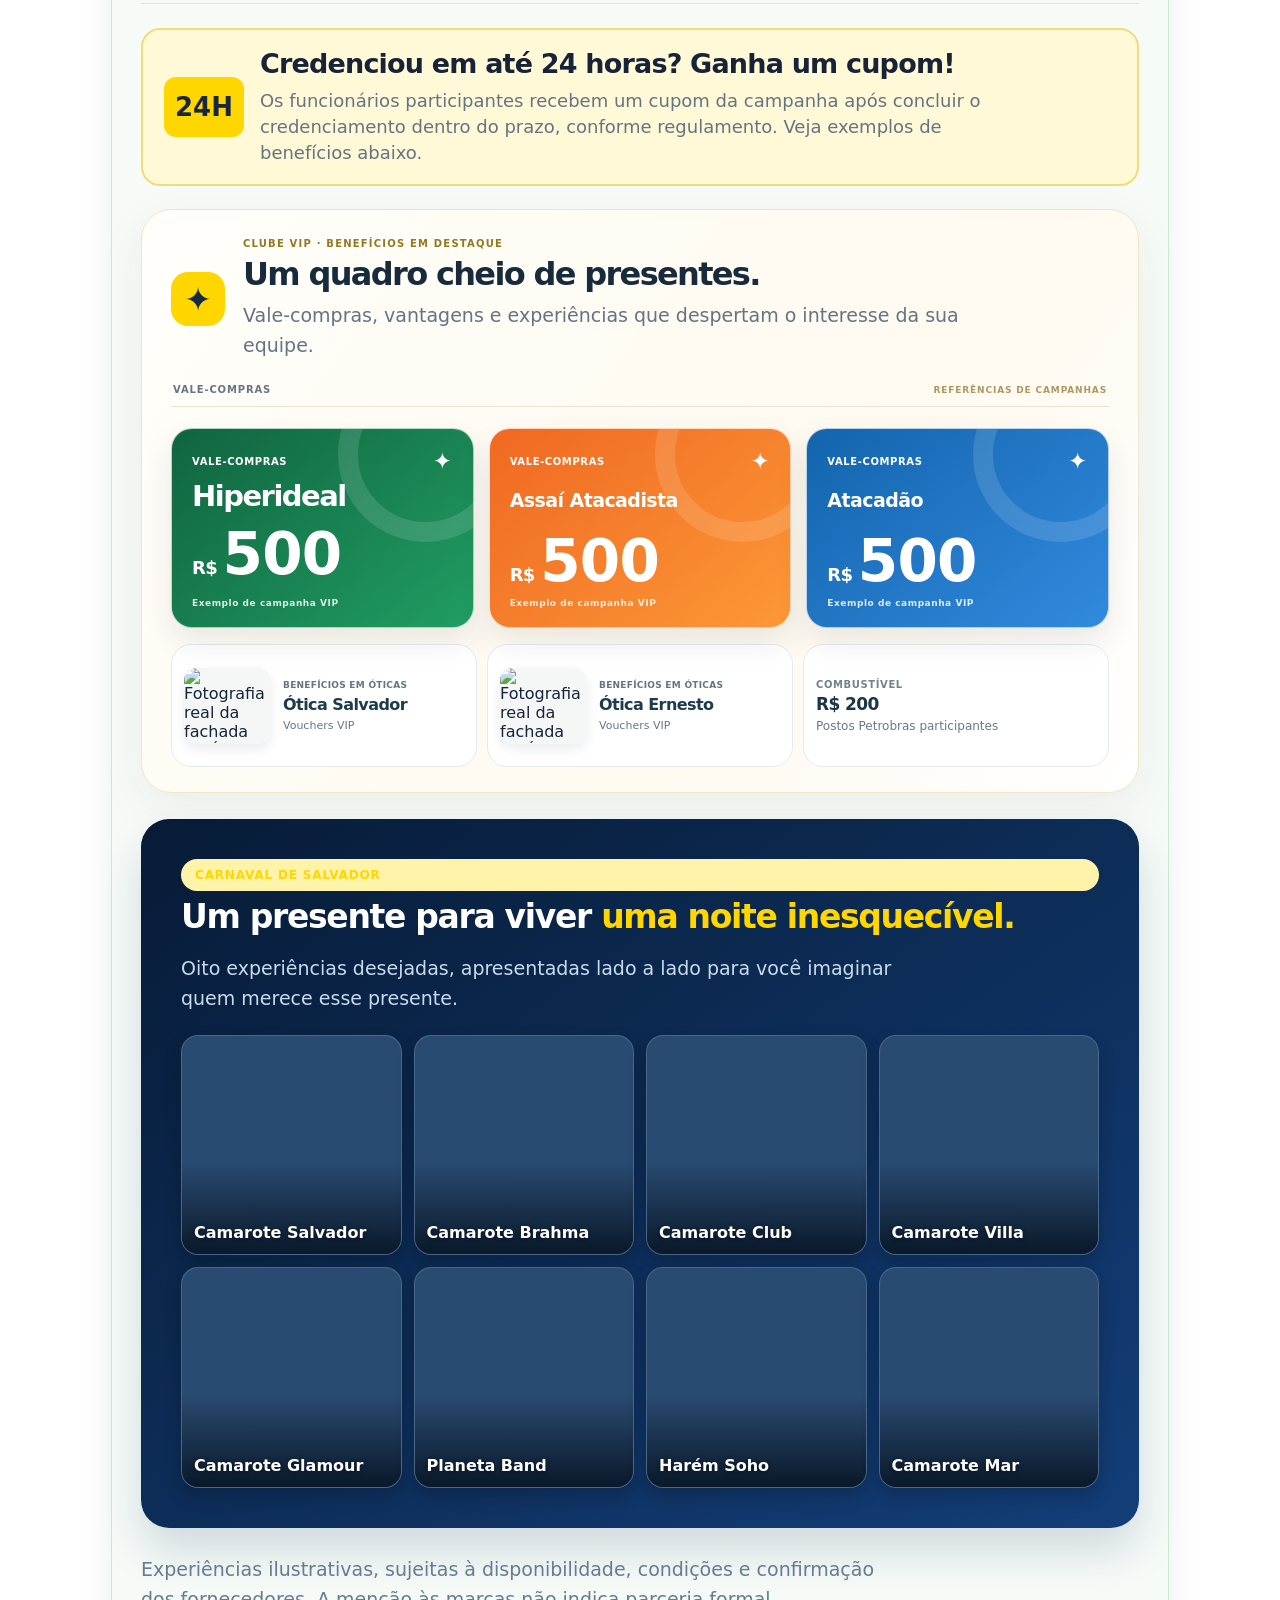
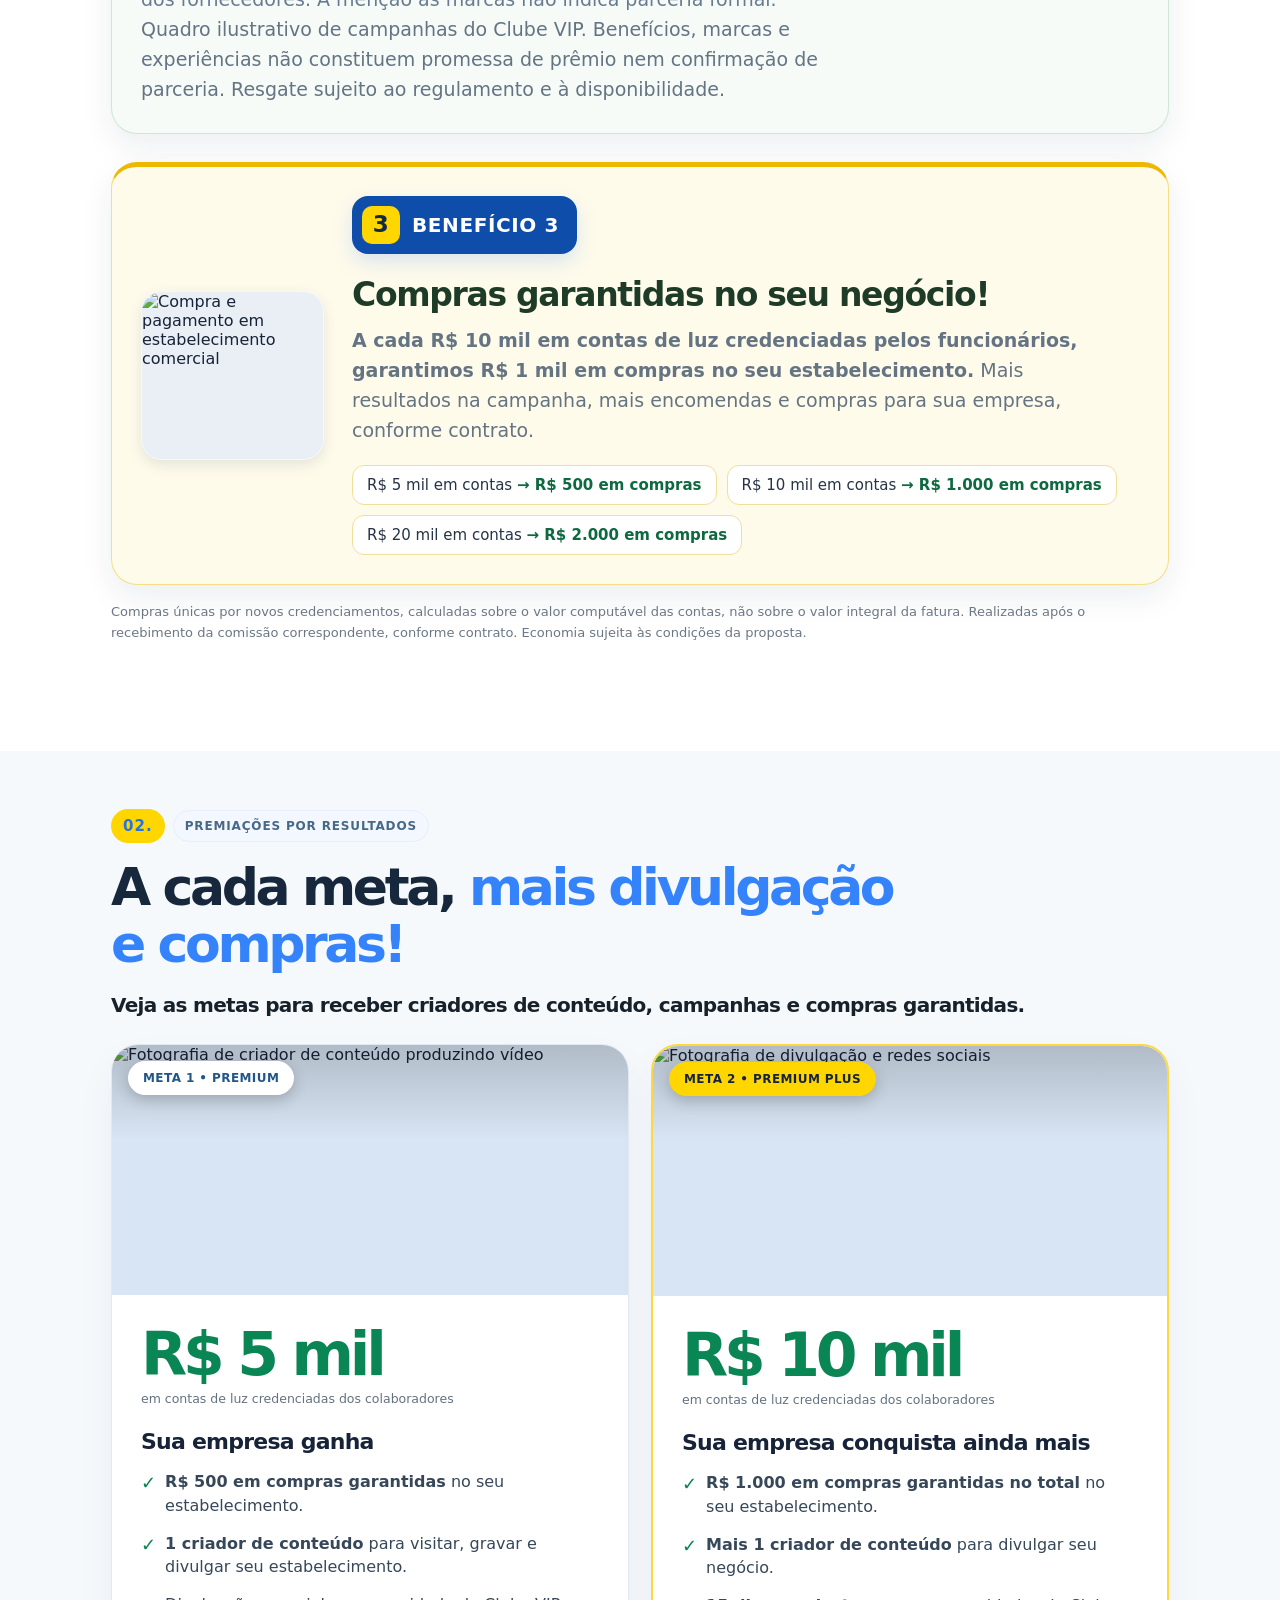
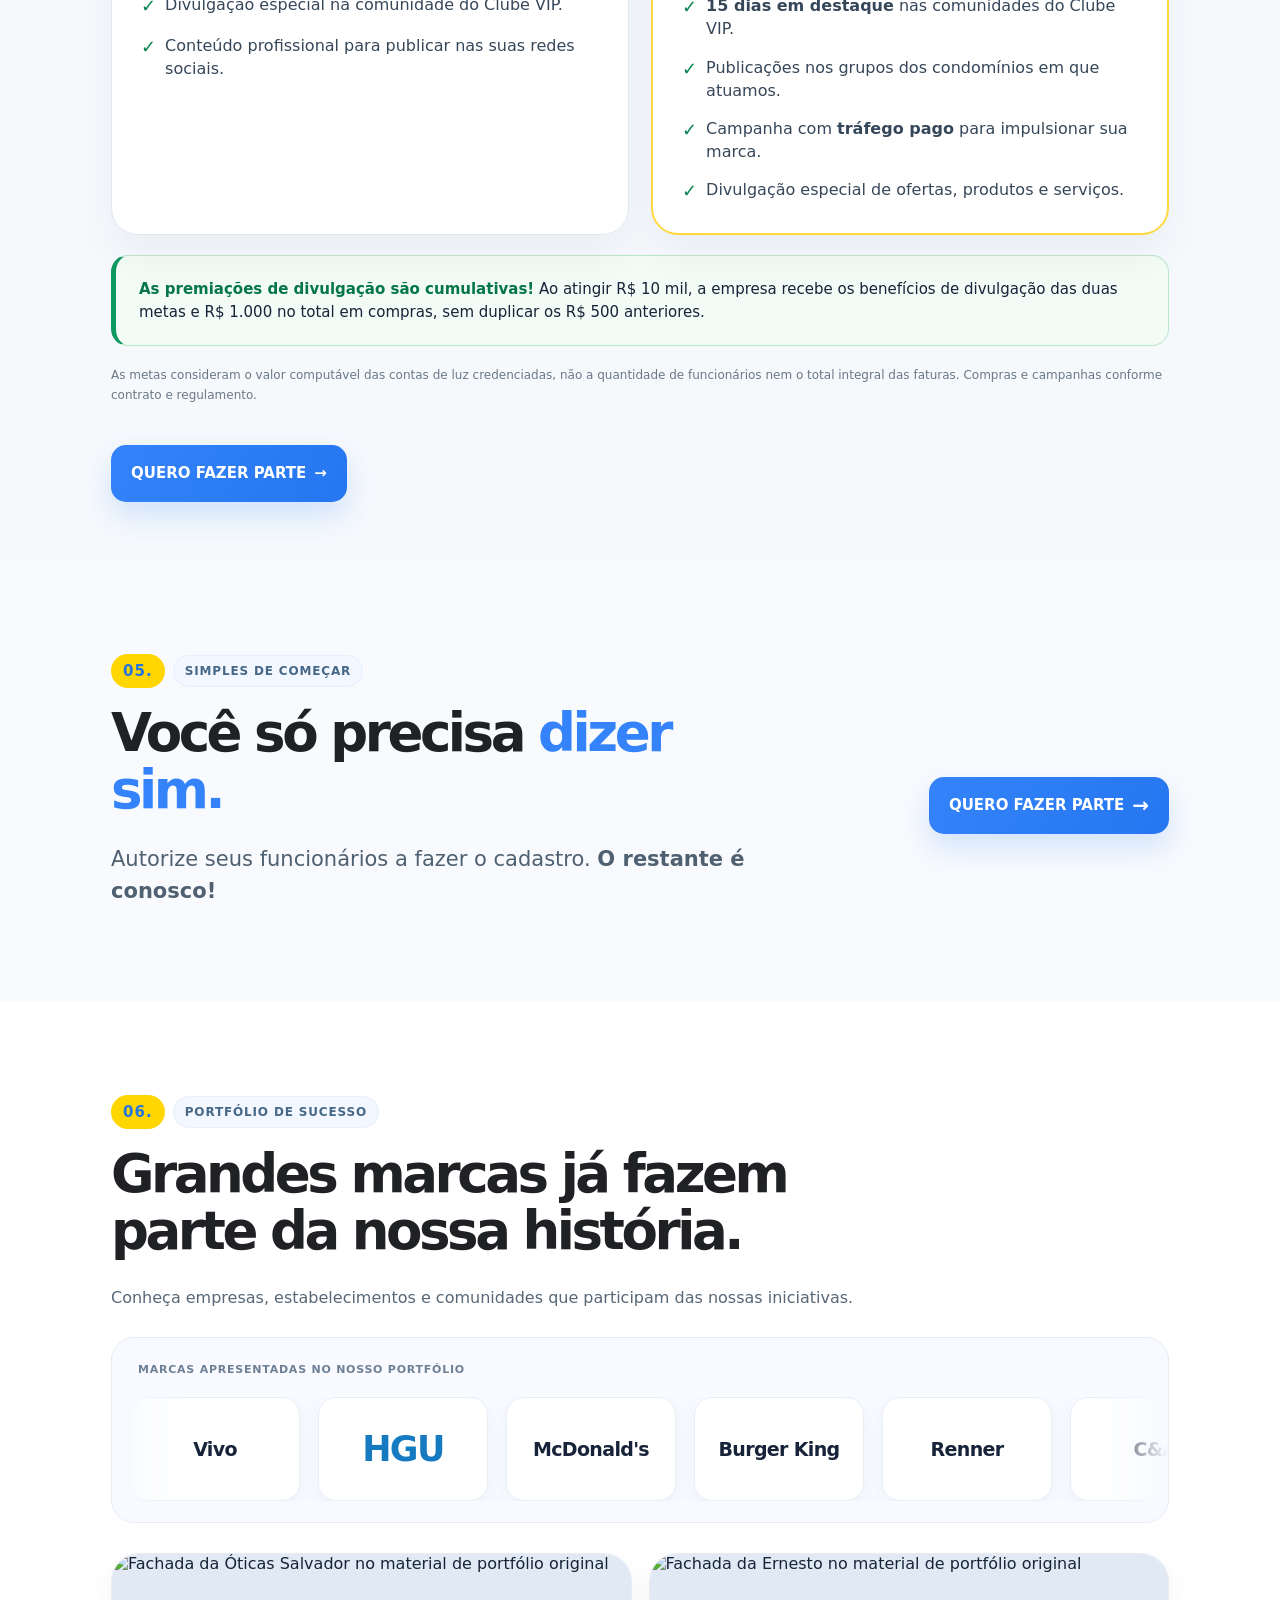
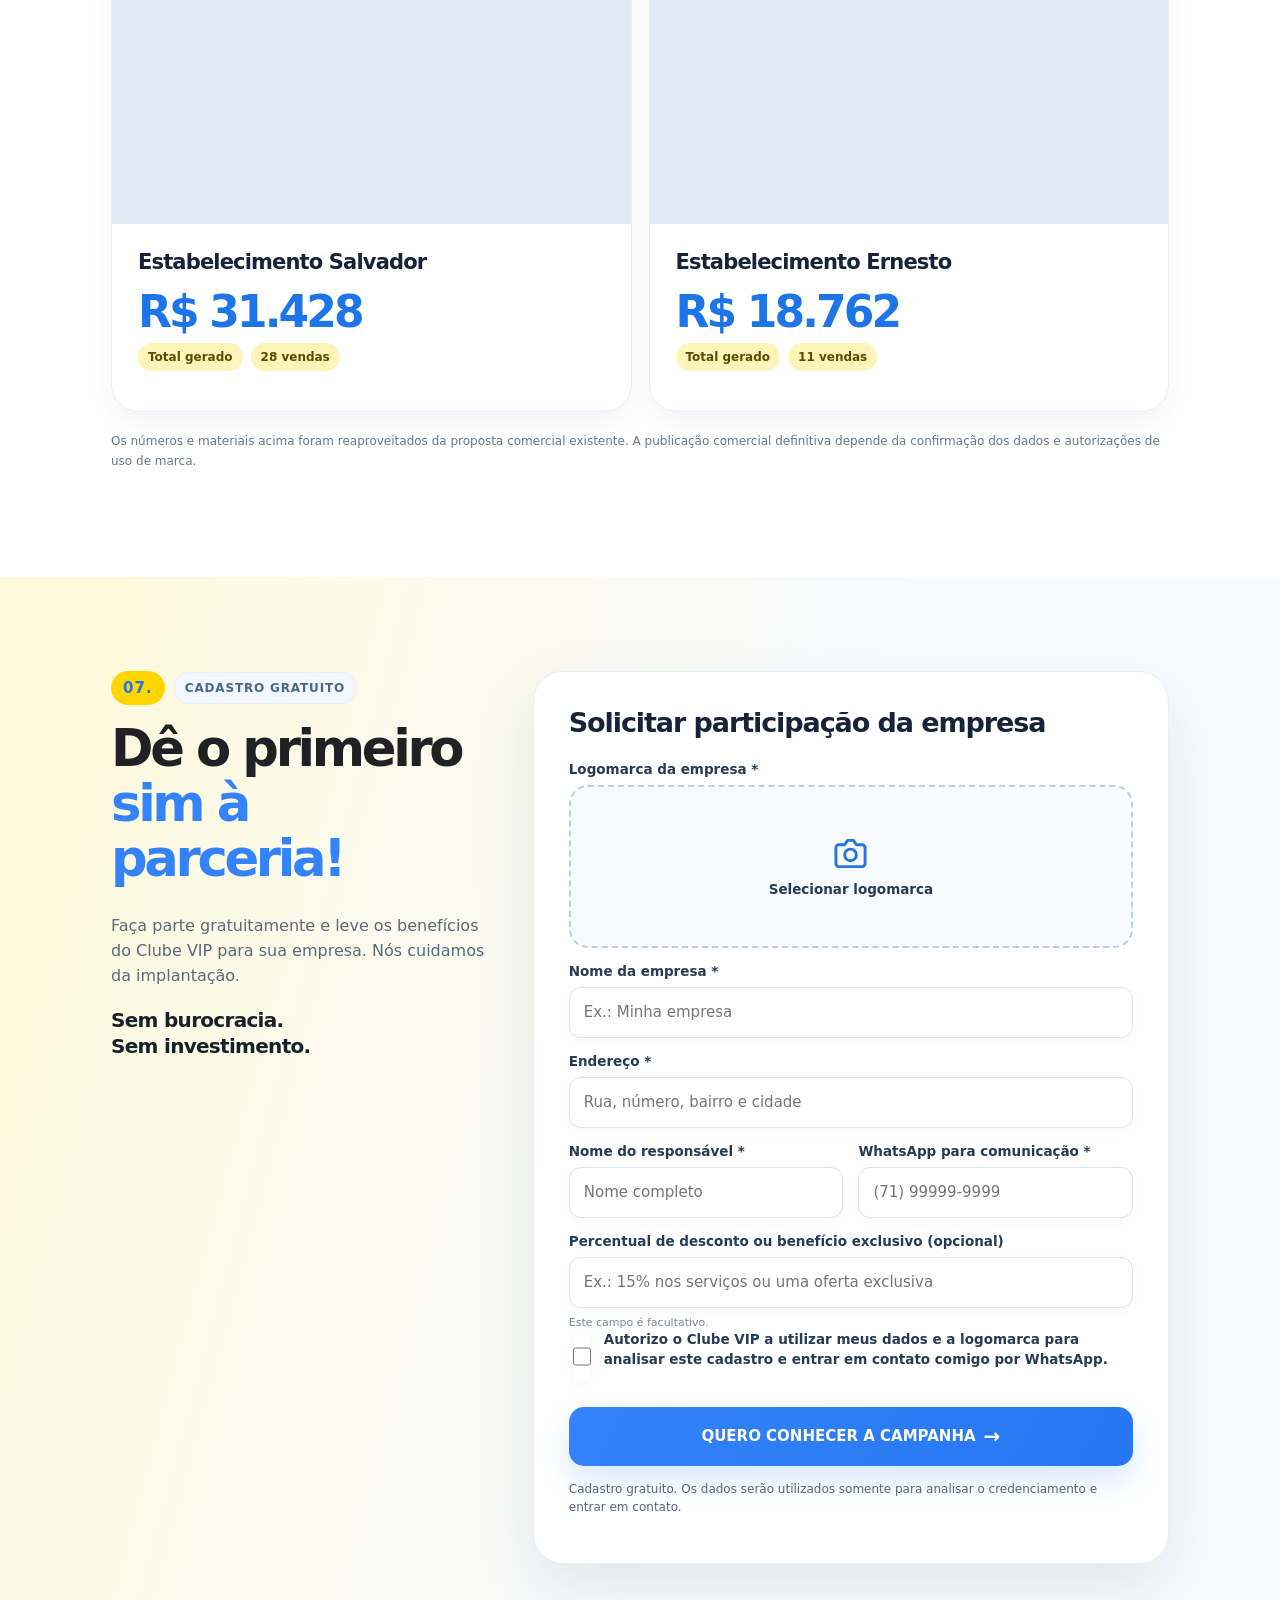
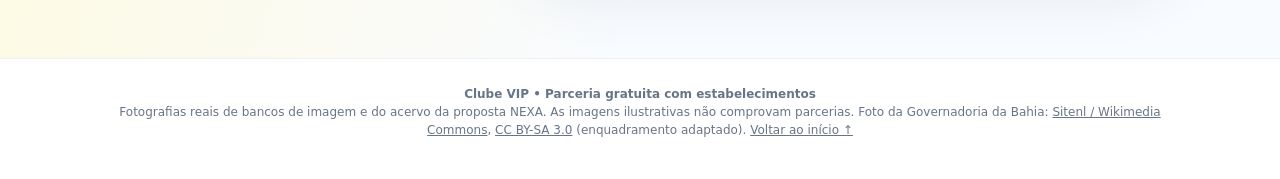
==== commit cb85e69c: "Adicionar grade de 8 camarotes da V4 na landing Empresas compras" ====
--- a/previews/empresas-compras-20261024/index.html
+++ b/previews/empresas-compras-20261024/index.html
@@ -1128,6 +1128,12 @@
 .profile-images figure.audience-card.audience-servidores figcaption{position:absolute!important;z-index:2!important;bottom:0!important;left:0!important;right:0!important;background:linear-gradient(0deg,rgba(12,39,62,.98),rgba(12,39,62,.9))!important;color:white!important;font-size:clamp(15px,1.7vw,19px)!important;line-height:1.15!important;padding:16px 16px 15px!important;text-shadow:none!important}
 .profile-images figure.audience-card.audience-servidores figcaption .profile-label{display:block!important;font-size:12px!important;font-weight:550!important;margin-top:5px}
 @media(max-width:640px){.profile-images figure.audience-card.audience-servidores img.audience-building-photo{object-position:center!important}.profile-images figure.audience-card.audience-servidores figcaption{font-size:15px!important;padding:12px 10px!important}}
+
+/* Vitrine oficial V4: oito cards de camarotes em grid uniforme */
+.carnaval-gallery{margin:26px 0;border-radius:28px;padding:clamp(20px,4vw,40px);background:linear-gradient(145deg,#071b36,#133e79);box-shadow:0 24px 44px #08295727;color:#fff}
+.carnaval-intro{margin-bottom:22px}.carnaval-intro .eyebrow{display:block;color:#ffd600;font-size:12px;font-weight:800;letter-spacing:.07em}.carnaval-intro h3{font-size:clamp(27px,3.1vw,43px);line-height:1.12;color:#fff;letter-spacing:-.04em;margin:9px 0 10px;font-weight:850}.carnaval-intro h3 em{color:#ffd600;font-style:normal}.carnaval-intro p{color:#c7dbef;font-size:14px;line-height:1.6;margin:0}
+.camarote-grid{display:grid;grid-template-columns:repeat(4,minmax(0,1fr));gap:12px}.camarote-card{min-width:0;aspect-ratio:1/1;border-radius:17px;overflow:hidden;position:relative;border:1px solid #ffffff29;background:#294a71;box-shadow:0 8px 18px #0003}.camarote-card img{display:block;width:100%;height:100%;object-fit:cover}.camarote-card:after{content:'';position:absolute;inset:58% 0 0;background:linear-gradient(transparent,#081525ee);pointer-events:none}.camarote-card b{position:absolute;z-index:1;bottom:12px;left:12px;right:9px;color:#fff;font-size:clamp(12px,1.55vw,16px);line-height:1.14;text-shadow:0 1px 5px #0007}
+@media(max-width:900px){.camarote-grid{grid-template-columns:repeat(3,minmax(0,1fr))}}@media(max-width:710px){.camarote-grid{grid-template-columns:repeat(2,minmax(0,1fr));gap:10px}.camarote-card b{font-size:14px}.carnaval-gallery{margin:20px -5px;padding:19px;border-radius:23px}}
 </style>
 </head>
 <body>
@@ -1230,16 +1236,7 @@
    <div class="gift-secondary-card"><img class="fuel-petro-logo" src="https://commons.wikimedia.org/wiki/Special:FilePath/Petrobras_horizontal_logo.svg" loading="lazy" alt="Logomarca original Petrobras" onerror="this.style.display='none'"><div><small>COMBUSTÍVEL</small><strong>R$ 200</strong><span>Postos Petrobras participantes</span></div></div>
   </div>
  </div>
- <div class="camarote-board" aria-label="Referências visuais de experiências do Carnaval de Salvador">
-  <div class="camarote-board-head"><div><span class="gift-kicker">EXPERIÊNCIAS DO CARNAVAL DE SALVADOR</span><h4>Camarotes que todo mundo reconhece.</h4></div><span class="camarote-tag">EXEMPLOS VISUAIS</span></div>
-  <div class="camarote-brands camarote-real-logos">
-  <div class="camarote-brand-card brand-brahma" role="img" aria-label="Camarote Brahma Salvador"><div class="camarote-brand-logo"><img loading="lazy" src="https://camarotebrahmasalvador.com.br/wp-content/uploads/2023/09/cropped-cropped-Logo-Camarote_red.png" alt="Logomarca original do Camarote Brahma Salvador" onerror="if(!this.dataset.tried){this.dataset.tried='yes';this.src='https://www.camarotebrahmasalvador.com.br/wp-content/uploads/2023/09/cropped-cropped-Logo-Camarote_red.png'}else{this.style.display='none';this.nextElementSibling.hidden=false}"><span class="camarote-brand-safe" hidden aria-hidden="true"><small>CAMAROTE</small><strong>BRAHMA</strong><small>SALVADOR</small></span></div></div>
-  <div class="camarote-brand-card brand-salvador" role="img" aria-label="Camarote Salvador"><div class="camarote-brand-logo"><img loading="lazy" src="https://static.wixstatic.com/media/0901b0_c1f706694e7b4033819bd83ce793b33f~mv2.png/v1/fill/w_375%2Ch_375%2Cal_c%2Cq_85%2Cusm_0.66_1.00_0.01%2Cenc_avif%2Cquality_auto/LOGO%202026%20PRETO.png" alt="Identidade visual do Camarote Salvador" onerror="this.closest('.camarote-brand-card').style.display='none'"></div></div>
-  <div class="camarote-brand-card brand-club" role="img" aria-label="Camarote Club"><div class="camarote-brand-logo"><img loading="lazy" src="https://static.wixstatic.com/media/cbe3ed_6c87eabebba348209948e3f5bb885d7b~mv2.png/v1/crop/x_0%2Cy_47%2Cw_596%2Ch_740/fill/w_241%2Ch_296%2Cal_c%2Cq_85%2Cusm_0.66_1.00_0.01%2Cenc_avif%2Cquality_auto/MARCA%20VERTICAL%20EM%20BRANCO_CAMAROTE%20CLUB.png" alt="Identidade visual do Camarote Club" onerror="this.closest('.camarote-brand-card').style.display='none'"></div></div>
-  <div class="camarote-brand-card brand-harem" role="img" aria-label="Camarote Harém Soho"><div class="camarote-brand-logo"><img loading="lazy" src="https://cdn.queroabada.com.br/upload/large-harem-071125.webp" alt="Identidade visual do Camarote Harém Soho" onerror="this.closest('.camarote-brand-card').style.display='none'"></div></div>
-  </div>
-  <p class="camarote-disclaimer">Referências de eventos do Carnaval de Salvador, sem indicação de vínculo comercial, parceria ou ingresso confirmado. Experiências eventualmente ofertadas dependerão do regulamento da campanha.</p>
- </div>
+ <section class="carnaval-gallery"><div class="carnaval-intro"><span class="eyebrow">CARNAVAL DE SALVADOR</span><h3>Um presente para viver <em>uma noite inesquecível.</em></h3><p>Oito experiências desejadas, apresentadas lado a lado para você imaginar quem merece esse presente.</p></div><div class="camarote-grid"><article class="camarote-card"><img src="https://media.betimelapse.com.br/uploads/eventos/Camarote-Salvador-2027-Capa-Timelapse-v2.jpg" alt="Imagem da marca Camarote Salvador" loading="lazy" onerror="this.style.opacity='0'"><b>Camarote Salvador</b></article><article class="camarote-card"><img src="https://media.betimelapse.com.br/uploads/eventos/Camarote-Brahma-Salvador-2027-Capa-Timelapse-v4.jpg" alt="Imagem da marca Camarote Brahma" loading="lazy" onerror="this.style.opacity='0'"><b>Camarote Brahma</b></article><article class="camarote-card"><img src="https://media.betimelapse.com.br/uploads/2026/04/1776746938302_Camarote_Club_2027_-_Capa_Tempor__ria_Timelapse.jpg" alt="Imagem da marca Camarote Club" loading="lazy" onerror="this.style.opacity='0'"><b>Camarote Club</b></article><article class="camarote-card"><img src="https://organizador.ticketmaker.com.br/Content/Banner/e6854bce-be46-4ad7-9d39-738d2301072b.webp" alt="Imagem da marca Camarote Villa" loading="lazy" onerror="this.style.opacity='0'"><b>Camarote Villa</b></article><article class="camarote-card"><img src="https://uploads.boratickets.com.br/eventos/dc912a253d1e9ba.jpg" alt="Imagem da marca Camarote Glamour" loading="lazy" onerror="this.style.opacity='0'"><b>Camarote Glamour</b></article><article class="camarote-card"><img src="https://baladasbrasil.com.br/wp-content/uploads/camarote-planeta-band-2024-aspect-ratio-845-540.png" alt="Imagem da marca Planeta Band" loading="lazy" onerror="this.style.opacity='0'"><b>Planeta Band</b></article><article class="camarote-card"><img src="https://organizador.ticketmaker.com.br/Content/Banner/c4d826d4-8883-4873-b068-56880192884e.webp" alt="Imagem da marca Harém Soho" loading="lazy" onerror="this.style.opacity='0'"><b>Harém Soho</b></article><article class="camarote-card"><img src="https://organizador.ticketmaker.com.br/Content/Banner/b48db135-82de-450b-aac9-5fc095432e98.webp" alt="Imagem da marca Camarote Mar" loading="lazy" onerror="this.style.opacity='0'"><b>Camarote Mar</b></article></div></section><p class="camarote-disclaimer" style="margin:14px 0 0;font-size:11px;color:#687b90">Experiências ilustrativas, sujeitas à disponibilidade, condições e confirmação dos fornecedores. A menção às marcas não indica parceria formal.</p>
  <p class="voucher-note">Quadro ilustrativo de campanhas do Clube VIP. Benefícios, marcas e experiências não constituem promessa de prêmio nem confirmação de parceria. Resgate sujeito ao regulamento e à disponibilidade.</p>
 
 </div>
